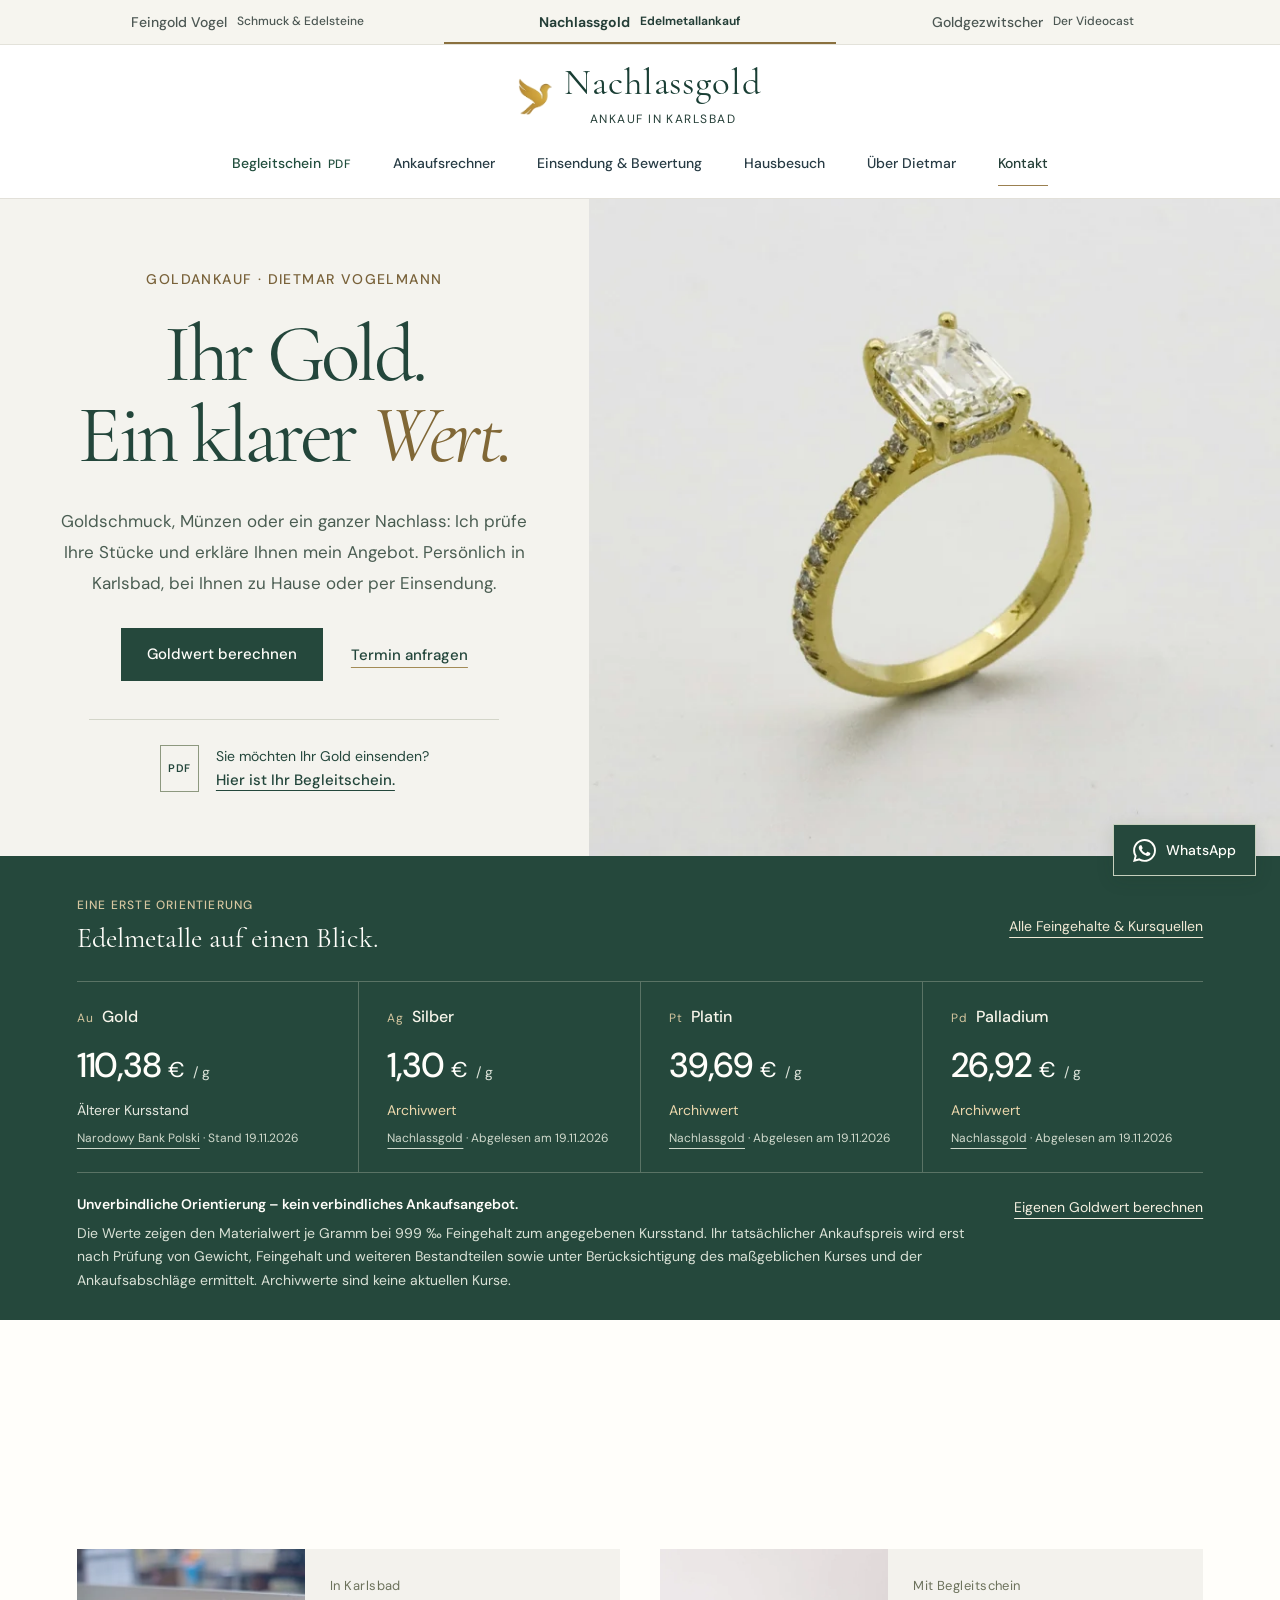
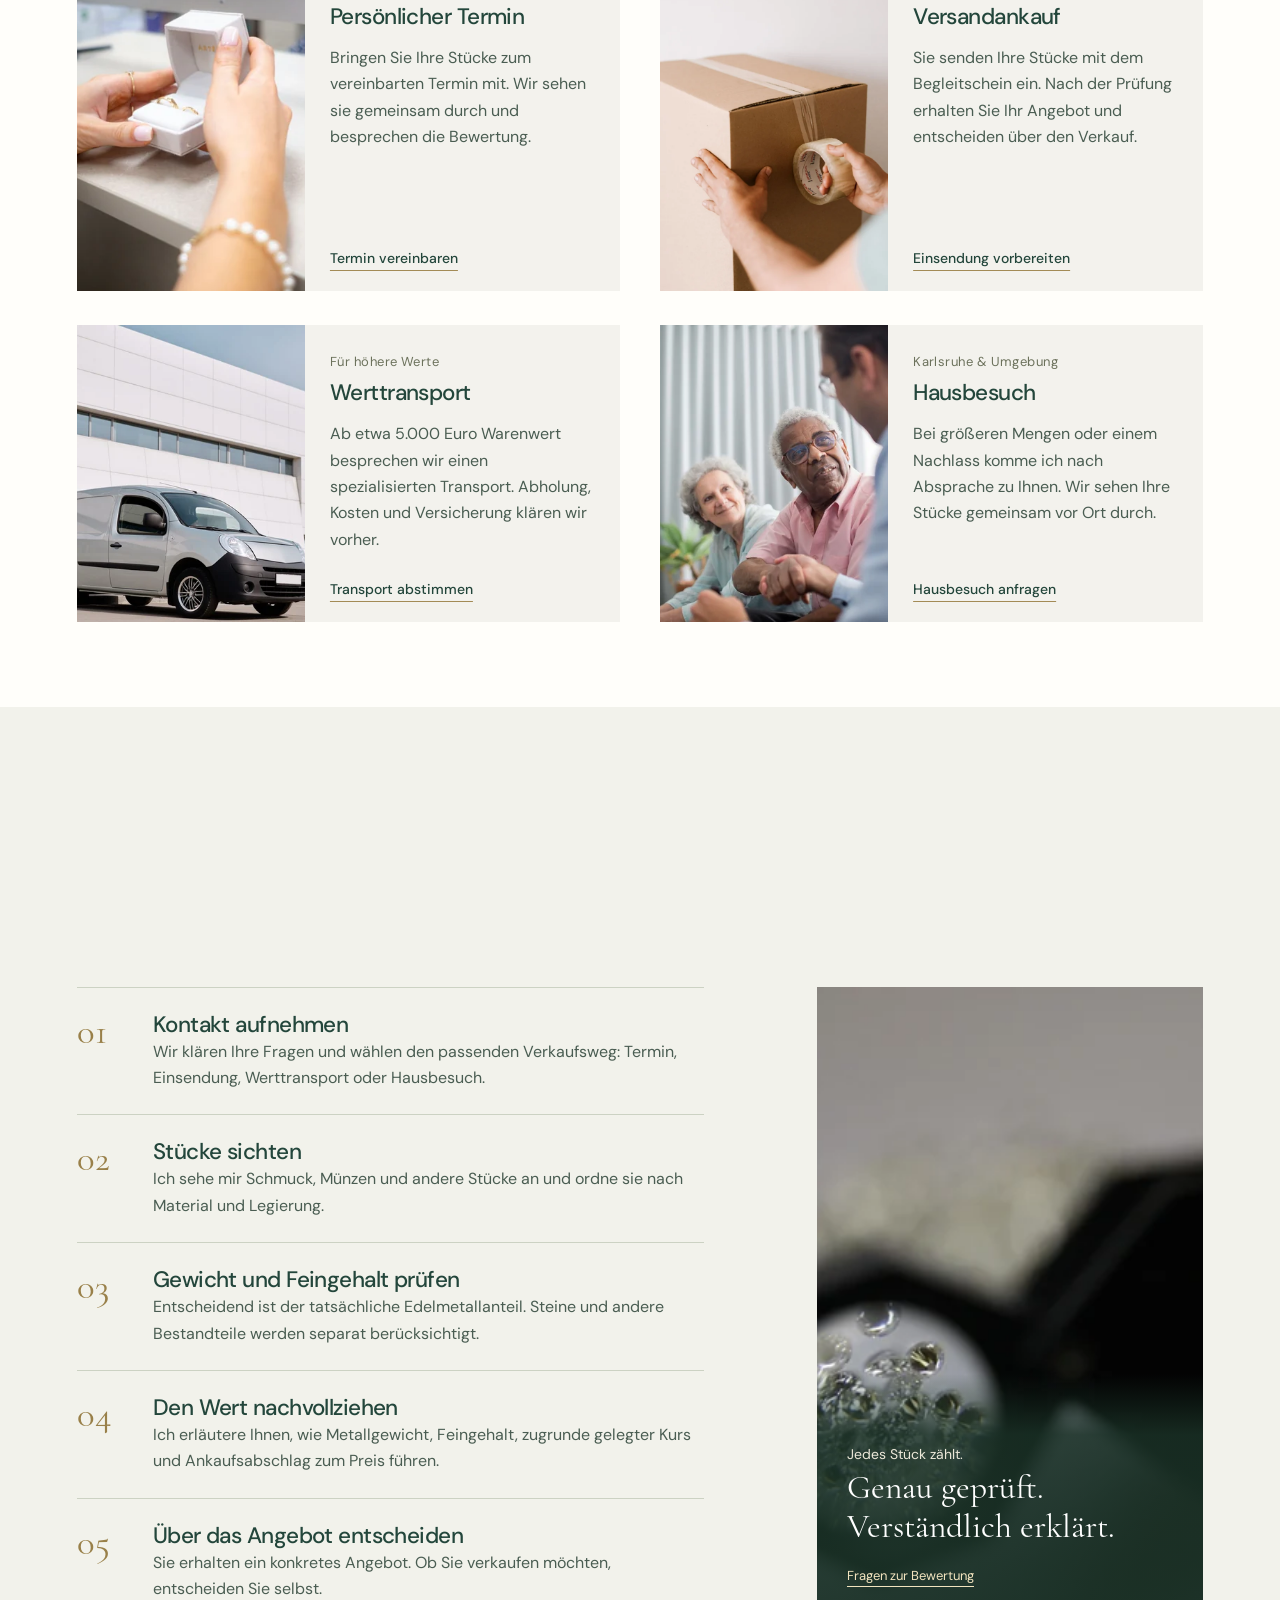
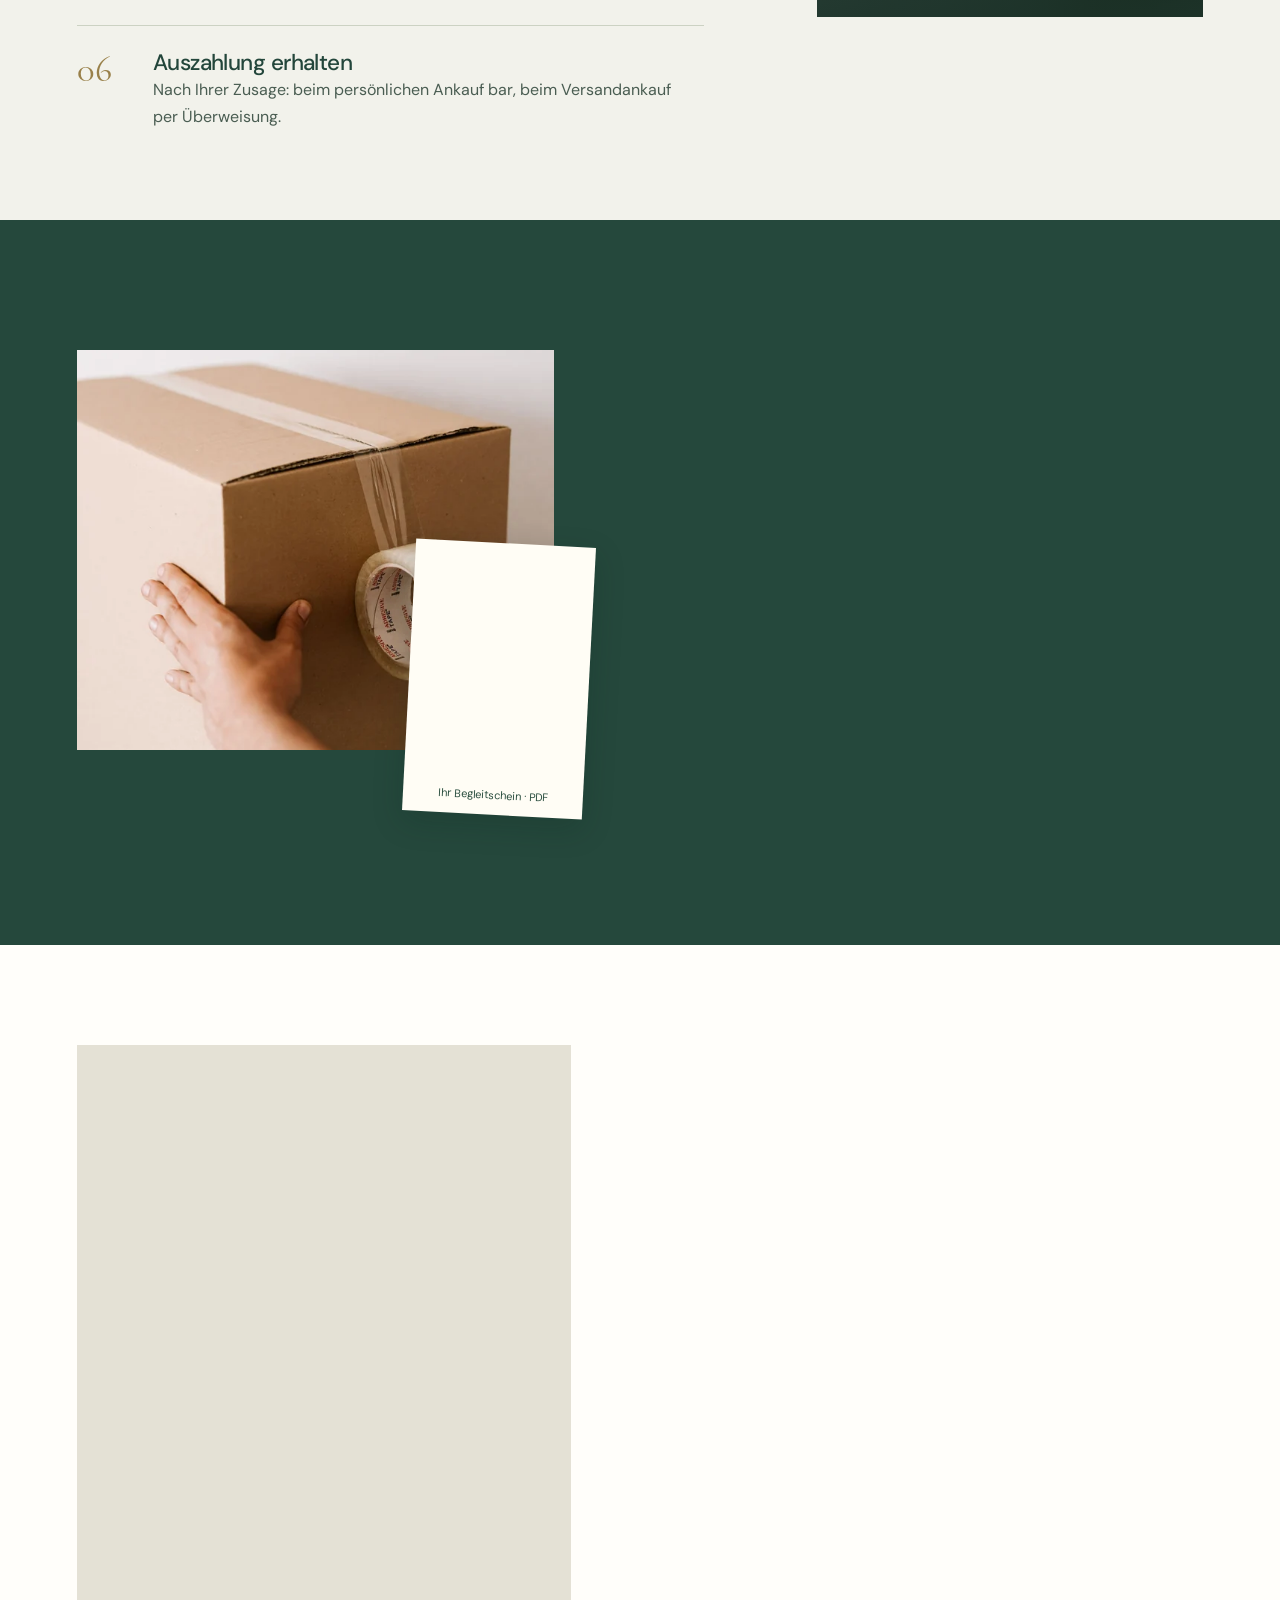
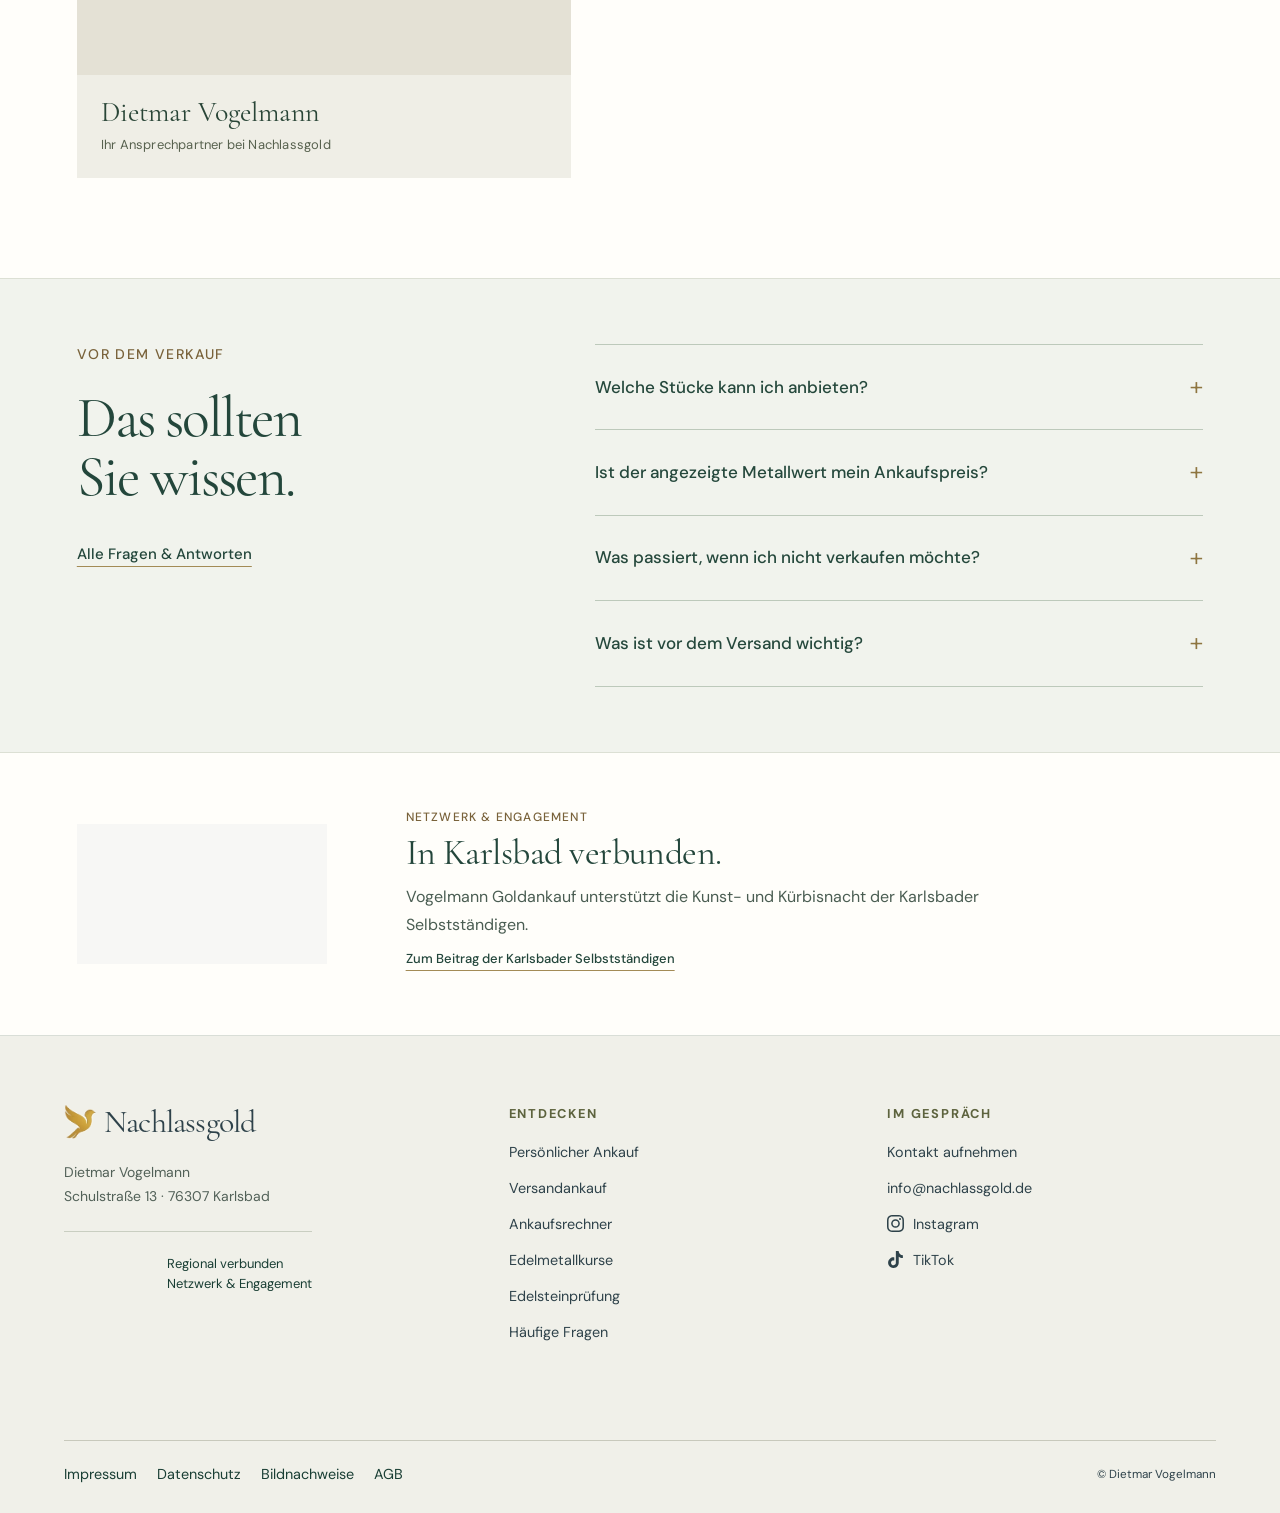
==== index.html @ 3c4bee4b "Refine hero photography, visualize selling routes and clarify indicative prices" ====
<!doctype html>
<html lang="de"><head>
<meta charset="utf-8"><meta name="viewport" content="width=device-width,initial-scale=1">
<meta name="robots" content="noindex,nofollow"><meta name="referrer" content="no-referrer">
<meta http-equiv="x-dns-prefetch-control" content="off"><meta name="theme-color" content="#f8f6f1">
<meta http-equiv="Content-Security-Policy" content="default-src 'none'; media-src 'self'; img-src 'self'; style-src 'self'; script-src 'self'; connect-src 'self'; font-src 'self'; object-src 'none'; base-uri 'none'; form-action 'none'">
<title>Nachlassgold · Goldankauf in Karlsbad</title><meta name="description" content="Goldankauf mit Dietmar Vogelmann: persönlicher Termin, Versandankauf, Werttransport oder Hausbesuch. Mit Ankaufsrechner, Begleitschein und klar erklärter Bewertung.">
<link rel="stylesheet" href="assets/design.css"><link rel="stylesheet" href="assets/rates.css"><script src="assets/rates-data.js" defer></script><script src="assets/rates.js?v=21" defer></script>

<link rel="stylesheet" href="assets/atelier.css">

<meta name="atelier-edition" content="atelier-v21">
<link rel="stylesheet" href="assets/haus-v3.css"><script src="assets/haus-v3.js?v=8" defer></script>
<link rel="icon" type="image/webp" href="assets/haus-vogel.webp">
<link rel="stylesheet" href="assets/journal-v4.css">
<link rel="stylesheet" href="assets/nachlass-v4.css">





<link rel="stylesheet" href="assets/hauslicht.css">
<link rel="stylesheet" href="assets/nachlass-v7.css?v=8">

<link rel="stylesheet" href="assets/family-v10.css?v=10"><link rel="stylesheet" href="assets/identity-v10.css?v=12"><script src="assets/experience-v10.js?v=10" defer></script>
<link rel="stylesheet" href="assets/refinement-v13.css?v=13">
<link rel="stylesheet" href="assets/refinement-v16.css?v=16">
<link rel="stylesheet" href="assets/home-v20.css?v=21"><script src="assets/home-v20.js?v=21" defer></script>
<link rel="stylesheet" href="assets/header-v19.css?v=19">
<link rel="stylesheet" href="assets/contact-v20.css?v=20">
<link rel="stylesheet" href="assets/details-v21.css?v=21">
</head><body class="nachlass page-index journal-v4 hauslicht identity-v10">
<a class="skip" href="#inhalt">Zum Inhalt</a>
<header class="dv-head" data-dv-header="nachlassgold"><div class="dv-brandbar"><nav class="dv-worlds" aria-label="Die drei Marken von Dietmar Vogelmann"><a href="https://feingold-vogel.rateriser.tech/"><span>Feingold Vogel</span><small>Schmuck &amp; Edelsteine</small></a><a href="index.html" class="dv-active" aria-current="true"><span>Nachlassgold</span><small>Edelmetallankauf</small></a><a href="https://goldgezwitscher.rateriser.tech/"><span>Goldgezwitscher</span><small>Der Videocast</small></a></nav></div><div class="dv-core dv-inner"><a class="dv-logo" href="index.html" aria-label="Nachlassgold, zur Startseite"><img src="assets/haus-vogel.webp" width="77" height="85" alt=""><span><strong>Nachlassgold</strong><small>Ankauf in Karlsbad</small></span></a>
    <button class="dv-menu" type="button" aria-controls="dv-navigation" aria-expanded="false"><i aria-hidden="true"></i>Menü</button><nav class="dv-links" id="dv-navigation" aria-label="Hauptnavigation"><a href="downloads/versandbegleitschein.pdf" download aria-label="Begleitschein herunterladen (PDF)" class="dv-document">Begleitschein<span class="dv-pdf-label">PDF</span></a><a href="ankaufsrechner.html">Ankaufsrechner</a><a href="versandankauf.html">Einsendung &amp; Bewertung</a><a href="persoenlicher-ankauf.html#hausbesuch">Hausbesuch</a><a href="ueber-mich.html">Über Dietmar</a><a href="kontakt.html" class="dv-contact">Kontakt</a></nav></div></header>
<main id="inhalt" class="ng20-home">
  <section class="ng20-hero" aria-labelledby="ng20-title">
    <div class="ng20-hero-copy">
      <p class="ng20-kicker">Goldankauf · Dietmar Vogelmann</p>
      <h1 id="ng20-title">Ihr Gold.<br>Ein klarer <em>Wert.</em></h1>
      <p class="ng20-intro">Goldschmuck, Münzen oder ein ganzer Nachlass: Ich prüfe Ihre Stücke und erkläre Ihnen mein Angebot. Persönlich in Karlsbad, bei Ihnen zu Hause oder per Einsendung.</p>
      <div class="ng20-actions"><a class="ng20-button" href="ankaufsrechner.html">Goldwert berechnen</a><a class="ng20-link" href="kontakt.html">Termin anfragen</a></div>
      <a class="ng20-hero-document" href="downloads/versandbegleitschein.pdf" download><span class="ng20-pdf">PDF</span><span>Sie möchten Ihr Gold einsenden?<strong>Hier ist Ihr Begleitschein.</strong></span></a>
    </div>
    <div class="ng20-gallery" data-ng-gallery aria-label="Schmuckstücke im Detail">
      <div class="ng20-slides">
        <figure class="ng20-slide is-current" data-ng-slide><img src="assets/goldring-v20-1440.webp" srcset="assets/goldring-v20-720.webp 720w, assets/goldring-v20-1440.webp 1440w" sizes="(max-width: 760px) 100vw, 54vw" width="1440" height="1441" alt="Goldring mit einem rechteckig geschliffenen Diamanten" fetchpriority="high" decoding="async"></figure>
        <figure class="ng20-slide" data-ng-slide aria-hidden="true"><img data-src="assets/ring-rund-v21-1800.webp" data-srcset="assets/ring-rund-v21-900.webp 900w, assets/ring-rund-v21-1800.webp 1800w" sizes="(max-width: 760px) 100vw, 54vw" width="1800" height="1200" alt="Feiner Ring mit rundem Diamantbesatz auf hellem Hintergrund" decoding="async"></figure>
      </div>
    </div>
  </section>

  <section class="ng20-prices" aria-labelledby="ng20-prices-title">
    <div class="ng20-width">
      <div class="ng20-price-heading"><div><p class="ng20-kicker">Eine erste Orientierung</p><h2 id="ng20-prices-title">Edelmetalle auf einen Blick.</h2></div><a href="edelmetallkurse.html">Alle Feingehalte &amp; Kursquellen</a></div>
      <div class="ng20-price-grid" data-rate-overview><p>Kursübersicht wird geladen. <a href="edelmetallkurse.html">Zu den Edelmetallkursen</a></p></div>
      <div class="ng20-price-foot" id="bewertung"><p><strong>Unverbindliche Orientierung – kein verbindliches Ankaufsangebot.</strong> Die Werte zeigen den Materialwert je Gramm bei 999 ‰ Feingehalt zum angegebenen Kursstand. Ihr tatsächlicher Ankaufspreis wird erst nach Prüfung von Gewicht, Feingehalt und weiteren Bestandteilen sowie unter Berücksichtigung des maßgeblichen Kurses und der Ankaufsabschläge ermittelt. Archivwerte sind keine aktuellen Kurse.</p><a href="ankaufsrechner.html">Eigenen Goldwert berechnen</a></div>
    </div>
  </section>

  <section class="ng20-routes ng20-width" id="verkaufswege" aria-labelledby="ng20-routes-title">
    <div class="ng20-route-intro"><div><p class="ng20-kicker">So können Sie verkaufen</p><h2 id="ng20-routes-title">Ihr Gold. Ihr Weg.</h2></div><p>Persönlich oder per Einsendung: Wählen Sie den Weg, der zu Ihnen und Ihren Stücken passt.</p></div>
    <div class="ng20-route-list"><article><figure><img class="" src="assets/termin-v21-1200.webp" srcset="assets/termin-v21-640.webp 640w, assets/termin-v21-1200.webp 1200w" sizes="(max-width: 650px) 90vw, (max-width: 1100px) 44vw, 22vw" width="1200" height="800" alt="Hände zeigen einen Ring in einer geöffneten Schmuckschatulle" loading="lazy" decoding="async"></figure><div class="ng21-route-copy"><span class="ng20-route-type">In Karlsbad</span><h3>Persönlicher Termin</h3><p>Bringen Sie Ihre Stücke zum vereinbarten Termin mit. Wir sehen sie gemeinsam durch und besprechen die Bewertung.</p><a class="ng20-link" href="persoenlicher-ankauf.html">Termin vereinbaren</a></div></article><article><figure><img class="" src="assets/versand-v21-1200.webp" srcset="assets/versand-v21-640.webp 640w, assets/versand-v21-1200.webp 1200w" sizes="(max-width: 650px) 90vw, (max-width: 1100px) 44vw, 22vw" width="1200" height="1800" alt="Ein stabiler Karton wird sorgfältig mit Klebeband verschlossen" loading="lazy" decoding="async"></figure><div class="ng21-route-copy"><span class="ng20-route-type">Mit Begleitschein</span><h3>Versandankauf</h3><p>Sie senden Ihre Stücke mit dem Begleitschein ein. Nach der Prüfung erhalten Sie Ihr Angebot und entscheiden über den Verkauf.</p><a class="ng20-link" href="versandankauf.html">Einsendung vorbereiten</a></div></article><article><figure><img class="" src="assets/transport-v21-1200.webp" srcset="assets/transport-v21-640.webp 640w, assets/transport-v21-1200.webp 1200w" sizes="(max-width: 650px) 90vw, (max-width: 1100px) 44vw, 22vw" width="1200" height="800" alt="Ein geschlossener Transporter vor einem Gebäude" loading="lazy" decoding="async"></figure><div class="ng21-route-copy"><span class="ng20-route-type">Für höhere Werte</span><h3>Werttransport</h3><p>Ab etwa 5.000 Euro Warenwert besprechen wir einen spezialisierten Transport. Abholung, Kosten und Versicherung klären wir vorher.</p><a class="ng20-link" href="versandankauf.html#werttransport">Transport abstimmen</a></div></article><article><figure><img class="" src="assets/hausbesuch-v21-1200.webp" srcset="assets/hausbesuch-v21-640.webp 640w, assets/hausbesuch-v21-1200.webp 1200w" sizes="(max-width: 650px) 90vw, (max-width: 1100px) 44vw, 22vw" width="1200" height="801" alt="Persönliches Gespräch mit einem älteren Paar an einem Tisch" loading="lazy" decoding="async"></figure><div class="ng21-route-copy"><span class="ng20-route-type">Karlsruhe &amp; Umgebung</span><h3>Hausbesuch</h3><p>Bei größeren Mengen oder einem Nachlass komme ich nach Absprache zu Ihnen. Wir sehen Ihre Stücke gemeinsam vor Ort durch.</p><a class="ng20-link" href="persoenlicher-ankauf.html#hausbesuch">Hausbesuch anfragen</a></div></article></div>
  </section>

  <section class="ng20-process" id="goldverkauf" aria-labelledby="ng20-process-title"><div class="ng20-width">
    <div class="ng20-process-heading"><p class="ng20-kicker">In sechs Schritten zum Goldverkauf</p><h2 id="ng20-process-title">Vom ersten Gespräch<br>bis zur Auszahlung.</h2></div>
    <div class="ng20-process-layout"><ol class="ng20-steps">
      <li><span aria-hidden="true">01</span><div><h3>Kontakt aufnehmen</h3><p>Wir klären Ihre Fragen und wählen den passenden Verkaufsweg: Termin, Einsendung, Werttransport oder Hausbesuch.</p></div></li>
      <li><span aria-hidden="true">02</span><div><h3>Stücke sichten</h3><p>Ich sehe mir Schmuck, Münzen und andere Stücke an und ordne sie nach Material und Legierung.</p></div></li>
      <li><span aria-hidden="true">03</span><div><h3>Gewicht und Feingehalt prüfen</h3><p>Entscheidend ist der tatsächliche Edelmetallanteil. Steine und andere Bestandteile werden separat berücksichtigt.</p></div></li>
      <li><span aria-hidden="true">04</span><div><h3>Den Wert nachvollziehen</h3><p>Ich erläutere Ihnen, wie Metallgewicht, Feingehalt, zugrunde gelegter Kurs und Ankaufsabschlag zum Preis führen.</p></div></li>
      <li><span aria-hidden="true">05</span><div><h3>Über das Angebot entscheiden</h3><p>Sie erhalten ein konkretes Angebot. Ob Sie verkaufen möchten, entscheiden Sie selbst.</p></div></li>
      <li><span aria-hidden="true">06</span><div><h3>Auszahlung erhalten</h3><p>Nach Ihrer Zusage: beim persönlichen Ankauf bar, beim Versandankauf per Überweisung.</p></div></li>
    </ol><figure class="ng20-cash"><img class="" src="assets/pruefung-v21-1200.webp" srcset="assets/pruefung-v21-640.webp 640w, assets/pruefung-v21-1200.webp 1200w" sizes="(max-width: 760px) 90vw, 38vw" width="1200" height="800" alt="Ein geschliffener Stein wird mit einer Juwelierlupe geprüft" loading="lazy" decoding="async"><figcaption><span>Jedes Stück zählt.</span><strong>Genau geprüft.<br>Verständlich erklärt.</strong><a href="fragen.html">Fragen zur Bewertung</a></figcaption></figure></div>
  </div></section>

  <section class="ng20-send" id="einsenden" aria-labelledby="ng20-send-title"><div class="ng20-width ng20-send-layout">
    <div class="ng20-send-visual"><img class="ng20-pack-photo" src="assets/versand-v21-1200.webp" srcset="assets/versand-v21-640.webp 640w, assets/versand-v21-1200.webp 1200w" sizes="(max-width: 760px) 90vw, 45vw" width="1200" height="1800" alt="Hände verschließen einen stabilen Versandkarton" loading="lazy" decoding="async"><a class="ng20-document" href="downloads/versandbegleitschein.pdf" target="_blank" rel="noopener" aria-label="Begleitschein als PDF ansehen"><img src="assets/begleitschein-vorschau.webp" width="850" height="1200" alt="Original-Begleitschein von Dietmar Vogelmann" loading="lazy" decoding="async"><span>Ihr Begleitschein · PDF</span></a></div>
    <div class="ng20-send-copy"><p class="ng20-kicker">Goldankauf per Post</p><h2 id="ng20-send-title">Gut vorbereitet<br>auf den Weg.</h2><p>Der Begleitschein ordnet Ihre Sendung eindeutig zu. Er enthält Ihre Angaben, die Stückliste und Ihre Unterschrift.</p><ul><li>Begleitschein ausfüllen und unterschreiben.</li><li>Versandweg und Versicherung vorher abstimmen.</li><li>Stücke einzeln schützen und sicher verpacken.</li></ul><a class="ng20-button ng20-button-light" href="downloads/versandbegleitschein.pdf" download>Begleitschein herunterladen <span>PDF</span></a><a class="ng20-link" href="versandankauf.html">Anschrift und alle Versandhinweise</a></div>
  </div></section>

  <section class="ng20-person ng20-width" id="dietmar" aria-labelledby="ng20-person-title">
    <figure class="ng20-portrait"><img src="assets/dietmar-portrait-v13-1120.webp" srcset="assets/dietmar-portrait-v13-640.webp 640w, assets/dietmar-portrait-v13-1120.webp 1120w" sizes="(max-width: 760px) 90vw, 42vw" width="1120" height="1400" alt="Dietmar Vogelmann im dunkelblauen Anzug" loading="lazy" decoding="async"><figcaption>Dietmar Vogelmann <span>Ihr Ansprechpartner bei Nachlassgold</span></figcaption></figure>
    <div class="ng20-person-copy"><p class="ng20-kicker">Persönlich für Sie da</p><h2 id="ng20-person-title">Sie sprechen<br>direkt mit mir.</h2><p class="ng20-person-lead">An geerbtem Schmuck hängen oft Erinnerungen. Deshalb beginnt der Verkauf für mich mit einem Gespräch.</p><p>Ich nehme mir Zeit für Ihre Stücke und Ihre Fragen. Beim Prüfen und Bewerten erkläre ich Ihnen die einzelnen Schritte – damit Sie wissen, worauf Ihr Angebot beruht.</p><div class="ng20-actions"><a class="ng20-button" href="https://wa.me/4915207034434" target="_blank" rel="noopener noreferrer"><svg class="v21-whatsapp-icon" viewBox="0 0 24 24" width="24" height="24" fill="currentColor" aria-hidden="true" focusable="false"><path d="M17.472 14.382c-.297-.149-1.758-.867-2.03-.967-.273-.099-.471-.148-.67.15-.197.297-.767.966-.94 1.164-.173.199-.347.223-.644.075-.297-.15-1.255-.463-2.39-1.475-.883-.788-1.48-1.761-1.653-2.059-.173-.297-.018-.458.13-.606.134-.133.298-.347.446-.52.149-.174.198-.298.298-.497.099-.198.05-.371-.025-.52-.075-.149-.669-1.612-.916-2.207-.242-.579-.487-.5-.669-.51-.173-.008-.371-.01-.57-.01-.198 0-.52.074-.792.372-.272.297-1.04 1.016-1.04 2.479 0 1.462 1.065 2.875 1.213 3.074.149.198 2.096 3.2 5.077 4.487.709.306 1.262.489 1.694.625.712.227 1.36.195 1.871.118.571-.085 1.758-.719 2.006-1.413.248-.694.248-1.289.173-1.413-.074-.124-.272-.198-.57-.347m-5.421 7.403h-.004a9.87 9.87 0 01-5.031-1.378l-.361-.214-3.741.982.998-3.648-.235-.374a9.86 9.86 0 01-1.51-5.26c.001-5.45 4.436-9.884 9.888-9.884 2.64 0 5.122 1.03 6.988 2.898a9.825 9.825 0 012.893 6.994c-.003 5.45-4.437 9.884-9.885 9.884m8.413-18.297A11.815 11.815 0 0012.05 0C5.495 0 .16 5.335.157 11.892c0 2.096.547 4.142 1.588 5.945L.057 24l6.305-1.654a11.882 11.882 0 005.683 1.448h.005c6.554 0 11.89-5.335 11.893-11.893a11.821 11.821 0 00-3.48-8.413Z"/></svg>Dietmar auf WhatsApp</a><a class="ng20-link" href="ueber-mich.html">Mehr über mich</a></div><div class="ng20-social"><strong>Vielleicht kennen wir uns schon.</strong><p>Auf TikTok und Instagram zeige ich Einblicke in den Goldhandel und in Bewertungen. Fragen zu einer möglichen Aufnahme Ihrer Stücke klären wir vorab.</p><div><a href="https://www.tiktok.com/@feingold.vogel" rel="external noreferrer noopener"><svg class="v16-social-icon" viewBox="0 0 24 24" width="20" height="20" fill="currentColor" aria-hidden="true" focusable="false"><path d="M12.525.02c1.31-.02 2.61-.01 3.91-.02.08 1.53.63 3.09 1.75 4.17 1.12 1.11 2.7 1.62 4.24 1.79v4.03c-1.44-.05-2.89-.35-4.2-.97-.57-.26-1.1-.59-1.62-.93-.01 2.92.01 5.84-.02 8.75-.08 1.4-.54 2.79-1.35 3.94-1.31 1.92-3.58 3.17-5.91 3.21-1.43.08-2.86-.31-4.08-1.03-2.02-1.19-3.44-3.37-3.65-5.71-.02-.5-.03-1-.01-1.49.18-1.9 1.12-3.72 2.58-4.96 1.66-1.44 3.98-2.13 6.15-1.72.02 1.48-.04 2.96-.04 4.44-.99-.32-2.15-.23-3.02.37-.63.41-1.11 1.04-1.36 1.75-.21.51-.15 1.07-.14 1.61.24 1.64 1.82 3.02 3.5 2.87 1.12-.01 2.19-.66 2.77-1.61.19-.33.4-.67.41-1.06.1-1.79.06-3.57.07-5.36.01-4.03-.01-8.05.02-12.07z"/></svg>TikTok</a><a href="https://www.instagram.com/feingold_vogel/" rel="external noreferrer noopener"><svg class="v16-social-icon" viewBox="0 0 24 24" width="20" height="20" fill="currentColor" aria-hidden="true" focusable="false"><path d="M7.0301.084c-1.2768.0602-2.1487.264-2.911.5634-.7888.3075-1.4575.72-2.1228 1.3877-.6652.6677-1.075 1.3368-1.3802 2.127-.2954.7638-.4956 1.6365-.552 2.914-.0564 1.2775-.0689 1.6882-.0626 4.947.0062 3.2586.0206 3.6671.0825 4.9473.061 1.2765.264 2.1482.5635 2.9107.308.7889.72 1.4573 1.388 2.1228.6679.6655 1.3365 1.0743 2.1285 1.38.7632.295 1.6361.4961 2.9134.552 1.2773.056 1.6884.069 4.9462.0627 3.2578-.0062 3.668-.0207 4.9478-.0814 1.28-.0607 2.147-.2652 2.9098-.5633.7889-.3086 1.4578-.72 2.1228-1.3881.665-.6682 1.0745-1.3378 1.3795-2.1284.2957-.7632.4966-1.636.552-2.9124.056-1.2809.0692-1.6898.063-4.948-.0063-3.2583-.021-3.6668-.0817-4.9465-.0607-1.2797-.264-2.1487-.5633-2.9117-.3084-.7889-.72-1.4568-1.3876-2.1228C21.2982 1.33 20.628.9208 19.8378.6165 19.074.321 18.2017.1197 16.9244.0645 15.6471.0093 15.236-.005 11.977.0014 8.718.0076 8.31.0215 7.0301.0839m.1402 21.6932c-1.17-.0509-1.8053-.2453-2.2287-.408-.5606-.216-.96-.4771-1.3819-.895-.422-.4178-.6811-.8186-.9-1.378-.1644-.4234-.3624-1.058-.4171-2.228-.0595-1.2645-.072-1.6442-.079-4.848-.007-3.2037.0053-3.583.0607-4.848.05-1.169.2456-1.805.408-2.2282.216-.5613.4762-.96.895-1.3816.4188-.4217.8184-.6814 1.3783-.9003.423-.1651 1.0575-.3614 2.227-.4171 1.2655-.06 1.6447-.072 4.848-.079 3.2033-.007 3.5835.005 4.8495.0608 1.169.0508 1.8053.2445 2.228.408.5608.216.96.4754 1.3816.895.4217.4194.6816.8176.9005 1.3787.1653.4217.3617 1.056.4169 2.2263.0602 1.2655.0739 1.645.0796 4.848.0058 3.203-.0055 3.5834-.061 4.848-.051 1.17-.245 1.8055-.408 2.2294-.216.5604-.4763.96-.8954 1.3814-.419.4215-.8181.6811-1.3783.9-.4224.1649-1.0577.3617-2.2262.4174-1.2656.0595-1.6448.072-4.8493.079-3.2045.007-3.5825-.006-4.848-.0608M16.953 5.5864A1.44 1.44 0 1 0 18.39 4.144a1.44 1.44 0 0 0-1.437 1.4424M5.8385 12.012c.0067 3.4032 2.7706 6.1557 6.173 6.1493 3.4026-.0065 6.157-2.7701 6.1506-6.1733-.0065-3.4032-2.771-6.1565-6.174-6.1498-3.403.0067-6.156 2.771-6.1496 6.1738M8 12.0077a4 4 0 1 1 4.008 3.9921A3.9996 3.9996 0 0 1 8 12.0077"/></svg>Instagram</a></div></div></div>
  </section>

  <section class="ng20-faq" aria-labelledby="ng20-faq-title"><div class="ng20-width ng20-faq-layout"><div><p class="ng20-kicker">Vor dem Verkauf</p><h2 id="ng20-faq-title">Das sollten<br>Sie wissen.</h2><a class="ng20-link" href="fragen.html">Alle Fragen &amp; Antworten</a></div><div class="ng20-faq-list">
    <details><summary>Welche Stücke kann ich anbieten?</summary><p>Goldschmuck, Zahngold, Münzen, Barren, Silber und Tafelsilber sowie Platin und Palladium. Auch defekte Stücke können einen Edelmetallwert haben. Bei Schmuck mit Steinen besprechen wir eine gesonderte Prüfung. <a href="edelsteine.html">Mehr zur Edelsteinbewertung</a>.</p></details>
    <details><summary>Ist der angezeigte Metallwert mein Ankaufspreis?</summary><p>Der Materialwert ist die Grundlage. Das Ankaufsangebot berücksichtigt Metallgewicht, Feingehalt und Abschläge. Im Rechner werden Materialwert und Abschlag getrennt ausgewiesen; das endgültige Angebot entsteht nach der Prüfung.</p></details>
    <details><summary>Was passiert, wenn ich nicht verkaufen möchte?</summary><p>Sie müssen das Angebot nicht annehmen. Bei einer Einsendung stimmen Sie die Rücksendung Ihrer Stücke mit Dietmar ab. Die <a href="agb.html">Ankaufsbedingungen</a> finden Sie hier auf der Website.</p></details>
    <details><summary>Was ist vor dem Versand wichtig?</summary><p>Klären Sie den Versandweg vorab. Der tatsächliche Wert Ihrer Edelmetalle oder Ihres Schmucks muss vom gewählten Transportanbieter ausdrücklich abgedeckt sein. Bewahren Sie den Einlieferungsbeleg auf und legen Sie den unterschriebenen Begleitschein bei.</p></details>
  </div></div></section>

  <section class="ng20-regional ng20-width" id="regional" aria-labelledby="ng20-regional-title"><a class="ng20-association-logo" href="https://karlsbader-selbststaendigen.de/" target="_blank" rel="noopener noreferrer"><img src="assets/karlsbader-v20-480.webp" width="480" height="270" alt="Die Karlsbader Selbstständigen – Wir für Sie!" loading="lazy" decoding="async"></a><div><p class="ng20-kicker">Netzwerk &amp; Engagement</p><h2 id="ng20-regional-title">In Karlsbad verbunden.</h2><p>Vogelmann Goldankauf unterstützt die Kunst- und Kürbisnacht der Karlsbader Selbstständigen.</p><a class="ng20-link" href="https://www.karlsbad.de/news?action=view_one_article&amp;article_id=135197" target="_blank" rel="noopener noreferrer">Zum Beitrag der Karlsbader Selbstständigen</a></div></section>
</main>

<footer class="site-footer"><div class="foot-inner">
<div class="foot-cols"><div><a class="foot-brand" href="index.html"><img src="assets/haus-vogel.webp" width="77" height="85" alt="">Nachlassgold</a><p class="foot-title">Dietmar Vogelmann<br>Schulstraße 13 · 76307 Karlsbad</p><a class="ng20-footer-network" href="index.html#regional"><img src="assets/karlsbader-v20-480.webp" width="480" height="270" alt="Die Karlsbader Selbstständigen" loading="lazy" decoding="async"><span>Regional verbunden<br>Netzwerk &amp; Engagement</span></a></div><div><p class="foot-heading">Entdecken</p><nav class="foot-links" aria-label="Themen"><a href="persoenlicher-ankauf.html">Persönlicher Ankauf</a><a href="versandankauf.html">Versandankauf</a><a href="ankaufsrechner.html">Ankaufsrechner</a><a href="edelmetallkurse.html">Edelmetallkurse</a><a href="edelsteine.html">Edelsteinprüfung</a><a href="fragen.html">Häufige Fragen</a></nav></div>
<div><p class="foot-heading">Im Gespräch</p><nav class="foot-links" aria-label="Kontakt und soziale Medien"><a href="kontakt.html">Kontakt aufnehmen</a><a href="mailto:info@nachlassgold.de">info@nachlassgold.de</a><a href="https://www.instagram.com/feingold_vogel/" rel="external noreferrer noopener"><svg class="v16-social-icon" viewBox="0 0 24 24" width="20" height="20" fill="currentColor" aria-hidden="true" focusable="false"><path d="M7.0301.084c-1.2768.0602-2.1487.264-2.911.5634-.7888.3075-1.4575.72-2.1228 1.3877-.6652.6677-1.075 1.3368-1.3802 2.127-.2954.7638-.4956 1.6365-.552 2.914-.0564 1.2775-.0689 1.6882-.0626 4.947.0062 3.2586.0206 3.6671.0825 4.9473.061 1.2765.264 2.1482.5635 2.9107.308.7889.72 1.4573 1.388 2.1228.6679.6655 1.3365 1.0743 2.1285 1.38.7632.295 1.6361.4961 2.9134.552 1.2773.056 1.6884.069 4.9462.0627 3.2578-.0062 3.668-.0207 4.9478-.0814 1.28-.0607 2.147-.2652 2.9098-.5633.7889-.3086 1.4578-.72 2.1228-1.3881.665-.6682 1.0745-1.3378 1.3795-2.1284.2957-.7632.4966-1.636.552-2.9124.056-1.2809.0692-1.6898.063-4.948-.0063-3.2583-.021-3.6668-.0817-4.9465-.0607-1.2797-.264-2.1487-.5633-2.9117-.3084-.7889-.72-1.4568-1.3876-2.1228C21.2982 1.33 20.628.9208 19.8378.6165 19.074.321 18.2017.1197 16.9244.0645 15.6471.0093 15.236-.005 11.977.0014 8.718.0076 8.31.0215 7.0301.0839m.1402 21.6932c-1.17-.0509-1.8053-.2453-2.2287-.408-.5606-.216-.96-.4771-1.3819-.895-.422-.4178-.6811-.8186-.9-1.378-.1644-.4234-.3624-1.058-.4171-2.228-.0595-1.2645-.072-1.6442-.079-4.848-.007-3.2037.0053-3.583.0607-4.848.05-1.169.2456-1.805.408-2.2282.216-.5613.4762-.96.895-1.3816.4188-.4217.8184-.6814 1.3783-.9003.423-.1651 1.0575-.3614 2.227-.4171 1.2655-.06 1.6447-.072 4.848-.079 3.2033-.007 3.5835.005 4.8495.0608 1.169.0508 1.8053.2445 2.228.408.5608.216.96.4754 1.3816.895.4217.4194.6816.8176.9005 1.3787.1653.4217.3617 1.056.4169 2.2263.0602 1.2655.0739 1.645.0796 4.848.0058 3.203-.0055 3.5834-.061 4.848-.051 1.17-.245 1.8055-.408 2.2294-.216.5604-.4763.96-.8954 1.3814-.419.4215-.8181.6811-1.3783.9-.4224.1649-1.0577.3617-2.2262.4174-1.2656.0595-1.6448.072-4.8493.079-3.2045.007-3.5825-.006-4.848-.0608M16.953 5.5864A1.44 1.44 0 1 0 18.39 4.144a1.44 1.44 0 0 0-1.437 1.4424M5.8385 12.012c.0067 3.4032 2.7706 6.1557 6.173 6.1493 3.4026-.0065 6.157-2.7701 6.1506-6.1733-.0065-3.4032-2.771-6.1565-6.174-6.1498-3.403.0067-6.156 2.771-6.1496 6.1738M8 12.0077a4 4 0 1 1 4.008 3.9921A3.9996 3.9996 0 0 1 8 12.0077"/></svg>Instagram</a><a href="https://www.tiktok.com/@feingold.vogel" rel="external noreferrer noopener"><svg class="v16-social-icon" viewBox="0 0 24 24" width="20" height="20" fill="currentColor" aria-hidden="true" focusable="false"><path d="M12.525.02c1.31-.02 2.61-.01 3.91-.02.08 1.53.63 3.09 1.75 4.17 1.12 1.11 2.7 1.62 4.24 1.79v4.03c-1.44-.05-2.89-.35-4.2-.97-.57-.26-1.1-.59-1.62-.93-.01 2.92.01 5.84-.02 8.75-.08 1.4-.54 2.79-1.35 3.94-1.31 1.92-3.58 3.17-5.91 3.21-1.43.08-2.86-.31-4.08-1.03-2.02-1.19-3.44-3.37-3.65-5.71-.02-.5-.03-1-.01-1.49.18-1.9 1.12-3.72 2.58-4.96 1.66-1.44 3.98-2.13 6.15-1.72.02 1.48-.04 2.96-.04 4.44-.99-.32-2.15-.23-3.02.37-.63.41-1.11 1.04-1.36 1.75-.21.51-.15 1.07-.14 1.61.24 1.64 1.82 3.02 3.5 2.87 1.12-.01 2.19-.66 2.77-1.61.19-.33.4-.67.41-1.06.1-1.79.06-3.57.07-5.36.01-4.03-.01-8.05.02-12.07z"/></svg>TikTok</a></nav></div></div>
<div class="foot-base"><nav aria-label="Rechtliches"><a href="impressum.html">Impressum</a><a href="datenschutz.html">Datenschutz</a><a href="bildnachweise.html">Bildnachweise</a><a href="agb.html">AGB</a></nav><small>© Dietmar Vogelmann</small></div></div></footer>
<nav class="ng-mobile-actions" aria-label="Schnell zum Goldankauf"><a href="ankaufsrechner.html#rechner">Rechner</a><a href="downloads/versandbegleitschein.pdf" download aria-label="Begleitschein herunterladen (PDF)">Begleitschein</a><a class="ng20-mobile-wa" href="https://wa.me/4915207034434" target="_blank" rel="noopener noreferrer" aria-label="Dietmar auf WhatsApp kontaktieren"><svg class="ng20-wa-icon" viewBox="0 0 24 24" width="24" height="24" fill="currentColor" aria-hidden="true" focusable="false"><path d="M17.472 14.382c-.297-.149-1.758-.867-2.03-.967-.273-.099-.471-.148-.67.15-.197.297-.767.966-.94 1.164-.173.199-.347.223-.644.075-.297-.15-1.255-.463-2.39-1.475-.883-.788-1.48-1.761-1.653-2.059-.173-.297-.018-.458.13-.606.134-.133.298-.347.446-.52.149-.174.198-.298.298-.497.099-.198.05-.371-.025-.52-.075-.149-.669-1.612-.916-2.207-.242-.579-.487-.5-.669-.51-.173-.008-.371-.01-.57-.01-.198 0-.52.074-.792.372-.272.297-1.04 1.016-1.04 2.479 0 1.462 1.065 2.875 1.213 3.074.149.198 2.096 3.2 5.077 4.487.709.306 1.262.489 1.694.625.712.227 1.36.195 1.871.118.571-.085 1.758-.719 2.006-1.413.248-.694.248-1.289.173-1.413-.074-.124-.272-.198-.57-.347m-5.421 7.403h-.004a9.87 9.87 0 01-5.031-1.378l-.361-.214-3.741.982.998-3.648-.235-.374a9.86 9.86 0 01-1.51-5.26c.001-5.45 4.436-9.884 9.888-9.884 2.64 0 5.122 1.03 6.988 2.898a9.825 9.825 0 012.893 6.994c-.003 5.45-4.437 9.884-9.885 9.884m8.413-18.297A11.815 11.815 0 0012.05 0C5.495 0 .16 5.335.157 11.892c0 2.096.547 4.142 1.588 5.945L.057 24l6.305-1.654a11.882 11.882 0 005.683 1.448h.005c6.554 0 11.89-5.335 11.893-11.893a11.821 11.821 0 00-3.48-8.413Z"/></svg>WhatsApp</a></nav>
<a class="ng20-whatsapp" href="https://wa.me/4915207034434" target="_blank" rel="noopener noreferrer" aria-label="Dietmar Vogelmann auf WhatsApp kontaktieren"><svg class="ng20-wa-icon" viewBox="0 0 24 24" width="24" height="24" fill="currentColor" aria-hidden="true" focusable="false"><path d="M17.472 14.382c-.297-.149-1.758-.867-2.03-.967-.273-.099-.471-.148-.67.15-.197.297-.767.966-.94 1.164-.173.199-.347.223-.644.075-.297-.15-1.255-.463-2.39-1.475-.883-.788-1.48-1.761-1.653-2.059-.173-.297-.018-.458.13-.606.134-.133.298-.347.446-.52.149-.174.198-.298.298-.497.099-.198.05-.371-.025-.52-.075-.149-.669-1.612-.916-2.207-.242-.579-.487-.5-.669-.51-.173-.008-.371-.01-.57-.01-.198 0-.52.074-.792.372-.272.297-1.04 1.016-1.04 2.479 0 1.462 1.065 2.875 1.213 3.074.149.198 2.096 3.2 5.077 4.487.709.306 1.262.489 1.694.625.712.227 1.36.195 1.871.118.571-.085 1.758-.719 2.006-1.413.248-.694.248-1.289.173-1.413-.074-.124-.272-.198-.57-.347m-5.421 7.403h-.004a9.87 9.87 0 01-5.031-1.378l-.361-.214-3.741.982.998-3.648-.235-.374a9.86 9.86 0 01-1.51-5.26c.001-5.45 4.436-9.884 9.888-9.884 2.64 0 5.122 1.03 6.988 2.898a9.825 9.825 0 012.893 6.994c-.003 5.45-4.437 9.884-9.885 9.884m8.413-18.297A11.815 11.815 0 0012.05 0C5.495 0 .16 5.335.157 11.892c0 2.096.547 4.142 1.588 5.945L.057 24l6.305-1.654a11.882 11.882 0 005.683 1.448h.005c6.554 0 11.89-5.335 11.893-11.893a11.821 11.821 0 00-3.48-8.413Z"/></svg><span>WhatsApp</span></a>
</body></html>
---- assets/design.css ----
:root{
  --paper:#f9f7f1;--panel:#efede4;--ink:#202923;--muted:#4e584f;--hair:#c9c8b9;
  --forest:#1c2a21;--gold:#d6b979;--link:#685020;--serif:Georgia,"Iowan Old Style","Times New Roman",serif;
  --sans:"Helvetica Neue",Arial,sans-serif;--width:min(87.5%,84rem);
  font-family:var(--sans);color:var(--ink);background:var(--paper);line-height:1.62;text-size-adjust:100%
}
*{box-sizing:border-box}
body,h1,h2,h3,p,figure,ul,ol,dl{margin:0}
body{font-size:1rem}
body.feingold{--paper:#faf7ef;--panel:#ede8db;--ink:#322f24;--muted:#58564a;--link:#704d25;--hair:#cec5b3}
img{display:block;max-width:100%}
a{color:inherit;text-underline-offset:.24em;text-decoration-thickness:1px}
button,select,input,textarea{font:inherit}
a,button,summary{touch-action:manipulation}
a:focus-visible,button:focus-visible,summary:focus-visible,input:focus-visible,select:focus-visible,textarea:focus-visible{outline:3px solid #a56f13;outline-offset:4px}
[hidden]{display:none!important}
::selection{background:#ddc896;color:#151913}
.skip{position:absolute;z-index:22;left:1rem;top:-8rem;padding:.75rem 1.25rem;background:white;color:#222}
.skip:focus{top:1rem}
.wrap,.mast,.family-inner,.crumbs,.foot-inner{width:var(--width);margin-inline:auto}
.family{background:#222d25;color:#f4f0e4;font-size:.72rem;letter-spacing:.025em}
.family-inner{min-height:32px;display:flex;justify-content:space-between;align-items:center;gap:1rem}
.family-links{display:flex;align-items:center;flex-wrap:wrap;gap:1.2rem}
.family a{text-decoration:none}.family a:hover{text-decoration:underline}.family .here{color:#e9cd8c}
.masthead{background:#fcfaf4;border-bottom:1px solid var(--hair);position:relative;z-index:3}
.mast{min-height:90px;display:flex;align-items:center;justify-content:space-between;gap:1.75rem}
.wordmark{display:inline-flex;align-items:center;flex-shrink:0;line-height:1;text-decoration:none}
.wordmark .name{font:normal clamp(1.55rem,2.75vw,2.65rem)/1 var(--serif);letter-spacing:-.072em}
.wordmark .name i{font-weight:400;color:#7e6939}
.wordmark .word-img{width:134px;height:54px;object-fit:contain;mix-blend-mode:multiply}
.mast nav{display:flex;align-items:center;gap:clamp(.8rem,1.8vw,2.15rem)}
.mast nav a{display:inline-flex;align-items:center;min-height:44px;text-decoration:none;white-space:nowrap;font-size:.88rem;font-weight:550}
.mast nav a:hover,.mast nav a[aria-current=page]{text-decoration:underline;text-underline-offset:.4rem}
.mast nav .nav-contact{margin-left:.1rem;padding:.35rem 1rem;min-height:39px;border:1px solid #9e9b86}
.mast nav .nav-contact:hover{background:var(--panel)}
.menu-button{color:var(--ink);background:transparent;border:1px solid var(--hair);padding:.5rem .85rem;display:none}
.menu-lines{width:17px;height:9px;display:inline-block;margin-right:.5rem;border-block:1.5px solid}
.crumbbar{background:var(--paper)}
.crumbs{display:flex;flex-wrap:wrap;gap:.58rem;align-items:center;padding-top:1.25rem;font-size:.75rem;color:var(--muted)}
.crumbs a{text-decoration:none}.crumbs a:hover{text-decoration:underline}
.eyebrow,.foot-heading{font-size:.72rem;letter-spacing:.15em;text-transform:uppercase;font-weight:700;line-height:1.55;color:var(--link)}
.eyebrow{display:flex;align-items:center;gap:.65rem}
.eyebrow:before{content:"";width:1.8rem;height:1px;flex-shrink:0;background:currentColor;opacity:.85}
h1,h2,h3{font-family:var(--serif);font-weight:400;text-wrap:balance}
h1{font-size:clamp(3.8rem,6.9vw,7.3rem);line-height:.96;letter-spacing:-.067em}
h2{font-size:clamp(2.15rem,3.9vw,4.05rem);line-height:1.06;letter-spacing:-.052em}
h3{font-size:clamp(1.5rem,2.2vw,2.2rem);line-height:1.13;letter-spacing:-.04em}
p,.lead,address{overflow-wrap:break-word}
p{max-width:66ch}
p+p,address+p{margin-top:1em}
address{font-style:normal}
.hero{display:grid;grid-template-columns:minmax(0,1fr) minmax(0,1fr);background:var(--forest);color:#f8f5e9;isolation:isolate}
.hero-copy{padding:clamp(3rem,5.4vw,6rem) clamp(1.7rem,4.2vw,5.2rem) clamp(3.5rem,6vw,6.8rem) max(6.25vw,calc((100vw - 84rem) / 2));align-self:center}
.hero h1{margin:.24em 0 .25em}
.hero h1 em{display:block;color:var(--gold);font-weight:400}
.hero .lead{font-size:clamp(1rem,1.3vw,1.22rem);max-width:36rem;color:#e0e4d8;line-height:1.58}
.hero .eyebrow{color:#e1c888}
.hero-image{min-width:0;min-height:clamp(29.5rem,39.6vw,42rem);position:relative;overflow:hidden}
.hero-image img{width:100%;height:100%;position:absolute;inset:0;object-fit:cover;object-position:center}
.feingold .hero{background:#ebe5d6;color:#302e23}
.feingold .hero h1 em{color:#6b5a36}
.feingold .hero .lead{color:#514f42}
.feingold .hero .eyebrow{color:#705429}
.feingold .hero-image{margin:1.35rem 1.35rem 1.35rem 0;min-height:clamp(27rem,36.6vw,39rem)}
.feingold .hero-image:after{content:"";pointer-events:none;position:absolute;inset:.5rem;border:1px solid #fff8df65}
.actions{display:flex;align-items:center;gap:1.35rem;flex-wrap:wrap}
.hero .actions,.page-intro .actions{margin-top:1.65rem}
.button,.textlink,.card span.textlink{font:600 .91rem/1.3 var(--sans)}
.button{display:inline-flex;align-items:center;justify-content:center;gap:.9em;background:#263a2b;color:#fffaf0;border:1px solid #263a2b;padding:.83rem 1.14rem;text-decoration:none;cursor:pointer;min-height:46px}
.button:after{content:"→";font-size:1.12em;font-weight:400;line-height:1}
.button:hover{background:#414e39;border-color:#414e39}
.nachlass .hero .button{background:#e1c487;color:#20291f;border-color:#e1c487}
.nachlass .hero .button:hover{background:#f3dba7}
.textlink{color:var(--link);text-decoration:underline;text-underline-offset:.28rem}
.hero .textlink{color:inherit}.textlink:hover,.editorial a:hover{text-decoration-thickness:2px}
.textlink:after{content:" ↗";font-size:.95em}
.crumbbar+.page-intro,.page-intro{background:var(--paper);border-bottom:1px solid var(--hair)}
.page-intro .wrap{padding-block:clamp(2rem,4.2vw,4.8rem) clamp(2.8rem,5.4vw,5.4rem)}
.page-intro h1{margin:.19em 0 .25em;max-width:23ch;font-size:clamp(3rem,6.1vw,6.4rem);overflow-wrap:break-word}
.page-intro .lead{font-size:clamp(1.03rem,1.6vw,1.38rem);line-height:1.52;max-width:60ch;color:var(--muted)}
.section{padding-block:clamp(3.3rem,6.7vw,7rem)}
.section>.eyebrow+h2,.split .eyebrow+h2,.editorial .eyebrow+h2{margin:.28em 0 .45em}
.section>h2{max-width:25ch}
.section h2+p,.section h3+p,.section p+.actions,.section p+.textlink,.section p+.button,.section address+.textlink{margin-top:1.1rem}
.section p+.textlink{display:inline-block}
.section p+.button{display:inline-flex}
.section p{color:var(--muted)}
.section p.eyebrow{color:var(--link)}
.band{background:var(--panel);border-block:1px solid var(--hair)}
.split{display:grid;grid-template-columns:minmax(0,1fr) minmax(0,1fr);gap:clamp(2.5rem,7.8vw,8.2rem);align-items:center}
.split>div,.cards>*{min-width:0}
.photo{position:relative;min-width:0}
.photo img{width:100%;height:clamp(19rem,33vw,36rem);object-fit:cover}
.photo figcaption{margin:.65rem 0 0;font-size:.8rem;color:var(--muted)}
.photo.portrait,.photo:has(img[src*="dietmar-im-anzug"]){background:radial-gradient(ellipse at 45% 42%,#cdbd99,#908266)}
.photo img[src*="dietmar-im-anzug"]{object-fit:contain;object-position:50% 100%}
.photo img[src*="dietmar-am-mikrofon"]{object-position:50% 29%}
.page-saphirkette .photo img,.page-schmuck .photo img[src*="saphirkette"]{height:clamp(24rem,42vw,44rem);object-fit:contain;background:#62676a}
.cards{display:grid;grid-template-columns:repeat(auto-fit,minmax(min(100%,15rem),1fr));gap:clamp(1.1rem,2vw,2.2rem);margin-top:2.15rem}
.card{position:relative;border:1px solid var(--hair);padding:clamp(1.2rem,2.5vw,2.4rem);background:var(--paper);color:inherit;display:flex;flex-direction:column;align-items:flex-start;gap:.85rem;text-decoration:none}
.card:has(>img){padding:0;overflow:hidden}
.card>img{width:100%;aspect-ratio:1.55;object-fit:cover;transition:transform .35s ease}
.card>div{padding:0 clamp(1.1rem,2vw,2rem) clamp(1.3rem,2.3vw,2.3rem);flex:1;display:flex;flex-direction:column;align-items:start;gap:.85rem}
.card>div h3{margin-top:.45rem}
.section .card h3+p,.card p{margin:0}
.card .textlink{margin-top:auto;padding-top:.5rem;display:inline-block}
a.card:hover{border-color:#847348}
a.card:hover h3{text-decoration:underline;text-underline-offset:.18em;text-decoration-thickness:1px}
a.card:hover img{transform:scale(1.015)}
.editorial{max-width:56rem}
.editorial>section+section,.editorial>h2:not(:first-child){margin-top:2.75rem}
.editorial>p+h2{margin-top:2.8rem}
.editorial section h2,.editorial section h3{margin-bottom:.7rem}
.editorial>section>h2,.editorial>h2:first-child{font-size:clamp(1.8rem,3.2vw,3.1rem)}
.editorial ul,.editorial ol{padding-left:1.3rem}
.editorial li+li{margin-top:.5rem}
.steps{list-style:decimal-leading-zero;display:grid;grid-template-columns:repeat(2,minmax(0,1fr));gap:2rem 5%;padding:0;counter-reset:step;margin-top:2rem}
.steps li{list-style:none;position:relative;padding:1.6rem 0 0 3.25rem;border-top:1px solid var(--hair);counter-increment:step}
.steps li:before{content:counter(step,decimal-leading-zero);position:absolute;left:0;top:1.5rem;color:var(--link);font:italic 1.6rem var(--serif)}
.table-wrap{overflow-x:auto;margin-block:1.5rem;border-top:1px solid var(--hair)}
table{border-collapse:collapse;width:100%;font-size:.92rem;text-align:left}
td,th{padding:.75rem .5rem;border-bottom:1px solid var(--hair);vertical-align:top}
td:last-child{text-align:right}caption{text-align:left;font-weight:600;padding:.85rem .5rem}
.note{font-size:.85rem;color:var(--muted)}
.faq{border-bottom:1px solid var(--hair);padding-block:.9rem}
.faq:first-child{border-top:1px solid var(--hair)}
.faq summary{padding:.4rem 2rem .4rem 0;font:bold 1.13rem/1.4 var(--sans);cursor:pointer;list-style:none;position:relative}
.faq summary::-webkit-details-marker{display:none}
.faq summary:after{content:"+";position:absolute;right:.25rem;color:var(--link);font:normal 1.5rem/1 var(--sans)}
.faq[open] summary:after{content:"−"}
.faq p{margin:.6rem 0}
.site-footer{background:#222c24;color:#edeadf}
.foot-inner{padding:clamp(2.5rem,5vw,5.5rem) 0 1.6rem}
.foot-cols{display:grid;grid-template-columns:1.25fr 1fr 1fr;gap:7%}
.foot-brand{font:normal clamp(2.15rem,3.8vw,3.8rem)/1.1 var(--serif);letter-spacing:-.058em;text-decoration:none}
.foot-title{font-size:.88rem;margin-top:.75rem;color:#d5d8c8}
.foot-heading{color:#d9c18a;margin-bottom:.65rem}
.foot-links{display:grid;gap:.18rem}
.foot-links a,.foot-base a{color:inherit;text-decoration:none;font-size:.87rem;width:fit-content}
.foot-links a:hover,.foot-base a:hover{text-decoration:underline}
.foot-base{display:flex;justify-content:space-between;align-items:center;gap:1rem;flex-wrap:wrap;border-top:1px solid #62705f;margin-top:2.6rem;padding-top:1.3rem}
.foot-base nav{display:flex;gap:1.25rem;flex-wrap:wrap}
.foot-base small{color:#c8cebf}
@media(max-width:900px){
 .mast{min-height:74px;flex-wrap:wrap;gap:0}
 .menu-button:not([hidden]){display:inline-flex;align-items:center;min-height:42px}
 .mast nav{width:100%;flex-wrap:wrap;gap:.5rem 1.5rem;padding:0 0 1rem}
 html.has-menu .mast nav:not(.is-open){display:none}
 .mast nav.is-open{display:grid;grid-template-columns:repeat(2,minmax(0,1fr));border-top:1px solid var(--hair);padding-top:.55rem}
 .mast nav.is-open a{padding:.4rem 0}
 .mast nav.is-open .nav-contact{border:0;margin:0}
 .hero-copy{padding-right:1.55rem}
 .actions{gap:1rem}
}
@media(max-width:700px){
 :root{--width:90%}
 .family-inner{min-height:30px}.family-links{gap:.8rem}.family-inner>span{display:none}
 .family-inner{justify-content:center}
 .mast{min-height:64px}.wordmark .word-img{width:106px;height:46px}.wordmark .name{font-size:1.95rem}
 .hero{grid-template-columns:1fr}
 .hero-copy{padding:2.65rem 5% 2.6rem}
 .hero .lead{max-width:41ch}.hero h1{font-size:clamp(3.3rem,11.2vw,5.2rem)}
 .hero-image,.feingold .hero-image{height:auto;min-height:0;aspect-ratio:1.92}
 .hero-image img{object-position:50% 55%}.feingold .hero-image{margin:0 5% 1.2rem}
 .split,.steps{grid-template-columns:1fr}
 .split{gap:2rem}
 .cards{grid-template-columns:1fr}
 .card:has(>img){display:grid;grid-template-columns:34% 1fr;gap:0}
 .card>img{height:100%;min-height:10rem;aspect-ratio:auto}
 .card>div{padding:1rem .9rem}
 .card>div h3{margin:0}
 .section{padding-block:3rem}
 .page-intro .wrap{padding-block:2.35rem}
 .photo img{height:clamp(15rem,78vw,27rem)}
 .foot-cols{grid-template-columns:repeat(2,minmax(0,1fr));gap:1.6rem 1rem}
 .foot-cols>div:first-child{grid-column:1/-1}
 .foot-base{display:block}.foot-base nav{margin:0 0 .75rem}
}
@media(max-width:365px){
 .card:has(>img){display:flex}.card>img{height:9rem;min-height:0}.foot-cols{grid-template-columns:1fr}
 .mast nav.is-open{grid-template-columns:1fr}
 .family-links{gap:.6rem}
}
@media(prefers-reduced-motion:reduce){*,*:before,*:after{scroll-behavior:auto!important;transition:none!important}}
.textlink:after{content:"";display:inline-block;width:.43em;height:.43em;border-top:1px solid currentColor;border-right:1px solid currentColor;transform:rotate(45deg);vertical-align:.12em;margin-left:.35em}
body.nachlass [data-rate-ticker]{padding:1rem max(6.25%,calc((100% - 84rem)/2));border-bottom:1px solid var(--hair);background:#ede9db}
body.nachlass .ng-ticker-link{margin-left:auto}
.hero-image figcaption{position:absolute;right:1rem;bottom:1rem;z-index:1;background:#221f18d9;color:#fff8ed;font-size:.68rem;letter-spacing:.045em;padding:.18rem .5rem}
@media(max-width:700px){body.nachlass [data-rate-ticker]{padding:.85rem 5%}}
---- assets/rates.css ----
[data-rate-ticker],.ng-market,.ng-calc{--ng-ink:#2e302b;--ng-muted:#625d50;--ng-line:#d6ccba;--ng-gold:#795724;--ng-panel:#f4efe5;--ng-paper:#fcfaf5;color:var(--ng-ink);font-variant-numeric:tabular-nums}
[data-rate-ticker]{display:flex;align-items:baseline;flex-wrap:wrap;gap:.45rem 1.15rem;padding:.8rem 0}
.ng-ticker-label,.ng-ticker-date,.ng-ticker-link{font-size:.87rem}
.ng-ticker-value{font-size:1.12rem}
.ng-ticker-link,.ng-attribution a{color:inherit;text-underline-offset:.2em}
.ng-market,.ng-calc{margin:clamp(1.3rem,4vw,3rem) 0}
.ng-market-tabs{display:flex;gap:.5rem;flex-wrap:wrap;margin-bottom:1rem}
.ng-tab,.ng-add,.ng-remove{font:inherit;cursor:pointer;border:1px solid var(--ng-line);background:transparent;color:var(--ng-ink);padding:.62em 1em;border-radius:.25rem}
.ng-tab[aria-pressed=true],.ng-tab:hover,.ng-add:hover{background:var(--ng-ink);color:white;border-color:var(--ng-ink)}
.ng-market .ng-metal-detail,.ng-calc-main,.ng-calc-result{border:1px solid var(--ng-line);padding:clamp(1rem,3.5vw,2.25rem);background:var(--ng-paper)}
.ng-market .ng-market-lead{display:flex;align-items:center;gap:1rem;margin-bottom:1.4rem}
.ng-element-symbol{border:1px solid var(--ng-line);min-width:2.7em;min-height:2.7em;display:grid;place-items:center;font:600 1rem/1.2 Georgia,serif;color:var(--ng-gold)}
.ng-market h2,.ng-calc h2{font:inherit;font-family:Georgia,serif;font-size:clamp(1.35rem,3vw,2rem);line-height:1.1;margin:0;color:inherit}
.ng-source-status{color:var(--ng-muted);margin-left:auto;font-size:.85em}
.ng-market-table{border-collapse:collapse;width:100%;text-align:left;font-size:1rem}
.ng-market-table caption{text-align:left;font-weight:600;padding:.1rem 0 .8rem}
.ng-market-table td,.ng-market-table th{padding:.6rem .25rem;border-bottom:1px solid var(--ng-line);font-weight:normal}
.ng-market-table thead th{font-size:.83em;color:var(--ng-muted)}
.ng-market-table td:last-child,.ng-market-table thead th:last-child{text-align:right}
.ng-attribution,.ng-rate-note,.ng-line-note,.ng-result-foot,.ng-result-status{font-size:.9rem;line-height:1.55}
.ng-rate-note,.ng-attribution,.ng-line-note{color:var(--ng-muted)}
.ng-rate-action{display:inline-flex;align-items:center;gap:.75rem;color:var(--ng-ink);font-weight:600;text-underline-offset:.25em}
.ng-calc{display:grid;grid-template-columns:minmax(0,1.65fr) minmax(0,1fr);align-items:start;gap:1.2rem}
.ng-calc-main>p,.ng-terms p{line-height:1.6}
.ng-calc-line{border:0;border-top:1px solid var(--ng-line);padding: .9rem 0 0;margin:1.4rem 0;min-width:0}
.ng-calc-line legend{font-weight:600;font-size:.9rem;padding-right:.65rem}
.ng-line-fields{display:grid;grid-template-columns:repeat(3,minmax(0,1fr));gap:.7rem}
.ng-field{display:grid;gap:.4rem;color:var(--ng-ink);font-weight:500;font-size:.87rem}
.ng-field input,.ng-field select{margin:0;width:100%;min-width:0;min-height:2.8rem;border:1px solid #a99e8b;padding:.55rem .35rem;background:#fff;color:var(--ng-ink);font:inherit;border-radius:.2rem;box-sizing:border-box}
.ng-field input[aria-invalid=true]{border:2px solid #923f2c}
.ng-calc .ng-remove{border:0;text-decoration:underline;font-size:.82rem;color:var(--ng-muted);padding:.15rem 0}
.ng-calc [hidden]{display:none!important}
.ng-terms{border-top:1px solid var(--ng-line);padding-top:1.2rem;margin-top:1.5rem;font-size:.93rem}
.ng-terms summary{cursor:pointer;font-weight:600}
.ng-terms dt{font-weight:600;margin-top:.75rem}
.ng-terms dd{margin:.15rem 0}
.ng-calc .ng-calc-result{background:#2e322d;color:#fcfaf5;border-color:#2e322d}
.ng-calc-result .ng-attribution,.ng-calc-result .ng-result-foot{color:#e2dece}
.ng-result-total{font-family:Georgia,serif;line-height:1.16;font-size:clamp(1.9rem,3.7vw,3rem);margin:1.5rem 0 .4rem;color:#e2c990;overflow-wrap:anywhere}
.ng-breakdown{margin:1.2rem 0}
.ng-breakdown>div{display:flex;flex-wrap:wrap;justify-content:space-between;gap:.45rem;border-top:1px solid #696d61;padding:.6rem 0}
.ng-breakdown dd{margin:0;font-weight:600}
.ng-calc-result .ng-rate-action{color:#fff}
.ng-calc input:focus-visible,.ng-calc select:focus-visible,.ng-calc button:focus-visible,.ng-market button:focus-visible{outline:3px solid #a4763c;outline-offset:2px}
@media(max-width:760px){.ng-calc{grid-template-columns:1fr}.ng-line-fields{grid-template-columns:repeat(2,minmax(0,1fr))}.ng-line-fields .ng-field:last-child{grid-column:1/-1}}
@media(max-width:350px){.ng-line-fields{grid-template-columns:minmax(0,1fr)}}
.ng-copy{display:block;background:transparent;color:#fff;border:1px solid #b5b49f;border-radius:.2rem;padding:.6rem .8rem;cursor:pointer;font:inherit;margin:.75rem 0}.ng-copy-message{font-size:.86rem;display:block}.ng-calc-result [data-copy-fallback]{display:block;width:100%;box-sizing:border-box;margin:1rem 0;padding:.5rem;background:#fff;color:#262823;font:inherit}.ng-calc-result .ng-rate-action{margin-top:.65rem}
---- assets/atelier.css ----
.ng-paths{background:#f6f2e8;color:#222c24}
.ng-paths-inner{width:var(--width);margin:0 auto;padding:clamp(3.7rem,7.25vw,8rem) 0;display:grid;grid-template-columns:minmax(0,1fr) minmax(0,1fr);gap:clamp(2rem,7vw,7.5rem);align-items:center}
.ng-paths-plate{overflow:hidden;position:relative;background:#2c3024;height:clamp(21rem,40vw,40rem)}
.ng-paths-plate img{height:100%;width:100%;object-fit:cover;object-position:63% 60%}
.ng-paths-index h2{font-size:clamp(2.5rem,4.15vw,4.55rem);line-height:1.04;margin:.28em 0 .5em;max-width:14ch}
.ng-paths-index h2 em{color:#6c643d;font-weight:400}
.ng-paths-index nav{display:grid;border-top:1px solid #b4b39e}
.ng-paths-index nav a{position:relative;display:grid;gap:.23rem;padding:1.05rem 2.1rem 1.05rem 0;border-bottom:1px solid #b4b39e;text-decoration:none}
.ng-paths-index nav span{font:normal clamp(1.3rem,2.2vw,2rem) / 1.15 var(--serif);letter-spacing:-.035em}
.ng-paths-index nav small{color:#52594d;font-size:.92rem;max-width:50ch}
.ng-paths-index a:after{content:"";position:absolute;right:.4rem;top:calc(50% - .24rem);width:.48rem;height:.48rem;border-top:1px solid #6c694d;border-right:1px solid #6c694d;transform:rotate(45deg)}
.ng-paths-index a:hover span,.ng-paths-index a:focus-visible span{text-decoration:underline;text-underline-offset:.18em;text-decoration-thickness:1px}
@media(max-width:720px){
 .ng-paths-inner{display:flex;flex-direction:column-reverse;align-items:stretch;gap:1.55rem}
 .ng-paths-plate{height:auto;aspect-ratio:1.9}
 .ng-paths-plate img{position:absolute;inset:0}
}
---- assets/haus-v3.css ----
:root {
  --haus-ink:#242420; --haus-paper:#fbf9f3; --haus-gold:#ad8b53; --haus-hair:#d8d1c2;
  --haus-serif:"Iowan Old Style","Palatino Linotype",Palatino,Georgia,serif;
  --haus-sans:"Helvetica Neue",Helvetica,Arial,sans-serif;
}
header.dv-head, .dv-head * {box-sizing:border-box}
header.dv-head {position:relative;z-index:5;background:var(--haus-paper);color:var(--haus-ink);font:400 16px/1.35 var(--haus-sans);border-bottom:1px solid var(--haus-hair)}
.dv-head a,.dv-head button {color:inherit;font-family:inherit}
.dv-head a{text-decoration:none}
.dv-inner {width:min(90%,86rem);margin-inline:auto}
.dv-top {background:#232421;color:#ece9dd}
.dv-top .dv-inner {min-height:31px;display:flex;justify-content:space-between;align-items:center;gap:12px}
.dv-location {font:500 .64rem/1.1 var(--haus-sans);text-transform:uppercase;letter-spacing:.18em;white-space:nowrap}
.dv-head .dv-worlds {display:flex;align-items:stretch;gap:clamp(.95rem,2vw,2.1rem);line-height:1}
.dv-head .dv-worlds a {position:relative;color:#e9e5da;font-size:.72rem;display:inline-flex;align-items:center;min-height:31px}
.dv-head .dv-worlds a.dv-active {color:#f1d79b}
.dv-worlds a.dv-active::after {content:"";position:absolute;left:0;right:0;bottom:0;height:2px;background:#cba35d}
.dv-head .dv-worlds a:hover,.dv-links a:hover {text-decoration:underline;text-underline-offset:.31em}
.dv-core {display:flex;justify-content:space-between;align-items:center;gap:1.6rem;min-height:78px;position:relative}
.dv-logo {display:flex;align-items:center;gap:.67rem;flex:none}
.dv-logo img {width:40px;height:45px;max-width:none;object-fit:contain}
.dv-logo>span {display:flex;flex-direction:column;gap:.29rem}
.dv-logo strong {font:500 clamp(1.36rem,2.2vw,2.22rem)/.99 var(--haus-serif);letter-spacing:-.046em;white-space:nowrap}
.dv-logo small {font:600 .56rem/1.2 var(--haus-sans);letter-spacing:.17em;text-transform:uppercase;color:#66573c}
.dv-head .dv-links {display:flex;gap:clamp(.78rem,1.7vw,1.65rem);align-items:center;font-size:.855rem}
.dv-links a {display:flex;align-items:center;min-height:44px;white-space:nowrap}
.dv-links a[aria-current="page"] {text-decoration:underline;text-underline-offset:.37em}
.dv-links a.dv-contact {border:1px solid #9e9172;min-height:38px;padding:.45rem .85rem}
.dv-menu {border:1px solid #9f937c;border-radius:0;background:transparent;padding:.62rem .82rem;min-height:42px;cursor:pointer;display:none;align-items:center;gap:.5rem;font:550 .8rem/1 var(--haus-sans)}
.dv-menu i {display:block;width:15px;height:7px;border-block:1px solid}
.dv-head a:focus-visible,.dv-head button:focus-visible,.dv-atlas-call a:focus-visible {outline:2px solid #b58d40;outline-offset:3px}
.dv-atlas-call {width:min(87.5%,78rem);margin:clamp(2.5rem,6vw,6rem) auto;display:flex;gap:2rem;align-items:center;justify-content:space-between;border-block:1px solid #c2b298;padding:clamp(1.45rem,4vw,3rem) 0;color:#382f27}
.dv-atlas-call h2 {font:400 clamp(1.85rem,3.4vw,3.5rem)/1.05 var(--haus-serif);letter-spacing:-.045em;margin:0 0 .53rem}
.dv-atlas-call p {margin:0;max-width:52ch;font:400 .97rem/1.55 var(--haus-sans)}
.dv-atlas-call a {font:600 .87rem/1.3 var(--haus-sans);white-space:nowrap;text-decoration:underline;text-underline-offset:.3em;color:inherit}
@media(max-width:980px){
  .dv-core {flex-wrap:wrap;min-height:64px;gap:0;padding-block:.55rem}
  .dv-js .dv-menu {display:inline-flex}
  .dv-js .dv-links:not(.dv-open) {display:none}
  .dv-head .dv-links {width:100%;flex-wrap:wrap;gap:0 1.2rem;border-top:1px solid var(--haus-hair);margin-top:.65rem;padding:.35rem 0}
  .dv-head.dv-js .dv-links.dv-open {display:grid;grid-template-columns:repeat(2,1fr)}
  .dv-head .dv-links .dv-contact {padding:0;border:0;min-height:44px}
  .dv-logo img {width:33px;height:39px}
}
@media(max-width:580px){
  .dv-inner {width:90%}
  .dv-location {display:none}
  .dv-head .dv-worlds {justify-content:space-between;width:100%;gap:.35rem}
  .dv-logo strong {font-size:1.52rem}
  .dv-core {min-height:62px}
  .dv-atlas-call {align-items:start;flex-direction:column;gap:1rem}
}
---- assets/journal-v4.css ----
:root{
  --v-paper:#f7f1e8;--v-ink:#1c1b1a;--v-stone:#4a4741;--v-rule:#e1dcd3;--v-brass:#836134;--v-white:#fffdf9;
  --v-ser:"Cormorant Garamond","Iowan Old Style",Georgia,serif;--v-sans:"DM Sans","Helvetica Neue",Arial,sans-serif;
  --haus-serif:var(--v-ser);--haus-sans:var(--v-sans);--haus-gold:var(--v-brass);--haus-paper:var(--v-paper);--haus-hair:var(--v-rule);--haus-ink:var(--v-ink);
}
body.journal-v4{
  --serif:var(--v-ser);--sans:var(--v-sans);--paper:var(--v-paper);--ink:var(--v-ink);--muted:var(--v-stone);
  --hair:var(--v-rule);--panel:#eee7da;--link:#704f28;--width:min(90%,87rem);
  font-family:var(--v-sans);color:var(--v-ink);background:var(--v-paper);font-optical-sizing:auto;
}
.journal-v4 :where(button,input,textarea,select){font-family:var(--v-sans)}
.journal-v4 :where(h1,h2,h3){font-family:var(--v-ser);font-weight:400}
.journal-v4 ::selection{background:#dec99d;color:#292318}
.journal-v4 .dv-head{background:var(--v-paper);border-bottom-color:#dcd3c3}
.journal-v4 .dv-inner{width:min(90%,87rem)}
.journal-v4 .dv-top{background:#eee7db;color:#332f2a;border-bottom:1px solid #dfd7c8}
.journal-v4 .dv-top .dv-inner{min-height:33px}
.journal-v4 .dv-head .dv-location{font:550 .77rem/1.25 var(--v-sans);letter-spacing:.035em;text-transform:none}
.journal-v4 .dv-head .dv-worlds a{min-height:33px;color:#514c45;font:500 .77rem/1.3 var(--v-sans)}
.journal-v4 .dv-head .dv-worlds a.dv-active{color:#252019}
.journal-v4 .dv-worlds a.dv-active::after{background:#94703c}
.journal-v4 .dv-core{min-height:76px}
.journal-v4 .dv-logo{gap:.78rem}
.journal-v4 .dv-logo img{width:37px;height:42px;mix-blend-mode:multiply}
.journal-v4 .dv-logo strong{font:400 clamp(1.9rem,2.3vw,2.55rem)/.92 var(--v-ser);letter-spacing:-.025em}
.journal-v4 .dv-logo small{font:550 .69rem/1.17 var(--v-sans);letter-spacing:.05em;text-transform:none;color:#5a5144}
.journal-v4 .dv-head .dv-links{font-size:.91rem;gap:clamp(1rem,1.9vw,2.1rem)}
.journal-v4 .dv-links .dv-contact,.journal-v4 .dv-menu{border:1px solid #9c9180;border-radius:99px;min-height:42px;padding:.55rem 1.15rem}
.journal-v4 .dv-links .dv-contact:hover,.journal-v4 .dv-menu:hover{background:#e9e1d4;color:var(--v-ink)}
.journal-v4 .dv-links a[aria-current=page]{text-decoration-color:#876532}
.journal-v4 :where(a,button,input,select,textarea,summary):focus-visible{outline:3px solid #9a6b20;outline-offset:4px}
.journal-v4 .crumbs{font:450 .8rem/1.55 var(--v-sans);color:#514a40;letter-spacing:.01em}
.journal-v4 :is(.page-intro,.crumbbar+.page-intro,.legal-intro){background:var(--v-paper);border-bottom-color:var(--v-rule)}
.journal-v4 :is(.page-intro .wrap,.legal-intro .inner){padding-block:clamp(2.5rem,6vw,6rem)}
.journal-v4 :is(.page-intro,.legal-intro) h1{font:400 clamp(3.6rem,7.7vw,7.2rem)/.98 var(--v-ser);letter-spacing:-.042em;max-width:22ch}
.journal-v4 :is(.page-intro,.legal-intro) .lead,.journal-v4 .legal-intro .inner>p:last-child{color:var(--v-stone);font:400 clamp(1rem,1.5vw,1.24rem)/1.54 var(--v-sans)}
.journal-v4 .page-intro.atelier-intro :is(.lead,h1){color:inherit}
.journal-v4 :is(.editorial,.legal-content){line-height:1.65;font-size:clamp(1rem,1.12vw,1.14rem)}
.journal-v4 :is(.editorial,.legal-content) h2{font-family:var(--v-ser);letter-spacing:-.025em;line-height:1.1}
.journal-v4 .section h2,.journal-v4 .band h2{letter-spacing:-.03em}
.journal-v4 .eyebrow,.journal-v4 .eyeline,.journal-v4 .foot-heading{font-family:var(--v-sans);font-size:.77rem;letter-spacing:.13em}
.journal-v4 .section .card{border:1px solid var(--v-rule);border-radius:24px;background:var(--v-white);color:var(--v-ink)}
.journal-v4 .card:hover{border-color:#a39178}
.journal-v4 .section .photo{border-radius:24px;overflow:hidden}
.journal-v4 :is(.section,.band,.page-intro) a.button{border-radius:9999px;padding:.8rem 1.4rem;min-height:46px;font:600 .95rem/1.35 var(--v-sans)}
.journal-v4 :is(.section,.band,.page-intro) a.button:not(.ghost){background:var(--v-ink);border-color:var(--v-ink);color:var(--v-white)}
.journal-v4 :is(.section,.band,.page-intro) a.button:not(.ghost):hover{background:var(--v-stone);border-color:var(--v-stone)}
.journal-v4 .dv-atlas-call{width:min(90%,87rem);border-color:#cec4b4;padding-block:clamp(1.5rem,4.5vw,4.2rem)}
.journal-v4 .dv-atlas-call h2{font-family:var(--v-ser);font-weight:400;letter-spacing:-.025em}
.journal-v4 .dv-atlas-call a{border:1px solid #978a77;text-decoration:none;border-radius:99px;padding:.85rem 1.2rem}
.journal-v4 :is(.site-footer,.journal-footer){background:#1c1b1a;color:#f7f1e8}
.journal-v4 .site-footer .foot-inner{padding:clamp(2.45rem,5.5vw,5.1rem) 0 1.65rem}
.journal-v4 .foot-brand,.journal-v4 footer a.foot-title{display:inline-flex;align-items:center;gap:.65rem;color:#f7f1e8;font:400 clamp(2.2rem,3.35vw,3.75rem)/1.05 var(--v-ser);letter-spacing:-.025em}
.journal-v4 .foot-brand img,.journal-v4 footer a.foot-title img{width:31px;height:36px;object-fit:contain}
.journal-v4 .site-footer .foot-title{color:#ded8ce}
.journal-v4 .foot-heading{color:#e7cf99}
.journal-v4 .foot-links a,.journal-v4 .foot-base a{color:inherit;font-family:var(--v-sans);font-size:.9rem}
.journal-v4 .foot-links a{padding-block:.18rem}
.journal-v4 .foot-base{border-color:#5a564f}
.journal-v4 .foot-base small{color:#dbd5cc}
@media(max-width:980px){
  .journal-v4 .dv-core{min-height:66px}
  .journal-v4 .dv-head .dv-links{gap:0 1rem}
  .journal-v4 .dv-head .dv-links .dv-contact{padding:0;border:0;min-height:44px}
}
@media(max-width:580px){
  .journal-v4 .dv-head .dv-worlds a{font-size:.77rem;min-height:32px}
  .journal-v4 .dv-core{min-height:65px}
  .journal-v4 .dv-logo img{width:29px;height:36px}
  .journal-v4 .dv-logo strong{font-size:1.88rem}
  .journal-v4 .dv-logo small{font-size:.64rem}
  .journal-v4 .dv-menu{font-size:.86rem}
}
@media print{.journal-v4 .dv-head{display:none}}
---- assets/nachlass-v4.css ----
/* Nachlassgold — warm paper, forest green and polished brass. */
body.nachlass {
  --ng4-paper: #f7f1e8;
  --ng4-ink: #1c1b1a;
  --ng4-stone: #4a4741;
  --ng4-forest: #224228;
  --ng4-line: #e1dcd3;
  --ng4-sage: #ced4b8;
  --ng4-white: #fffdf9;
  --ng4-radius: 24px;
  --serif: var(--v-ser, Georgia, serif);
  --sans: var(--v-sans, Arial, sans-serif);
  --paper: var(--ng4-paper);
  --panel: #ecebe1;
  --ink: var(--ng4-ink);
  --muted: var(--ng4-stone);
  --hair: var(--ng4-line);
  --link: var(--ng4-forest);
  background: var(--ng4-paper);
  color: var(--ng4-ink);
}

.nachlass .ngw-hero {
  background: var(--ng4-paper);
  color: var(--ng4-ink);
  overflow: visible;
}
.nachlass .ngw-hero::before { content: none; }
.nachlass .ngw-grid {
  display: grid;
  grid-template-columns: minmax(0, .83fr) minmax(0, 1.17fr);
  align-items: center;
  width: min(91.7%, 94rem);
  margin: 0 auto;
  padding-block: clamp(2.1rem, 3.75vw, 4.2rem) clamp(2.6rem, 4.35vw, 4.8rem);
  gap: clamp(1.6rem, 5.2vw, 6.8rem);
}
.nachlass .ngw-copy { padding-left: clamp(0rem, .85vw, 1rem); }
.nachlass .ngw-hero .ngw-eyebrow {
  gap: .7rem;
  margin-bottom: clamp(1rem, 2vw, 2.1rem);
  font: 650 .75rem/1.3 var(--sans);
  letter-spacing: .08em;
  color: var(--ng4-forest);
}
.nachlass .ngw-eyebrow span {
  width: .58rem;
  height: .58rem;
  border: 0;
  border-radius: 50%;
  background: var(--ng4-forest);
}
.nachlass .ngw-hero h1 {
  font: 300 clamp(4.5rem, 7.75vw, 7.8rem)/.96 var(--serif);
  letter-spacing: -.048em;
  color: var(--ng4-ink);
}
.nachlass .ngw-hero h1 em {
  color: var(--ng4-forest);
  font-style: italic;
  font-weight: inherit;
}
.nachlass .ngw-hero .ngw-intro {
  max-width: 36ch;
  margin-top: clamp(1.15rem, 2vw, 1.8rem);
  color: var(--ng4-stone);
  font: 400 clamp(1rem, 1.38vw, 1.25rem)/1.53 var(--sans);
}
.nachlass .ngw-actions {
  margin-top: clamp(1.3rem, 2.2vw, 2.25rem);
  gap: .6rem 1.25rem;
}
.nachlass .ngw-actions a { font: 600 .96rem/1.3 var(--sans); }
.nachlass .ngw-sell,
.nachlass main .button {
  justify-content: center;
  min-height: 46px;
  padding: .74rem 1.38rem;
  color: #fffdf9;
  background: var(--ng4-ink);
  border: 1px solid var(--ng4-ink);
  border-radius: 999px;
  text-decoration: none;
}
.nachlass .ngw-sell:hover,
.nachlass main .button:hover {
  color: #fffdf9;
  background: var(--ng4-forest);
  border-color: var(--ng4-forest);
}
.nachlass .ngw-sell span { display: none; }
.nachlass .ngw-calc {
  display: inline-flex;
  align-items: center;
  min-height: 44px;
  color: var(--ng4-ink);
  text-decoration-color: #777267;
  text-underline-offset: .31em;
}
.nachlass .ngw-calc:hover { color: var(--ng4-forest); }
.nachlass .ngw-copy :focus-visible { outline: 2px solid var(--ng4-forest); outline-offset: 4px; }

.nachlass .ngw-figure {
  --ng4-case: #224228;
  --ng4-bright: #f7f1e8;
  margin: 0;
  isolation: isolate;
  overflow: hidden;
  border: 1px solid #24402b;
  border-radius: clamp(24px, 3.1vw, 48px);
  background: var(--ng4-case);
  color: var(--ng4-bright);
}
.nachlass .ngw-figure::before {
  content: "";
  position: absolute;
  z-index: -1;
  inset: 0;
  border-radius: inherit;
  pointer-events: none;
  background: radial-gradient(ellipse at 49% 39%, #455742, transparent 64%), linear-gradient(180deg, #2b4932, #1c3523 95%);
}
.nachlass .ngw-scale {
  display: block;
  position: relative;
  width: 100%;
  max-width: none;
  height: auto;
  margin: -2.3% 0 -1.15%;
}
.nachlass .ngw-console {
  gap: .55rem 1rem;
  margin-inline: clamp(1rem, 2vw, 2rem);
  padding: clamp(.65rem, 1vw, .95rem) 0 clamp(.9rem, 1.4vw, 1.35rem);
  border-top: 1px solid #f7f1e849;
}
.nachlass .ngw-readout { gap: .23rem; }
.nachlass .ngw-readout > span {
  color: #d7ddc9;
  font: 600 .71rem/1.3 var(--sans);
  letter-spacing: .075em;
}
.nachlass .ngw-readout i { color: #e6d6b1; }
.nachlass .ngw-readout strong {
  color: #fff9e9;
  font: 400 clamp(1.1rem, 1.6vw, 1.55rem)/1.17 var(--serif);
  letter-spacing: -.015em;
}
.nachlass .ngw-inputs { gap: clamp(.36rem, .8vw, .85rem); }
.nachlass .ngw-masses {
  gap: 1px;
  padding: 2px;
  border: 1px solid #d9ddbe68;
  border-radius: 999px;
}
.nachlass .ngw-masses button,
.nachlass .ngw-motion {
  min-width: 42px;
  min-height: 42px;
  border: 1px solid transparent;
  border-radius: 999px;
  color: #f7f1e8;
  font-family: var(--sans);
}
.nachlass .ngw-masses button[aria-pressed="true"] { color: var(--ng4-forest); background: var(--ng4-paper); border-color: var(--ng4-paper); }
.nachlass .ngw-masses button:not([aria-pressed="true"]):hover,
.nachlass .ngw-motion:hover { color: white; background: #f7f1e825; }
.nachlass .ngw-motion { border-color: #d9ddbe68; }
.nachlass .ngw-figure :focus-visible { outline: 2px solid #f9e4a8; outline-offset: 3px; }

.nachlass main > [data-rate-ticker] {
  --ng-ink: var(--ng4-ink);
  --ng-muted: var(--ng4-stone);
  color: var(--ng4-ink);
  background: #eaece1;
  border-block: 1px solid #d9ddce;
  padding: .95rem max(4.15%, calc((100% - 94rem) / 2));
}
.nachlass .ng-ticker-label,
.nachlass .ng-ticker-date,
.nachlass .ng-ticker-link { font-family: var(--sans); }
.nachlass .ng-ticker-value { font: 500 1.4rem/1 var(--serif); color: var(--ng4-forest); }
.nachlass .ng-paths { background: var(--ng4-paper); color: var(--ng4-ink); }
.nachlass .ng-paths-inner { align-items: center; }
.nachlass .ng-paths-plate,
.nachlass main .photo img,
.nachlass main .photo.portrait { border-radius: var(--ng4-radius); }
.nachlass .ng-paths-index h2 {
  max-width: 15ch;
  font: 300 clamp(2.6rem, 4.55vw, 5rem)/1.03 var(--serif);
  letter-spacing: -.045em;
}
.nachlass .ng-paths-index h2 em { color: var(--ng4-forest); }
.nachlass .ng-paths-index nav,
.nachlass .ng-paths-index nav a { border-color: var(--ng4-line); }
.nachlass .ng-paths-index nav a { padding-block: 1rem; }
.nachlass .ng-paths-index nav span { color:var(--ng4-ink); font: 400 clamp(1.4rem, 2.1vw, 2.1rem)/1.15 var(--serif); }
.nachlass .ng-paths-index nav small { color: var(--ng4-stone); }
.nachlass .ng-paths-index a::after { border-color: var(--ng4-forest); }

.nachlass main .atelier-intro {
  --ng4-intro-radius: clamp(1.5rem, 2.55vw, 2.5rem);
  grid-template-columns: minmax(0,1.03fr) minmax(0,.97fr);
  gap: clamp(1.25rem, 4vw, 5rem);
  align-items: stretch;
  min-height: clamp(19rem, 26vw, 27rem);
  padding: clamp(1.4rem, 3.2vw, 3.6rem) 0;
  margin-block: 0;
  color: var(--ng4-ink);
  background: var(--ng4-paper);
}
.nachlass main .atelier-intro .wrap { min-width: 0; padding: .4rem 0; }
.nachlass main .atelier-intro :is(.eyebrow,.textlink) { color: var(--ng4-forest); }
.nachlass main .atelier-intro .lead { color: var(--ng4-stone); }
.nachlass main .atelier-intro h1 {
  font: 300 clamp(2.9rem, 4.4vw, 5.5rem)/1.04 var(--serif);
  letter-spacing: -.044em;
  overflow-wrap: anywhere;
}
.nachlass main .atelier-intro-img { overflow:hidden; border-radius:var(--ng4-intro-radius); }
.nachlass main .folio-intro,
.nachlass main .page-intro:not(.atelier-intro) { background: var(--ng4-paper); border-color: var(--ng4-line); }

.nachlass :is(.ng-calc,.ng-market) {
  --ng-paper: var(--ng4-white);
  --ng-ink: var(--ng4-ink);
  --ng-muted: var(--ng4-stone);
  --ng-panel: var(--ng4-paper);
  --ng-line: var(--ng4-line);
  --ng-gold: #5f502d;
  margin: 0;
}
.nachlass .ng-calc { gap: clamp(1rem, 2vw, 2rem); }
.nachlass :is(.ng-calc-main,.ng-calc-result,.ng-metal-detail) {
  min-width: 0;
  border-radius: var(--ng4-radius);
}
.nachlass .ng-calc-result {
  background: var(--ng4-forest);
  border-color: var(--ng4-forest);
  color: var(--ng4-paper);
}
.nachlass .ng-calc-result :is(p,.ng-attribution,.ng-result-foot) {color: #e7eadc;}
.nachlass .ng-calc h2,
.nachlass .ng-market h2 {font: 400 clamp(1.7rem, 2.55vw, 2.65rem)/1.08 var(--serif); letter-spacing: -.03em;}
.nachlass .ng-result-total { font: 400 clamp(2.35rem, 4.1vw, 4.4rem)/1.05 var(--serif); font-variant-numeric: tabular-nums; color: #f9efcc; }
.nachlass .ng-breakdown > div { border-color: #e8eddf55; }
.nachlass .ng-calc-result .ng-copy {
  min-height: 44px;
  padding-inline: 1.1rem;
  border-radius: 999px;
  border-color: #d2dcc3;
  color: var(--ng4-paper);
}
.nachlass .ng-calc-result .ng-copy:hover { background: #ffffff14; }
.nachlass .ng-calc-result .ng-rate-action {color: #f5f2e6;}
.nachlass :is(.ng-add,.ng-tab) { min-height: 44px; border-radius: 999px; }
.nachlass .ng-tab { border-color: #afa99e; color: var(--ng4-stone); }
.nachlass .ng-tab[aria-pressed="true"],
.nachlass .ng-tab:hover,
.nachlass .ng-add:hover { background: var(--ng4-forest); border-color: var(--ng4-forest); color: #fff; }
.nachlass .ng-market-table :is(th,td) { padding: .85rem .3rem; border-color: var(--ng4-line); }
.nachlass .ng-element-symbol {
  border: 1px solid #d0d6c4;
  border-radius: 12px;
  color: var(--ng4-forest);
  background: #edf0e5;
  font-family: var(--serif);
}
.nachlass .ng-purity { --purity-line: var(--ng4-line); }
.nachlass .ng-purity h3 { font-family: var(--serif); color: var(--ng4-ink); }
.nachlass .ng-field :is(input,select),
.nachlass .inquiry-form :is(input,select,textarea),
.nachlass .faq-search input {
  min-height: 46px;
  border: 1px solid #938d80;
  border-radius: 12px;
  background: #fffefb;
  color: var(--ng4-ink);
  font-family: var(--sans);
  padding: .72rem .8rem;
}
.nachlass .ng-field input[aria-invalid="true"] { border: 2px solid #963a2b; }
.nachlass :is(.ng-calc,.ng-market,.inquiry-form,.faq-search) :is(input,select,textarea,button):focus-visible {
  outline: 2px solid #515f36;
  outline-offset: 3px;
}
.nachlass .ng-calc .ng-calc-result :focus-visible { outline-color: #f6dfa1; }
.nachlass .contact-compose {
  padding: clamp(1.25rem, 3.6vw, 3.4rem);
  background: var(--ng4-white);
  border: 1px solid var(--ng4-line);
  border-radius: var(--ng4-radius);
}
.nachlass .inquiry-form { margin-top: 1.2rem; }
.nachlass .page-intro+.section:has(.contact-compose) { align-items: start; }
.nachlass .steps li { border-color: var(--ng4-line); }
.nachlass .steps li::before {color:var(--ng4-forest);}
.nachlass .band { border-color: var(--ng4-line); }

@media (max-width: 860px) {
  .nachlass .ngw-grid { gap: 1.4rem; grid-template-columns: minmax(0,.85fr) minmax(0,1.15fr); }
  .nachlass .ngw-console { justify-content: flex-start; gap:.7rem 1rem; }
  .nachlass .ngw-hero h1 { font-size: clamp(3.6rem, 7.8vw, 4.5rem); }
}
@media (max-width: 720px) {
  .nachlass .ngw-grid {
    display: grid;
    grid-template-columns: minmax(0, 1fr);
    gap: 1.25rem;
    width: 91.5%;
    padding-block: 1.65rem 1.45rem;
  }
  .nachlass .ngw-copy { padding-left: 0; }
  .nachlass .ngw-hero .ngw-eyebrow { margin-bottom:.7rem; font-size:.72rem; }
  .nachlass .ngw-hero h1 { font-size: clamp(2.95rem, 10.45vw, 4.1rem); line-height: 1.02; }
  .nachlass .ngw-hero h1 br {display:none;}
  .nachlass .ngw-hero .ngw-intro { margin-top: .78rem; font-size:1rem; max-width:45ch; line-height:1.42; }
  .nachlass .ngw-actions { margin-top:.8rem; gap: .25rem .77rem; }
  .nachlass .ngw-actions a { font-size: .88rem; }
  .nachlass .ngw-sell { padding:.6rem 1rem; min-height:44px; }
  .nachlass .ngw-figure { border-radius: 24px; }
  .nachlass .ngw-scale { margin: -4.2% 0 -1%; }
  .nachlass .ngw-console { margin-inline: .95rem; padding: .45rem 0 .68rem; gap: .5rem .75rem; justify-content:space-between; }
  .nachlass .ngw-masses button,.nachlass .ngw-motion { min-width:38px; min-height:44px; }
  .nachlass .ngw-readout >span {font-size:.65rem;}
  .nachlass .ngw-readout strong { font-size: 1.08rem; }
  .nachlass main .atelier-intro { grid-template-columns: minmax(0,1fr); width:var(--width); min-height:0; padding-block: 1.15rem 0; gap:1.1rem; }
  .nachlass main .atelier-intro-img {aspect-ratio: 2.2 / 1;}
  .nachlass .ng-paths-inner { gap: 1.6rem; }
}
@media (max-width: 385px) {
  .nachlass .ngw-grid { width:92%; gap:1rem; padding-top:1.25rem; }
  .nachlass .ngw-hero h1 {font-size:clamp(2.55rem,10.3vw,2.95rem);}
  .nachlass .ngw-hero .ngw-intro { font-size:.95rem; }
  .nachlass .ngw-actions a {font-size:.81rem;}
  .nachlass .ngw-actions { gap:.15rem .7rem; }
  .nachlass .ngw-sell {padding-inline:.83rem;}
  .nachlass .ngw-console {margin-inline:.65rem;gap:.32rem;}
  .nachlass .ngw-readout strong {font-size:.98rem;}
  .nachlass .ngw-masses button,.nachlass .ngw-motion {min-width:33px;}
  .nachlass .ngw-inputs {gap:.25rem;}
}

/* On short handheld screens the controls sit above the illustration. */
@media (max-width: 480px) and (max-height: 700px) {
  .nachlass .ngw-figure { display:flex; flex-direction:column; }
  .nachlass .ngw-console {
    order:-1;
    border-top:0;
    border-bottom:1px solid #f7f1e849;
    padding:.55rem 0 .48rem;
  }
  .nachlass .ngw-scale {margin:-2% 0 -1%;}
}
@media (forced-colors: active) {
  .nachlass .ngw-masses button[aria-pressed="true"],
  .nachlass .ng-market-tabs button[aria-pressed="true"] { border:2px solid Highlight; }
  .nachlass .ngw-figure { border:1px solid CanvasText; }
}
---- assets/hauslicht.css ----
@font-face{
  font-family:"Cormorant Garamond";src:url("fonts/cormorant.woff2") format("woff2");
  font-weight:400;font-style:normal;font-display:swap;
}
@font-face{
  font-family:"Cormorant Garamond";src:url("fonts/cormorant-italic.woff2") format("woff2");
  font-weight:400;font-style:italic;font-display:swap;
}
@font-face{
  font-family:"DM Sans";src:url("fonts/dmsans.woff2") format("woff2");
  font-weight:100 900;font-style:normal;font-display:swap;
}
:root,body.hauslicht{
  color-scheme:light;
  --v-paper:#f8f6f1;--v-white:#fffefa;--v-ink:#203949;--v-stone:#4f5a60;--v-brass:#765a2c;--v-rule:#cfcabd;
  --v-ser:"Cormorant Garamond",Georgia,serif;--v-sans:"DM Sans","Helvetica Neue",Arial,sans-serif;
  --haus-serif:var(--v-ser);--haus-sans:var(--v-sans);--haus-ink:var(--v-ink);--haus-paper:var(--v-paper);
  --haus-hair:var(--v-rule);--haus-gold:var(--v-brass);--paper:var(--v-paper);--panel:#efede6;
  --ink:var(--v-ink);--muted:var(--v-stone);--link:#64502a;--gold:#aa8c53;--hair:var(--v-rule);
  --serif:var(--v-ser);--sans:var(--v-sans);--forest:#294653;
}
:root { background:var(--v-paper); }
body.hauslicht { background:var(--v-paper);color:var(--ink);font-family:var(--v-sans); }
.hauslicht ::selection { background:#e4d7b8;color:#172d3a; }
.hauslicht :is(a,button,input,select,textarea,summary):focus-visible { outline:2px solid #315d77;outline-offset:4px; }
.hauslicht .dv-head { isolation:isolate;background:#f8f6f1;color:var(--ink);border-bottom:1px solid #c9c5b9; }
.hauslicht .dv-top { background:#eeede6;color:#3d5057;border-bottom:1px solid #dcd8cb; }
.hauslicht .dv-head .dv-inner {width:min(91%,86rem);}
.hauslicht .dv-top .dv-inner {min-height:32px;}
.hauslicht .dv-head .dv-location { font:520 .79rem/1.2 var(--v-sans);color:#425560;letter-spacing:.025em; }
.hauslicht .dv-location:hover { color:#173c52;text-decoration:underline;text-underline-offset:.22rem; }
.hauslicht .dv-head .dv-worlds a { min-height:33px;color:#44525a; }
.hauslicht .dv-head .dv-worlds a.dv-active { color:#1e3844;font-weight:660; }
.hauslicht .dv-head .dv-worlds .dv-active::after { height:2px;background:#927846; }
.hauslicht .dv-head .dv-core { min-height:77px; }
.hauslicht .dv-logo img { width:35px;height:42px;mix-blend-mode:normal; }
.hauslicht .dv-logo strong { font:400 clamp(1.8rem,2.3vw,2.45rem)/.96 var(--v-ser);color:var(--ink); }
.hauslicht .dv-logo small { color:#596367;font-weight:470; }
.hauslicht .dv-head :is(.dv-menu,.dv-contact) { color:#203949;background:transparent;border:1px solid #a9aa9e;border-radius:1px; }
.hauslicht .dv-head :is(.dv-menu,.dv-contact):hover { color:var(--ink);background:#eae8df; }
.hauslicht .dv-head .dv-links a { color:#283c45; }
.hauslicht .dv-head .dv-links [aria-current="page"] { text-decoration-color:#8d733e; }
.hauslicht main .crumbbar,.hauslicht main .folio-intro { background:var(--v-paper); }
.hauslicht .crumbs { color:#5b6464; }
.hauslicht main .atelier-intro { background:#ecece4;color:#203949; }
.hauslicht main .atelier-intro :is(.eyebrow,.textlink) { color:var(--link); }
.hauslicht .section .card {border-radius:1px;background:var(--v-white);}
.hauslicht .section .photo {border-radius:1px;}
.hauslicht :is(.section,.band,.page-intro) a.button:not(.ghost) { background:#243e4c;color:#fffefa;border-color:#243e4c;border-radius:1px; }
.hauslicht :is(.section,.band,.page-intro) a.button:not(.ghost):hover {background:#36596a;border-color:#36596a;}
.hauslicht .dv-atlas-call { color:var(--ink);border-color:var(--hair); }
.hauslicht .dv-atlas-call p { color:var(--muted); }
.hauslicht .dv-atlas-call a { color:var(--ink);border:1px solid #9d9f91;border-radius:1px; }
.hauslicht :is(.site-footer,.journal-footer) { background:#edece4;border-block-start:1px solid #ccc8bb;color:#273e47; }
.hauslicht footer :is(.foot-brand,a.foot-title,.foot-title,.foot-base small,.foot-links a) { color:#2e424a; }
.hauslicht footer .foot-heading { color:#70603e; }
.hauslicht footer .foot-base {border-color:#c1bcad;}
.hauslicht footer a:hover {text-decoration:underline;text-underline-offset:.25em;}
.hauslicht .dv-houseback { display:inline-flex;align-items:center;min-height:42px;color:#314b54;text-underline-offset:.25em; }
.hauslicht .foot-base nav { align-items:center; }
@media(max-width:980px) {
  .hauslicht .dv-head .dv-core {min-height:64px;}
  .hauslicht .dv-head .dv-links .dv-contact {border:0;}
}
@media(max-width:580px) {
  .hauslicht .dv-head .dv-inner {width:90%;}
  .hauslicht .dv-head .dv-worlds a {min-height:34px;font-size:.78rem;}
  .hauslicht .dv-head .dv-core {min-height:62px;}
  .hauslicht .dv-logo img {width:29px;height:34px;}
}
@media print {
  :root,body.hauslicht{background:#fff;color:#111;}
  .hauslicht .dv-head,.hauslicht .site-footer,.hauslicht .journal-footer {display:none;}
}
---- assets/nachlass-v7.css ----
body.nachlass main>[data-rate-ticker] { background:#e8ece3; color:#203949; border-color:#c4cebf; padding:.9rem max(6%,calc((100% - 82rem)/2)); }
.nachlass .ng-ticker-label,.nachlass .ng-ticker-date {color:#47584d;}
.nachlass .ng-ticker-value,.nachlass .ng-ticker-link {color:#203e4d;}
.nachlass :is(.ng-paths,.ng5-balance,main,.crumbbar) { color:var(--ink); background:var(--paper); }
.nachlass .ng-paths-inner,.nachlass .ng5-balance .ngw-grid { width:min(88%,82rem); }
.nachlass .ng-paths-plate,.nachlass main .section .photo,.nachlass main .section .photo img,.nachlass main .atelier-intro-img { border-radius: 0; }
.nachlass .ng5-balance { border-block:1px solid var(--ng4-line); background:#f0f0e9; }
.nachlass .ng5-balance .ngw-copy { padding:0; }
.nachlass .ng5-balance h2 { font:400 clamp(3rem,5.05vw,5.3rem)/1.02 var(--serif); letter-spacing:-.04em; margin:.24em 0; color:var(--ink); }
.nachlass .ng5-balance .ngw-copy h2+p { color:var(--muted); max-width:40ch; line-height:1.6; }
.nachlass .ng5-balance .ngw-copy .ng6-link { margin-top:.6rem; }
.nachlass .ng5-balance .ngw-figure { background:#faf9f3; color:var(--ink); border:1px solid #cbc7b5; border-radius: 0; }
.nachlass .ng5-balance .ngw-figure::before { background:none; }
.nachlass .ng5-balance .ngw-console,.nachlass .ng5-balance .ngw-masses,.nachlass .ng5-balance .ngw-motion {border-color:#ada792;}
.nachlass .ng5-balance .ngw-readout :is(span,strong,i),.nachlass .ng5-balance .ngw-masses button,.nachlass .ng5-balance .ngw-motion { color:var(--ink); }
.nachlass .ng5-balance .ngw-masses button[aria-pressed="true"] { background:var(--ink); border-color:var(--ink); color:white; }
.nachlass .ng5-balance .ngw-masses button:not([aria-pressed="true"]):hover,.nachlass .ng5-balance .ngw-motion:hover { background:#e6e7df; color:var(--ink); }
.nachlass .ng5-balance .ngw-figure :focus-visible { outline-color:#765c2a; }
.nachlass main .page-intro,.nachlass main .folio-intro,.nachlass main .page-intro.atelier-intro { color:var(--ink); border-color:var(--hair); background:var(--paper); }
.nachlass main .page-intro h1,.nachlass main .page-intro.atelier-intro h1 { color:var(--ink); }
.nachlass main .page-intro .lead,.nachlass main .page-intro.atelier-intro .lead,.nachlass main .section p { color:var(--muted); }
.nachlass main :is(.eyebrow,.crumbs,.textlink),.nachlass main .section p.eyebrow { color:#625234; }
.nachlass main .section .card { border:1px solid var(--hair); border-radius: 0; background:#fffef9; color:var(--ink); }
.nachlass main .section .photo.portrait { background:#e5e8df; }
.nachlass main .band,.nachlass main .contact-compose { background:#f0f0e9; color:var(--ink); border-color:var(--hair); }
.nachlass .ng-calc .ng-calc-main,.nachlass .ng-market .ng-metal-detail {color:var(--ink);background:#fffefb;border:1px solid var(--hair);border-radius: 0;}
.nachlass .ng-calc .ng-calc-result { color:var(--ink); background:#e9eee6; border:1px solid #bcc8b8; border-radius: 0; }
.nachlass .ng-calc-result :is(h2,dt,dd,.ng-result-total),.nachlass .section .ng-calc-result p.ng-result-total { color:var(--ink); }
.nachlass .ng-calc-result :is(p,.ng-copy-message,.ng-attribution,.ng-result-status,.ng-result-foot),.nachlass .section .ng-calc-result p { color:#455047; }
.nachlass .ng-calc-result .ng-breakdown>div { border-color:#b6c3b1; }
.nachlass .ng-calc-result .ng-copy,.nachlass .ng-calc-result .ng-rate-action { color:#203f48; border-color:#768a7c; }
.nachlass .ng-calc-result .ng-copy:hover { background:#dae4d6; }
.nachlass .ng-market .ng-element-symbol { background:#eeeee6; color:#69532d; border-color:#c7c4b5; border-radius: 0; }
.nachlass .ng-field :is(input,select),.nachlass .faq-search input,.nachlass .inquiry-form :is(input,select,textarea),.nachlass .ng-calc-result [data-copy-fallback] { border-radius: 0; border:1px solid #a4a695; background:#fffefa; color:var(--ink); }
.nachlass .ng-tab,.nachlass .ng-add,.nachlass .ng-copy {border-radius: 0;}
.nachlass main :is(.ng-calc,.ng-market,.inquiry-form,.faq-search) :is(input,select,textarea,button,a):focus-visible,.nachlass main :focus-visible { outline:2px solid #775718; outline-offset:3px; }

/* Materials and appointments share the same petrol and pearl surfaces. */
body.nachlass {
  --ng4-paper: #f8f8f4;
  --ng4-white: #fffffd;
  --ng4-ink: #163b38;
  --ng4-stone: #405852;
  --ng4-forest: #20534e;
  --ng4-sage: #e1eee9;
  --ng4-line: #d0dcd6;
  --ng4-radius: 0;
  --paper: var(--ng4-paper);
  --ink: var(--ng4-ink);
  --muted: var(--ng4-stone);
  --link: #294e47;
  --hair: var(--ng4-line);
  --panel: #edf2ec;
  --serif: var(--v-ser, Georgia, serif);
  --sans: var(--v-sans, Arial, sans-serif);
  background: var(--paper);
  color: var(--ink);
}
.valuation-hero {
  width: min(94%, 92rem);
  margin: clamp(.85rem, 1.8vw, 1.9rem) auto;
  display: grid;
  grid-template-columns: minmax(0, .92fr) minmax(0, 1.08fr);
  border-radius: 0;
  overflow: hidden;
  background: #dfebe5;
}
.valuation-intro {
  padding: clamp(2.5rem, 5.1vw, 5.25rem) clamp(1.75rem, 4.5vw, 5rem);
  align-self: center;
}
.valuation-intro .collection-label, .nachlass .collection-label {
  margin: 0;
  color: #31594f;
  font: 640 .84rem/1.45 var(--sans);
  letter-spacing: .045em;
}
.valuation-intro h1 {
  margin: .22em 0 .27em;
  font: 400 clamp(4.2rem, 6.9vw, 7.1rem)/.91 var(--serif);
  color: #153b35;
  letter-spacing: -.052em;
}
.valuation-intro h1 em { display: block; font-weight: inherit; }
.valuation-intro > p:not(.collection-label) {
  margin: 0;
  max-width: 40ch;
  font: 430 clamp(1.03rem, 1.2vw, 1.18rem)/1.6 var(--sans);
  color: #364d46;
}
.valuation-bullion { position: relative; min-width: 0; min-height: clamp(29rem, 37vw, 38rem); background: #b3a17c; }
.valuation-bullion img { position: absolute; inset: 0; width: 100%; height: 100%; object-fit: cover; object-position: center; }
.valuation-actions { display: flex; gap: .3rem 1.3rem; align-items: center; flex-wrap: wrap; margin-top: clamp(1.1rem, 2vw, 2rem); }
.nachlass :is(.valuation-primary, .valuation-secondary) {
  display: inline-flex;
  min-height: 46px;
  align-items: center;
  font: 620 .95rem/1.35 var(--sans);
}
.nachlass .valuation-primary {
  border: 1px solid #17483f;
  border-radius: 0;
  background: #17483f;
  color: #fffefa;
  padding: .72rem 1.35rem;
  text-decoration: none;
}
.nachlass .valuation-primary:hover { background: #226452; }
.nachlass .valuation-secondary { color: #214c41; text-decoration-color: #81988a; text-underline-offset: .3rem; }
.nachlass .valuation-secondary:hover { text-decoration-color: currentColor; }
body.nachlass main > [data-rate-ticker] {
  width: min(94%, 92rem);
  margin: 0 auto;
  padding: .82rem clamp(1rem, 2.7vw, 2.7rem);
  border: 1px solid #d3ddd5;
  border-radius: 0;
  background: #eff3ed;
}
.nachlass .ng-ticker-value { font: 600 1.2rem/1.25 var(--sans); }
.nachlass .ng-paths-plate, .nachlass main .section .photo, .nachlass main .section .photo img,
.nachlass main .atelier-intro-img, .nachlass .ng5-balance .ngw-figure { border-radius: 0; }
.nachlass .ng-paths-index nav { border: 0; gap: .6rem; }
.nachlass .ng-paths-index nav a {
  border: 1px solid var(--ng4-line);
  border-radius: 0;
  background: #fffffd;
  display: grid;
  padding: .95rem 2.8rem .95rem 1.15rem;
}
.nachlass .ng-paths-index nav a::after { right: 1.1rem; }
.nachlass .ng-paths-index nav span { font: 600 1.07rem/1.35 var(--sans); letter-spacing: -.018em; }
.nachlass .ng-paths-index nav a:hover { background: #edf4ef; border-color: #87a898; }
.nachlass .ng5-balance { border: 0; background: #e5eeea; }
.nachlass .ng5-balance .ngw-figure { background: #f6f4e9; }
.nachlass main .band { background: #f0eee6; border: 0; }
.nachlass .host-portrait, .nachlass main .section .photo.portrait {
  justify-self: center;
  width: min(100%, 28rem);
  background: radial-gradient(ellipse at 50% 80%, #d7e3d7, #e9eee6);
}
.nachlass .host-portrait img, .nachlass main .section .photo.portrait img {
  height: auto;
  aspect-ratio: 1.16;
  object-fit: contain;
  object-position: bottom center;
}
.nachlass main .page-intro,
.nachlass main .page-intro.atelier-intro {
  border: 0;
  border-radius: 0;
  background: #e5efea;
  margin: .9rem auto 0;
  width: min(94%, 92rem);
}
.nachlass main .page-intro .wrap {
  width: 100%;
  padding: clamp(1.8rem, 4.5vw, 4.5rem) clamp(1.15rem, 4.3vw, 4.5rem);
}
.nachlass main .page-intro.atelier-intro {
  padding: 0;
  gap: 0;
  min-height: clamp(18rem, 25vw, 25rem);
  overflow: hidden;
}
.nachlass main .page-intro.atelier-intro .wrap { align-self: center; }
.nachlass main .page-intro.atelier-intro .atelier-intro-img { border-radius: 0; }
.nachlass main .page-intro h1, .nachlass main .page-intro.atelier-intro h1 {
  color: var(--ng4-ink);
  font: 480 clamp(2.25rem, 4.4vw, 4.75rem)/1.04 var(--sans);
  letter-spacing: -.059em;
  max-width: 23ch;
  hyphens: auto;
}
.nachlass main .page-intro .lead { max-width: 57ch; font-size: clamp(1rem, 1.3vw, 1.19rem); }
.nachlass main .page-intro .eyebrow::before, .nachlass main .section .eyebrow::before { content: none; }
.nachlass main :is(.eyebrow, .crumbs, .textlink), .nachlass .section p.eyebrow { color: #385a50; }
.nachlass main .page-intro a.button:not(.ghost), .nachlass main .section a.button:not(.ghost), .nachlass .inquiry-form .button {
  background: #194a42;
  border-color: #194a42;
  border-radius: 0;
  color: #fff;
}
.nachlass main a.button::after, .nachlass main .textlink::after { content: none; }
.nachlass main .section .card,.nachlass .ng-calc .ng-calc-main,.nachlass .ng-market .ng-metal-detail,.nachlass .ng-calc .ng-calc-result,
.nachlass main .contact-compose { border-radius: 0; }
.nachlass .ng-calc .ng-calc-result { border-color: #c2d4c8; background: #e4efe8; }
.nachlass main :is(.ng-tab, .ng-add, .ng-copy) { border-radius: 0; }
.nachlass main :is(.ng-field, .faq-search, .inquiry-form) :is(input,select,textarea) { border-radius: 0; }
.nachlass main .section .card h3, .nachlass main .editorial h2 {
  font: 540 clamp(1.3rem, 2.2vw, 2.05rem)/1.18 var(--sans);
  letter-spacing: -.038em;
}
.nachlass .dv-atlas-call { 
  border: 0;
  border-radius: 0;
  background: #e7efe9;
  margin-block: 1.2rem 3.5rem;
  padding: clamp(1.5rem,3.5vw,3.5rem);
}
.nachlass .dv-atlas-call a { border-radius: 0; border-color: #90a695; }
.nachlass main.ta-atlas { --ta-paper: #f8f9f5; --ta-ink: #173b37; --ta-text: #344f48; --ta-hair: #d4ded7; }
.nachlass .ta-intro h1 { font: 470 clamp(2.8rem,6vw,5.5rem)/1.02 var(--sans); letter-spacing: -.06em; }
@media (max-width: 779px) {
  .valuation-hero { width: 92%; grid-template-columns: 1fr; border-radius: 0; }
  .valuation-intro { padding: clamp(1.4rem,5vw,2.5rem); }
  .valuation-intro h1 { font-size: clamp(3.2rem, 9.9vw, 5rem); margin: .12em 0 .28em; }
  .valuation-intro h1 em { display: inline; }
  .valuation-intro > p:not(.collection-label) { max-width: 55ch; font-size: 1rem; }
  .valuation-actions { margin-top: .7rem; }
  .valuation-bullion { min-height: 0; aspect-ratio: 2.1; }
  .nachlass main .ng-market-lead { flex-wrap: wrap; gap: .6rem .85rem; }
  .nachlass main .ng-source-status { flex-basis: 100%; margin-left: 0; }
  body.nachlass main > [data-rate-ticker] { width: 92%; }
  .nachlass .ng-paths-inner, .nachlass .ng5-balance .ngw-grid { width: 90%; }
  .nachlass main .page-intro.atelier-intro { min-height: 0; }
  .nachlass main .page-intro .atelier-intro-img { aspect-ratio: 2.2; }
}
@media(max-width: 420px) {
  .valuation-actions { gap: 0 .85rem; }
  .nachlass :is(.valuation-primary, .valuation-secondary) { font-size: .9rem; }
  .nachlass .valuation-primary { padding-inline: 1rem; }
}

.nachlass .ng5-balance :is(.ngw-masses, .ngw-masses button, .ngw-motion) { border-radius: 0; }
---- assets/family-v10.css ----
@font-face{font-family:'DM Sans';src:url('fonts/dmsans.woff2') format('woff2');font-weight:100 900;font-display:swap}
@font-face{font-family:'Cormorant Garamond';src:url('fonts/cormorant.woff2') format('woff2');font-weight:300 700;font-display:swap}
body.identity-v10{--sans:'DM Sans',Arial,sans-serif;--serif:'Cormorant Garamond',Georgia,serif;font-family:var(--sans);font-size:16px;line-height:1.65;text-rendering:optimizeLegibility}
.identity-v10 *, .identity-v10 *::before,.identity-v10 *::after{box-sizing:border-box}
.identity-v10 img{display:block;max-width:100%;height:auto}
.identity-v10 :is(h1,h2,h3){text-wrap:balance}
.identity-v10 :is(a,button,summary,input,select):focus-visible{outline:2px solid #9a7337;outline-offset:5px}
body.identity-v10 header.dv-head{background:#fff;border-bottom:1px solid #e2e0d9;position:relative;z-index:20;color:#243e37}
body.identity-v10 .dv-head .dv-brandbar{background:#f7f7f3;border-bottom:1px solid #e3e2da}
body.identity-v10 .dv-head .dv-worlds{width:min(92%,88rem);margin:auto;display:grid;grid-template-columns:repeat(3,minmax(0,1fr));gap:0;padding:0}
body.identity-v10 .dv-head .dv-worlds a{display:flex;align-items:center;justify-content:center;min-height:44px;gap:10px;position:relative;padding:8px 5px;border:0;border-radius:0;color:#4c5753;text-decoration:none;font:500 .875rem/1.3 var(--sans);white-space:normal}
body.identity-v10 .dv-head .dv-worlds a small{font-size:.75rem;color:inherit}
body.identity-v10 .dv-head .dv-worlds a::after{display:none}
body.identity-v10 .dv-head .dv-worlds a.dv-active{color:#243e37;box-shadow:inset 0 -2px #a18348}
body.identity-v10 .dv-head .dv-worlds a:hover{background:#efeee7}
body.identity-v10 .dv-head .dv-inner{width:min(92%,88rem);margin:auto}
body.identity-v10 .dv-head .dv-core{min-height:92px;gap:30px;display:flex;justify-content:space-between;align-items:center;padding-block:18px;position:relative}
body.identity-v10 .dv-head .dv-logo{display:flex;gap:12px;align-items:center;text-decoration:none;flex-shrink:0}
body.identity-v10 .dv-head .dv-logo img{width:32px;height:36px;object-fit:contain;mix-blend-mode:multiply}
body.identity-v10 .dv-head .dv-logo strong{font:500 1.8rem/1 var(--serif);letter-spacing:-.025em;display:block}
body.identity-v10 .dv-head .dv-logo small{display:block;font:400 .75rem/1.4 var(--sans);margin-top:5px;letter-spacing:.035em;color:inherit}
body.identity-v10 .dv-head .dv-links{display:flex;gap:28px;align-items:center}
body.identity-v10 .dv-head .dv-links a{font:500 .875rem/1.4 var(--sans);padding:8px 0;min-height:44px;display:flex;align-items:center;text-decoration:none;white-space:nowrap;border:0;background:transparent;border-radius:0}
body.identity-v10 .dv-head .dv-links a:hover,body.identity-v10 .dv-head .dv-links a[aria-current=page]{text-decoration:underline;text-underline-offset:7px}
body.identity-v10 .dv-head .dv-links .dv-contact{border-bottom:1px solid #9b8050;color:inherit;background:none}
body.identity-v10 .dv-head .dv-menu{display:none;border:0;background:transparent;color:inherit;min-height:44px;font:500 .875rem var(--sans);border-radius:0}
.identity-v10 .v10-width{width:min(90%,82rem);margin-inline:auto}
.identity-v10 .v10-eyebrow{font:500 .875rem/1.5 var(--sans);letter-spacing:.12em;text-transform:uppercase;margin:0 0 1.3rem;color:inherit}
.identity-v10 .v10-actions{display:flex;gap:18px 30px;align-items:center;flex-wrap:wrap;margin-top:2rem}
.identity-v10 .v10-action{display:inline-flex;justify-content:center;align-items:center;min-height:49px;padding:13px 26px;border:1px solid var(--v10-accent,#234a3c);background:var(--v10-accent,#234a3c);color:white;font:500 .875rem/1.4 var(--sans);text-decoration:none;border-radius:0;transition:background .2s,color .2s}
.identity-v10 .v10-action:hover{background:transparent;color:var(--v10-accent,#234a3c)}
.identity-v10 .v10-action.text{padding:8px 0;background:transparent;color:inherit;border:0;border-bottom:1px solid currentColor;min-height:44px}
.identity-v10 .v10-action.light{background:white;border-color:white;color:#213c3f}
.identity-v10 .v10-action.light:hover{background:#ede8de}
.identity-v10 .v10-note{font:.875rem/1.6 var(--sans);color:var(--muted,#59615c);margin-top:20px}
.identity-v10 .v10-breadcrumb{display:flex;gap:12px;font-size:.875rem;padding-block:24px}
.identity-v10 .v10-social{display:flex;gap:22px;flex-wrap:wrap;margin-top:30px;font-size:.875rem}
.identity-v10 .site-footer{background:#f0f0e9;color:var(--ink,#213b33);padding:0;border-top:1px solid #d9ded7}
.identity-v10 .foot-inner{width:min(90%,82rem);padding:60px 0 24px}
.identity-v10 .foot-cols{display:grid;grid-template-columns:1.2fr 1fr 1fr;gap:50px;padding-bottom:50px}
.identity-v10 .foot-brand{display:flex;align-items:center;gap:8px;font:400 2rem/1.1 var(--serif);text-decoration:none}
.identity-v10 .foot-brand img{height:35px;width:32px}
.identity-v10 .site-footer .foot-title{color:var(--muted,#586159);font:400 .875rem/1.7 var(--sans);margin-top:22px}
.identity-v10 .foot-heading{font-size:.875rem;letter-spacing:.08em;color:inherit;margin-bottom:14px}
.identity-v10 .foot-links{display:flex;flex-direction:column;gap:6px;font-size:.875rem}
.identity-v10 .foot-links a{min-height:30px;color:inherit}
.identity-v10 .foot-base{border-top:1px solid #d9ded7;padding-top:22px;font-size:.875rem;display:flex;justify-content:space-between;gap:22px;flex-wrap:wrap}
.identity-v10 .foot-base nav{display:flex;gap:20px;flex-wrap:wrap}
.identity-v10 :is(.button,.ng-add,.ng-tab,.ng-copy,.inquiry-form input,.inquiry-form textarea,.inquiry-form select){border-radius:0}
.identity-v10 .eyebrow{font-size:.875rem;letter-spacing:.09em}
.identity-v10 .eyebrow::before{display:none}
.identity-v10 .crumbs{font-size:.875rem}
.identity-v10 .page-intro{padding-block:60px 42px}
.identity-v10 .page-intro .lead{font-size:1.125rem;line-height:1.6;max-width:64ch}
.identity-v10 .section{padding-block:65px}
.identity-v10 .section p{font-size:1rem;line-height:1.7}
.identity-v10 .site-footer a:focus-visible{outline-color:#815b1d}
.identity-v10 [data-reveal]{opacity:1;transform:none}
@media(prefers-reduced-motion:no-preference){.identity-v10 .reveal-pending{opacity:0;transform:translateY(20px)}.identity-v10 .reveal-in{opacity:1;transform:none;transition:opacity .7s,transform .7s}.identity-v10 a img{transition:transform .7s cubic-bezier(.2,.6,.3,1)}.identity-v10 a:hover img{transform:scale(1.035)}}
@media(max-width:66rem){body.identity-v10 .dv-head .dv-worlds a small{display:none}body.identity-v10 .dv-head .dv-core{min-height:80px;flex-wrap:wrap;gap:0;padding:14px 0}body.identity-v10 .dv-head .dv-menu{display:flex;margin-left:auto;gap:10px;align-items:center}body.identity-v10 .dv-head .dv-links{display:flex;flex-basis:100%;width:100%;align-items:stretch;flex-direction:column;gap:0;padding-top:16px}body.identity-v10 .dv-head.dv-js .dv-links{display:none}body.identity-v10 .dv-head.dv-js .dv-links.dv-open{display:flex}body.identity-v10 .dv-head .dv-links a{border-top:1px solid #dedfd8;padding:14px 0;min-height:50px}body.identity-v10 .dv-head .dv-links .dv-contact{border-bottom:0}body.identity-v10 .dv-head .dv-logo strong{font-size:1.65rem}}
@media(max-width:700px){body.identity-v10 .dv-head .dv-worlds{width:100%}body.identity-v10 .dv-head .dv-worlds a{font-size:.78rem;min-height:44px;letter-spacing:-.025em}.identity-v10 .v10-width{width:90%}.identity-v10 .foot-cols{grid-template-columns:1fr;gap:30px}.identity-v10 .foot-inner{padding-top:44px}.identity-v10 .foot-base nav{gap:12px 20px}.identity-v10 .section{padding-block:42px}.identity-v10 .page-intro{padding-block:38px 28px}.identity-v10 .v10-eyebrow{font-size:.8rem;margin-bottom:1rem;letter-spacing:.08em}.identity-v10 .v10-actions{gap:14px 24px}}
@media(prefers-reduced-motion:reduce){.identity-v10 *, .identity-v10 *::before,.identity-v10 *::after{scroll-behavior:auto!important;animation:none!important;transition:none!important}.identity-v10 .reveal-pending{opacity:1;transform:none}}
body.identity-v10 :is(h1,h2,h3){hyphens:none;overflow-wrap:normal;word-break:normal}body.identity-v10 .dv-head .dv-links a{font-size:.875rem}body.identity-v10 .dv-head .dv-logo small{white-space:normal}
@media(max-width:360px){body.identity-v10 .dv-head .dv-logo img{width:25px;height:30px}body.identity-v10 .dv-head .dv-logo{gap:8px}body.feingold.identity-v10 .dv-head .dv-logo strong{font-size:1.5rem}body.goldgezwitscher.identity-v10 .dv-head .dv-logo strong{font-size:1.25rem}body.identity-v10 .dv-head .dv-logo small{font-size:.63rem;letter-spacing:.04em}body.identity-v10 .dv-head .dv-menu{font-size:.8rem;padding:8px 0 8px 10px}}
---- assets/identity-v10.css ----
body.nachlass.identity-v10{--paper:#fcfdfb;--panel:#e7efeb;--ink:#193f35;--muted:#52685e;--hair:#cbd8d0;--link:#355b48;--v10-accent:#21533f;--v-paper:var(--paper);--v-ink:var(--ink);--v-stone:var(--muted);--ng4-ink:var(--ink);--ng4-paper:var(--paper);--ng4-white:#fff;--ng4-line:var(--hair);background:var(--paper);color:var(--ink)}
body.nachlass.identity-v10 :is(h1,h2,h3){font-family:var(--sans);font-weight:500;font-style:normal;letter-spacing:-.045em;line-height:1.1;color:inherit}
body.nachlass.identity-v10 h1{font-size:clamp(2.8rem,5.2vw,5.4rem)}body.nachlass.identity-v10 h2{font-size:clamp(2rem,3vw,3.3rem)}body.nachlass.identity-v10 h3{font-size:1.4rem;letter-spacing:-.025em}
.ng-welcome{display:grid;grid-template-columns:1.5fr .7fr;align-items:center;gap:10%;padding:65px 0 70px}.ng-welcome-title>p:not(.v10-eyebrow){max-width:50ch;font-size:1.125rem;line-height:1.7;margin-top:28px}.identity-v10 .ng-person img{width:100%;height:375px;object-fit:cover;object-position:50% 40%}.ng-person figcaption{padding:17px 0;border-bottom:1px solid var(--hair);display:grid;gap:5px;font-size:.875rem}.ng-person figcaption strong{font-weight:600}.ng-person figcaption span{color:var(--muted)}
.ng-live-band{background:#21533f;color:#fff}.identity-v10 .ng-live-band [data-rate-ticker]{display:flex;align-items:center;justify-content:space-between;gap:12px 26px;padding:20px 0;color:white;font-size:1rem;border:0;background:none}.identity-v10 .ng-live-band .ng-ticker-value{font-size:1.65rem;font-weight:500}.identity-v10 .ng-live-band :is(.ng-ticker-label,.ng-ticker-date,.ng-ticker-link){font-size:.875rem;color:white}
.ng-options{padding:80px 0}.ng-section-heading{max-width:750px;margin-bottom:38px}.ng-section-heading h2{margin-bottom:22px}.ng-section-heading>p:last-child{font-size:1rem;color:var(--muted);max-width:62ch}.ng-service-options{display:grid;grid-template-columns:repeat(3,1fr);border-top:1px solid var(--hair);border-bottom:1px solid var(--hair)}.ng-service-options>a{padding:35px 30px 35px 0;text-decoration:none;display:flex;flex-direction:column;align-items:start;min-height:270px}.ng-service-options>a+a{border-left:1px solid var(--hair);padding-left:30px}.ng-option-type{font:500 .875rem var(--sans);text-transform:uppercase;letter-spacing:.09em;color:#6e6646}.ng-service-options h3{margin:23px 0 16px}.ng-service-options p{font-size:.95rem;line-height:1.6;color:var(--muted);margin:0 0 28px}.ng-service-options strong{margin-top:auto;font-size:.875rem;border-bottom:1px solid currentColor;padding-bottom:3px;font-weight:500}.ng-service-options>a:hover{background:#f0f5ef}
.ng-materials{background:#e9f0e9}.ng-material-layout{display:grid;grid-template-columns:1fr 1.2fr;gap:9%;align-items:center;padding:65px 0}.identity-v10 .ng-material-layout img{width:100%;height:440px;object-fit:cover}.ng-material-list{list-style:none;margin:28px 0;padding:0;display:grid;grid-template-columns:1fr 1fr;gap:15px}.ng-material-list li{border-bottom:1px solid #b8cabd;padding-bottom:12px;font-size:.95rem}.ng-material-layout .v10-action{margin-top:18px}.ng-material-layout p:not(.v10-eyebrow){font-size:1rem;line-height:1.7}
.ng-process{padding:80px 0}.ng-process ol{list-style:none;counter-reset:step;display:grid;grid-template-columns:repeat(3,1fr);gap:36px;padding:0;margin-top:40px}.ng-process li{counter-increment:step;border-top:3px solid #adbfa9;padding:24px 0}.ng-process li::before{content:'Schritt ' counter(step);display:block;font-size:.875rem;color:var(--muted);margin-bottom:20px}.ng-process p{font-size:.95rem;line-height:1.65;margin-top:18px;color:var(--muted)}
.ng-personal{padding:65px 0;background:#e5eee5}.ng-personal h2{max-width:23ch;margin-bottom:24px}.ng-personal p:not(.v10-eyebrow){max-width:58ch;margin-bottom:20px}.ng-gem-intro{padding:55px 0}.ng-gem-intro>p:not(.v10-eyebrow){font-size:1.125rem;max-width:55ch;margin:25px 0}.ng-gem-bridge{display:grid;grid-template-columns:1fr 1fr;gap:8%;align-items:center;padding:20px 0 70px}.identity-v10 .ng-gem-bridge img{width:100%;height:420px;object-fit:cover}.ng-gem-bridge p{margin:20px 0}.ng-gem-bridge ul{padding-left:20px;margin-top:25px}.ng-gem-bridge li{padding:4px 0}
body.nachlass.identity-v10 .page-intro{background:#e9f1eb;border:0;padding-block:48px 42px}body.nachlass.identity-v10 .page-intro h1{font-size:clamp(2.6rem,4.2vw,4rem);margin-bottom:25px}body.nachlass.identity-v10 .page-intro .lead{font-size:1.125rem}.identity-v10 .ng-side-layout{display:grid;grid-template-columns:220px minmax(0,1fr);gap:5%;width:min(90%,82rem);margin:60px auto}.ng-subnav{position:sticky;top:25px;align-self:start;border-top:2px solid #718a74;padding-top:20px}.ng-subnav>strong{font-size:.9rem;font-weight:600;display:block;margin-bottom:18px}.ng-subnav nav{display:flex;flex-direction:column;gap:4px}.ng-subnav a{display:block;font-size:.875rem;text-decoration:none;padding:12px 0;border-bottom:1px solid var(--hair)}.ng-subnav a[aria-current=page]{font-weight:650;color:#153d2a}.ng-side-content{min-width:0}.identity-v10 .ng-side-content .wrap{width:100%}.identity-v10 .ng-side-content .section{padding:0 0 45px}.identity-v10 .ng-side-content .band{padding:30px;margin:0 0 45px;background:#edf2eb}.identity-v10 .ng-side-content .band .section{padding:0}.identity-v10 .ng-side-content .split{gap:35px;grid-template-columns:1fr 1fr}.identity-v10 .ng-side-content .split .photo img{max-height:350px;width:100%;object-fit:cover}.identity-v10 .ng-side-content .steps{display:block;border:0;counter-reset:service}.identity-v10 .ng-side-content .steps>li{counter-increment:service;display:block;border:0;border-top:1px solid var(--hair);padding:24px 0;background:none}.identity-v10 .ng-side-content .steps>li::before{content:'Schritt ' counter(service);font-size:.875rem;color:var(--muted);background:none;border:0;margin-bottom:10px}.identity-v10 .ng-side-content .steps h3{font-size:1.25rem}.identity-v10 .ng-side-content .steps p{font-size:.95rem}.identity-v10 .ng-calc h2{font:500 1.75rem/1.2 var(--sans);letter-spacing:-.04em}.identity-v10 .ng-calc-result{background:#21533f;color:white;border-color:#21533f}.identity-v10 .ng-calc-result h2{color:white}.identity-v10 .ng-result-total{font:500 clamp(2.5rem,4vw,4rem)/1.1 var(--sans);color:white}.identity-v10 .ng-calc-result .ng-result-foot,.identity-v10 .ng-calc-result .ng-result-status{color:#e3eee5}.identity-v10 .ng-purity h3{font:500 1.15rem/1.3 var(--sans);letter-spacing:-.025em}.identity-v10 .ng-field :is(input,select){border-radius:0}.identity-v10 .ng-market h2{font-family:var(--sans);font-weight:500}.identity-v10 .ng-market .ng-metal-detail{border-radius:0}.identity-v10 .ng-element-symbol{border-radius:0}
@media(max-width:1000px){.ng-welcome{gap:6%;grid-template-columns:1.3fr .8fr}.ng-service-options>a{padding-right:20px}.ng-service-options>a+a{padding-left:20px}.identity-v10 .ng-side-layout{grid-template-columns:180px minmax(0,1fr);gap:35px}.identity-v10 .ng-side-content .split{grid-template-columns:1fr}.ng-material-layout{gap:6%}}
@media(max-width:700px){.ng-welcome{grid-template-columns:1fr;padding-block:38px 40px;gap:32px}.ng-welcome-title>p:not(.v10-eyebrow){font-size:1rem;margin-top:22px}.ng-person{display:grid;grid-template-columns:110px 1fr;gap:20px;align-items:center}.identity-v10 .ng-person img{height:125px}.ng-person figcaption{border:0;padding:0}.ng-person figcaption span{font-size:.8rem}.identity-v10 .ng-live-band [data-rate-ticker]{justify-content:start;gap:8px 20px}.identity-v10 .ng-live-band .ng-ticker-value{font-size:1.45rem}.ng-options{padding:48px 0}.ng-service-options{grid-template-columns:1fr}.ng-service-options>a,.ng-service-options>a+a{border-left:0;border-bottom:1px solid var(--hair);padding:28px 0;min-height:0}.ng-service-options h3{margin:15px 0 12px}.ng-service-options p{margin-bottom:18px}.ng-material-layout{grid-template-columns:1fr;gap:32px;padding:45px 0}.identity-v10 .ng-material-layout img{height:290px}.ng-material-list{grid-template-columns:1fr}.ng-process{padding:50px 0}.ng-process ol{grid-template-columns:1fr;gap:15px}.ng-process li{padding:20px 0}.ng-process li::before{margin-bottom:12px}.ng-process p{margin-top:12px}.ng-personal{padding:45px 0}.ng-gem-bridge{grid-template-columns:1fr;gap:30px;padding-bottom:45px}.identity-v10 .ng-gem-bridge img{height:300px}.identity-v10 .ng-side-layout{grid-template-columns:1fr;margin:35px auto;gap:35px}.ng-subnav{position:static}.ng-subnav nav{display:grid;grid-template-columns:1fr 1fr;gap:0 20px}.identity-v10 .ng-side-content .band{padding:24px}.identity-v10 .ng-side-content .split{gap:28px}}
body.nachlass.identity-v10 :is(h1,h2,h3){letter-spacing:-.025em;line-height:1.12}body.nachlass.identity-v10 .ng-live-band .ng-ticker-value{color:white}body.nachlass.identity-v10 .ng-live-band a{color:white}body.nachlass.identity-v10 .ng-welcome h1{font-weight:500;max-width:14ch}
@media(max-width:700px){body.nachlass.identity-v10 .page-intro h1{font-size:2.4rem;hyphens:none;max-width:none}.identity-v10 .ng-side-layout{gap:28px}.ng-subnav{padding-top:15px}}
/* Revision 11: visible paperwork and a clear path from a video to an appraisal. */
body.nachlass.identity-v10 .dv-head .dv-links{gap:22px}body.nachlass.identity-v10 .dv-head .dv-links .dv-document{gap:7px;color:#214e3d}.dv-pdf-label{font:500 .75rem/1 var(--sans);letter-spacing:.04em}.ng-filetype{display:inline-block;font:500 .75rem/1.2 var(--sans);padding-left:12px;margin-left:12px;border-left:1px solid currentColor;white-space:nowrap}.identity-v10 .ng-hero-guide{display:inline-block;font-size:.875rem;line-height:1.5;margin-top:18px;text-decoration:underline;text-underline-offset:5px;min-height:30px}.identity-v10 .ng-welcome .v10-actions{gap:15px 25px}.ng-route-options{display:grid;grid-template-columns:1fr 1fr;border-block:1px solid var(--hair)}.ng-route-options article{padding:35px 40px 35px 0}.ng-route-options article+article{border-left:1px solid var(--hair);padding-left:40px}.ng-route-options h3{font-size:1.7rem;margin:18px 0}.ng-route-options p:not(.v10-eyebrow){max-width:54ch;font-size:1rem;line-height:1.65}.ng-route-options .v10-action{margin-top:24px}.ng-send-overview{background:#eaf0e9;padding:65px 0}.ng-send-heading{display:flex;align-items:start;justify-content:space-between;gap:40px}.ng-send-heading>div{max-width:660px}.ng-send-heading h2{margin-bottom:24px}.ng-send-heading p:not(.v10-eyebrow){font-size:1rem;max-width:56ch}.ng-send-heading>.v10-action{flex-shrink:0;margin-top:42px}.ng-send-steps{list-style:none;counter-reset:send;display:grid;grid-template-columns:repeat(4,minmax(0,1fr));gap:28px;padding:0;margin:38px 0}.ng-send-steps li{counter-increment:send;border-top:2px solid #9ab1a1;padding:20px 0 0}.ng-send-steps li::before{content:'Schritt ' counter(send);font:500 .875rem/1.4 var(--sans);color:#52685e;display:block;margin-bottom:20px}.ng-send-steps h3{font-size:1.3rem;margin:0 0 16px}.ng-send-steps p{font-size:1rem;line-height:1.65}.ng-send-links{display:flex;gap:18px 35px;flex-wrap:wrap;border-top:1px solid #c4d3c6;padding-top:24px}.ng-send-links a{font-size:.875rem;min-height:30px;text-underline-offset:5px}.ng-valuation{padding-block:75px}.ng-valuation-grid{display:grid;grid-template-columns:repeat(3,minmax(0,1fr));gap:35px}.ng-valuation-grid>article{border-top:1px solid var(--hair);padding-top:26px}.ng-valuation-grid h3{font-size:1.5rem;margin-bottom:20px}.ng-valuation-grid p{font-size:1rem;line-height:1.65}.ng-purity-example{display:grid;gap:8px;background:#f0f3ed;padding:19px;margin-top:25px}.ng-purity-example span{font-size:.875rem;color:#52685e}.ng-purity-example strong{font-size:1rem;font-weight:500}.ng-valuation-grid .v10-action{margin-top:20px}.ng-open-answers{background:#f0f4ee;padding:65px 0}.ng-answer-grid{display:grid;grid-template-columns:1fr 1fr;gap:30px 60px}.ng-answer-grid article{border-top:1px solid #c7d5c9;padding-top:24px}.ng-answer-grid h3{font-size:1.4rem;margin:0 0 18px}.ng-answer-grid :is(p,address){font-size:1rem;line-height:1.7;font-style:normal;margin-bottom:16px}.ng-answer-grid a{font-size:.875rem;text-underline-offset:5px}.ng-open-answers>.v10-width>.v10-action{margin-top:35px}.ng-shipping-intro{display:grid;grid-template-columns:1.25fr .75fr;gap:8%;align-items:center;padding:55px 0 65px}.ng-shipping-intro h1{font-size:clamp(2.8rem,4.2vw,4.4rem);margin:20px 0 28px}.ng-shipping-intro>div>p:not(.v10-eyebrow,.v10-note){font-size:1.125rem;line-height:1.7;max-width:55ch}.ng-document-preview{background:#ecf1eb;padding:25px 30px 18px}.identity-v10 .ng-document-preview img{display:block;width:100%;height:auto;max-height:440px;object-fit:contain;box-shadow:0 3px 12px #183c2c14}.ng-document-preview figcaption{font-size:.875rem;text-align:center;padding-top:18px}.ng-document-preview a{text-underline-offset:5px}.ng-shipping-steps .steps{grid-template-columns:repeat(4,minmax(0,1fr));gap:25px}.identity-v10 .ng-shipping-steps .steps p{font-size:1rem}.ng-video-note{background:#eaf0e9;padding:55px 0}.ng-video-note>.v10-width{display:grid;grid-template-columns:1.2fr .8fr;gap:8%;align-items:center}.ng-video-note h2{margin-bottom:24px}.ng-video-note p:not(.v10-eyebrow){max-width:58ch;font-size:1rem}.ng-video-note .v10-actions{margin:0;align-items:start;flex-direction:column;gap:14px}.ng-after-calculation{padding:30px 0 65px;border-top:1px solid var(--hair);display:grid;grid-template-columns:1.1fr .9fr;gap:8%;align-items:center}.ng-after-calculation h2{font-size:2.3rem;margin-bottom:24px}.ng-after-calculation p:not(.v10-eyebrow){font-size:1rem;max-width:52ch}.ng-after-calculation .v10-actions{margin:0;align-items:start;flex-direction:column;gap:12px}body.nachlass.identity-v10 .faq[open] summary{padding-bottom:14px}body.nachlass.identity-v10 .faq p{max-width:75ch}#hausbesuch,#begleitschein,#einsenden,#bewertung,#ablauf{scroll-margin-top:25px}
@media(max-width:1100px){.ng-send-heading{display:block}.ng-send-heading>.v10-action{margin-top:25px}.ng-send-steps{grid-template-columns:1fr 1fr}.ng-shipping-intro{gap:5%}.ng-shipping-steps .steps{grid-template-columns:1fr 1fr}.ng-valuation-grid{gap:22px}.ng-route-options article{padding-right:28px}.ng-route-options article+article{padding-left:28px}}
@media(max-width:66rem){body.nachlass.identity-v10 .dv-head .dv-links{gap:0}.ng-shipping-intro h1{font-size:3rem}}
@media(max-width:700px){.ng-route-options{grid-template-columns:1fr}.ng-route-options article,.ng-route-options article+article{padding:28px 0;border-left:0}.ng-route-options article+article{border-top:1px solid var(--hair)}.ng-route-options h3{font-size:1.5rem}.ng-send-overview,.ng-open-answers{padding:45px 0}.ng-send-steps{grid-template-columns:1fr;gap:24px;margin-top:30px}.ng-send-steps li{padding-top:17px}.ng-send-steps li::before{margin-bottom:13px}.ng-send-steps h3{margin-bottom:12px}.ng-send-steps p{margin:0}.ng-send-links{display:grid;gap:18px}.ng-valuation{padding-block:48px}.ng-valuation-grid,.ng-answer-grid{grid-template-columns:1fr;gap:30px}.ng-valuation-grid h3{font-size:1.4rem}.ng-shipping-intro{grid-template-columns:1fr;gap:32px;padding:35px 0 45px}.ng-shipping-intro h1{font-size:2.6rem}.ng-shipping-intro>div>p:not(.v10-eyebrow,.v10-note){font-size:1rem}.ng-document-preview{padding:22px 22px 18px;max-width:360px;width:100%;margin:auto}.identity-v10 .ng-document-preview img{max-height:380px}.ng-shipping-steps .steps{grid-template-columns:1fr}.ng-video-note{padding:40px 0}.ng-video-note>.v10-width,.ng-after-calculation{grid-template-columns:1fr;gap:28px}.ng-after-calculation{padding:35px 0 50px}.ng-after-calculation h2{font-size:2rem}.ng-filetype{font-size:.75rem}.identity-v10 .ng-welcome .v10-actions{align-items:start;flex-direction:column;gap:10px}.identity-v10 .ng-welcome .v10-action.primary{padding-inline:18px}.ng-send-heading>.v10-action{margin-top:18px}}

/* Logo subtitle: typography and colour match Feingold Vogel; wording stays specific to each brand. */
body.nachlass.identity-v10 .dv-head .dv-logo small{font:400 .75rem/1.4 var(--sans);letter-spacing:.12em;text-transform:uppercase;color:#243e37}
---- assets/refinement-v13.css ----
/* Revision 13: precise spacing, quiet motion, and shared finishing details. */
@font-face{font-family:'Cormorant Garamond';src:url('fonts/cormorant-italic.woff2') format('woff2');font-weight:300 700;font-style:italic;font-display:swap}
body.identity-v10{--finish-gold:#8a703e}
body.identity-v10 .dv-head{border-bottom-color:#d5d1c5}
body.identity-v10 .dv-head .dv-brandbar{background:#f6f5ef}
body.identity-v10 .dv-head .dv-worlds a.dv-active{box-shadow:inset 0 -2px var(--finish-gold)}
body.identity-v10 .dv-head .dv-links a{position:relative}
body.identity-v10 .v10-eyebrow{letter-spacing:.14em}
body.identity-v10 .v10-action{min-height:50px;padding:15px 27px;position:relative;isolation:isolate}
body.identity-v10 .v10-action.text{min-height:44px;padding:10px 0}
body.identity-v10 .v10-action.text::after{content:'';position:absolute;bottom:-1px;left:0;right:0;height:1px;background:var(--finish-gold);transform:scaleX(0);transform-origin:left;transition:transform .35s ease}
body.identity-v10 .v10-action.text:hover::after{transform:scaleX(1)}
body.identity-v10 .site-footer{background:#f0f0e9}
body.identity-v10 .site-footer .foot-inner{padding-top:68px}
body.identity-v10 .site-footer .foot-base{border-color:#c8c9bc}
body.identity-v10 .site-footer .foot-heading{color:#5d633e;font-size:.8rem;letter-spacing:.14em;text-transform:uppercase}
body.identity-v10 :is(.fv-signature,.ng-material-layout,.gg-format-spread) figure{margin:0}
@media(prefers-reduced-motion:no-preference){
 @keyframes photo-arrive{from{transform:scale(1.025)}to{transform:scale(1)}}
 @keyframes copy-arrive{from{opacity:.2;transform:translateY(12px)}to{opacity:1;transform:translateY(0)}}
 .identity-v10 :is(.fv-campaign>picture>img,.ng-person>img,.gg-show-stage>figure>img){animation:photo-arrive 1.3s cubic-bezier(.2,.65,.3,1) both}
 .identity-v10 :is(.fv-campaign-copy,.ng-welcome-title,.gg-show-copy){animation:copy-arrive .8s ease-out both}
}
@media(max-width:700px){body.identity-v10 .v10-eyebrow{font-size:.875rem;letter-spacing:.08em}body.identity-v10 .dv-head .dv-worlds a{font-size:.875rem}body.identity-v10 .v10-action{padding:14px 23px}}
@media(max-width:360px){body.identity-v10 .dv-head .dv-worlds a{font-size:.8rem}}

/* Nachlassgold — a personal, precise service, in deep green and warm white. */
body.nachlass.identity-v10{--paper:#fcfcf8;--panel:#eaf0e9;--ink:#193e34;--muted:#526158;--hair:#cbd2c5;--v10-accent:#234c3e}
body.nachlass.identity-v10 .ng-welcome{grid-template-columns:1.15fr .85fr;gap:0 8%;padding:55px 0 0;align-items:center}
body.nachlass.identity-v10 .ng-welcome-title{padding-bottom:35px}
body.nachlass.identity-v10 .ng-welcome-title>.v10-eyebrow{font-size:.8rem;letter-spacing:.08em;color:#5b654d;max-width:38ch}
body.nachlass.identity-v10 .ng-welcome h1{font-size:clamp(3.1rem,4.7vw,5.2rem);font-weight:500;letter-spacing:-.025em;line-height:1.09;max-width:none}
body.nachlass.identity-v10 .ng-welcome h1 em{font:italic 400 1.13em/1 var(--serif);letter-spacing:-.025em;color:#6d603f}
body.nachlass.identity-v10 .ng-welcome-title>p:not(.v10-eyebrow){font-size:1.0625rem;line-height:1.8;max-width:47ch;margin-top:28px}
body.nachlass.identity-v10 .ng-person{position:relative;display:block;align-self:stretch;overflow:hidden;background:#d3c8b8;margin:0}
body.nachlass.identity-v10 .ng-person img{width:100%;height:570px;object-fit:cover;object-position:50% 20%;background:#d3c8b8}
body.nachlass.identity-v10 .ng-person figcaption{position:absolute;left:0;right:0;bottom:0;padding:70px 28px 24px;background:linear-gradient(transparent,#172e34e6);border:0;color:white;gap:5px}
body.nachlass.identity-v10 .ng-person figcaption strong{font:400 1.8rem/1.1 var(--serif)}
body.nachlass.identity-v10 .ng-person figcaption span{font-size:.875rem;color:#f0efe7;max-width:32ch;line-height:1.55}
.ng-hero-assurance{grid-column:1/-1;display:grid;grid-template-columns:repeat(3,1fr);gap:0;padding:26px 0;border-bottom:1px solid var(--hair);margin-top:20px}
.ng-hero-assurance span{font:.875rem/1.5 var(--sans);padding:0 20px 0 0}
.ng-hero-assurance span+span{border-left:1px solid #cccbbd;padding-left:20px}
body.nachlass.identity-v10 .ng-live-band{background:#25483c;margin-top:30px}
body.nachlass.identity-v10 .ng-live-band [data-rate-ticker]{padding-block:23px}
body.nachlass.identity-v10 .ng-live-band .ng-ticker-value{font:400 2.4rem/1.1 var(--serif);letter-spacing:-.015em}
body.nachlass.identity-v10 .ng-options{padding-block:85px}
body.nachlass.identity-v10 .ng-section-heading{max-width:780px;margin-bottom:35px}
body.nachlass.identity-v10 .ng-section-heading h2{font-size:clamp(2.2rem,3.2vw,3.5rem);font-weight:500;letter-spacing:-.035em}
body.nachlass.identity-v10 .ng-route-options{border-top:1px solid #aeb7a7}
body.nachlass.identity-v10 .ng-route-options article{padding-block:35px 30px}
body.nachlass.identity-v10 .ng-route-options h3{font-size:1.8rem;line-height:1.2;max-width:20ch}
body.nachlass.identity-v10 .ng-send-overview{background:#edf0e8;padding-block:70px;border-top:1px solid #d3d7ca;border-bottom:1px solid #d3d7ca}
body.nachlass.identity-v10 .ng-send-steps li{border-color:#9c8a5f}
body.nachlass.identity-v10 .ng-send-steps li::before{color:#79663d}
body.nachlass.identity-v10 .ng-materials{background:#fcfcf8}
body.nachlass.identity-v10 .ng-material-layout{grid-template-columns:1.1fr .9fr;gap:7%;padding-block:85px}
body.nachlass.identity-v10 .ng-material-layout figure{overflow:hidden;background:#263137}
body.nachlass.identity-v10 .ng-material-layout img{height:540px;width:100%;object-fit:cover;object-position:50% 50%}
body.nachlass.identity-v10 .ng-material-layout h2{font-size:clamp(2.1rem,3.1vw,3.3rem)}
body.nachlass.identity-v10 .ng-material-list{grid-template-columns:1fr;gap:0;margin-block:25px}
body.nachlass.identity-v10 .ng-material-list li{font-size:1.0625rem;padding-block:12px;border-color:#d0d5c8}
body.nachlass.identity-v10 .ng-valuation{padding-top:0;padding-bottom:85px}
body.nachlass.identity-v10 .ng-valuation-grid{gap:35px}
body.nachlass.identity-v10 .ng-purity-example{background:#f0f0e6}
body.nachlass.identity-v10 .ng-open-answers{background:#eff1e9;padding-block:75px}
body.nachlass.identity-v10 .ng-answer-grid{gap:35px 70px}
body.nachlass.identity-v10 .ng-personal{background:#25483c;color:#faf8ec;padding-block:75px}
body.nachlass.identity-v10 .ng-personal :is(h2,p,a){color:inherit}
body.nachlass.identity-v10 .ng-personal .v10-action.primary{background:#f8f7ee;border-color:#f8f7ee;color:#25483c}
body.nachlass.identity-v10 .ng-personal .v10-action.primary:hover{background:#d9d4c2}
body.nachlass.identity-v10 .page-intro{background:#edf0e8;border-bottom:1px solid #d4d8ca;padding-block:46px 38px}
body.nachlass.identity-v10 .page-intro .eyebrow{color:#6d6246}
body.nachlass.identity-v10 .ng-side-content .photo.portrait img{height:470px;max-height:none;object-position:50% 25%}
body.nachlass.identity-v10 .ng-shipping-intro{padding-block:45px 55px}
body.nachlass.identity-v10 .ng-document-preview{padding:30px;background:#e6e7dc;border:1px solid #cfccba}
.ng-packing{display:grid;grid-template-columns:1fr 1fr;gap:10%;padding-block:20px 65px}
.ng-packing h2{margin:0 0 25px}
.ng-packing p:not(.v10-eyebrow){font-size:1rem;line-height:1.75;max-width:44ch}
.ng-packing .v10-action{margin-top:20px}
.ng-packing ul{list-style:none;padding:0;margin:0;border-top:1px solid #bcbfae}
.ng-packing li{display:grid;gap:8px;padding:23px 0 23px 31px;border-bottom:1px solid #d0d4c5;position:relative;font-size:1rem;line-height:1.6}
.ng-packing li::before{content:'✓';color:#887343;position:absolute;left:0;top:23px;font-size:1.1rem}
.ng-packing li strong{font-weight:500}
.ng-packing li span{color:var(--muted)}
.ng-calc-prep{padding:0 0 28px;margin-bottom:28px;border-bottom:1px solid var(--hair)}
.ng-calc-prep ol{list-style:none;padding:0;display:grid;grid-template-columns:repeat(3,1fr);gap:30px;margin:0}
.ng-calc-prep li{display:flex;flex-direction:column;gap:6px;font-size:1rem}
.ng-calc-prep li strong{font-weight:500}
.ng-calc-prep li span{font-size:.875rem;color:var(--muted)}
.ng-calc-prep>p{font-size:.875rem;margin:20px 0 0}
.ng-calc-prep a{text-underline-offset:4px}
body.nachlass.identity-v10 .ng-calc-main{border-color:#bfc7b9}
body.nachlass.identity-v10 .ng-calc-result{background:#25483c;border-color:#25483c}
body.nachlass.identity-v10 .ng-result-total{font-family:var(--serif);font-size:clamp(3rem,5vw,4.4rem);letter-spacing:-.02em}
.ng-mobile-actions{display:none}
@media(max-width:1100px){body.nachlass.identity-v10 .ng-welcome{gap:0 5%}body.nachlass.identity-v10 .ng-welcome h1{font-size:3.5rem}body.nachlass.identity-v10 .ng-person img{height:570px}}
@media(max-width:700px){
 body.nachlass.identity-v10:has(.ng-mobile-actions){padding-bottom:calc(64px + env(safe-area-inset-bottom,0px))}
 body.nachlass.identity-v10 .ng-welcome{grid-template-columns:1fr;padding-top:33px;gap:27px}
 body.nachlass.identity-v10 .ng-welcome-title{padding-bottom:0}
 body.nachlass.identity-v10 .ng-welcome-title>.v10-eyebrow{max-width:none;font-size:.8rem;letter-spacing:.05em}
 body.nachlass.identity-v10 .ng-welcome h1{font-size:clamp(2.45rem,10vw,3.65rem);line-height:1.1;letter-spacing:-.025em}
 body.nachlass.identity-v10 .ng-welcome h1 em{font-size:1.08em}
 body.nachlass.identity-v10 .ng-welcome-title>p:not(.v10-eyebrow){font-size:1rem;line-height:1.75;margin-top:22px}
 body.nachlass.identity-v10 .ng-welcome .v10-actions{margin-top:23px;gap:8px}
 body.nachlass.identity-v10 .ng-person{display:block;width:100%}
 body.nachlass.identity-v10 .ng-person img{height:410px;object-position:50% 18%}
 body.nachlass.identity-v10 .ng-person figcaption{padding:65px 22px 23px}
 body.nachlass.identity-v10 .ng-person figcaption span{font-size:.875rem}
 .ng-hero-assurance{grid-template-columns:1fr;margin-top:0;padding:0 0 22px;gap:9px}
 .ng-hero-assurance span,.ng-hero-assurance span+span{padding:0 0 0 15px;border:0;position:relative}
 .ng-hero-assurance span::before{content:'';width:5px;height:1px;background:#927b49;position:absolute;left:0;top:11px}
 body.nachlass.identity-v10 .ng-live-band{margin-top:0}
 body.nachlass.identity-v10 .ng-live-band [data-rate-ticker]{padding-block:20px}
 body.nachlass.identity-v10 .ng-live-band .ng-ticker-value{font-size:2.1rem}
 body.nachlass.identity-v10 .ng-options{padding-block:50px}
 body.nachlass.identity-v10 .ng-section-heading h2{font-size:2.25rem}
 body.nachlass.identity-v10 .ng-route-options article{padding-block:28px}
 body.nachlass.identity-v10 .ng-route-options h3{font-size:1.6rem}
 body.nachlass.identity-v10 .ng-send-overview{padding-block:46px}
 body.nachlass.identity-v10 .ng-material-layout{grid-template-columns:1fr;gap:30px;padding-block:50px}
 body.nachlass.identity-v10 .ng-material-layout img{height:330px}
 body.nachlass.identity-v10 .ng-valuation{padding-bottom:50px}
 body.nachlass.identity-v10 .ng-open-answers,body.nachlass.identity-v10 .ng-personal{padding-block:48px}
 body.nachlass.identity-v10 .ng-answer-grid{gap:30px}
 body.nachlass.identity-v10 .ng-document-preview{max-width:330px;padding:23px}
 .ng-packing{grid-template-columns:1fr;gap:28px;padding-block:0 45px}
 .ng-calc-prep ol{grid-template-columns:1fr;gap:16px}
 .ng-calc-prep li{gap:3px;padding-left:17px;border-left:1px solid #a99c7b}
 .ng-calc-prep{margin-bottom:25px;padding-bottom:25px}
 .ng-mobile-actions{position:fixed;z-index:30;left:0;right:0;bottom:0;display:grid;grid-template-columns:1fr 1fr;background:#fcfcf6;border-top:1px solid #b6bfaf;padding:9px 5% calc(9px + env(safe-area-inset-bottom,0px));gap:9px}
 .ng-mobile-actions a{display:flex;align-items:center;justify-content:center;padding:11px 8px;min-height:44px;border:1px solid #25483c;text-decoration:none;font:500 .875rem/1.3 var(--sans);color:#25483c}
 .ng-mobile-actions a+a{background:#25483c;color:white}
 .ng-mobile-actions span{font-size:.7rem;line-height:1;margin-left:8px}
}
@media print{.ng-mobile-actions{display:none!important}body.nachlass.identity-v10{padding-bottom:0!important}}

@media(max-width:360px){body.identity-v10 .dv-head .dv-menu{font-size:0;gap:0;min-width:44px;min-height:44px;padding:10px}body.feingold.identity-v10 .dv-head .dv-logo img{width:24px;height:30px}body.feingold.identity-v10 .dv-head .dv-logo{gap:7px}}

body.nachlass.identity-v10 .page-intro{width:100%;margin:0;border-radius:0}
body.nachlass.identity-v10 .page-intro>.wrap{width:min(90%,82rem);margin:0 auto;padding:0}
.ng-calc-prep ol{display:flex;flex-wrap:wrap;gap:8px 25px}
.ng-calc-prep li{display:list-item;list-style:decimal inside;font-size:.875rem;padding:0;margin:0;border:0;line-height:1.5}
.ng-calc-prep>.v10-eyebrow{margin-bottom:12px}
#rechner{scroll-margin-top:20px}
@media(max-width:700px){body.nachlass.identity-v10 .page-intro{padding-block:32px 30px}.ng-calc-prep ol{gap:5px 15px}.ng-calc-prep li{display:list-item;padding:0;border:0;font-size:.875rem}.ng-calc-prep .v10-eyebrow{margin-bottom:14px}.ng-calc-prep>p{font-size:.875rem;line-height:1.6}}
---- assets/refinement-v16.css ----
/* Revision 16 — photographic processes, balanced imagery, readable legal pages. */
.identity-v10 .v16-social-icon{display:inline-block;width:20px;height:20px;flex:0 0 20px;margin-right:9px;vertical-align:-4px;fill:currentColor}
.identity-v10 .foot-links .v16-social-icon{width:17px;height:17px;vertical-align:-3px}
.identity-v10 .v16-icon-credits{width:min(90%,850px);margin:0 auto;padding:15px 0 65px}
.identity-v10 .v16-icon-credits h2{font-size:2rem}
.identity-v10 .v16-icon-credits p{font-size:1rem;line-height:1.75}

/* Feingold Vogel: three equal windows into the brand. */
.feingold.maison-v15 .f15-hero-photo img{object-position:53% 55%}
.feingold.maison-v15 .f15-themes{grid-template-columns:repeat(3,minmax(0,1fr));align-items:stretch}
.feingold.maison-v15 .f15-theme{display:flex;flex-direction:column;align-items:flex-start}
.feingold.maison-v15 .f15-theme-photo{width:100%;height:auto;aspect-ratio:4/5;flex-shrink:0}
.feingold.maison-v15 .f15-theme h3{font-size:2.3rem}
.feingold.maison-v15 .f15-theme p{font-size:1rem;line-height:1.7;margin-bottom:20px}
.feingold.maison-v15 .f15-theme .f15-link{margin-top:auto;align-self:flex-start;font-size:.9375rem}
.identity-v10 .v16-brand-insights{display:grid;grid-template-columns:repeat(3,minmax(0,1fr));gap:0}
.identity-v10 .v16-brand-insights .card{display:flex;flex-direction:column;align-items:flex-start;padding:30px 32px;background:transparent;border:0;border-left:1px solid #c8cbbd;border-radius:0;box-shadow:none;min-width:0}
.identity-v10 .v16-brand-insights .card:first-child{border-left:0;padding-left:0}
.identity-v10 .v16-brand-insights .card h3{font-size:clamp(1.7rem,2.7vw,2.5rem);margin:0 0 16px;white-space:nowrap}
.identity-v10 .v16-brand-insights .card p{line-height:1.75;margin:0 0 25px;font-size:1rem}
.identity-v10 .v16-brand-insights .card .textlink{margin-top:auto;min-height:44px;display:inline-flex;align-items:center;font-size:.9375rem}

/* Numbered rows make the next step visible without a grid of cards. */
.identity-v10 .v16-process-band{background:#edf0e9;border-block:1px solid #d8dccc}
.identity-v10 .v16-process-layout{display:grid;grid-template-columns:.9fr 1.1fr;gap:10%;padding-block:80px}
.identity-v10 .v16-process-intro h2,.identity-v10 .v16-preparation h2{font-size:clamp(2.5rem,4vw,4.1rem);line-height:1.07;margin:18px 0 25px}
.identity-v10 .v16-process-intro>p:not(.eyebrow){line-height:1.8;max-width:40ch}
.identity-v10 .v16-process-intro .actions{display:flex;flex-direction:column;align-items:flex-start;gap:18px;margin-top:30px}
.identity-v10 .v16-process-list{list-style:none;padding:0;margin:0;display:block;counter-reset:none}
.identity-v10 .v16-process-list>li{display:grid;grid-template-columns:44px minmax(0,1fr);gap:20px;padding:28px 0;border:0;border-top:1px solid #c8cbbd;background:transparent;box-shadow:none;min-height:0}
.identity-v10 .v16-process-list>li:first-child{padding-top:0;border-top:0}
.identity-v10 .v16-process-list>li::before{content:none}
.identity-v10 .v16-step-no{font:400 1.85rem/1.2 var(--serif);color:#806d45;padding-top:2px}
.identity-v10 .v16-process-list h3{font:400 clamp(1.75rem,2.4vw,2.25rem)/1.13 var(--serif);letter-spacing:-.015em;margin:0 0 13px;color:inherit}
.identity-v10 .v16-process-list p{font-size:1rem;line-height:1.8;margin:0;max-width:49ch}
.identity-v10 .v16-process-list a{display:inline-block;margin-top:14px;text-underline-offset:5px}
.identity-v10 .v16-preparation{display:grid;grid-template-columns:.9fr 1.1fr;gap:10%;align-items:center;padding-block:75px}
.identity-v10 .v16-preparation-photo{margin:0;overflow:hidden;height:570px}
.identity-v10 .v16-preparation-photo img{display:block;width:100%;height:100%;object-fit:cover;object-position:60% 50%}
.identity-v10 .v16-checklist{margin:0;padding:0}
.identity-v10 .v16-checklist>div{padding:22px 0;border-bottom:1px solid #ccd0c1}
.identity-v10 .v16-checklist>div:first-child{padding-top:0}
.identity-v10 .v16-checklist dt{font:500 1.0625rem/1.5 var(--sans);margin-bottom:8px;color:inherit}
.identity-v10 .v16-checklist dd{margin:0;font-size:1rem;line-height:1.75;color:inherit}
.identity-v10 .v16-preparation .actions{margin-top:28px;gap:18px}

/* Nachlassgold: two chapters, each with a real photograph and two clear steps. */
.identity-v10 .v16-send-story{margin-top:44px;display:grid;gap:42px}
.identity-v10 .v16-send-chapter{display:grid;grid-template-columns:1fr 1fr;gap:7%;align-items:center}
.identity-v10 .v16-send-photo{margin:0;height:385px;overflow:hidden}
.identity-v10 .v16-send-photo img{width:100%;height:100%;object-fit:cover;display:block}
.identity-v10 .v16-send-chapter:nth-child(2) .v16-send-photo{grid-column:2;grid-row:1}
.identity-v10 .v16-send-chapter:nth-child(2) .v16-process-list{grid-column:1;grid-row:1}
.identity-v10 .v16-send-story .v16-process-list>li{padding-block:26px}
.identity-v10 .v16-send-story .v16-process-list>li:first-child{padding-top:0}
.identity-v10 .v16-valuation{display:grid;grid-template-columns:.9fr 1.1fr;gap:10%;align-items:start}
.identity-v10 .v16-valuation .ng-section-heading{margin:0}
.identity-v10 .v16-valuation .ng-section-heading h2{font-size:clamp(2.6rem,4vw,4.1rem)}
.identity-v10 .v16-valuation .ng-section-heading>p{max-width:40ch;line-height:1.8}
.identity-v10 .v16-valuation .ng-section-heading .v10-action{margin-top:15px}
.identity-v10 .v16-purity-note{margin:25px 0 0;padding:22px 0;border-bottom:1px solid #ccd0c1;display:flex;flex-direction:column;gap:10px}
.identity-v10 .v16-purity-note span{font-size:.875rem;line-height:1.5}
.identity-v10 .v16-purity-note strong{font:400 clamp(1.35rem,2vw,1.9rem)/1.3 var(--serif)}
.identity-v10 .v16-shipping-detail{display:grid;grid-template-columns:.9fr 1.1fr;gap:9%;align-items:start;border-top:1px solid #d5d9ca}
.identity-v10 .v16-shipping-detail-heading h2{font-size:clamp(2.8rem,3.8vw,4rem);margin:20px 0 30px}
.identity-v10 .v16-shipping-document{margin:0 0 22px;aspect-ratio:4/3;overflow:hidden}
.identity-v10 .v16-shipping-document img{width:100%;height:100%;object-fit:cover;display:block}
.identity-v10 .v16-packing-photo{margin:28px 0 0;max-width:470px;aspect-ratio:3/2}
.identity-v10 .v16-packing-photo img{width:100%;height:100%;object-fit:cover;display:block}

/* Goldgezwitscher retains its warmer, larger magazine-free campaign typography. */
.goldgezwitscher.identity-v10 .v16-funding-home{display:grid;grid-template-columns:1fr 1fr;gap:8%;align-items:center}
.goldgezwitscher.identity-v10 .v16-funding-home h2{margin-bottom:0}
.goldgezwitscher.identity-v10 .v16-funding-home>div>p:not(.v10-eyebrow){font-size:1.0625rem;line-height:1.8;max-width:48ch;margin:0 0 25px}
.goldgezwitscher.identity-v10 .v16-funding-home .v10-actions{margin:0;align-items:flex-start}
.goldgezwitscher.identity-v10 .v16-funding-mark{min-height:340px;background:#d8bd78;color:#283f3e;padding:40px;display:flex;flex-direction:column;justify-content:center;align-items:center;gap:18px;text-align:center}
.goldgezwitscher.identity-v10 .v16-funding-mark strong{font:400 7.5rem/.9 var(--serif);letter-spacing:-.05em}
.goldgezwitscher.identity-v10 .v16-funding-mark>span:last-child{font-size:1rem}
.goldgezwitscher.identity-v10 .v16-campaign-note{font-size:.875rem;line-height:1.65;margin:22px 0 0;max-width:49ch;color:#58625a}
.goldgezwitscher.identity-v10 .v16-sponsor-startnext{margin:0 0 30px}
.goldgezwitscher.identity-v10 .gg-profile-links a>strong{display:block}

/* Scoped legal typesetting: no promise of shop terms before a shop exists. */
.identity-v10 .v16-legal{padding-bottom:70px}
.identity-v10 .v16-legal-intro{width:min(90%,1140px);padding:55px 0 40px;margin:auto;border-bottom:1px solid #d4d5ca}
.identity-v10 .v16-legal-intro h1{font:400 clamp(2.5rem,5vw,4.6rem)/1.04 var(--serif);letter-spacing:-.03em;margin:20px 0 25px}
.identity-v10 .v16-legal-intro>p:last-child{max-width:58ch;font-size:1.0625rem;line-height:1.75}
.identity-v10 .v16-legal-body{width:min(90%,820px);margin:45px auto 0}
.identity-v10 .v16-legal-body section{padding:0;margin:0 0 36px}
.identity-v10 .v16-legal-body h2{font:400 clamp(1.9rem,3vw,2.5rem)/1.15 var(--serif);margin:0 0 17px}
.identity-v10 .v16-legal-body p{font-size:1rem;line-height:1.85;margin:0 0 16px}
.identity-v10 .v16-legal-body a{overflow-wrap:anywhere;text-underline-offset:4px}
.identity-v10 .v16-legal-date{padding-top:18px;border-top:1px solid #d4d5ca}

@media(max-width:1000px){
 .identity-v10 .v16-brand-insights .card{padding-inline:22px}
 .identity-v10 .v16-brand-insights .card h3{font-size:1.75rem;white-space:normal}
 .identity-v10 .v16-process-layout,.identity-v10 .v16-preparation,.identity-v10 .v16-valuation,.identity-v10 .v16-shipping-detail{gap:6%}
 .identity-v10 .v16-send-photo{height:365px}
 .identity-v10 .v16-send-chapter{gap:5%}
 .identity-v10 .v16-process-list>li{grid-template-columns:32px minmax(0,1fr);gap:13px}
}
@media(max-width:700px){
 .feingold.maison-v15 .f15-hero-photo img{object-position:53% 55%}
 .feingold.maison-v15 .f15-themes{grid-template-columns:1fr;gap:40px}
 .feingold.maison-v15 .f15-theme:first-child{grid-column:auto}
 .feingold.maison-v15 .f15-theme-photo,.feingold.maison-v15 .f15-theme:first-child .f15-theme-photo{height:auto;aspect-ratio:4/3}
 .feingold.maison-v15 .f15-theme h3,.feingold.maison-v15 .f15-theme:first-child h3{font-size:2.5rem}
 .identity-v10 .v16-brand-insights{grid-template-columns:1fr}
 .identity-v10 .v16-brand-insights .card,.identity-v10 .v16-brand-insights .card:first-child{border-left:0;border-top:1px solid #c8cbbd;padding:28px 0}
 .identity-v10 .v16-brand-insights .card h3{font-size:2.2rem}
 .identity-v10 .v16-brand-insights .card p{margin-bottom:14px}
 .identity-v10 .v16-process-layout,.identity-v10 .v16-preparation,.identity-v10 .v16-valuation,.identity-v10 .v16-shipping-detail{grid-template-columns:1fr;gap:35px}
 .identity-v10 .v16-process-layout,.identity-v10 .v16-preparation{padding-block:48px}
 .identity-v10 .v16-process-intro h2,.identity-v10 .v16-preparation h2{font-size:2.8rem}
 .identity-v10 .v16-process-list h3{font-size:1.85rem}
 .identity-v10 .v16-process-list p{font-size:1rem;line-height:1.75}
 .identity-v10 .v16-preparation-photo{height:auto;aspect-ratio:4/3}
 .identity-v10 .v16-preparation .actions{align-items:flex-start;flex-direction:column}
 .identity-v10 .v16-send-story{margin-top:30px;gap:35px}
 .identity-v10 .v16-send-chapter{grid-template-columns:1fr;gap:26px}
 .identity-v10 .v16-send-photo{height:auto;aspect-ratio:3/2}
 .identity-v10 .v16-send-chapter:nth-child(2) .v16-send-photo,.identity-v10 .v16-send-chapter:nth-child(2) .v16-process-list{grid-column:auto;grid-row:auto}
 .identity-v10 .v16-send-story .v16-process-list>li{padding-block:20px}
 .identity-v10 .v16-valuation .ng-section-heading h2{font-size:2.8rem}
 .identity-v10 .v16-purity-note strong{font-size:1.5rem}
 .identity-v10 .v16-shipping-detail-heading h2{font-size:2.8rem}
 .identity-v10 .v16-shipping-document{aspect-ratio:3/2}
 .goldgezwitscher.identity-v10 .v16-funding-home{grid-template-columns:1fr;gap:28px}
 .goldgezwitscher.identity-v10 .v16-funding-home>div>p:not(.v10-eyebrow){font-size:1rem}
 .goldgezwitscher.identity-v10 .v16-funding-mark{min-height:250px;padding:28px}
 .goldgezwitscher.identity-v10 .v16-funding-mark strong{font-size:6rem}
 .identity-v10 .v16-legal-intro{padding-block:35px 25px}
 .identity-v10 .v16-legal-intro h1{font-size:clamp(2.15rem,8.8vw,3rem);overflow-wrap:anywhere}
}
@media(prefers-reduced-motion:reduce){.identity-v10 .f15-hero-photo img{animation:none;transform:none}}

body.goldgezwitscher.identity-v10 .v16-legal .v16-legal-body h2{font:500 clamp(1.5rem,2.3vw,2rem)/1.25 var(--sans);letter-spacing:-.025em}
body.goldgezwitscher.identity-v10 .v16-legal .v16-legal-intro h1{font:500 clamp(2.4rem,5vw,4.5rem)/1.08 var(--sans);letter-spacing:-.04em}
---- assets/home-v20.css ----
/* Nachlassgold: photography, clear selling routes and a visible personal contact. */
.nachlass .ng20-home{--ng20-ink:#23463b;--ng20-gold:#8a713e;--ng20-line:#d9ddd5;--ng20-soft:#f4f3ee;--ng20-green:#25483c;background:#fffefa;color:var(--ng20-ink)}
.ng20-width{width:min(88%,1250px);margin-inline:auto}
.nachlass.identity-v10 .ng20-home :is(h1,h2){font-family:var(--serif);font-weight:400;letter-spacing:-.035em;line-height:1.02;text-wrap:balance;margin:0}
.nachlass.identity-v10 .ng20-home h2{font-size:clamp(2.7rem,4.5vw,4.65rem)}
.nachlass.identity-v10 .ng20-home h3{font:500 1.4rem/1.25 var(--sans);letter-spacing:-.025em;margin:0}
.ng20-home p{font:400 1rem/1.75 var(--sans);max-width:61ch;margin:0;color:#4a5d52}
.ng20-home p+p{margin-top:1rem}
.ng20-home .ng20-kicker{font:500 .875rem/1.5 var(--sans);letter-spacing:.1em;text-transform:uppercase;color:#79623a;margin:0 0 24px}
.ng20-home a{transition:background-color .2s,color .2s,border-color .2s;text-underline-offset:6px}
.ng20-home .ng20-actions{display:flex;align-items:center;flex-wrap:wrap;gap:20px 28px;margin-top:30px}
.ng20-home .ng20-button{display:inline-flex;align-items:center;justify-content:center;gap:20px;min-height:52px;padding:15px 25px;border:1px solid #25483c;background:#25483c;color:#fffefa;text-decoration:none;font:500 .9375rem/1.4 var(--sans);border-radius:0}
.ng20-home .ng20-button:hover{background:#163c2d;border-color:#163c2d}
.ng20-home .ng20-button span{border-left:1px solid currentColor;padding-left:15px;font-size:.8125rem}
.ng20-home .ng20-link{display:inline-block;color:inherit;font:500 .9375rem/1.6 var(--sans);padding-block:10px;text-decoration:underline;text-decoration-color:#a38b56;text-underline-offset:7px}
.ng20-home .ng20-link:hover{text-decoration-thickness:2px}
.ng20-home :is(a,button,summary):focus-visible{outline:3px solid #a88038;outline-offset:5px}
.ng20-hero{position:relative;display:grid;grid-template-columns:46% 54%;min-height:650px;background:#f4f3ee}
.ng20-hero-copy{position:relative;z-index:2;align-self:center;padding:70px 40px 64px max(6vw,calc((100vw - 1250px)/2))}
.nachlass.identity-v10 .ng20-home .ng20-hero h1{font-size:clamp(4rem,6.4vw,7.1rem);line-height:.99;letter-spacing:-.045em;margin-bottom:30px}
.ng20-home .ng20-hero h1 em{font-weight:400;color:#806736}
.ng20-home .ng20-intro{font-size:1.0625rem;line-height:1.8;max-width:43ch}
.ng20-hero-document{display:flex;align-items:center;gap:17px;text-decoration:none;border-top:1px solid #d3d5c9;padding-top:25px;margin-top:38px;max-width:410px;font-size:.875rem;line-height:1.6}
.ng20-hero-document strong{display:block;font-size:.9375rem;font-weight:500;text-decoration:underline;text-underline-offset:5px}
.ng20-pdf{display:grid;place-items:center;width:39px;height:47px;border:1px solid #8d987f;flex-shrink:0;font-size:.6875rem;font-weight:600;letter-spacing:.05em}
.ng20-gallery{position:relative;isolation:isolate;min-width:0;min-height:650px;overflow:hidden;background:#e9e8e4}
.ng20-slides,.ng20-slide{position:absolute;inset:0;margin:0}
.ng20-slide{opacity:0;visibility:hidden;transition:opacity 2.4s ease-in-out,visibility 2.4s;z-index:0;overflow:hidden}
.ng20-slide.is-current{opacity:1;visibility:visible;z-index:1}
.ng20-home .ng20-slide img{width:100%;height:100%;object-fit:cover;object-position:center;max-width:none;display:block}
.ng20-home .ng20-slide-bars img{object-position:52% 50%}
.ng20-home .ng20-slide-jewels img{object-position:44% 50%}
.ng20-prices{background:var(--ng20-green);color:#fffefa;padding:40px 0 27px}
.ng20-price-heading{display:flex;align-items:center;justify-content:space-between;gap:30px;padding-bottom:25px}
.ng20-home .ng20-price-heading .ng20-kicker{color:#d6c6a0;font-size:.75rem;margin-bottom:7px}
.nachlass.identity-v10 .ng20-home .ng20-price-heading h2{font:400 1.75rem/1.25 var(--serif);letter-spacing:0;color:#fffefa}
.ng20-price-heading>a{font-size:.875rem;color:#f0e9d5}
.ng20-price-grid{display:grid;grid-template-columns:repeat(4,minmax(0,1fr));border-block:1px solid #5a7365}
.ng20-rate{padding:24px 28px;min-width:0;border-left:1px solid #5a7365}
.ng20-rate:first-child{border-left:0;padding-left:0}.ng20-rate:last-child{padding-right:0}
.ng20-rate-name{display:block;font:500 1rem/1.4 var(--sans);color:#f7f5ea}
.ng20-rate-name small{font-size:.75rem;font-weight:400;letter-spacing:.08em;color:#d5c69f;margin-right:8px}
.ng20-rate-value{display:block;font:400 clamp(2rem,3.2vw,3rem)/1.3 var(--serif);letter-spacing:-.025em;white-space:nowrap;color:#fffefa;margin:8px 0 9px}
.ng20-rate-value small{font:400 .875rem/1.5 var(--sans);margin-left:6px;color:#dbe2d8}
.ng20-rate-status{display:block;font:.875rem/1.6 var(--sans);color:#e3e7de}
.ng20-home .ng20-rate .ng-attribution{font:.75rem/1.6 var(--sans);color:#d0d9cc;margin-top:7px}
.ng20-rate .ng-attribution a{color:inherit}
.ng20-rate[data-archive=true] .ng20-rate-status{color:#ebd7ac}
.ng20-price-foot{display:flex;justify-content:space-between;align-items:center;gap:35px;margin-top:20px;scroll-margin-top:30px}
.ng20-home .ng20-price-foot p{font-size:.8125rem;line-height:1.7;max-width:83ch;color:#d9e1d6}
.ng20-price-foot a{font-size:.8125rem;color:#f6f1e2;flex-shrink:0}
.ng20-routes{display:grid;grid-template-columns:1fr 1.05fr;gap:9%;padding-block:95px}
.ng20-home .ng20-route-intro>p:not(.ng20-kicker){margin-top:25px;max-width:42ch}
.ng20-route-intro figure{margin-top:35px}
.ng20-home .ng20-route-intro img{width:100%;height:350px;object-fit:cover;object-position:56% 50%}
.ng20-route-list{border-top:1px solid #a0ad98}
.ng20-route-list article{padding:25px 0 24px;border-bottom:1px solid var(--ng20-line);position:relative}
.ng20-route-type{display:block;font:.8125rem/1.4 var(--sans);color:#6c725c;letter-spacing:.035em;margin-bottom:8px}
.ng20-home .ng20-route-list h3{font-size:1.6rem}
.ng20-home .ng20-route-list p{margin-top:12px;line-height:1.65;font-size:.9375rem}
.ng20-route-list .ng20-link{margin-top:7px;padding-bottom:0;font-size:.875rem}
.ng20-process{background:#f2f2eb;padding-block:75px 90px}
.ng20-process-heading{margin-bottom:42px}
.ng20-process-layout{display:grid;grid-template-columns:1.3fr .8fr;gap:10%;align-items:start}
.ng20-steps{list-style:none;padding:0;margin:0;position:relative}
.ng20-steps li{display:grid;grid-template-columns:56px minmax(0,1fr);gap:20px;padding:23px 0;border-top:1px solid #ccd2c3;position:relative;counter-increment:none}
.ng20-steps li:last-child{padding-bottom:0}.ng20-steps li:before{content:none}
.ng20-steps li>span{font:400 2.3rem/1.1 var(--serif);color:#998049;padding-top:1px}
.ng20-home .ng20-steps h3{font-size:1.2rem;font-weight:550;margin-bottom:10px}
.ng20-home .ng20-steps p{font-size:.9375rem;line-height:1.65;max-width:49ch}
.ng20-cash{position:relative;overflow:hidden;background:#e7d3ac}
.ng20-home .ng20-cash img{width:100%;height:665px;object-fit:cover;object-position:center 55%}
.ng20-cash figcaption{position:absolute;bottom:0;left:0;right:0;background:linear-gradient(0deg,#1a3126ed,#1a3126d9 75%,#1a312600);color:#fff;padding:70px 30px 30px;display:grid;gap:4px}
.ng20-cash figcaption>span{font:.875rem/1.5 var(--sans);color:#ece8d9}
.ng20-cash figcaption>strong{font:400 2.1rem/1.15 var(--serif)}
.ng20-cash figcaption a{font-size:.8125rem;margin-top:15px;color:#f2e4bf}
.ng20-send{background:#25483c;padding:80px 0;color:#fffefa;scroll-margin-top:25px}
.ng20-send-layout{display:grid;grid-template-columns:1fr 1fr;gap:9%;align-items:center}
.ng20-send-visual{position:relative;padding:0 35px 65px 0;min-width:0}
.ng20-home .ng20-pack-photo{width:100%;height:400px;object-fit:cover;object-position:40% 50%}
.ng20-document{position:absolute;right:0;bottom:0;width:180px;padding:10px;background:#fffdf5;box-shadow:0 10px 30px #0a251e35;text-decoration:none;transform:rotate(3deg);transition:transform .3s!important}
.ng20-document:hover{transform:rotate(0)}
.ng20-home .ng20-document img{width:100%;height:auto}
.ng20-document span{display:block;text-align:center;padding:8px 0 2px;color:#294d3e;font:.6875rem/1.5 var(--sans)}
.ng20-home .ng20-send-copy :is(h2,p,li,a){color:#fffefa}
.ng20-home .ng20-send-copy .ng20-kicker{color:#ddcfaa}
.ng20-home .ng20-send-copy>p:not(.ng20-kicker){margin-top:26px;color:#e0e5db}
.ng20-send-copy ul{padding:0;list-style:none;margin:24px 0 30px}
.ng20-send-copy li{padding:12px 0 12px 27px;position:relative;border-top:1px solid #5a7364;font-size:.9375rem;line-height:1.6}
.ng20-send-copy li:before{content:'✓';position:absolute;left:0;color:#d6c398}
.ng20-home .ng20-button-light{background:#f4f0e2;border-color:#f4f0e2;color:#25483c}
.ng20-home .ng20-send-copy .ng20-button-light{color:#25483c}
.ng20-home .ng20-button-light:hover{background:#e1d7bc;border-color:#e1d7bc}
.ng20-send-copy>.ng20-link{display:table;margin-top:17px}
.ng20-person{display:grid;grid-template-columns:1fr 1.05fr;gap:10%;align-items:center;padding-block:100px}
.ng20-portrait{background:#e4e1d5;position:relative}
.ng20-home .ng20-portrait img{width:100%;height:630px;object-fit:cover;object-position:50% 28%}
.ng20-portrait figcaption{padding:22px 24px;background:#efeee6;font:400 1.75rem/1.1 var(--serif);color:#294537}
.ng20-portrait figcaption span{display:block;font:.8125rem/1.6 var(--sans);letter-spacing:.015em;color:#58624f;margin-top:8px}
.ng20-home .ng20-person-lead{font:400 1.65rem/1.4 var(--serif);color:#375043;margin-top:30px}
.ng20-person-copy>p:not(.ng20-person-lead,.ng20-kicker){margin-top:20px}
.ng20-person .ng20-actions{gap:14px 25px}
.ng20-social{border-top:1px solid #cdd4c7;margin-top:34px;padding-top:25px}
.ng20-social>strong{font:500 1rem/1.6 var(--sans)}
.ng20-home .ng20-social p{font-size:.9375rem;line-height:1.7;margin-top:10px}
.ng20-social>div{display:flex;align-items:center;gap:26px;flex-wrap:wrap;margin-top:17px}
.ng20-social a{display:inline-flex;gap:8px;align-items:center;font-size:.875rem;min-height:44px}
.ng20-faq{padding:65px 0;background:#f1f3ed;border-block:1px solid #dce0d4}
.ng20-faq-layout{display:grid;grid-template-columns:.8fr 1.2fr;gap:10%}
.ng20-faq-layout>div>.ng20-link{margin-top:25px}
.ng20-faq-list details{border-bottom:1px solid #bdc9bb}
.ng20-faq-list details:first-child{border-top:1px solid #bdc9bb}
.ng20-faq-list summary{font:500 1.0625rem/1.5 var(--sans);cursor:pointer;list-style:none;display:flex;align-items:center;justify-content:space-between;gap:20px;padding:23px 0;color:#25483c}
.ng20-faq-list summary::-webkit-details-marker{display:none}
.ng20-faq-list summary:after{content:'+';font-size:1.6rem;font-weight:300;color:#8e7540;flex-shrink:0}
.ng20-faq-list details[open] summary:after{content:'−'}
.ng20-home .ng20-faq-list details p{padding:0 25px 23px 0;font-size:.9375rem;line-height:1.75}
.ng20-regional{display:grid;grid-template-columns:250px 1fr;align-items:center;gap:7%;padding-block:55px}
.ng20-association-logo{display:block;background:#f7f7f5}
.ng20-home .ng20-association-logo img{width:100%;height:auto}
.ng20-home .ng20-regional .ng20-kicker{margin-bottom:9px;font-size:.75rem}
.nachlass.identity-v10 .ng20-home .ng20-regional h2{font-size:2.25rem;letter-spacing:-.015em}
.ng20-home .ng20-regional p:not(.ng20-kicker){font-size:.9375rem;margin-top:12px}
.ng20-regional .ng20-link{font-size:.8125rem}
.ng20-home section[id]{scroll-margin-top:25px}
.ng20-home :is(.ng20-route-list,.ng20-steps,.ng20-social,.ng20-faq-list,.ng20-regional) p:not(.ng20-kicker),.ng20-home .ng20-send-copy li{font-size:1rem}
.ng20-home [data-rate-overview]>p,.ng20-home [data-rate-overview]>p a{color:#fffefa}
.ng20-reveal{opacity:1;transform:none}
@media(prefers-reduced-motion:no-preference){.ng20-reveal.is-waiting{opacity:0;transform:translateY(18px)}.ng20-reveal{transition:opacity .7s ease,transform .7s ease}}
@media(min-width:1700px){.ng20-hero{min-height:740px}.ng20-gallery{min-height:740px}.ng20-hero-copy{padding-right:75px}}
@media(max-width:1150px){.ng20-width{width:90%}.ng20-hero{grid-template-columns:48% 52%;min-height:590px}.ng20-hero-copy{padding:55px 30px 50px 5vw}.ng20-gallery{min-height:590px}.nachlass.identity-v10 .ng20-home .ng20-hero h1{font-size:clamp(3.7rem,6.5vw,5rem)}.ng20-home .ng20-hero .ng20-actions{gap:15px}.ng20-routes{gap:6%;padding-block:70px}.ng20-process-layout{gap:6%;grid-template-columns:1.2fr .8fr}.ng20-person{gap:6%}.ng20-home .ng20-portrait img{height:600px}.ng20-price-foot{display:block}.ng20-price-foot a{display:inline-block;margin-top:12px}.ng20-rate{padding-inline:20px}.ng20-send-layout{gap:6%}.ng20-home .ng20-button{padding-inline:19px}.ng20-person .ng20-actions{align-items:flex-start;flex-direction:column}}
@media(max-width:760px){
 .ng20-width{width:90%}.ng20-hero{display:flex;flex-direction:column;min-height:0}.ng20-gallery{order:-1;min-height:0;height:365px}.ng20-home .ng20-slide img{object-position:50% 45%;object-fit:cover}.ng20-home .ng20-slide:first-child img{object-position:50% 40%}.ng20-gallery-controls{bottom:18px;left:5%;right:5%;padding:2px 12px}.ng20-home .ng20-gallery-note{display:none}.ng20-image-buttons{gap:23px}.ng20-gallery button{font-size:.8125rem}.ng20-hero-copy{padding:34px 5% 36px}.ng20-home .ng20-hero-copy>.ng20-kicker{margin-bottom:18px;font-size:.75rem}.nachlass.identity-v10 .ng20-home .ng20-hero h1{font-size:clamp(3.8rem,13.7vw,5.6rem);line-height:.97;margin-bottom:23px}.ng20-home .ng20-intro{font-size:1rem;line-height:1.75;max-width:50ch}.ng20-home .ng20-actions{margin-top:25px;gap:15px 23px}.ng20-home .ng20-button{min-height:50px;padding:14px 18px;font-size:.875rem}.ng20-home .ng20-link{font-size:.875rem}.ng20-hero-document{margin-top:27px;padding-top:23px;max-width:none;font-size:.8125rem}.ng20-hero-document strong{font-size:.875rem}
 .ng20-prices{padding:30px 0 25px}.ng20-price-heading{align-items:start;gap:15px;flex-direction:column;padding-bottom:23px}.nachlass.identity-v10 .ng20-home .ng20-price-heading h2{font-size:1.7rem}.ng20-price-heading>a{font-size:.8125rem}.ng20-price-grid{grid-template-columns:1fr 1fr}.ng20-rate,.ng20-rate:first-child,.ng20-rate:last-child{padding:20px 15px}.ng20-rate:nth-child(odd){padding-left:0;border-left:0}.ng20-rate:nth-child(even){padding-right:0}.ng20-rate:nth-child(n+3){border-top:1px solid #5a7365}.ng20-rate-value{font-size:2.25rem}.ng20-rate-name{font-size:.9375rem}.ng20-rate-status{font-size:.8125rem}.ng20-home .ng20-rate .ng-attribution{font-size:.75rem;line-height:1.6}.ng20-price-foot{margin-top:20px}.ng20-home .ng20-price-foot p{font-size:.8125rem;line-height:1.7}
 .nachlass.identity-v10 .ng20-home h2{font-size:clamp(2.75rem,10.5vw,4rem)}.ng20-home .ng20-kicker{font-size:.75rem;letter-spacing:.08em;margin-bottom:18px}.ng20-routes{grid-template-columns:1fr;gap:32px;padding-block:50px}.ng20-home .ng20-route-intro>p:not(.ng20-kicker){margin-top:21px}.ng20-route-intro figure{margin-top:25px}.ng20-home .ng20-route-intro img{height:245px}.ng20-route-list article{padding-block:23px}.ng20-home .ng20-route-list h3{font-size:1.5rem}.ng20-home .ng20-route-list p{font-size:1rem}.ng20-route-type{font-size:.8125rem}
 .ng20-process{padding-block:45px 50px}.ng20-process-heading{margin-bottom:28px}.ng20-process-layout{grid-template-columns:1fr;gap:30px}.ng20-steps li{grid-template-columns:38px minmax(0,1fr);gap:15px;padding-block:21px}.ng20-steps li>span{font-size:2rem}.ng20-home .ng20-steps h3{font-size:1.125rem}.ng20-home .ng20-steps p{font-size:.9375rem;line-height:1.7}.ng20-home .ng20-cash img{height:330px;object-position:50% 58%}.ng20-cash figcaption{padding:70px 24px 25px}.ng20-cash figcaption>strong{font-size:2rem}
 .ng20-send{padding-block:45px}.ng20-send-layout{grid-template-columns:1fr;gap:35px}.ng20-send-visual{padding:0 28px 35px 0}.ng20-home .ng20-pack-photo{height:290px}.ng20-document{width:135px;padding:7px}.ng20-document span{font-size:.625rem}.ng20-send-copy ul{margin:24px 0}.ng20-send-copy li{font-size:.9375rem}.ng20-send-copy .ng20-button{font-size:.8125rem;gap:14px;max-width:100%}.ng20-home .ng20-send-copy>p:not(.ng20-kicker){margin-top:23px}
 .ng20-person{grid-template-columns:1fr;gap:35px;padding-block:50px}.ng20-home .ng20-portrait img{height:auto;max-height:620px;aspect-ratio:4/5;object-position:50% 25%}.ng20-portrait figcaption{padding:19px 21px;font-size:1.8rem}.ng20-person .ng20-actions{flex-direction:row;align-items:center;gap:12px 22px}.ng20-home .ng20-person-lead{font-size:1.5rem;margin-top:24px}.ng20-social{margin-top:27px;padding-top:23px}
 .ng20-faq{padding:45px 0}.ng20-faq-layout{grid-template-columns:1fr;gap:25px}.ng20-faq-layout>div>.ng20-link{margin-top:15px}.ng20-faq-list summary{font-size:1rem;padding:21px 0}.ng20-home .ng20-faq-list details p{padding-right:0}.ng20-regional{grid-template-columns:1fr;gap:22px;padding-block:35px 40px}.ng20-association-logo{max-width:230px}.nachlass.identity-v10 .ng20-home .ng20-regional h2{font-size:2rem}.ng20-home .ng20-regional p:not(.ng20-kicker){font-size:.9375rem}.ng20-regional .ng20-link{font-size:.8125rem}
}
@media(max-width:360px){.ng20-gallery{height:310px}.ng20-image-buttons{gap:16px}.ng20-home .ng20-hero .ng20-actions{gap:10px 20px}.ng20-rate-value{font-size:1.95rem}.ng20-rate-value small{font-size:.75rem}.ng20-rate{padding-inline:11px}.ng20-rate-name small{margin-right:4px}.ng20-send-copy .ng20-button{padding-inline:12px;gap:11px}.ng20-home .ng20-send-copy .ng20-button span{padding-left:11px}.ng20-home .ng20-person .ng20-button{font-size:.8125rem}}
@media(max-width:760px){.ng20-gallery{height:300px}.ng20-home .ng20-slide:first-child img{object-position:50% 48%}}
@media(max-width:760px){.ng20-home :is(.ng20-route-list,.ng20-steps,.ng20-social,.ng20-faq-list,.ng20-regional) p:not(.ng20-kicker),.ng20-home .ng20-send-copy li{font-size:1rem}}
@media(prefers-reduced-motion:reduce){.ng20-home *{animation:none!important;transition:none!important;scroll-behavior:auto!important}.ng20-document{transform:none}.ng20-reveal.is-waiting{opacity:1;transform:none}}
@media print{.ng20-home .ng20-hero{display:block}.ng20-gallery,.ng20-gallery-controls{display:none!important}.ng20-prices,.ng20-send{background:white!important;color:#222!important}.ng20-prices *,.ng20-send-copy *{color:#222!important}.ng20-reveal.is-waiting{opacity:1;transform:none}}

/* Revision 21: quiet image sequence, centered hero, photographic selling routes. */
.ng20-home .ng20-hero-copy{text-align:center;padding-inline:clamp(25px,4.6vw,76px)}
.ng20-home .ng20-hero-copy .ng20-intro{margin-inline:auto;max-width:43ch}
.ng20-home .ng20-hero-copy .ng20-actions{justify-content:center}
.ng20-home .ng20-hero-document{justify-content:center;margin-inline:auto;text-align:left}
.ng20-home .ng20-gallery{background:#eeedea}
.ng20-home .ng20-slide img{object-position:50% 48%}
.ng20-home .ng20-rate-value{display:flex;align-items:baseline;gap:5px;font:500 clamp(1.9rem,2.7vw,2.6rem)/1.35 var(--sans);font-variant-numeric:lining-nums tabular-nums;letter-spacing:-.035em;margin-block:14px 10px}
.ng20-home .ng20-rate-value small{font:400 .875rem/1.4 var(--sans);margin:0 0 0 3px;letter-spacing:0}
.ng20-home .ng20-rate-value .ng21-currency{font-size:.62em;font-weight:400;letter-spacing:0;margin-left:2px}
.ng20-home .ng20-price-foot{align-items:flex-start;gap:32px}
.ng20-home .ng20-price-foot p{font-size:.875rem;line-height:1.7;max-width:95ch}
.ng20-home .ng20-price-foot strong{display:block;color:#fffefa;font-weight:600;margin-bottom:5px}
.ng20-home .ng20-price-foot>a{font-size:.875rem;white-space:nowrap;margin-top:3px}
.ng20-routes{display:block;padding-block:85px}
.ng20-route-intro{display:flex;justify-content:space-between;align-items:flex-end;gap:50px;margin-bottom:40px}
.ng20-home .ng20-route-intro>p:not(.ng20-kicker){max-width:38ch;margin:0}
.ng20-route-list{display:grid;grid-template-columns:repeat(2,minmax(0,1fr));gap:34px 40px;border:0}
.ng20-route-list article{display:grid;grid-template-columns:42% minmax(0,1fr);padding:0;border:0;background:#f3f2ed;min-width:0;overflow:hidden}
.ng20-route-list article figure{margin:0;min-width:0;overflow:hidden}
.ng20-home .ng20-route-list article img{display:block;width:100%;height:100%;min-height:290px;object-fit:cover}
.ng20-route-list article:nth-child(1) img{object-position:44% 50%}
.ng20-route-list article:nth-child(2) img{object-position:50% 65%}
.ng20-route-list article:nth-child(3) img{object-position:58% 65%}
.ng20-route-list article:nth-child(4) img{object-position:40% 50%}
.ng21-route-copy{display:flex;flex-direction:column;align-items:flex-start;padding:28px 25px 22px;min-width:0}
.ng20-home .ng20-route-list h3{font-size:clamp(1.2rem,1.7vw,1.5rem);line-height:1.25;letter-spacing:-.03em}
.ng20-home .ng20-route-list p{font-size:1rem;line-height:1.65;margin:14px 0 16px}
.ng20-route-list .ng20-link{margin-top:auto;font-size:.875rem;line-height:1.5}
.ng20-home .ng20-cash img{height:630px;object-position:56% 50%}
.ng20-home .ng20-pack-photo{object-position:50% 65%}
@media(max-width:1100px){
 .ng20-route-list{gap:30px}.ng20-route-list article{grid-template-columns:1fr;background:none;border-bottom:1px solid #ccd2c3}
 .ng20-home .ng20-route-list article img{height:235px;min-height:0;object-position:center}
 .ng21-route-copy{padding:24px 0 28px}.ng20-home .ng20-route-list h3{font-size:1.6rem}
 .ng20-home .ng20-route-list article:nth-child(2) img{object-position:50% 67%}
 .ng20-home .ng20-rate-value{font-size:1.9rem}
}
@media(max-width:760px){
 .ng20-home .ng20-hero-copy{padding-inline:5%}.ng20-home .ng20-hero-copy .ng20-actions{gap:16px 22px}
 .ng20-home .ng20-hero-document{width:100%;max-width:420px}.ng20-home .ng20-slide img{object-position:center}
 .ng20-home .ng20-price-foot>a{display:inline-block;margin-top:15px;white-space:normal}
 .ng20-home .ng20-rate-value{font-size:clamp(1.55rem,6.7vw,2.15rem);gap:3px}
 .ng20-home .ng20-rate-value small{font-size:.8125rem;margin-left:1px}
 .ng20-routes{padding-block:48px}.ng20-route-intro{display:block;margin-bottom:30px}
 .ng20-home .ng20-route-intro>p:not(.ng20-kicker){margin-top:20px;max-width:50ch}
 .ng20-home .ng20-price-foot p{font-size:.875rem}.ng20-home .ng20-cash img{height:380px}
}
@media(max-width:650px){.ng20-route-list{grid-template-columns:1fr;gap:30px}.ng20-home .ng20-route-list article img{height:auto;aspect-ratio:16/10}.ng21-route-copy{padding-top:22px}.ng20-home .ng20-route-list p{max-width:50ch}.ng20-home .ng20-route-list h3{font-size:1.7rem}}
@media(prefers-reduced-motion:reduce){.ng20-home .ng20-slide{transition:none}}
---- assets/header-v19.css ----
/* Shared desktop masthead, matching Feingold Vogel. Mobile keeps its existing menu. */
@media(min-width:66.001rem){
 body:is(.nachlass,.goldgezwitscher).identity-v10 .dv-head .dv-core{min-height:128px;flex-direction:column;align-items:center;justify-content:space-between;gap:14px;padding:20px 0 12px}
 body:is(.nachlass,.goldgezwitscher).identity-v10 .dv-head .dv-logo strong{font:500 2.3rem/1 var(--serif);letter-spacing:.025em}
 body:is(.nachlass,.goldgezwitscher).identity-v10 .dv-head .dv-logo img{width:34px;height:39px}
 body:is(.nachlass,.goldgezwitscher).identity-v10 .dv-head .dv-logo small{text-align:center}
 body:is(.nachlass,.goldgezwitscher).identity-v10 .dv-head .dv-links{gap:42px;justify-content:center}
}
---- assets/contact-v20.css ----
.nachlass .ng20-whatsapp{position:fixed;z-index:25;right:24px;bottom:24px;display:inline-flex;align-items:center;gap:10px;min-height:52px;padding:13px 19px;background:#25483c;color:#fffefa;border:1px solid #c5cfbd;box-shadow:0 4px 18px #172f251f;border-radius:0;text-decoration:none;font:500 .875rem/1.3 var(--sans)}
.nachlass .ng20-whatsapp:hover{background:#173c2e}
.ng20-wa-icon{display:inline-block;width:23px;height:23px;flex-shrink:0;vertical-align:middle}
.nachlass .ng20-footer-network{display:inline-flex;align-items:center;gap:15px;text-decoration:none;border-top:1px solid #c9cec1;margin-top:22px;padding-top:17px;font:400 .8125rem/1.5 var(--sans);color:inherit}
.ng20-footer-network img{width:88px;height:auto;mix-blend-mode:multiply}
@media(max-width:700px){
 .nachlass .ng20-whatsapp{right:15px;bottom:calc(15px + env(safe-area-inset-bottom,0px));padding:12px 15px;min-height:48px}
 .nachlass:has(.ng-mobile-actions)>.ng20-whatsapp{display:none}
 .nachlass:has(.ng20-whatsapp):not(:has(.ng-mobile-actions)){padding-bottom:calc(75px + env(safe-area-inset-bottom,0px))}
 .nachlass .ng-mobile-actions{grid-template-columns:1fr 1.1fr 1fr;gap:6px;padding-inline:3%;z-index:30}
 .nachlass .ng-mobile-actions a{padding:10px 5px;font-size:.8125rem;min-height:44px;gap:6px}
 .nachlass .ng-mobile-actions .ng20-mobile-wa{background:#fffefa;color:#25483c}
 .nachlass .ng-mobile-actions .ng20-wa-icon{width:19px;height:19px}
 .nachlass .ng-mobile-actions a:nth-child(2){background:#25483c;color:#fffefa}
}
@media(max-width:360px){.nachlass .ng-mobile-actions a{font-size:.8125rem;gap:4px}.nachlass .ng-mobile-actions .ng20-wa-icon{width:17px;height:17px}}
@media print{.ng20-whatsapp{display:none!important}}
---- assets/details-v21.css ----
/* Shared contact details, local platform marks and regional association. */
.identity-v10 .v21-whatsapp-icon{display:inline-block;width:22px;height:22px;flex:0 0 22px;vertical-align:-5px;margin-right:9px;fill:currentColor}
.identity-v10 .ng20-button .v21-whatsapp-icon{margin:0}
.goldgezwitscher.identity-v10 .gg-profile-links a strong{display:inline-flex;align-items:center;gap:14px}
.goldgezwitscher.identity-v10 .gg-profile-links strong svg{width:28px;height:28px;flex:0 0 28px;margin:0}
.goldgezwitscher .journal-footer .foot{display:flex;align-items:flex-start;justify-content:space-between;gap:50px;padding-block:48px}
.goldgezwitscher .gg21-footer-brand{display:flex;flex-direction:column;align-items:flex-start;gap:28px;max-width:100%}
.goldgezwitscher .gg21-regional{display:flex;align-items:center;gap:18px;color:#344b42;text-decoration:none;font:400 .875rem/1.5 var(--sans)}
.goldgezwitscher .gg21-regional img{display:block;width:130px;height:auto;max-width:40vw;mix-blend-mode:multiply}
.goldgezwitscher .gg21-regional span{max-width:165px}
.goldgezwitscher .gg21-regional:hover span{text-decoration:underline;text-underline-offset:4px}
.goldgezwitscher .gg21-regional:focus-visible{outline:2px solid #8a713e;outline-offset:6px}
@media(max-width:700px){.goldgezwitscher .journal-footer .foot{flex-direction:column;gap:35px;padding-block:38px}.goldgezwitscher .gg21-regional img{width:112px}.goldgezwitscher .gg21-footer-brand{gap:24px}.goldgezwitscher .journal-footer .foot-links{gap:8px}}
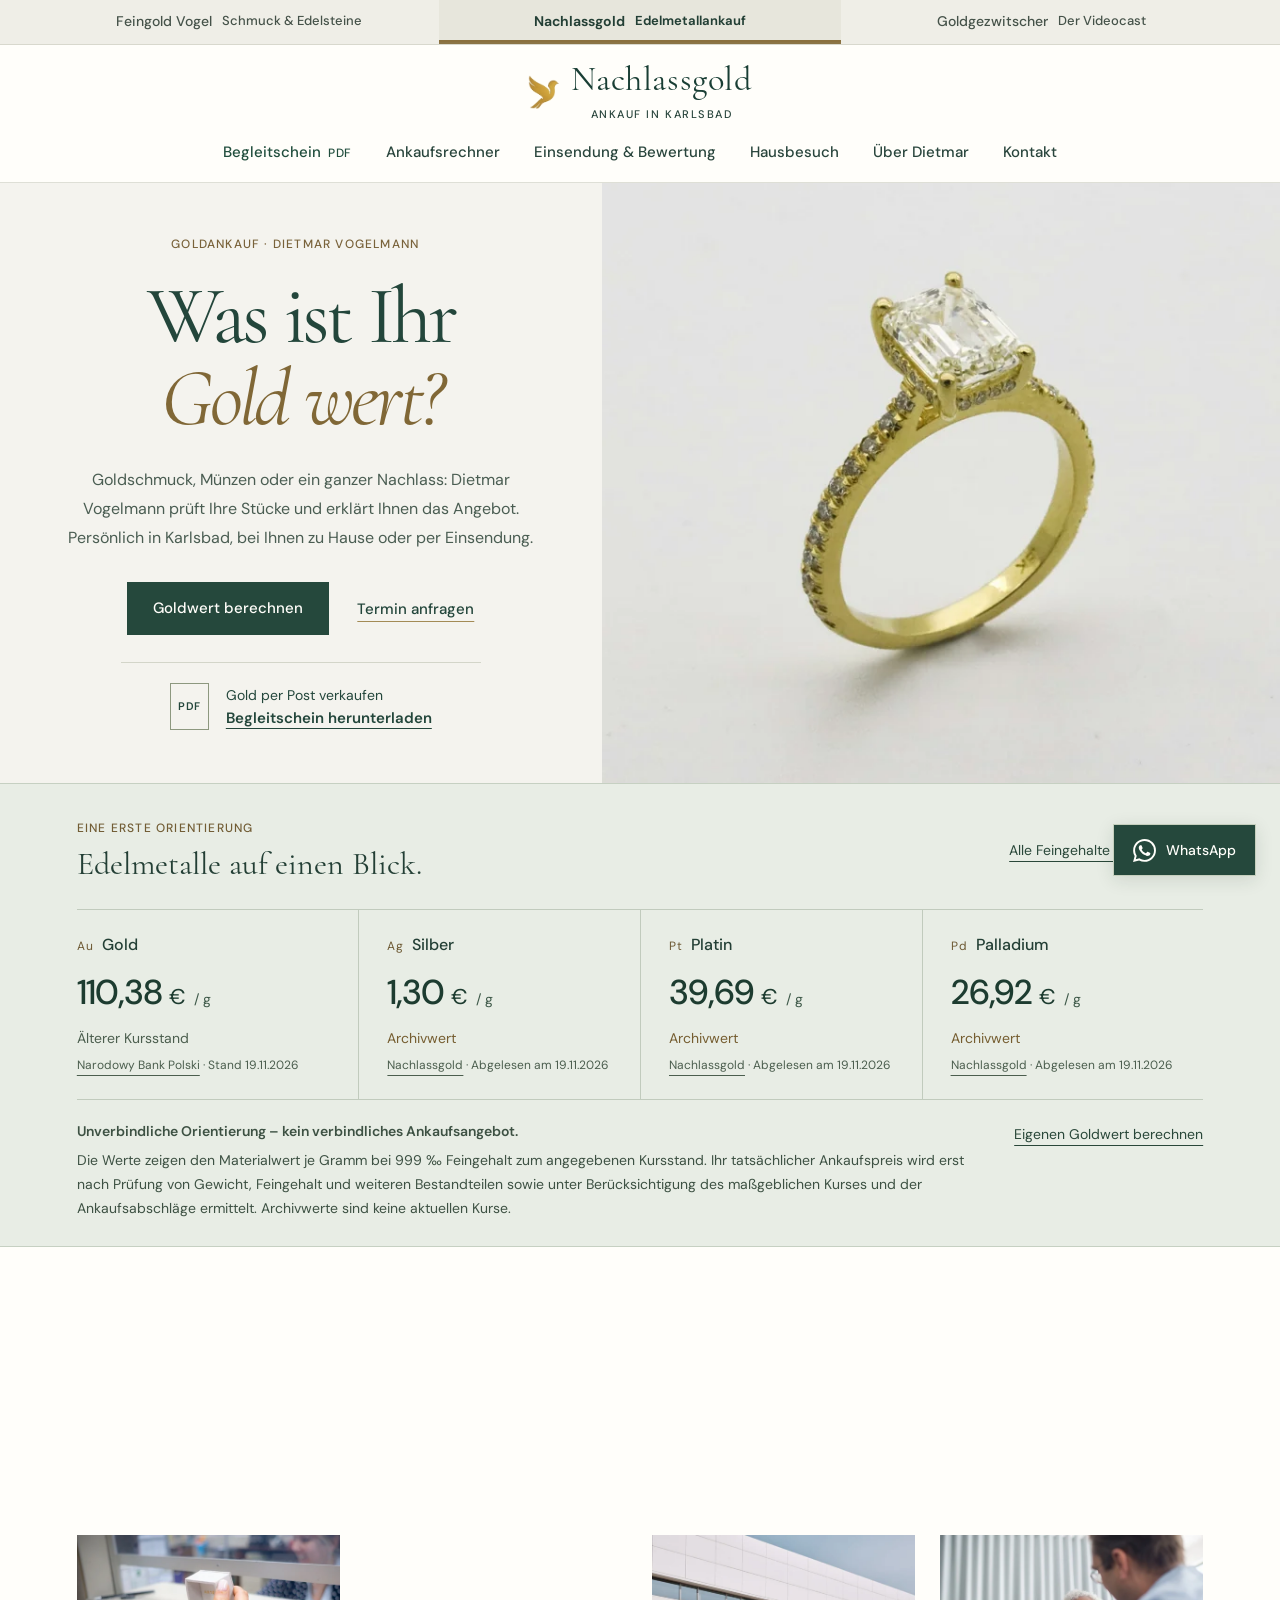
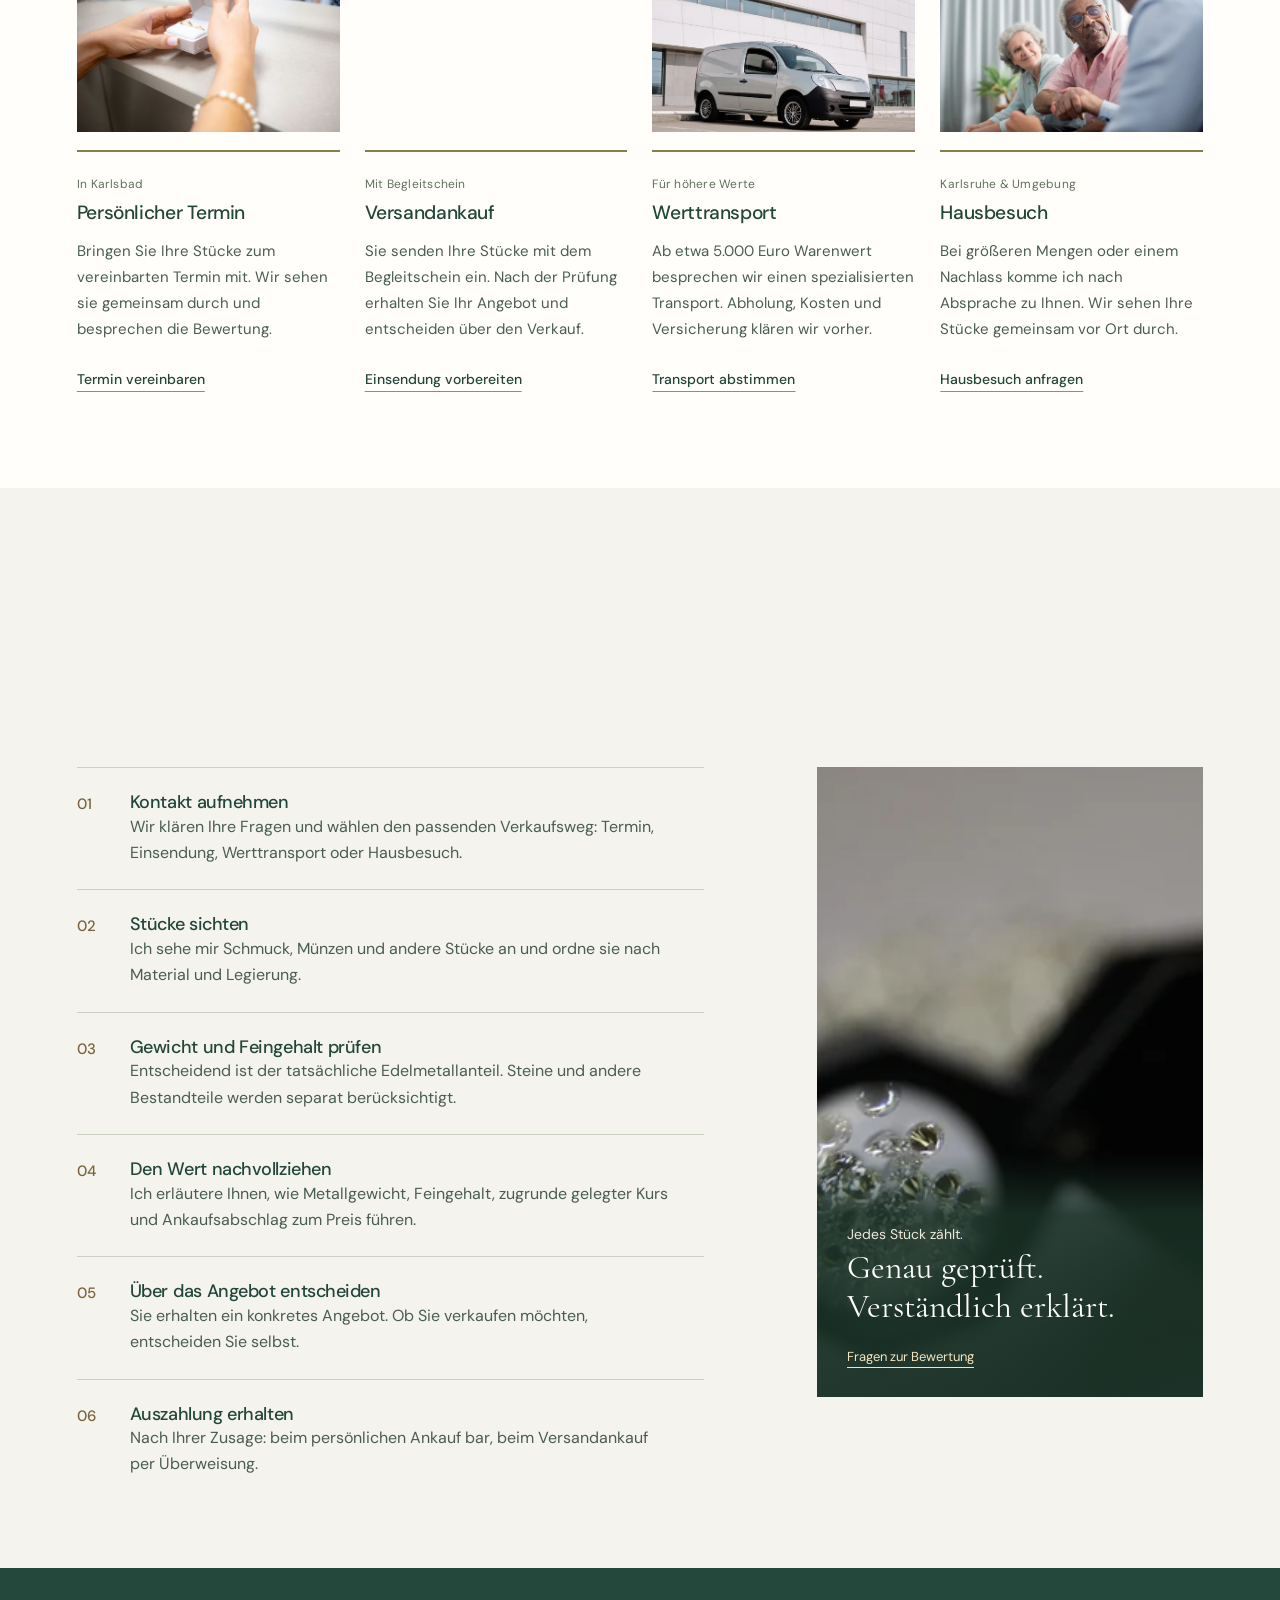
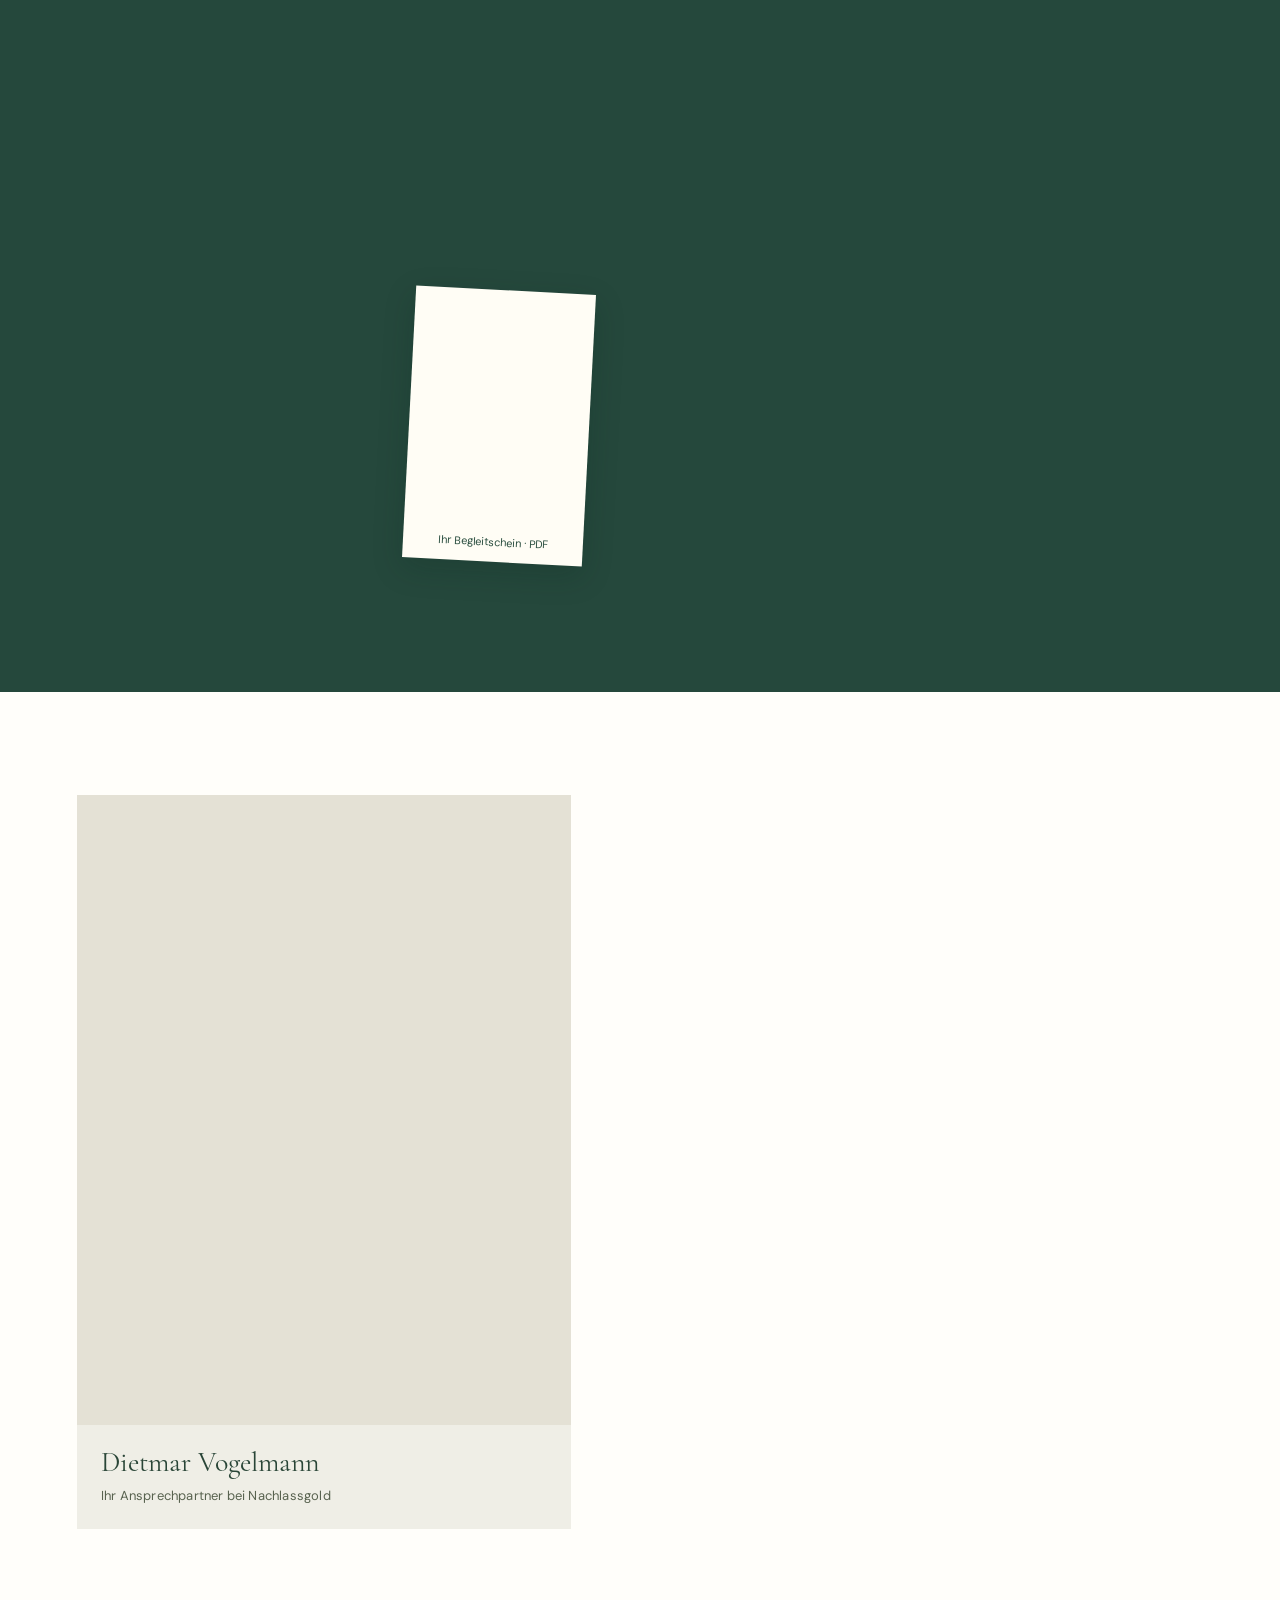
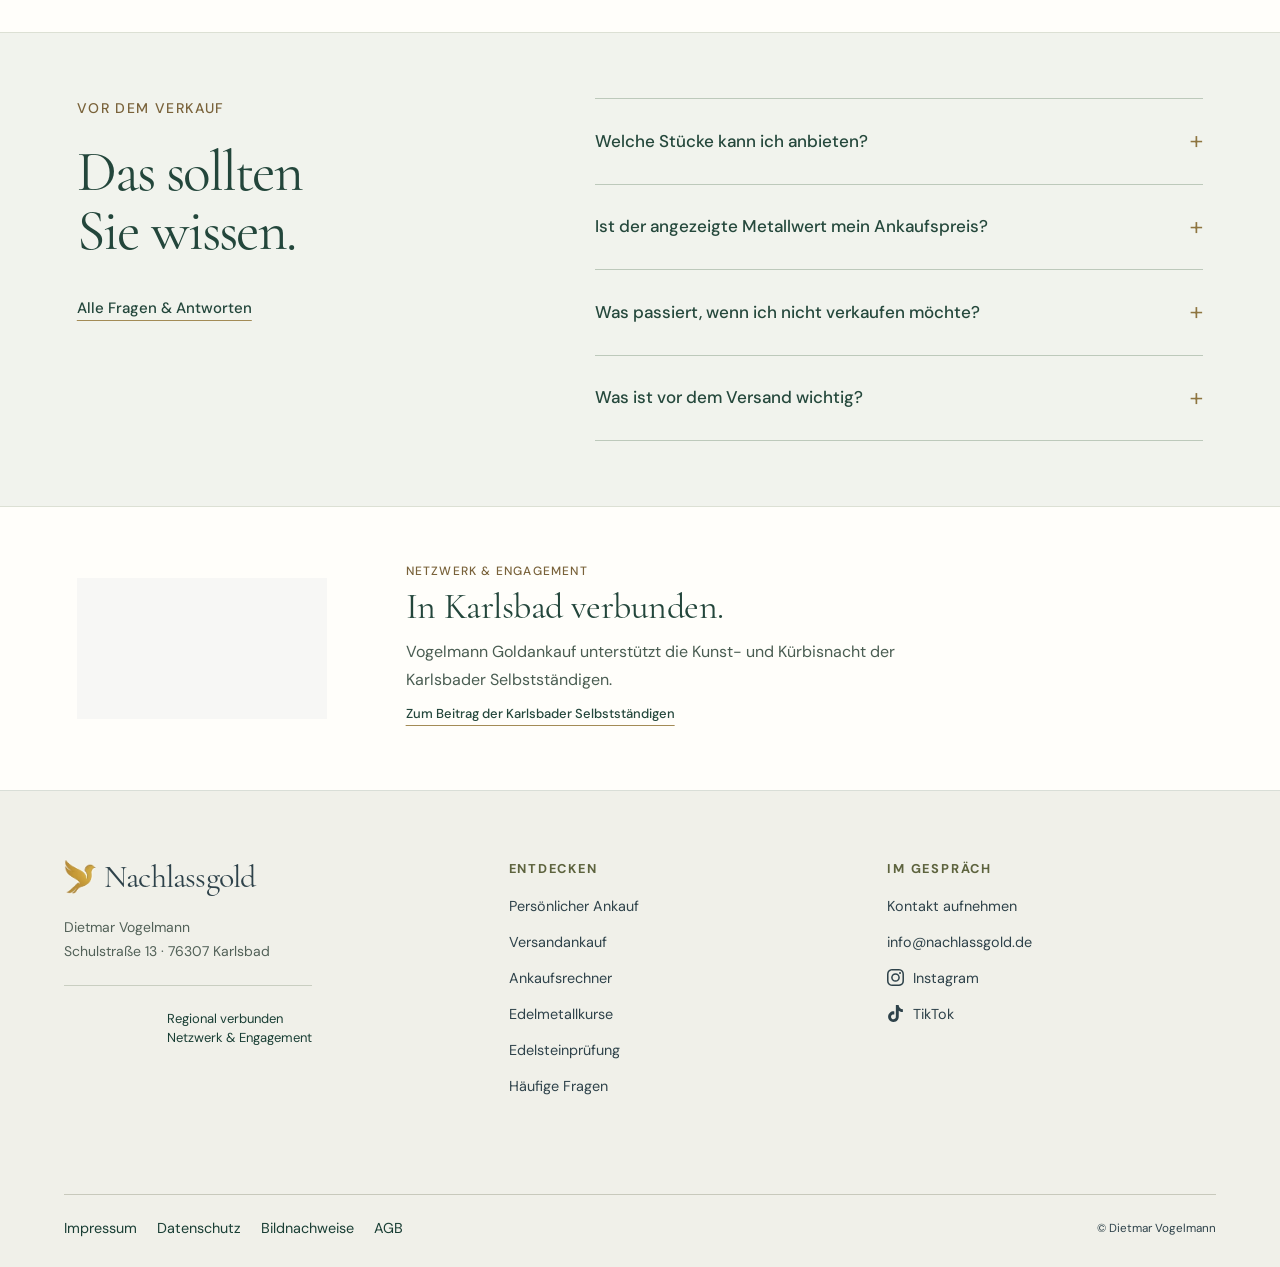
==== commit 0074ff16: "Clarify gold valuation entry and photographic selling routes; refine responsive navigation" ====
--- a/index.html
+++ b/index.html
@@ -9,7 +9,7 @@
 
 <link rel="stylesheet" href="assets/atelier.css">
 
-<meta name="atelier-edition" content="atelier-v21">
+<meta name="atelier-edition" content="atelier-v22">
 <link rel="stylesheet" href="assets/haus-v3.css"><script src="assets/haus-v3.js?v=8" defer></script>
 <link rel="icon" type="image/webp" href="assets/haus-vogel.webp">
 <link rel="stylesheet" href="assets/journal-v4.css">
@@ -29,7 +29,8 @@
 <link rel="stylesheet" href="assets/header-v19.css?v=19">
 <link rel="stylesheet" href="assets/contact-v20.css?v=20">
 <link rel="stylesheet" href="assets/details-v21.css?v=21">
-</head><body class="nachlass page-index journal-v4 hauslicht identity-v10">
+<link rel="stylesheet" href="assets/refinement-v22.css?v=22">
+</head><body class="nachlass page-index journal-v4 hauslicht identity-v10 edition22">
 <a class="skip" href="#inhalt">Zum Inhalt</a>
 <header class="dv-head" data-dv-header="nachlassgold"><div class="dv-brandbar"><nav class="dv-worlds" aria-label="Die drei Marken von Dietmar Vogelmann"><a href="https://feingold-vogel.rateriser.tech/"><span>Feingold Vogel</span><small>Schmuck &amp; Edelsteine</small></a><a href="index.html" class="dv-active" aria-current="true"><span>Nachlassgold</span><small>Edelmetallankauf</small></a><a href="https://goldgezwitscher.rateriser.tech/"><span>Goldgezwitscher</span><small>Der Videocast</small></a></nav></div><div class="dv-core dv-inner"><a class="dv-logo" href="index.html" aria-label="Nachlassgold, zur Startseite"><img src="assets/haus-vogel.webp" width="77" height="85" alt=""><span><strong>Nachlassgold</strong><small>Ankauf in Karlsbad</small></span></a>
     <button class="dv-menu" type="button" aria-controls="dv-navigation" aria-expanded="false"><i aria-hidden="true"></i>Menü</button><nav class="dv-links" id="dv-navigation" aria-label="Hauptnavigation"><a href="downloads/versandbegleitschein.pdf" download aria-label="Begleitschein herunterladen (PDF)" class="dv-document">Begleitschein<span class="dv-pdf-label">PDF</span></a><a href="ankaufsrechner.html">Ankaufsrechner</a><a href="versandankauf.html">Einsendung &amp; Bewertung</a><a href="persoenlicher-ankauf.html#hausbesuch">Hausbesuch</a><a href="ueber-mich.html">Über Dietmar</a><a href="kontakt.html" class="dv-contact">Kontakt</a></nav></div></header>
@@ -37,10 +38,10 @@
   <section class="ng20-hero" aria-labelledby="ng20-title">
     <div class="ng20-hero-copy">
       <p class="ng20-kicker">Goldankauf · Dietmar Vogelmann</p>
-      <h1 id="ng20-title">Ihr Gold.<br>Ein klarer <em>Wert.</em></h1>
-      <p class="ng20-intro">Goldschmuck, Münzen oder ein ganzer Nachlass: Ich prüfe Ihre Stücke und erkläre Ihnen mein Angebot. Persönlich in Karlsbad, bei Ihnen zu Hause oder per Einsendung.</p>
+      <h1 id="ng20-title">Was ist Ihr<br><em>Gold wert?</em></h1>
+      <p class="ng20-intro">Goldschmuck, Münzen oder ein ganzer Nachlass: Dietmar Vogelmann prüft Ihre Stücke und erklärt Ihnen das Angebot. Persönlich in Karlsbad, bei Ihnen zu Hause oder per Einsendung.</p>
       <div class="ng20-actions"><a class="ng20-button" href="ankaufsrechner.html">Goldwert berechnen</a><a class="ng20-link" href="kontakt.html">Termin anfragen</a></div>
-      <a class="ng20-hero-document" href="downloads/versandbegleitschein.pdf" download><span class="ng20-pdf">PDF</span><span>Sie möchten Ihr Gold einsenden?<strong>Hier ist Ihr Begleitschein.</strong></span></a>
+      <a class="ng20-hero-document" href="downloads/versandbegleitschein.pdf" download><span class="ng20-pdf">PDF</span><span>Gold per Post verkaufen<strong>Begleitschein herunterladen</strong></span></a>
     </div>
     <div class="ng20-gallery" data-ng-gallery aria-label="Schmuckstücke im Detail">
       <div class="ng20-slides">
@@ -59,8 +60,8 @@
   </section>
 
   <section class="ng20-routes ng20-width" id="verkaufswege" aria-labelledby="ng20-routes-title">
-    <div class="ng20-route-intro"><div><p class="ng20-kicker">So können Sie verkaufen</p><h2 id="ng20-routes-title">Ihr Gold. Ihr Weg.</h2></div><p>Persönlich oder per Einsendung: Wählen Sie den Weg, der zu Ihnen und Ihren Stücken passt.</p></div>
-    <div class="ng20-route-list"><article><figure><img class="" src="assets/termin-v21-1200.webp" srcset="assets/termin-v21-640.webp 640w, assets/termin-v21-1200.webp 1200w" sizes="(max-width: 650px) 90vw, (max-width: 1100px) 44vw, 22vw" width="1200" height="800" alt="Hände zeigen einen Ring in einer geöffneten Schmuckschatulle" loading="lazy" decoding="async"></figure><div class="ng21-route-copy"><span class="ng20-route-type">In Karlsbad</span><h3>Persönlicher Termin</h3><p>Bringen Sie Ihre Stücke zum vereinbarten Termin mit. Wir sehen sie gemeinsam durch und besprechen die Bewertung.</p><a class="ng20-link" href="persoenlicher-ankauf.html">Termin vereinbaren</a></div></article><article><figure><img class="" src="assets/versand-v21-1200.webp" srcset="assets/versand-v21-640.webp 640w, assets/versand-v21-1200.webp 1200w" sizes="(max-width: 650px) 90vw, (max-width: 1100px) 44vw, 22vw" width="1200" height="1800" alt="Ein stabiler Karton wird sorgfältig mit Klebeband verschlossen" loading="lazy" decoding="async"></figure><div class="ng21-route-copy"><span class="ng20-route-type">Mit Begleitschein</span><h3>Versandankauf</h3><p>Sie senden Ihre Stücke mit dem Begleitschein ein. Nach der Prüfung erhalten Sie Ihr Angebot und entscheiden über den Verkauf.</p><a class="ng20-link" href="versandankauf.html">Einsendung vorbereiten</a></div></article><article><figure><img class="" src="assets/transport-v21-1200.webp" srcset="assets/transport-v21-640.webp 640w, assets/transport-v21-1200.webp 1200w" sizes="(max-width: 650px) 90vw, (max-width: 1100px) 44vw, 22vw" width="1200" height="800" alt="Ein geschlossener Transporter vor einem Gebäude" loading="lazy" decoding="async"></figure><div class="ng21-route-copy"><span class="ng20-route-type">Für höhere Werte</span><h3>Werttransport</h3><p>Ab etwa 5.000 Euro Warenwert besprechen wir einen spezialisierten Transport. Abholung, Kosten und Versicherung klären wir vorher.</p><a class="ng20-link" href="versandankauf.html#werttransport">Transport abstimmen</a></div></article><article><figure><img class="" src="assets/hausbesuch-v21-1200.webp" srcset="assets/hausbesuch-v21-640.webp 640w, assets/hausbesuch-v21-1200.webp 1200w" sizes="(max-width: 650px) 90vw, (max-width: 1100px) 44vw, 22vw" width="1200" height="801" alt="Persönliches Gespräch mit einem älteren Paar an einem Tisch" loading="lazy" decoding="async"></figure><div class="ng21-route-copy"><span class="ng20-route-type">Karlsruhe &amp; Umgebung</span><h3>Hausbesuch</h3><p>Bei größeren Mengen oder einem Nachlass komme ich nach Absprache zu Ihnen. Wir sehen Ihre Stücke gemeinsam vor Ort durch.</p><a class="ng20-link" href="persoenlicher-ankauf.html#hausbesuch">Hausbesuch anfragen</a></div></article></div>
+    <div class="ng20-route-intro"><div><p class="ng20-kicker">So können Sie verkaufen</p><h2 id="ng20-routes-title">Vier Wege.<br>Ein Ansprechpartner.</h2></div><p>Persönlich oder per Einsendung: Wählen Sie den Weg, der zu Ihnen und Ihren Stücken passt.</p></div>
+    <div class="ng20-route-list"><article><figure><img class="" src="assets/termin-v21-1200.webp" srcset="assets/termin-v21-640.webp 640w, assets/termin-v21-1200.webp 1200w" sizes="(max-width: 650px) 90vw, (max-width: 1050px) 44vw, 22vw" width="1200" height="800" alt="Hände zeigen einen Ring in einer geöffneten Schmuckschatulle" loading="lazy" decoding="async"></figure><div class="ng21-route-copy"><span class="ng20-route-type">In Karlsbad</span><h3>Persönlicher Termin</h3><p>Bringen Sie Ihre Stücke zum vereinbarten Termin mit. Wir sehen sie gemeinsam durch und besprechen die Bewertung.</p><a class="ng20-link" href="persoenlicher-ankauf.html">Termin vereinbaren</a></div></article><article><figure><img class="" src="assets/versand-v21-1200.webp" srcset="assets/versand-v21-640.webp 640w, assets/versand-v21-1200.webp 1200w" sizes="(max-width: 650px) 90vw, (max-width: 1050px) 44vw, 22vw" width="1200" height="1800" alt="Ein stabiler Karton wird sorgfältig mit Klebeband verschlossen" loading="lazy" decoding="async"></figure><div class="ng21-route-copy"><span class="ng20-route-type">Mit Begleitschein</span><h3>Versandankauf</h3><p>Sie senden Ihre Stücke mit dem Begleitschein ein. Nach der Prüfung erhalten Sie Ihr Angebot und entscheiden über den Verkauf.</p><a class="ng20-link" href="versandankauf.html">Einsendung vorbereiten</a></div></article><article><figure><img class="" src="assets/transport-v21-1200.webp" srcset="assets/transport-v21-640.webp 640w, assets/transport-v21-1200.webp 1200w" sizes="(max-width: 650px) 90vw, (max-width: 1050px) 44vw, 22vw" width="1200" height="800" alt="Ein geschlossener Transporter vor einem Gebäude" loading="lazy" decoding="async"></figure><div class="ng21-route-copy"><span class="ng20-route-type">Für höhere Werte</span><h3>Werttransport</h3><p>Ab etwa 5.000 Euro Warenwert besprechen wir einen spezialisierten Transport. Abholung, Kosten und Versicherung klären wir vorher.</p><a class="ng20-link" href="versandankauf.html#werttransport">Transport abstimmen</a></div></article><article><figure><img class="" src="assets/hausbesuch-v21-1200.webp" srcset="assets/hausbesuch-v21-640.webp 640w, assets/hausbesuch-v21-1200.webp 1200w" sizes="(max-width: 650px) 90vw, (max-width: 1050px) 44vw, 22vw" width="1200" height="801" alt="Persönliches Gespräch mit einem älteren Paar an einem Tisch" loading="lazy" decoding="async"></figure><div class="ng21-route-copy"><span class="ng20-route-type">Karlsruhe &amp; Umgebung</span><h3>Hausbesuch</h3><p>Bei größeren Mengen oder einem Nachlass komme ich nach Absprache zu Ihnen. Wir sehen Ihre Stücke gemeinsam vor Ort durch.</p><a class="ng20-link" href="persoenlicher-ankauf.html#hausbesuch">Hausbesuch anfragen</a></div></article></div>
   </section>
 
   <section class="ng20-process" id="goldverkauf" aria-labelledby="ng20-process-title"><div class="ng20-width">
--- a/assets/refinement-v22.css
+++ b/assets/refinement-v22.css
@@ -0,0 +1,260 @@
+/* Edition 22 · Familiar family, distinct experiences. Local fonts; no framework. */
+body.identity-v10.edition22{--v22-ink:#233f35;--v22-gold:#79643e;--v22-paper:#fffefa;--v22-line:#cdd1c6;font-synthesis:none}
+.edition22 :where(a,button,input,select,textarea,summary):focus-visible{outline:3px solid #966f2d;outline-offset:5px}
+.edition22 :where(input,select,textarea){font-size:max(1rem,16px)}
+.edition22 :where(h1,h2,h3){text-wrap:balance}
+.edition22 :where(h1,h2,h3){word-spacing:.025em}
+.edition22 :where(p){text-wrap:pretty}
+.edition22 :where(img){height:auto}
+body.identity-v10.edition22 .dv-head{position:relative;background:#fffefa;border-bottom:1px solid #dedfd6}
+body.identity-v10.edition22 .dv-brandbar{background:#efeee7;border-bottom:1px solid #d8d8cd}
+body.identity-v10.edition22 .dv-worlds{max-width:1450px;width:94%;margin:auto}
+body.identity-v10.edition22 .dv-worlds a{min-height:44px;padding:10px 12px;color:#455249;font-size:.875rem;border-bottom:2px solid transparent;transition:background .2s,color .2s}
+body.identity-v10.edition22 .dv-worlds a.dv-active{background:#e7e6dc;color:#233f35;border-bottom-color:#8b7445}
+body.identity-v10.edition22 .dv-worlds a:hover{background:#e2e4d9;color:#17392d}
+body.identity-v10.edition22 .dv-worlds a small{font-size:.8125rem}
+body.identity-v10.edition22 .dv-head .dv-core{width:90%;max-width:1280px}
+body.identity-v10.edition22 .dv-head .dv-logo{gap:12px}
+body.identity-v10.edition22 .dv-head .dv-logo strong{font-weight:500;letter-spacing:.015em}
+body.identity-v10.edition22 .dv-head .dv-logo small{color:#29453c;font:500 .6875rem/1.5 var(--sans);letter-spacing:.14em;text-align:center;text-transform:uppercase}
+body.identity-v10.edition22 .dv-head .dv-links a{min-height:44px;color:#29453c;font-size:.9375rem;letter-spacing:0}
+body.identity-v10.edition22 .dv-head .dv-links a:last-child{border-bottom:0}
+body.identity-v10.edition22 .dv-head .dv-links a[aria-current=page]{color:#203d32;text-decoration:underline;text-decoration-color:#8b7445;text-decoration-thickness:2px;text-underline-offset:9px}
+body.identity-v10.edition22 .dv-head .dv-links a:hover{color:#725929}
+body.identity-v10.edition22 .dv-head .dv-menu{min-width:62px;min-height:46px;font-size:.9375rem}
+.edition22 .v22-kicker{font:500 .75rem/1.5 var(--sans);letter-spacing:.12em;text-transform:uppercase;color:#74603c;margin:0 0 22px}
+.edition22 .v22-actions{display:flex;flex-wrap:wrap;gap:18px 28px;align-items:center;margin-top:30px}
+.edition22 .v22-button{display:inline-flex;align-items:center;justify-content:space-between;gap:28px;min-height:52px;background:#233f35;border:1px solid #233f35;color:#fffefa;padding:15px 22px;font:500 .9375rem/1.4 var(--sans);text-decoration:none;border-radius:0;transition:background .2s}
+.edition22 .v22-button:hover{background:#365548;border-color:#365548}
+.edition22 .v22-button span{font-size:1.25rem;font-weight:400}
+.edition22 .v22-text-link{display:inline-flex;align-items:center;min-height:44px;font:500 .9375rem/1.5 var(--sans);text-decoration:underline;text-decoration-color:#9c8a67;text-underline-offset:7px;color:inherit}
+.edition22 .v22-text-link:hover{text-decoration-thickness:2px}
+.edition22 :is(.journal-footer,.journal-footer .inner){line-height:1.65}
+.edition22 .journal-footer a{min-height:34px;display:inline-flex;align-items:center}
+
+/* Feingold Vogel: one generous photograph, fine typography and an open catalogue. */
+.feingold.edition22 .v22-fine-hero{display:grid;grid-template-columns:40% 60%;min-height:620px;background:#f2f0e8;position:relative}
+.feingold.edition22 .v22-fine-copy{padding:60px clamp(28px,4.5vw,86px);display:flex;flex-direction:column;justify-content:center;align-items:flex-start}
+.feingold.identity-v10.edition22 .v22-fine-hero h1{font:400 clamp(4rem,6.1vw,7rem)/.99 var(--serif);letter-spacing:-.035em;color:#233e36;margin:0 0 28px}
+.feingold.edition22 .v22-fine-hero h1 em{font-weight:400;color:#78613b}
+.feingold.edition22 .v22-fine-copy>p:not(.v22-kicker){font:400 1rem/1.8 var(--sans);max-width:39ch;color:#45584e;margin:0}
+.feingold.edition22 .v22-fine-visual{margin:0;position:relative;min-width:0;overflow:hidden;background:#162733}
+.feingold.edition22 .v22-fine-visual img{width:100%;height:100%;position:absolute;inset:0;object-fit:cover;object-position:50% 50%;display:block}
+.feingold.edition22 .v22-fine-visual figcaption{position:absolute;inset:auto 0 0;color:#fffefa;background:linear-gradient(transparent,#101f2abf);padding:50px 40px 25px;font:400 1.5rem/1.3 var(--serif);letter-spacing:.01em}
+.feingold.edition22 .v22-fine-copy .v22-actions{gap:10px;margin-top:28px;flex-direction:column;align-items:flex-start}
+.feingold.edition22 .f15-shell{width:min(89%,1280px)}
+.feingold.edition22 .f15-discover{padding-block:90px 95px}
+.feingold.edition22 .f15-discover>header{align-items:flex-end;margin-bottom:38px}
+.feingold.edition22 .f15-discover>header h2{font-size:clamp(3rem,4.8vw,4.7rem);line-height:1.04}
+.feingold.edition22 .f15-discover>header p{max-width:38ch;font-size:1.0625rem;line-height:1.75;color:#45584e}
+.feingold.edition22 .f15-themes{gap:28px}
+.feingold.edition22 .f15-theme{color:#233f35}
+.feingold.edition22 .f15-theme-photo{aspect-ratio:1/1;overflow:hidden}
+.feingold.edition22 .f15-theme-photo img{height:100%;width:100%;object-fit:cover;transition:transform .55s cubic-bezier(.2,.6,.3,1)}
+.feingold.edition22 .f15-theme:hover img{transform:scale(1.025)}
+.feingold.edition22 .f15-theme h3{font-size:2.45rem;margin:22px 0 9px}
+.feingold.edition22 .f15-theme p{color:#45584e}
+.feingold.edition22 .f15-host{padding-block:0 90px;gap:8%;grid-template-columns:44% 48%}
+.feingold.edition22 .f15-host figure{margin:0}
+.feingold.edition22 .f15-host figure img{height:600px;object-position:50% 25%}
+.feingold.edition22 .f15-host h2{font-size:clamp(3.5rem,5.6vw,5.6rem);line-height:1.02}
+.feingold.edition22 .f15-shop{padding:65px 5%;background:#e9ede5}
+.feingold.edition22 .f15-shop h2{font-size:clamp(2.7rem,4vw,4rem)}
+
+/* Nachlassgold: the decision comes first; the four routes have real visual context. */
+.nachlass.edition22 .ng20-hero{min-height:600px;grid-template-columns:47% 53%}
+.nachlass.edition22 .ng20-gallery{min-height:600px}
+.nachlass.edition22 .ng20-home .ng20-hero-copy{padding:45px clamp(28px,4vw,75px)}
+.nachlass.identity-v10.edition22 .ng20-home .ng20-hero h1{font-size:clamp(4.2rem,6.4vw,6.4rem);margin:0 0 26px;line-height:1.01}
+.nachlass.edition22 .ng20-home .ng20-hero-copy>.ng20-kicker{font-size:.75rem;margin-bottom:22px;letter-spacing:.1em}
+.nachlass.edition22 .ng20-home .ng20-intro{font-size:1rem;line-height:1.8;max-width:43ch}
+.nachlass.edition22 .ng20-home .ng20-hero-document{max-width:360px;margin-top:27px;padding-top:20px}
+.nachlass.edition22 .ng20-home .ng20-hero-document strong{font-weight:600}
+.nachlass.edition22 .ng20-prices{background:#e8ede5;padding:35px 0 26px;color:#233f35;border-block:1px solid #c6d0c2}
+.nachlass.edition22 .ng20-home .ng20-price-heading .ng20-kicker{color:#725d35}
+.nachlass.identity-v10.edition22 .ng20-home .ng20-price-heading h2{color:#233f35;font-size:2rem}
+.nachlass.edition22 .ng20-price-heading>a,.nachlass.edition22 .ng20-price-foot a{color:#294739}
+.nachlass.edition22 .ng20-price-grid,.nachlass.edition22 .ng20-rate{border-color:#c1cbbd}
+.nachlass.edition22 .ng20-home .ng20-rate-name{color:#233f35}
+.nachlass.edition22 .ng20-home .ng20-rate-name small{color:#6c5832}
+.nachlass.edition22 .ng20-home .ng20-rate-value{color:#1d3c30;font-size:clamp(1.8rem,2.7vw,2.7rem);font-weight:500;letter-spacing:-.03em}
+.nachlass.edition22 .ng20-home .ng20-rate-value small{color:#3e5949}
+.nachlass.edition22 .ng20-home :is(.ng20-rate-status,.ng20-rate .ng-attribution){color:#4b5e4e}
+.nachlass.edition22 .ng20-home .ng20-rate[data-archive=true] .ng20-rate-status{color:#755d30}
+.nachlass.edition22 .ng20-home .ng20-price-foot :is(p,strong){color:#3d5143}
+.nachlass.edition22 .ng20-home [data-rate-overview]>p,.nachlass.edition22 .ng20-home [data-rate-overview]>p a{color:#233f35}
+.nachlass.edition22 .ng20-routes{padding-block:85px}
+.nachlass.edition22 .ng20-route-list{grid-template-columns:repeat(4,minmax(0,1fr));gap:25px}
+.nachlass.edition22 .ng20-route-list article{display:flex;flex-direction:column;background:transparent;border:0;overflow:visible}
+.nachlass.edition22 .ng20-route-list figure{aspect-ratio:4/3;overflow:hidden;width:100%}
+.nachlass.edition22 .ng20-home .ng20-route-list article img{height:100%;min-height:0;object-fit:cover;transition:transform .55s ease}
+.nachlass.edition22 .ng21-route-copy{flex:1;padding:24px 0 0;border-top:2px solid #8f7b50;margin-top:18px}
+.nachlass.edition22 .ng20-home .ng20-route-list h3{font-size:1.2rem;line-height:1.3;letter-spacing:-.02em}
+.nachlass.edition22 .ng20-home .ng20-route-list p{font-size:.9375rem;line-height:1.75;margin-top:12px}
+.nachlass.edition22 .ng20-route-list .ng20-link{min-height:44px;font-size:.875rem}
+.nachlass.edition22 .ng20-route-type{font-size:.75rem;letter-spacing:.02em;color:#63705d}
+.nachlass.edition22 .ng20-process{background:#f4f3ed}
+.nachlass.edition22 .ng20-steps li>span{font:500 .9375rem/1.5 var(--sans);color:#79643e;padding-top:2px}
+.nachlass.edition22 .ng20-home .ng20-steps li{grid-template-columns:33px minmax(0,1fr)}
+.nachlass.edition22 .ng20-home .ng20-steps h3{font-size:1.125rem}
+.nachlass.edition22 .ng20-home .ng20-person-lead{font-size:1.8rem;line-height:1.4}
+
+/* Goldgezwitscher: an unmistakable conversation format, not a catalogue. */
+.goldgezwitscher.edition22 .v22-show-hero{width:min(90%,1280px);margin:36px auto 55px;display:grid;grid-template-columns:56% 44%;min-height:620px;background:#ece4cf}
+.goldgezwitscher.edition22 .v22-show-copy{padding:46px clamp(28px,4vw,65px);display:flex;flex-direction:column;justify-content:center;align-items:flex-start;color:#243e35}
+.goldgezwitscher.edition22 .v22-show-copy .v22-kicker{margin:0 0 18px;font-size:.75rem}
+.goldgezwitscher.edition22 .v22-show-state{display:flex;align-items:center;gap:8px;font:400 .8125rem/1.5 var(--sans);color:#4e5c4e;margin:0 0 30px}
+.goldgezwitscher.edition22 .v22-show-state>span{width:7px;height:7px;background:#7a6740;flex-shrink:0}
+.goldgezwitscher.identity-v10.edition22 .v22-show-hero h1{font:500 clamp(2.75rem,4.35vw,4.7rem)/1.07 var(--sans);letter-spacing:-.035em;color:#233f35;margin:0 0 25px;text-wrap:initial}
+.goldgezwitscher.edition22 .v22-show-hero h1 em{font-style:normal;color:#7b6338}
+.goldgezwitscher.edition22 .v22-show-intro{font:400 1rem/1.75 var(--sans);max-width:46ch;color:#415446;margin:0}
+.goldgezwitscher.edition22 .v22-show-facts{display:flex;flex-wrap:wrap;gap:6px 22px;align-items:baseline;margin-top:24px;font:.8125rem/1.6 var(--sans);color:#52604d}
+.goldgezwitscher.edition22 .v22-show-facts strong{font-weight:600;font-size:1.125rem;color:#294337}
+.goldgezwitscher.edition22 .v22-show-copy .v22-actions{gap:8px;flex-direction:column;align-items:flex-start;margin-top:25px}
+.goldgezwitscher.edition22 .v22-show-portrait{position:relative;min-width:0;overflow:hidden;margin:0;background:#ced2cc}
+.goldgezwitscher.edition22 .v22-show-portrait img{position:absolute;inset:0;width:100%;height:100%;object-fit:cover;object-position:50% 24%;display:block}
+.goldgezwitscher.edition22 .v22-show-portrait figcaption{position:absolute;inset:auto 0 0;padding:80px 32px 26px;background:linear-gradient(transparent,#16382cf5);color:#fffefa;display:grid;gap:2px}
+.goldgezwitscher.edition22 .v22-show-portrait figcaption span{font:.75rem/1.5 var(--sans);letter-spacing:.08em;text-transform:uppercase;color:#e7ddc5}
+.goldgezwitscher.edition22 .v22-show-portrait figcaption strong{font:500 1.3rem/1.4 var(--sans);letter-spacing:-.025em}
+.goldgezwitscher.edition22 .gg-sponsors{background:#f3f1e9;border-block:1px solid #d8d7cb;padding-block:38px}
+.goldgezwitscher.edition22 .gg-sponsor-heading h2{font:500 clamp(1.75rem,2.8vw,2.6rem)/1.15 var(--sans);letter-spacing:-.04em}
+.goldgezwitscher.edition22 .gg-sponsor-slots{margin-top:25px;border-top:1px solid #c6c9bb;border-bottom:1px solid #c6c9bb;gap:0}
+.goldgezwitscher.edition22 .gg-sponsor-slots li{border:0;border-right:1px solid #c6c9bb;background:none;min-height:105px;padding:17px}
+.goldgezwitscher.edition22 .gg-sponsor-slots li:last-child{border-right:0}
+.goldgezwitscher.edition22 .gg-sponsor-slots li span{font:500 1.25rem/1.5 var(--sans);letter-spacing:-.02em;color:#455546}
+.goldgezwitscher.edition22 .gg-sponsor-slots li small{color:#586451;font-size:.8125rem}
+.goldgezwitscher.edition22 :is(.gg-topics-home,.gg-feed){padding-block:75px}
+.goldgezwitscher.edition22 :is(.gg-topics-home,.gg-invite,.gg-feed) h2{font:500 clamp(2.3rem,3.5vw,3.6rem)/1.12 var(--sans);letter-spacing:-.045em;max-width:24ch}
+.goldgezwitscher.edition22 .gg-topic-list>a{grid-template-columns:30% 1fr;gap:30px;padding:24px 0;border-color:#c7cdbe}
+.goldgezwitscher.edition22 .gg-topic-list>a>span{font:500 1.25rem/1.4 var(--sans);letter-spacing:-.02em}
+.goldgezwitscher.edition22 .gg-topic-list>a>p{font-size:1rem}
+.goldgezwitscher.edition22 .gg-invite{background:#dcd2af;padding-block:65px}
+.goldgezwitscher.edition22 .gg-profile-links a>strong{font:500 clamp(1.5rem,2.5vw,2.2rem)/1.4 var(--sans);letter-spacing:-.035em}
+.goldgezwitscher.edition22 .gg-profile-links a{padding-block:25px}
+.goldgezwitscher.edition22 .gg-profile-links a>span{font-size:.9375rem}
+.goldgezwitscher.identity-v10.edition22 .gg-page-heading h1{font:500 clamp(3rem,5.2vw,5rem)/1.08 var(--sans);letter-spacing:-.035em;margin-top:18px}
+.goldgezwitscher.identity-v10.edition22 .gg-sectionhead h2,.goldgezwitscher.identity-v10.edition22 .gg-contact-copy h2{font:500 clamp(2rem,3.4vw,3.5rem)/1.13 var(--sans);letter-spacing:-.03em}
+.goldgezwitscher.edition22 .gg-page-heading{padding-block:40px 35px}
+.goldgezwitscher.edition22 .gg-topics summary{min-height:48px;font-size:1.0625rem;line-height:1.5}
+.feingold.edition22 .fv-gem-controls button:focus-visible{outline-offset:4px}
+.feingold.edition22 .ta-nav a{min-height:44px;display:inline-flex;align-items:center}
+.nachlass.edition22 .ng-calc :is(input,select,button){min-height:48px}
+.nachlass.edition22 .ng-calc-result{border-top:3px solid #877247}
+
+@media(min-width:66.001rem){
+ body.identity-v10.edition22 .dv-head .dv-core{min-height:116px;flex-direction:column;justify-content:center;align-items:center;padding:17px 0 7px;gap:8px}
+ body.identity-v10.edition22 .dv-head .dv-logo strong{font-size:2.15rem}
+ body.identity-v10.edition22 .dv-head .dv-logo img{width:31px;height:35px}
+ body.identity-v10.edition22 .dv-head .dv-links{gap:34px;justify-content:center}
+}
+@media(max-width:1050px){
+ .feingold.edition22 .v22-fine-hero{grid-template-columns:45% 55%;min-height:590px}
+ .feingold.identity-v10.edition22 .v22-fine-hero h1{font-size:4.6rem}
+ .feingold.edition22 .v22-fine-copy{padding:40px 7%}
+ .feingold.edition22 .f15-host figure img{height:530px}
+ .nachlass.edition22 .ng20-route-list{grid-template-columns:repeat(2,minmax(0,1fr));gap:38px 28px}
+ .nachlass.edition22 .ng20-home .ng20-route-list h3{font-size:1.4rem}
+ .nachlass.edition22 .ng20-home .ng20-route-list p{font-size:1rem}
+ .nachlass.edition22 .ng20-hero,.nachlass.edition22 .ng20-gallery{min-height:585px}
+ .nachlass.identity-v10.edition22 .ng20-home .ng20-hero h1{font-size:4.2rem}
+ .goldgezwitscher.edition22 .v22-show-hero{width:94%;grid-template-columns:55% 45%;margin-top:25px;min-height:620px}
+ .goldgezwitscher.edition22 .v22-show-copy{padding:35px 28px}
+ .goldgezwitscher.identity-v10.edition22 .v22-show-hero h1{font-size:3.1rem}
+}
+@media(max-width:66rem){
+ body.identity-v10.edition22 .dv-head .dv-core{min-height:84px;padding-block:15px;flex-direction:row;gap:12px}
+ body.identity-v10.edition22 .dv-head .dv-links.dv-open{border-top:1px solid #d0d6c9;padding-top:8px;margin-top:8px}
+ body.identity-v10.edition22 .dv-head .dv-links a{padding:12px 0;min-height:48px;width:100%}
+ body.identity-v10.edition22 .dv-head .dv-links a[aria-current=page]{text-underline-offset:5px}
+}
+@media(max-width:760px){
+ body.identity-v10.edition22 .dv-worlds{width:100%}
+ body.identity-v10.edition22 .dv-worlds a{padding:10px 4px;font-size:.8125rem;min-height:50px;display:flex;justify-content:center;align-items:center;flex-direction:column;gap:2px;text-align:center}
+ body.identity-v10.edition22 .dv-worlds a small{display:none}
+ body.identity-v10.edition22 .dv-head .dv-logo{gap:8px}
+ body.identity-v10.edition22 .dv-head .dv-logo strong{font-size:1.55rem}
+ body.identity-v10.edition22 .dv-head .dv-logo small{font-size:.625rem;letter-spacing:.09em}
+ body.identity-v10.edition22 .dv-head .dv-logo img{width:27px;height:32px}
+ body.identity-v10.edition22 .dv-head .dv-core{min-height:82px;width:90%}
+ .edition22 .v22-kicker{font-size:.6875rem;letter-spacing:.09em}
+ .edition22 .v22-actions{gap:12px 20px}
+ .feingold.edition22 .v22-fine-hero{display:flex;flex-direction:column;min-height:0}
+ .feingold.edition22 .v22-fine-copy{padding:35px 6% 28px}
+ .feingold.edition22 .v22-fine-copy .v22-kicker{margin-bottom:18px}
+ .feingold.identity-v10.edition22 .v22-fine-hero h1{font-size:clamp(3.25rem,13.3vw,5rem);line-height:.98;margin-bottom:20px}
+ .feingold.edition22 .v22-fine-copy>p:not(.v22-kicker){font-size:1rem;line-height:1.7;max-width:46ch}
+ .feingold.edition22 .v22-fine-copy .v22-actions{flex-direction:row;gap:7px 20px;align-items:center;margin-top:22px}
+ .feingold.edition22 .v22-fine-visual{height:280px;min-height:0;width:100%;order:-1}
+ .feingold.edition22 .v22-fine-visual img{object-position:50% 48%}
+ .feingold.edition22 .v22-fine-visual figcaption{padding:40px 6% 20px;font-size:1.35rem}
+ .feingold.edition22 .f15-discover{padding-block:48px}
+ .feingold.edition22 .f15-discover>header{margin-bottom:28px;display:block}
+ .feingold.edition22 .f15-discover>header h2{font-size:3rem}
+ .feingold.edition22 .f15-discover>header p{font-size:1rem;margin-top:20px}
+ .feingold.edition22 .f15-themes{gap:38px;grid-template-columns:1fr}
+ .feingold.edition22 .f15-theme-photo,.feingold.edition22 .f15-theme:first-child .f15-theme-photo{aspect-ratio:4/3}
+ .feingold.edition22 .f15-theme h3{font-size:2.5rem;margin-top:20px}
+ .feingold.edition22 .f15-host{grid-template-columns:1fr;gap:30px;padding-block:0 50px}
+ .feingold.edition22 .f15-host figure img{height:auto;max-height:620px;aspect-ratio:4/5}
+ .feingold.edition22 .f15-host h2{font-size:3.7rem}
+ .feingold.edition22 .f15-shop{padding-block:45px}
+ .nachlass.edition22 .ng20-hero{display:flex;min-height:0;flex-direction:column}
+ .nachlass.edition22 .ng20-gallery{order:-1;min-height:0;height:270px}
+ .nachlass.edition22 .ng20-home .ng20-hero-copy{padding:34px 6% 30px}
+ .nachlass.identity-v10.edition22 .ng20-home .ng20-hero h1{font-size:clamp(3.6rem,14.4vw,5.4rem);line-height:.99;margin-bottom:21px}
+ .nachlass.edition22 .ng20-home .ng20-hero-copy>.ng20-kicker{font-size:.6875rem;margin-bottom:19px}
+ .nachlass.edition22 .ng20-home .ng20-intro{line-height:1.75}
+ .nachlass.edition22 .ng20-home .ng20-hero-document{margin-top:24px;padding-top:19px}
+ .nachlass.edition22 .ng20-prices{padding-block:29px 24px}
+ .nachlass.edition22 .ng20-home .ng20-rate-value{font-size:clamp(1.65rem,6.8vw,2.35rem)}
+ .nachlass.edition22 .ng20-routes{padding-block:48px}
+ .nachlass.edition22 .ng20-home .ng20-route-intro h2{font-size:clamp(2.3rem,12vw,3rem)}
+ .nachlass.edition22 .ng20-document{right:6px}
+ .nachlass.edition22 .ng20-home .ng20-person-lead{font-size:1.6rem}
+ .goldgezwitscher.edition22 .v22-show-hero{width:100%;margin:0 0 0;display:flex;flex-direction:column;min-height:0}
+ .goldgezwitscher.edition22 .v22-show-copy{display:contents}
+ .goldgezwitscher.edition22 .v22-show-copy .v22-kicker{order:0;margin:30px 6% 16px}
+ .goldgezwitscher.edition22 .v22-show-state{order:1;margin:0 6% 23px;font-size:.75rem}
+ .goldgezwitscher.identity-v10.edition22 .v22-show-hero h1{order:2;font-size:clamp(2.25rem,9.6vw,3.5rem);letter-spacing:-.035em;line-height:1.08;margin:0 6% 27px}
+ .goldgezwitscher.edition22 .v22-show-intro{order:4;font-size:1rem;line-height:1.75;margin:27px 6% 0;max-width:none}
+ .goldgezwitscher.edition22 .v22-show-facts{order:5;margin:20px 6% 0;display:grid;gap:4px}
+ .goldgezwitscher.edition22 .v22-show-copy .v22-actions{order:6;margin:23px 6% 30px}
+ .goldgezwitscher.edition22 .v22-show-portrait{order:3;height:320px;min-height:0}
+ .goldgezwitscher.edition22 .v22-show-portrait img{object-position:50% 40%}
+ .goldgezwitscher.edition22 .v22-show-portrait figcaption{padding-inline:6%}
+ .goldgezwitscher.edition22 .gg-sponsors{padding-block:32px}
+ .goldgezwitscher.edition22 .gg-sponsor-heading{display:block}
+ .goldgezwitscher.edition22 .gg-sponsor-heading .v10-action{margin-top:16px}
+ .goldgezwitscher.edition22 .gg-sponsor-slots{grid-template-columns:repeat(3,minmax(0,1fr))}
+ .goldgezwitscher.edition22 .gg-sponsor-slots li{padding:14px 7px;min-height:100px;text-align:center}
+ .goldgezwitscher.edition22 .gg-sponsor-slots li span{font-size:1rem}
+ .goldgezwitscher.edition22 .gg-sponsor-slots li small{font-size:.75rem}
+ .goldgezwitscher.edition22 :is(.gg-topics-home,.gg-feed){padding-block:48px}
+ .goldgezwitscher.edition22 :is(.gg-topics-home,.gg-invite,.gg-feed) h2{font-size:2.3rem;line-height:1.15}
+ .goldgezwitscher.edition22 .gg-topic-list>a{grid-template-columns:1fr;gap:8px}
+ .goldgezwitscher.edition22 .gg-invite{padding-block:45px}
+ .goldgezwitscher.edition22 .gg-profile-links a{gap:8px;padding-block:23px}
+ .goldgezwitscher.edition22 .gg-profile-links a>span{font-size:.875rem}
+}
+@media(max-width:650px){
+ .nachlass.edition22 .ng20-route-list{grid-template-columns:1fr;gap:34px}
+ .nachlass.edition22 .ng20-route-list figure{aspect-ratio:16/10}
+ .nachlass.edition22 .ng20-home .ng20-route-list article img{height:100%;aspect-ratio:auto}
+ .nachlass.edition22 .ng21-route-copy{padding-top:19px;margin-top:15px}
+ .nachlass.edition22 .ng20-home .ng20-route-list h3{font-size:1.5rem}
+ .nachlass.edition22 .ng20-route-type{font-size:.8125rem}
+}
+@media(max-width:360px){
+ body.identity-v10.edition22 .dv-worlds a{font-size:.75rem;padding-inline:2px}
+ body.identity-v10.edition22 .dv-head .dv-logo strong{font-size:1.3rem}
+ body.identity-v10.edition22 .dv-head .dv-logo small{font-size:.5625rem}
+ body.identity-v10.edition22 .dv-head .dv-menu{min-width:54px;font-size:.8125rem}
+ .edition22 .v22-button{padding-inline:17px;gap:17px;font-size:.875rem}
+ .goldgezwitscher.edition22 .v22-show-portrait{height:300px}
+ .feingold.edition22 .v22-fine-visual{height:250px}
+}
+@media(prefers-reduced-motion:reduce){
+ .edition22 *, .edition22 *::before,.edition22 *::after{animation:none!important;transition:none!important;scroll-behavior:auto!important}
+ .edition22 :is(.reveal-pending,.is-waiting){opacity:1!important;transform:none!important}
+ .feingold.edition22 .f15-theme:hover img{transform:none}
+}
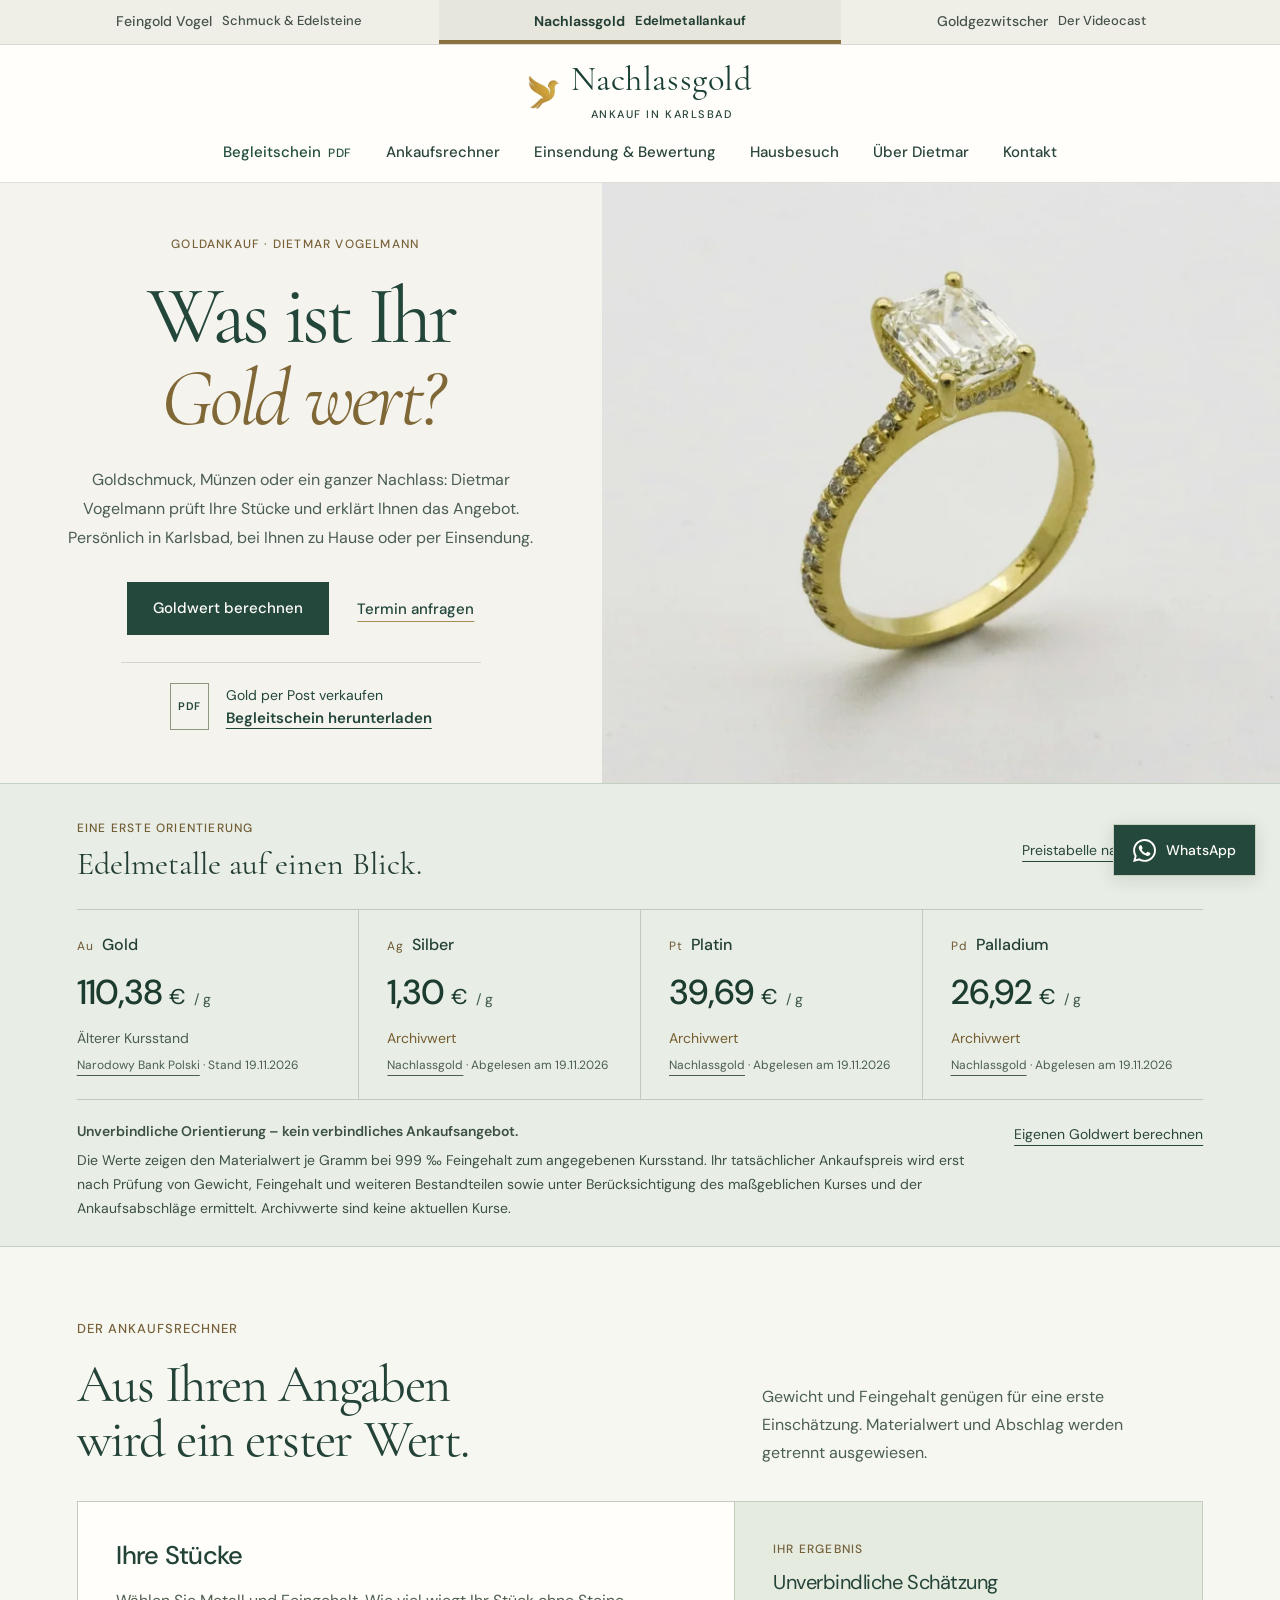
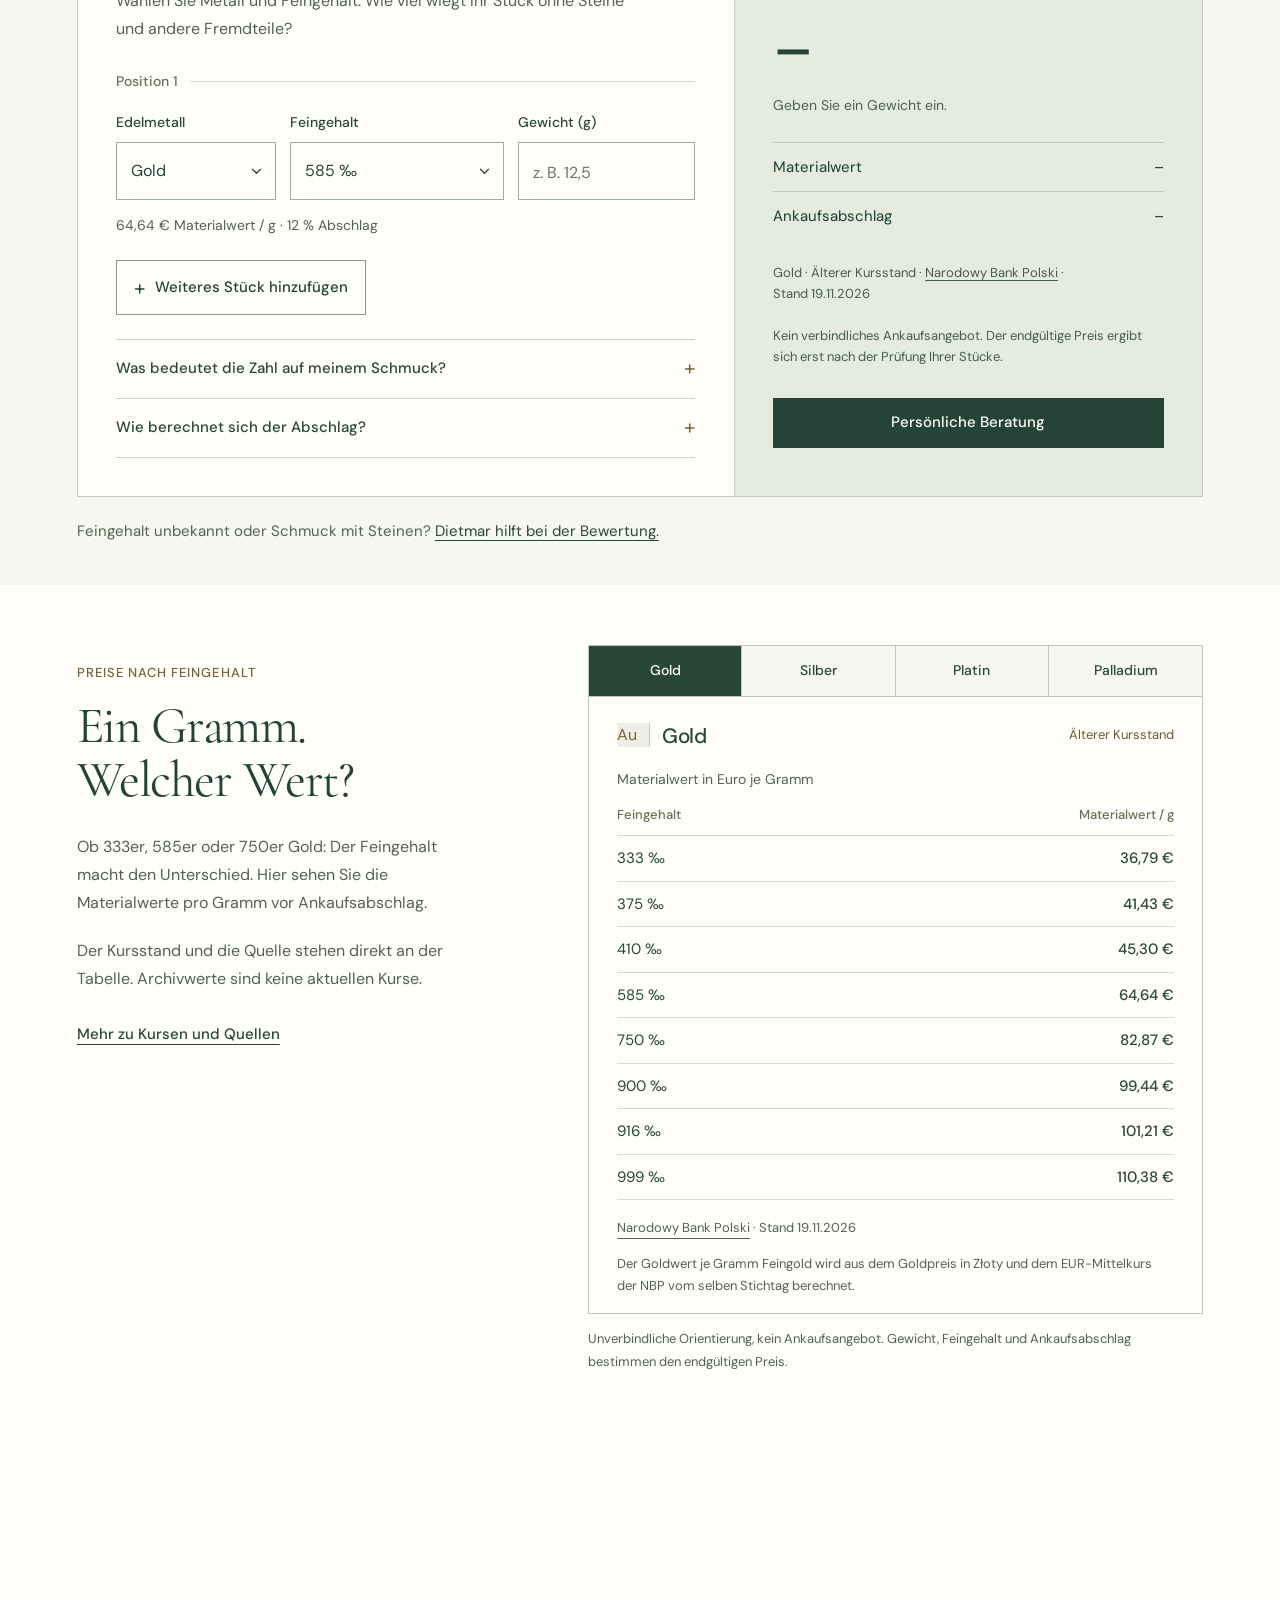
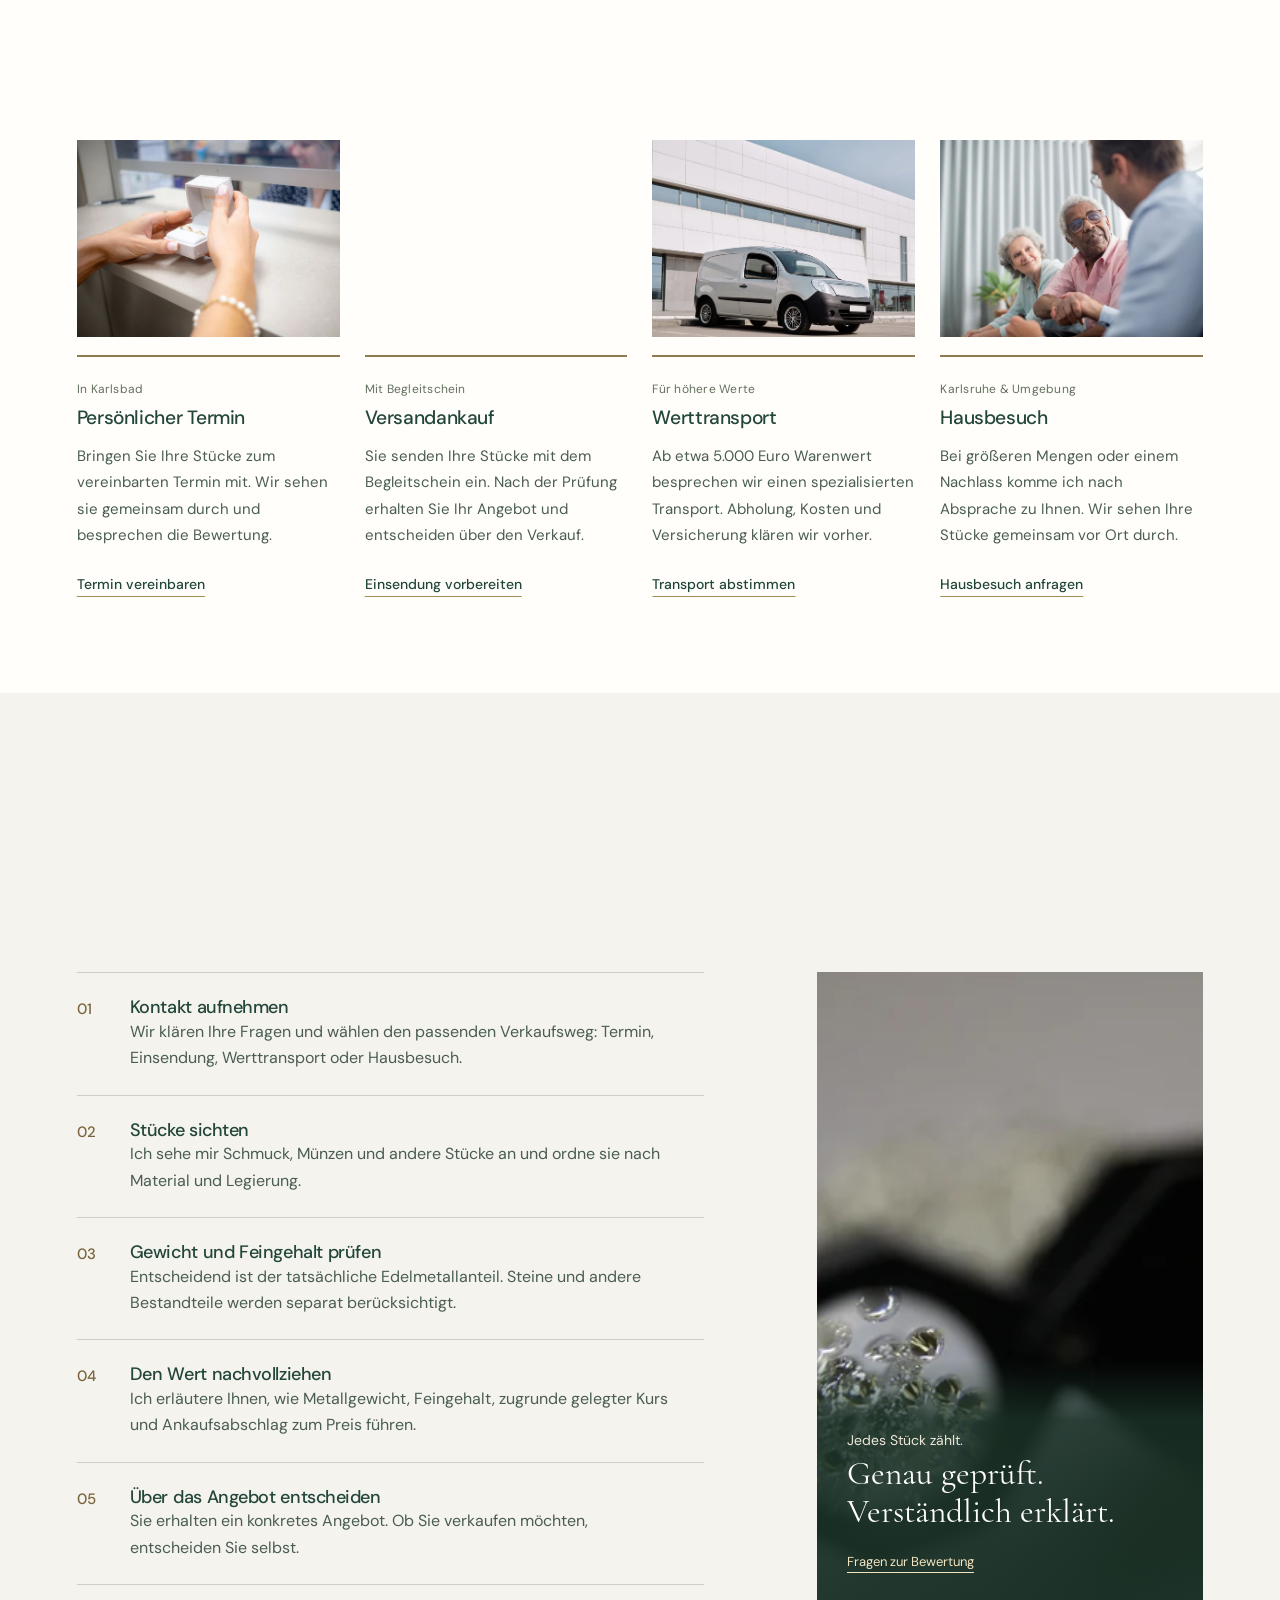
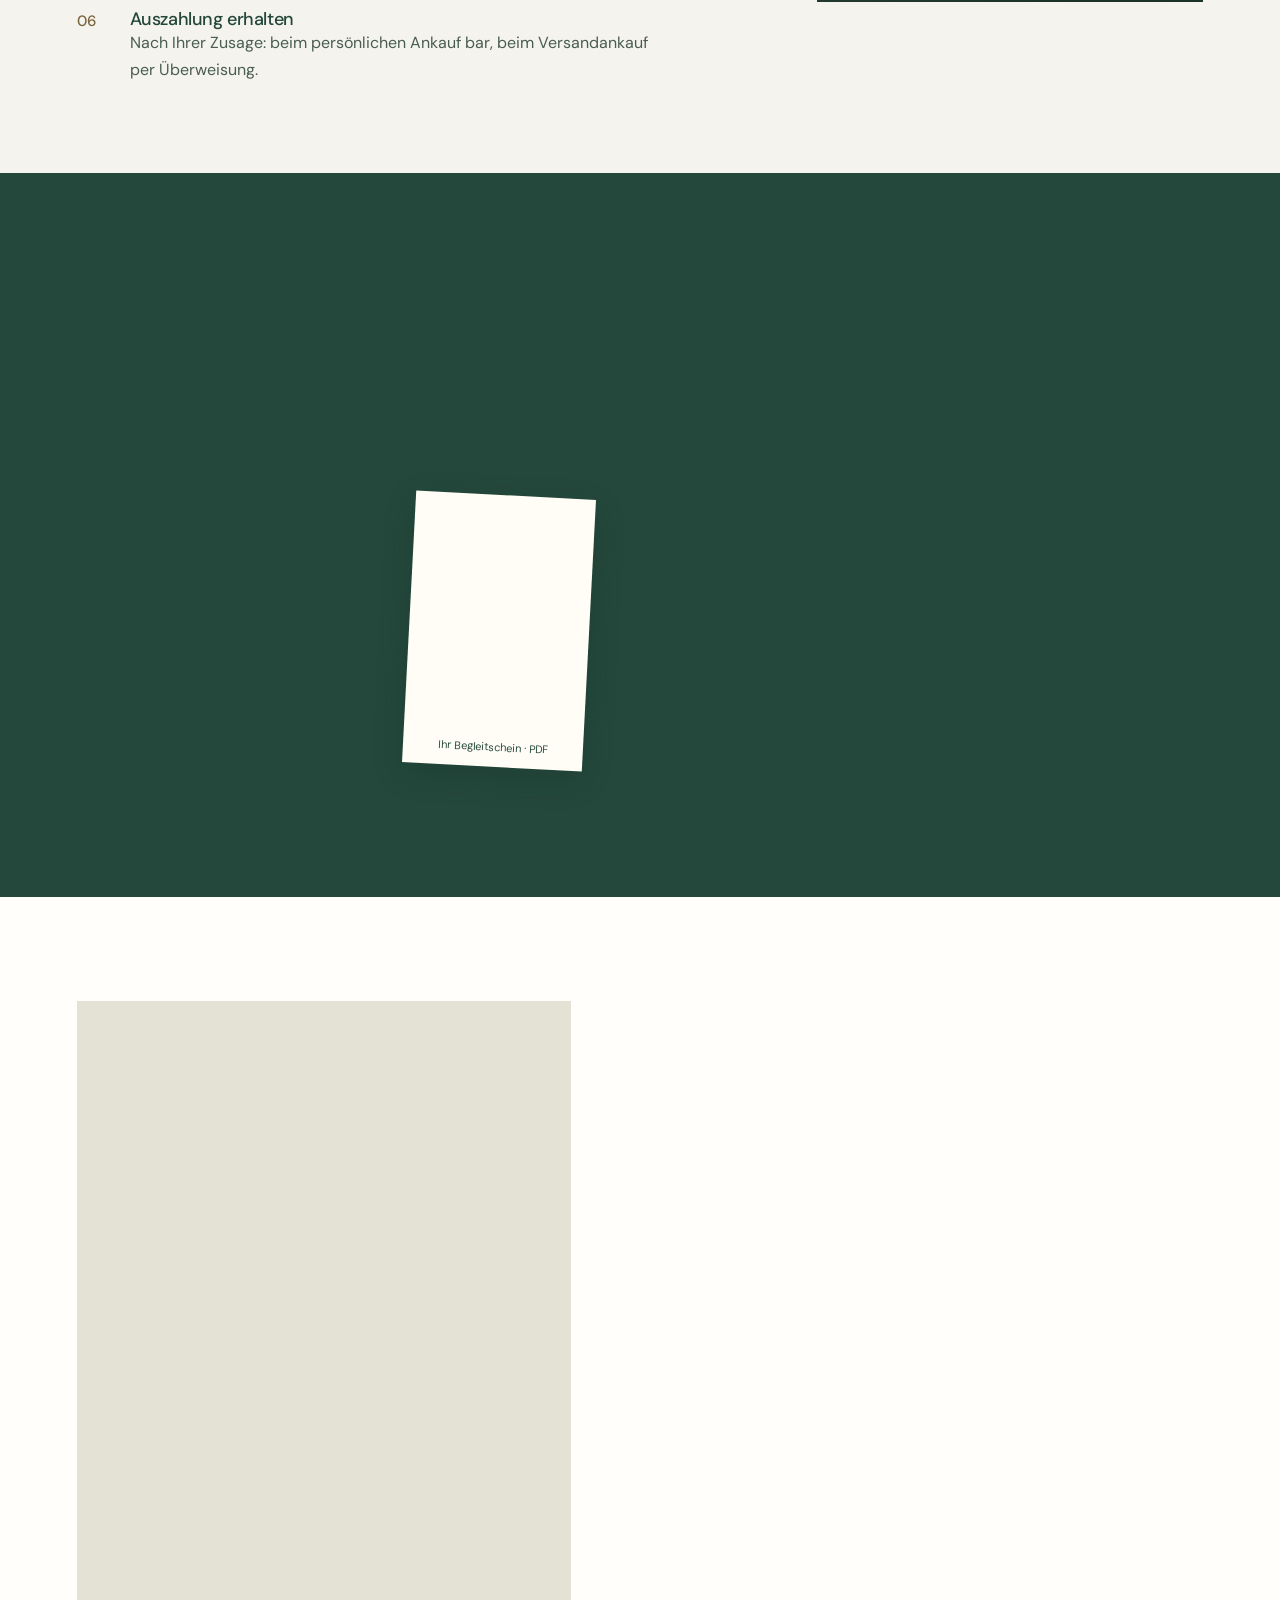
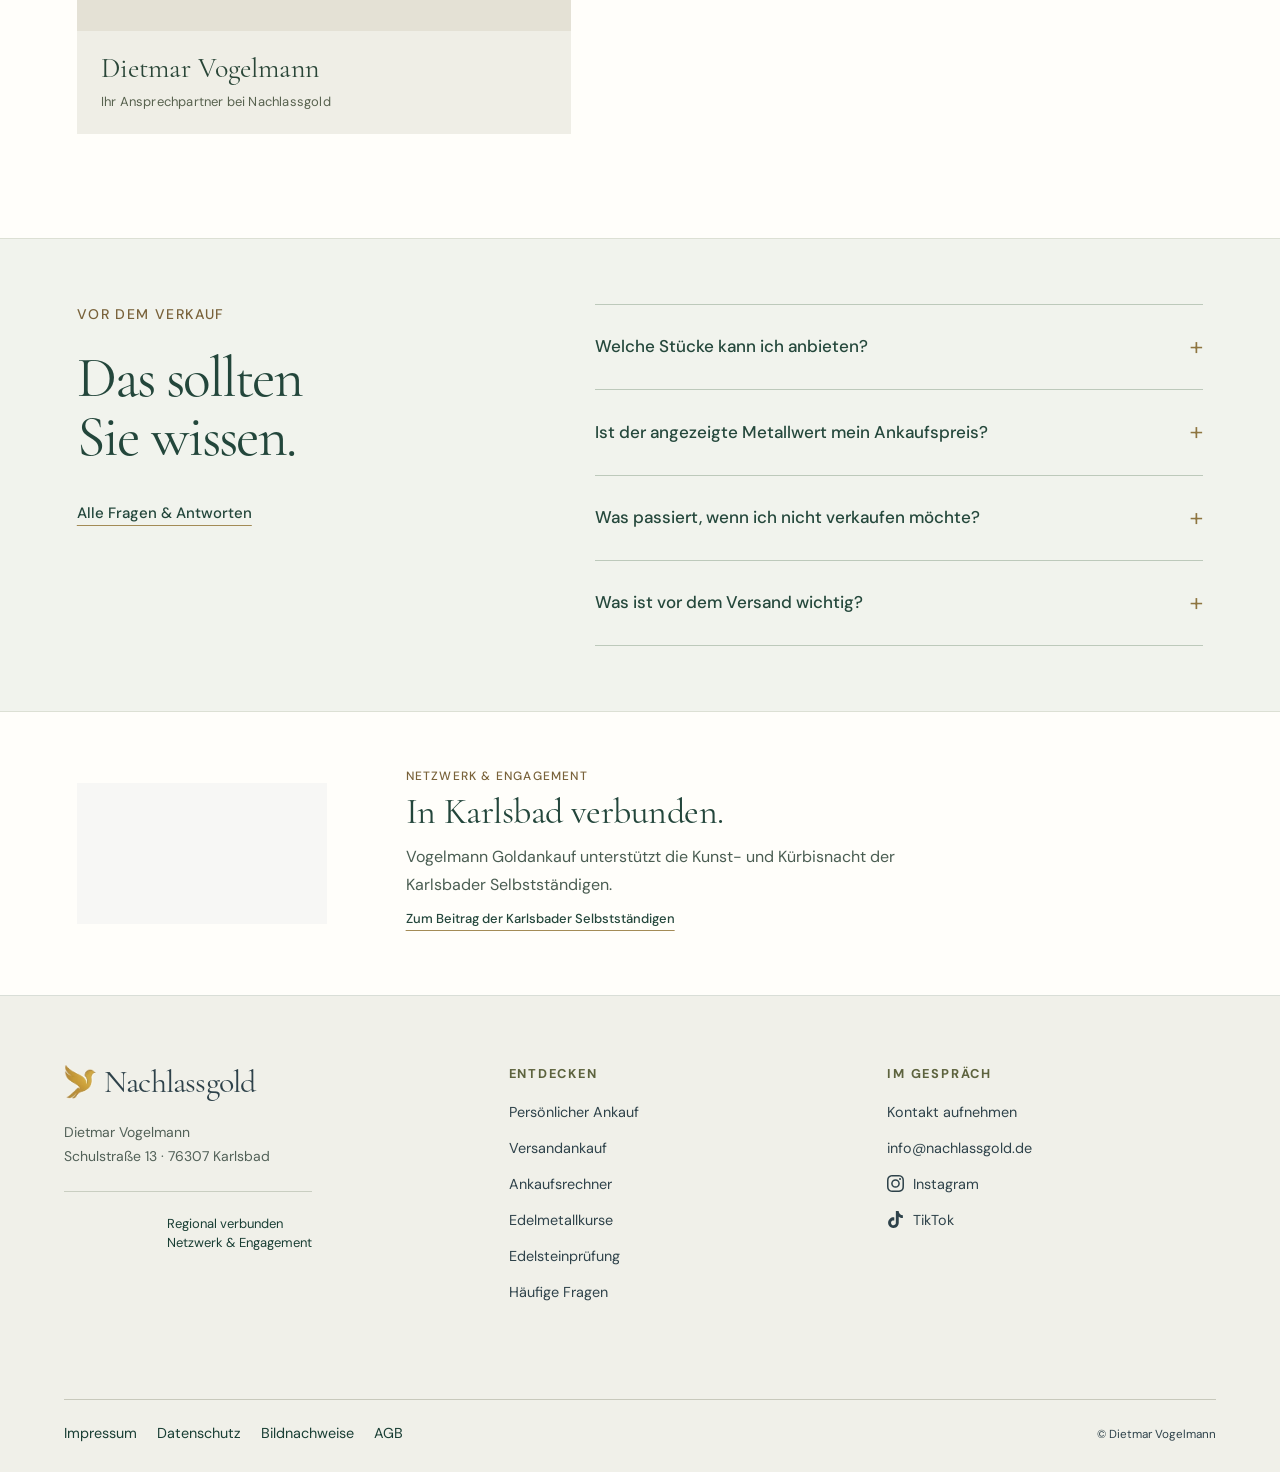
==== commit 97cc74b7: "Improve purchase calculator, add homepage price table and clarify home visits" ====
--- a/index.html
+++ b/index.html
@@ -5,11 +5,12 @@
 <meta http-equiv="x-dns-prefetch-control" content="off"><meta name="theme-color" content="#f8f6f1">
 <meta http-equiv="Content-Security-Policy" content="default-src 'none'; media-src 'self'; img-src 'self'; style-src 'self'; script-src 'self'; connect-src 'self'; font-src 'self'; object-src 'none'; base-uri 'none'; form-action 'none'">
 <title>Nachlassgold · Goldankauf in Karlsbad</title><meta name="description" content="Goldankauf mit Dietmar Vogelmann: persönlicher Termin, Versandankauf, Werttransport oder Hausbesuch. Mit Ankaufsrechner, Begleitschein und klar erklärter Bewertung.">
-<link rel="stylesheet" href="assets/design.css"><link rel="stylesheet" href="assets/rates.css"><script src="assets/rates-data.js" defer></script><script src="assets/rates.js?v=21" defer></script>
+<link rel="stylesheet" href="assets/design.css"><link rel="stylesheet" href="assets/rates.css"><script src="assets/rates-data.js" defer></script><script src="assets/rates.js?v=23" defer></script>
+<script src="assets/feingehalt.js?v=9" defer></script>
 
 <link rel="stylesheet" href="assets/atelier.css">
 
-<meta name="atelier-edition" content="atelier-v22">
+<meta name="atelier-edition" content="atelier-v23">
 <link rel="stylesheet" href="assets/haus-v3.css"><script src="assets/haus-v3.js?v=8" defer></script>
 <link rel="icon" type="image/webp" href="assets/haus-vogel.webp">
 <link rel="stylesheet" href="assets/journal-v4.css">
@@ -30,17 +31,18 @@
 <link rel="stylesheet" href="assets/contact-v20.css?v=20">
 <link rel="stylesheet" href="assets/details-v21.css?v=21">
 <link rel="stylesheet" href="assets/refinement-v22.css?v=22">
+<link rel="stylesheet" href="assets/calculator-v23.css?v=23">
 </head><body class="nachlass page-index journal-v4 hauslicht identity-v10 edition22">
 <a class="skip" href="#inhalt">Zum Inhalt</a>
 <header class="dv-head" data-dv-header="nachlassgold"><div class="dv-brandbar"><nav class="dv-worlds" aria-label="Die drei Marken von Dietmar Vogelmann"><a href="https://feingold-vogel.rateriser.tech/"><span>Feingold Vogel</span><small>Schmuck &amp; Edelsteine</small></a><a href="index.html" class="dv-active" aria-current="true"><span>Nachlassgold</span><small>Edelmetallankauf</small></a><a href="https://goldgezwitscher.rateriser.tech/"><span>Goldgezwitscher</span><small>Der Videocast</small></a></nav></div><div class="dv-core dv-inner"><a class="dv-logo" href="index.html" aria-label="Nachlassgold, zur Startseite"><img src="assets/haus-vogel.webp" width="77" height="85" alt=""><span><strong>Nachlassgold</strong><small>Ankauf in Karlsbad</small></span></a>
-    <button class="dv-menu" type="button" aria-controls="dv-navigation" aria-expanded="false"><i aria-hidden="true"></i>Menü</button><nav class="dv-links" id="dv-navigation" aria-label="Hauptnavigation"><a href="downloads/versandbegleitschein.pdf" download aria-label="Begleitschein herunterladen (PDF)" class="dv-document">Begleitschein<span class="dv-pdf-label">PDF</span></a><a href="ankaufsrechner.html">Ankaufsrechner</a><a href="versandankauf.html">Einsendung &amp; Bewertung</a><a href="persoenlicher-ankauf.html#hausbesuch">Hausbesuch</a><a href="ueber-mich.html">Über Dietmar</a><a href="kontakt.html" class="dv-contact">Kontakt</a></nav></div></header>
+    <button class="dv-menu" type="button" aria-controls="dv-navigation" aria-expanded="false"><i aria-hidden="true"></i>Menü</button><nav class="dv-links" id="dv-navigation" aria-label="Hauptnavigation"><a href="downloads/versandbegleitschein.pdf" download aria-label="Begleitschein herunterladen (PDF)" class="dv-document">Begleitschein<span class="dv-pdf-label">PDF</span></a><a href="#rechner">Ankaufsrechner</a><a href="versandankauf.html">Einsendung &amp; Bewertung</a><a href="persoenlicher-ankauf.html#hausbesuch">Hausbesuch</a><a href="ueber-mich.html">Über Dietmar</a><a href="kontakt.html" class="dv-contact">Kontakt</a></nav></div></header>
 <main id="inhalt" class="ng20-home">
   <section class="ng20-hero" aria-labelledby="ng20-title">
     <div class="ng20-hero-copy">
       <p class="ng20-kicker">Goldankauf · Dietmar Vogelmann</p>
       <h1 id="ng20-title">Was ist Ihr<br><em>Gold wert?</em></h1>
       <p class="ng20-intro">Goldschmuck, Münzen oder ein ganzer Nachlass: Dietmar Vogelmann prüft Ihre Stücke und erklärt Ihnen das Angebot. Persönlich in Karlsbad, bei Ihnen zu Hause oder per Einsendung.</p>
-      <div class="ng20-actions"><a class="ng20-button" href="ankaufsrechner.html">Goldwert berechnen</a><a class="ng20-link" href="kontakt.html">Termin anfragen</a></div>
+      <div class="ng20-actions"><a class="ng20-button" href="#rechner">Goldwert berechnen</a><a class="ng20-link" href="kontakt.html">Termin anfragen</a></div>
       <a class="ng20-hero-document" href="downloads/versandbegleitschein.pdf" download><span class="ng20-pdf">PDF</span><span>Gold per Post verkaufen<strong>Begleitschein herunterladen</strong></span></a>
     </div>
     <div class="ng20-gallery" data-ng-gallery aria-label="Schmuckstücke im Detail">
@@ -53,11 +55,56 @@
 
   <section class="ng20-prices" aria-labelledby="ng20-prices-title">
     <div class="ng20-width">
-      <div class="ng20-price-heading"><div><p class="ng20-kicker">Eine erste Orientierung</p><h2 id="ng20-prices-title">Edelmetalle auf einen Blick.</h2></div><a href="edelmetallkurse.html">Alle Feingehalte &amp; Kursquellen</a></div>
+      <div class="ng20-price-heading"><div><p class="ng20-kicker">Eine erste Orientierung</p><h2 id="ng20-prices-title">Edelmetalle auf einen Blick.</h2></div><a href="#preistabelle">Preistabelle nach Feingehalt</a></div>
       <div class="ng20-price-grid" data-rate-overview><p>Kursübersicht wird geladen. <a href="edelmetallkurse.html">Zu den Edelmetallkursen</a></p></div>
-      <div class="ng20-price-foot" id="bewertung"><p><strong>Unverbindliche Orientierung – kein verbindliches Ankaufsangebot.</strong> Die Werte zeigen den Materialwert je Gramm bei 999 ‰ Feingehalt zum angegebenen Kursstand. Ihr tatsächlicher Ankaufspreis wird erst nach Prüfung von Gewicht, Feingehalt und weiteren Bestandteilen sowie unter Berücksichtigung des maßgeblichen Kurses und der Ankaufsabschläge ermittelt. Archivwerte sind keine aktuellen Kurse.</p><a href="ankaufsrechner.html">Eigenen Goldwert berechnen</a></div>
+      <div class="ng20-price-foot" id="bewertung"><p><strong>Unverbindliche Orientierung – kein verbindliches Ankaufsangebot.</strong> Die Werte zeigen den Materialwert je Gramm bei 999 ‰ Feingehalt zum angegebenen Kursstand. Ihr tatsächlicher Ankaufspreis wird erst nach Prüfung von Gewicht, Feingehalt und weiteren Bestandteilen sowie unter Berücksichtigung des maßgeblichen Kurses und der Ankaufsabschläge ermittelt. Archivwerte sind keine aktuellen Kurse.</p><a href="#rechner">Eigenen Goldwert berechnen</a></div>
     </div>
   </section>
+
+<section class="ng23-home-calculator" aria-labelledby="ng23-calc-title"><div class="ng20-width"><header class="ng23-calc-heading"><div><p class="ng23-kicker">Der Ankaufsrechner</p><h2 id="ng23-calc-title">Aus Ihren Angaben<br>wird ein erster Wert.</h2></div><p>Gewicht und Feingehalt genügen für eine erste Einschätzung. Materialwert und Abschlag werden getrennt ausgewiesen.</p></header><section class="ng-calc ng23-calc" id="rechner" data-rate-calculator aria-label="Edelmetallwert berechnen">
+  <div class="ng-calc-main">
+    <h2>Ihre Stücke</h2>
+    <p>Wählen Sie Metall und Feingehalt. Wie viel wiegt Ihr Stück ohne Steine und andere Fremdteile?</p>
+
+
+<div data-calc-items></div>
+    <button class="ng-add" data-add-item type="button">Weiteres Stück hinzufügen</button>
+<details class="ng23-help"><summary>Was bedeutet die Zahl auf meinem Schmuck?</summary>    <aside class="ng-purity" data-purity-guide data-tone="gold" aria-labelledby="punze-titel">
+      <div class="ng-purity-heading">
+        <h3 id="punze-titel">Der Feinmetallanteil</h3>
+        <span class="ng-purity-position" data-purity-position>Beispiel</span>
+      </div>
+      <div class="ng-purity-values">
+        <div class="ng-purity-value"><span>Punze</span><strong data-purity-stamp>585</strong></div>
+        <span class="ng-purity-arrow" aria-hidden="true">→</span>
+        <div class="ng-purity-value"><span>Feinmetallanteil</span><strong data-purity-percent>58,5 % Gold</strong></div>
+      </div>
+      <div class="ng-purity-track" aria-hidden="true"><progress data-purity-meter max="1000" value="585"></progress></div>
+      <p class="ng-purity-description" aria-live="polite" aria-atomic="true" data-purity-description>585 von 1.000 Gewichtsteilen sind Gold. Ein Gramm dieser Legierung enthält 0,585&nbsp;g Gold.</p>
+    </aside></details>
+    <details class="ng-terms"><summary>Wie berechnet sich der Abschlag?</summary>
+      <p>Wir addieren das eingegebene Gewicht aller Positionen je Metall. Die Staffel gilt dann für alle zugehörigen Positionen. Der Feingehalt bestimmt den Materialwert pro Gramm.</p>
+      <dl><dt>Gold 333 bis 916</dt><dd>Bis 50 g: 12 %, darüber: 10 %</dd><dt>Gold 999</dt><dd>5 %</dd><dt>Silber 800 bis 950</dt><dd>Bis 2.000 g: 20 %, darüber: 17 %</dd><dt>Silber 999 (Münzen und Barren)</dt><dd>Bis 2.000 g: 15 %, darüber: 12 %</dd><dt>Platin und Palladium 950 / 999</dt><dd>25 %</dd></dl>
+    </details>
+  </div>
+  <div class="ng-calc-result">
+    <p class="ng23-result-kicker">Ihr Ergebnis</p><h2>Unverbindliche Schätzung</h2>
+    <div class="ng-result-total" data-total aria-live="polite">–</div>
+    <div class="ng-result-status" data-result-label>Geben Sie ein Gewicht ein.</div>
+    <dl class="ng-breakdown"><div><dt>Materialwert</dt><dd data-material>–</dd></div><div><dt>Ankaufsabschlag</dt><dd data-deduction>–</dd></div></dl>
+    <div class="ng-sources" data-calc-sources></div>
+    <p class="ng-result-foot">Kein verbindliches Ankaufsangebot. Der endgültige Preis ergibt sich erst nach der Prüfung Ihrer Stücke.</p>
+    <button type="button" class="ng-copy" data-copy-result hidden>Berechnung kopieren</button>
+    <span class="ng-copy-message" data-copy-message role="status"></span>
+    <textarea data-copy-fallback aria-label="Berechnung zum Kopieren" rows="6" readonly hidden></textarea>
+    <a class="ng-rate-action" data-sale-request href="kontakt.html">Persönliche Beratung</a>
+    <p class="ng-result-foot" data-mail-note hidden></p>
+  </div>
+  <noscript><p>Für den Rechner benötigen Sie JavaScript. Wir beraten Sie gerne <a href="kontakt.html">persönlich</a>.</p></noscript>
+</section><p class="ng23-under-calc">Feingehalt unbekannt oder Schmuck mit Steinen? <a href="kontakt.html?thema=Bewertung">Dietmar hilft bei der Bewertung.</a></p></div></section><section class="ng23-market-section ng20-width" id="preistabelle" aria-labelledby="ng23-market-title">
+<div class="ng23-market-intro"><p class="ng23-kicker">Preise nach Feingehalt</p><h2 id="ng23-market-title">Ein Gramm.<br> Welcher Wert?</h2><p>Ob 333er, 585er oder 750er Gold: Der Feingehalt macht den Unterschied. Hier sehen Sie die Materialwerte pro Gramm vor Ankaufsabschlag.</p><p class="ng23-table-note">Der Kursstand und die Quelle stehen direkt an der Tabelle. Archivwerte sind keine aktuellen Kurse.</p><a class="ng23-simple-link" href="edelmetallkurse.html">Mehr zu Kursen und Quellen</a></div>
+<section class="ng-market ng23-market" data-rate-market aria-label="Materialwerte nach Feingehalt"><div class="ng-market-tabs" data-metal-tabs role="group" aria-label="Edelmetall auswählen"></div><div class="ng-metal-detail" data-metal-detail></div><p class="ng-rate-note">Unverbindliche Orientierung, kein Ankaufsangebot. Gewicht, Feingehalt und Ankaufsabschlag bestimmen den endgültigen Preis.</p><noscript><p>Die Kurstabelle benötigt JavaScript. <a href="kontakt.html">Fragen Sie Dietmar nach einem Richtwert.</a></p></noscript></section>
+</section>
 
   <section class="ng20-routes ng20-width" id="verkaufswege" aria-labelledby="ng20-routes-title">
     <div class="ng20-route-intro"><div><p class="ng20-kicker">So können Sie verkaufen</p><h2 id="ng20-routes-title">Vier Wege.<br>Ein Ansprechpartner.</h2></div><p>Persönlich oder per Einsendung: Wählen Sie den Weg, der zu Ihnen und Ihren Stücken passt.</p></div>
@@ -97,9 +144,9 @@
 </main>
 
 <footer class="site-footer"><div class="foot-inner">
-<div class="foot-cols"><div><a class="foot-brand" href="index.html"><img src="assets/haus-vogel.webp" width="77" height="85" alt="">Nachlassgold</a><p class="foot-title">Dietmar Vogelmann<br>Schulstraße 13 · 76307 Karlsbad</p><a class="ng20-footer-network" href="index.html#regional"><img src="assets/karlsbader-v20-480.webp" width="480" height="270" alt="Die Karlsbader Selbstständigen" loading="lazy" decoding="async"><span>Regional verbunden<br>Netzwerk &amp; Engagement</span></a></div><div><p class="foot-heading">Entdecken</p><nav class="foot-links" aria-label="Themen"><a href="persoenlicher-ankauf.html">Persönlicher Ankauf</a><a href="versandankauf.html">Versandankauf</a><a href="ankaufsrechner.html">Ankaufsrechner</a><a href="edelmetallkurse.html">Edelmetallkurse</a><a href="edelsteine.html">Edelsteinprüfung</a><a href="fragen.html">Häufige Fragen</a></nav></div>
+<div class="foot-cols"><div><a class="foot-brand" href="index.html"><img src="assets/haus-vogel.webp" width="77" height="85" alt="">Nachlassgold</a><p class="foot-title">Dietmar Vogelmann<br>Schulstraße 13 · 76307 Karlsbad</p><a class="ng20-footer-network" href="index.html#regional"><img src="assets/karlsbader-v20-480.webp" width="480" height="270" alt="Die Karlsbader Selbstständigen" loading="lazy" decoding="async"><span>Regional verbunden<br>Netzwerk &amp; Engagement</span></a></div><div><p class="foot-heading">Entdecken</p><nav class="foot-links" aria-label="Themen"><a href="persoenlicher-ankauf.html">Persönlicher Ankauf</a><a href="versandankauf.html">Versandankauf</a><a href="#rechner">Ankaufsrechner</a><a href="edelmetallkurse.html">Edelmetallkurse</a><a href="edelsteine.html">Edelsteinprüfung</a><a href="fragen.html">Häufige Fragen</a></nav></div>
 <div><p class="foot-heading">Im Gespräch</p><nav class="foot-links" aria-label="Kontakt und soziale Medien"><a href="kontakt.html">Kontakt aufnehmen</a><a href="mailto:info@nachlassgold.de">info@nachlassgold.de</a><a href="https://www.instagram.com/feingold_vogel/" rel="external noreferrer noopener"><svg class="v16-social-icon" viewBox="0 0 24 24" width="20" height="20" fill="currentColor" aria-hidden="true" focusable="false"><path d="M7.0301.084c-1.2768.0602-2.1487.264-2.911.5634-.7888.3075-1.4575.72-2.1228 1.3877-.6652.6677-1.075 1.3368-1.3802 2.127-.2954.7638-.4956 1.6365-.552 2.914-.0564 1.2775-.0689 1.6882-.0626 4.947.0062 3.2586.0206 3.6671.0825 4.9473.061 1.2765.264 2.1482.5635 2.9107.308.7889.72 1.4573 1.388 2.1228.6679.6655 1.3365 1.0743 2.1285 1.38.7632.295 1.6361.4961 2.9134.552 1.2773.056 1.6884.069 4.9462.0627 3.2578-.0062 3.668-.0207 4.9478-.0814 1.28-.0607 2.147-.2652 2.9098-.5633.7889-.3086 1.4578-.72 2.1228-1.3881.665-.6682 1.0745-1.3378 1.3795-2.1284.2957-.7632.4966-1.636.552-2.9124.056-1.2809.0692-1.6898.063-4.948-.0063-3.2583-.021-3.6668-.0817-4.9465-.0607-1.2797-.264-2.1487-.5633-2.9117-.3084-.7889-.72-1.4568-1.3876-2.1228C21.2982 1.33 20.628.9208 19.8378.6165 19.074.321 18.2017.1197 16.9244.0645 15.6471.0093 15.236-.005 11.977.0014 8.718.0076 8.31.0215 7.0301.0839m.1402 21.6932c-1.17-.0509-1.8053-.2453-2.2287-.408-.5606-.216-.96-.4771-1.3819-.895-.422-.4178-.6811-.8186-.9-1.378-.1644-.4234-.3624-1.058-.4171-2.228-.0595-1.2645-.072-1.6442-.079-4.848-.007-3.2037.0053-3.583.0607-4.848.05-1.169.2456-1.805.408-2.2282.216-.5613.4762-.96.895-1.3816.4188-.4217.8184-.6814 1.3783-.9003.423-.1651 1.0575-.3614 2.227-.4171 1.2655-.06 1.6447-.072 4.848-.079 3.2033-.007 3.5835.005 4.8495.0608 1.169.0508 1.8053.2445 2.228.408.5608.216.96.4754 1.3816.895.4217.4194.6816.8176.9005 1.3787.1653.4217.3617 1.056.4169 2.2263.0602 1.2655.0739 1.645.0796 4.848.0058 3.203-.0055 3.5834-.061 4.848-.051 1.17-.245 1.8055-.408 2.2294-.216.5604-.4763.96-.8954 1.3814-.419.4215-.8181.6811-1.3783.9-.4224.1649-1.0577.3617-2.2262.4174-1.2656.0595-1.6448.072-4.8493.079-3.2045.007-3.5825-.006-4.848-.0608M16.953 5.5864A1.44 1.44 0 1 0 18.39 4.144a1.44 1.44 0 0 0-1.437 1.4424M5.8385 12.012c.0067 3.4032 2.7706 6.1557 6.173 6.1493 3.4026-.0065 6.157-2.7701 6.1506-6.1733-.0065-3.4032-2.771-6.1565-6.174-6.1498-3.403.0067-6.156 2.771-6.1496 6.1738M8 12.0077a4 4 0 1 1 4.008 3.9921A3.9996 3.9996 0 0 1 8 12.0077"/></svg>Instagram</a><a href="https://www.tiktok.com/@feingold.vogel" rel="external noreferrer noopener"><svg class="v16-social-icon" viewBox="0 0 24 24" width="20" height="20" fill="currentColor" aria-hidden="true" focusable="false"><path d="M12.525.02c1.31-.02 2.61-.01 3.91-.02.08 1.53.63 3.09 1.75 4.17 1.12 1.11 2.7 1.62 4.24 1.79v4.03c-1.44-.05-2.89-.35-4.2-.97-.57-.26-1.1-.59-1.62-.93-.01 2.92.01 5.84-.02 8.75-.08 1.4-.54 2.79-1.35 3.94-1.31 1.92-3.58 3.17-5.91 3.21-1.43.08-2.86-.31-4.08-1.03-2.02-1.19-3.44-3.37-3.65-5.71-.02-.5-.03-1-.01-1.49.18-1.9 1.12-3.72 2.58-4.96 1.66-1.44 3.98-2.13 6.15-1.72.02 1.48-.04 2.96-.04 4.44-.99-.32-2.15-.23-3.02.37-.63.41-1.11 1.04-1.36 1.75-.21.51-.15 1.07-.14 1.61.24 1.64 1.82 3.02 3.5 2.87 1.12-.01 2.19-.66 2.77-1.61.19-.33.4-.67.41-1.06.1-1.79.06-3.57.07-5.36.01-4.03-.01-8.05.02-12.07z"/></svg>TikTok</a></nav></div></div>
 <div class="foot-base"><nav aria-label="Rechtliches"><a href="impressum.html">Impressum</a><a href="datenschutz.html">Datenschutz</a><a href="bildnachweise.html">Bildnachweise</a><a href="agb.html">AGB</a></nav><small>© Dietmar Vogelmann</small></div></div></footer>
-<nav class="ng-mobile-actions" aria-label="Schnell zum Goldankauf"><a href="ankaufsrechner.html#rechner">Rechner</a><a href="downloads/versandbegleitschein.pdf" download aria-label="Begleitschein herunterladen (PDF)">Begleitschein</a><a class="ng20-mobile-wa" href="https://wa.me/4915207034434" target="_blank" rel="noopener noreferrer" aria-label="Dietmar auf WhatsApp kontaktieren"><svg class="ng20-wa-icon" viewBox="0 0 24 24" width="24" height="24" fill="currentColor" aria-hidden="true" focusable="false"><path d="M17.472 14.382c-.297-.149-1.758-.867-2.03-.967-.273-.099-.471-.148-.67.15-.197.297-.767.966-.94 1.164-.173.199-.347.223-.644.075-.297-.15-1.255-.463-2.39-1.475-.883-.788-1.48-1.761-1.653-2.059-.173-.297-.018-.458.13-.606.134-.133.298-.347.446-.52.149-.174.198-.298.298-.497.099-.198.05-.371-.025-.52-.075-.149-.669-1.612-.916-2.207-.242-.579-.487-.5-.669-.51-.173-.008-.371-.01-.57-.01-.198 0-.52.074-.792.372-.272.297-1.04 1.016-1.04 2.479 0 1.462 1.065 2.875 1.213 3.074.149.198 2.096 3.2 5.077 4.487.709.306 1.262.489 1.694.625.712.227 1.36.195 1.871.118.571-.085 1.758-.719 2.006-1.413.248-.694.248-1.289.173-1.413-.074-.124-.272-.198-.57-.347m-5.421 7.403h-.004a9.87 9.87 0 01-5.031-1.378l-.361-.214-3.741.982.998-3.648-.235-.374a9.86 9.86 0 01-1.51-5.26c.001-5.45 4.436-9.884 9.888-9.884 2.64 0 5.122 1.03 6.988 2.898a9.825 9.825 0 012.893 6.994c-.003 5.45-4.437 9.884-9.885 9.884m8.413-18.297A11.815 11.815 0 0012.05 0C5.495 0 .16 5.335.157 11.892c0 2.096.547 4.142 1.588 5.945L.057 24l6.305-1.654a11.882 11.882 0 005.683 1.448h.005c6.554 0 11.89-5.335 11.893-11.893a11.821 11.821 0 00-3.48-8.413Z"/></svg>WhatsApp</a></nav>
+<nav class="ng-mobile-actions" aria-label="Schnell zum Goldankauf"><a href="#rechner">Rechner</a><a href="downloads/versandbegleitschein.pdf" download aria-label="Begleitschein herunterladen (PDF)">Begleitschein</a><a class="ng20-mobile-wa" href="https://wa.me/4915207034434" target="_blank" rel="noopener noreferrer" aria-label="Dietmar auf WhatsApp kontaktieren"><svg class="ng20-wa-icon" viewBox="0 0 24 24" width="24" height="24" fill="currentColor" aria-hidden="true" focusable="false"><path d="M17.472 14.382c-.297-.149-1.758-.867-2.03-.967-.273-.099-.471-.148-.67.15-.197.297-.767.966-.94 1.164-.173.199-.347.223-.644.075-.297-.15-1.255-.463-2.39-1.475-.883-.788-1.48-1.761-1.653-2.059-.173-.297-.018-.458.13-.606.134-.133.298-.347.446-.52.149-.174.198-.298.298-.497.099-.198.05-.371-.025-.52-.075-.149-.669-1.612-.916-2.207-.242-.579-.487-.5-.669-.51-.173-.008-.371-.01-.57-.01-.198 0-.52.074-.792.372-.272.297-1.04 1.016-1.04 2.479 0 1.462 1.065 2.875 1.213 3.074.149.198 2.096 3.2 5.077 4.487.709.306 1.262.489 1.694.625.712.227 1.36.195 1.871.118.571-.085 1.758-.719 2.006-1.413.248-.694.248-1.289.173-1.413-.074-.124-.272-.198-.57-.347m-5.421 7.403h-.004a9.87 9.87 0 01-5.031-1.378l-.361-.214-3.741.982.998-3.648-.235-.374a9.86 9.86 0 01-1.51-5.26c.001-5.45 4.436-9.884 9.888-9.884 2.64 0 5.122 1.03 6.988 2.898a9.825 9.825 0 012.893 6.994c-.003 5.45-4.437 9.884-9.885 9.884m8.413-18.297A11.815 11.815 0 0012.05 0C5.495 0 .16 5.335.157 11.892c0 2.096.547 4.142 1.588 5.945L.057 24l6.305-1.654a11.882 11.882 0 005.683 1.448h.005c6.554 0 11.89-5.335 11.893-11.893a11.821 11.821 0 00-3.48-8.413Z"/></svg>WhatsApp</a></nav>
 <a class="ng20-whatsapp" href="https://wa.me/4915207034434" target="_blank" rel="noopener noreferrer" aria-label="Dietmar Vogelmann auf WhatsApp kontaktieren"><svg class="ng20-wa-icon" viewBox="0 0 24 24" width="24" height="24" fill="currentColor" aria-hidden="true" focusable="false"><path d="M17.472 14.382c-.297-.149-1.758-.867-2.03-.967-.273-.099-.471-.148-.67.15-.197.297-.767.966-.94 1.164-.173.199-.347.223-.644.075-.297-.15-1.255-.463-2.39-1.475-.883-.788-1.48-1.761-1.653-2.059-.173-.297-.018-.458.13-.606.134-.133.298-.347.446-.52.149-.174.198-.298.298-.497.099-.198.05-.371-.025-.52-.075-.149-.669-1.612-.916-2.207-.242-.579-.487-.5-.669-.51-.173-.008-.371-.01-.57-.01-.198 0-.52.074-.792.372-.272.297-1.04 1.016-1.04 2.479 0 1.462 1.065 2.875 1.213 3.074.149.198 2.096 3.2 5.077 4.487.709.306 1.262.489 1.694.625.712.227 1.36.195 1.871.118.571-.085 1.758-.719 2.006-1.413.248-.694.248-1.289.173-1.413-.074-.124-.272-.198-.57-.347m-5.421 7.403h-.004a9.87 9.87 0 01-5.031-1.378l-.361-.214-3.741.982.998-3.648-.235-.374a9.86 9.86 0 01-1.51-5.26c.001-5.45 4.436-9.884 9.888-9.884 2.64 0 5.122 1.03 6.988 2.898a9.825 9.825 0 012.893 6.994c-.003 5.45-4.437 9.884-9.885 9.884m8.413-18.297A11.815 11.815 0 0012.05 0C5.495 0 .16 5.335.157 11.892c0 2.096.547 4.142 1.588 5.945L.057 24l6.305-1.654a11.882 11.882 0 005.683 1.448h.005c6.554 0 11.89-5.335 11.893-11.893a11.821 11.821 0 00-3.48-8.413Z"/></svg><span>WhatsApp</span></a>
 </body></html>
--- a/assets/calculator-v23.css
+++ b/assets/calculator-v23.css
@@ -0,0 +1,147 @@
+/* A shared calculator on the homepage and the dedicated calculation page. */
+.nachlass.identity-v10 .ng23-home-calculator{background:#f7f7f1;padding:72px 0 40px;scroll-margin-top:25px}
+.nachlass.identity-v10 .ng23-kicker{font:500 .8125rem/1.5 var(--sans);text-transform:uppercase;letter-spacing:.08em;color:#77613a;margin:0 0 18px}
+.nachlass.identity-v10 .ng23-calc-heading{display:grid;grid-template-columns:1.35fr 1fr;gap:8%;align-items:end;margin-bottom:34px}
+.nachlass.identity-v10 .ng23-calc-heading h2{font:400 clamp(2.8rem,4.1vw,4.1rem)/1.05 var(--serif);letter-spacing:-.03em;margin:0;color:#244338}
+.nachlass.identity-v10 .ng23-calc-heading>p{font:400 1rem/1.75 var(--sans);max-width:43ch;margin:0;color:#4b5f50}
+.nachlass.identity-v10 .ng23-calc{--ng-ink:#254337;--ng-muted:#526252;--ng-line:#cdd5c6;display:grid;grid-template-columns:minmax(0,1.4fr) minmax(0,1fr);gap:0;align-items:stretch;margin:0;border:1px solid #c4ccbd;background:#fffefa;scroll-margin-top:28px}
+.nachlass.identity-v10 .ng23-calc :is(.ng-calc-main,.ng-calc-result){border:0;padding:clamp(24px,3vw,44px);min-width:0;box-shadow:none;border-radius:0}
+.nachlass.identity-v10 .ng23-calc .ng-calc-main{background:#fffefa}
+.nachlass.identity-v10 .ng23-calc h2{font:500 clamp(1.5rem,2vw,1.8rem)/1.25 var(--sans);letter-spacing:-.025em;margin:0 0 15px;color:#244338}
+.nachlass.identity-v10 .ng23-calc .ng-calc-main>p{font:400 1rem/1.75 var(--sans);color:#526252;margin:0;max-width:49ch}
+.nachlass.identity-v10 .ng23-calc .ng-calc-line{border:0;border-top:1px solid #d6dacd;padding:20px 0 0;margin:28px 0 22px}
+.nachlass.identity-v10 .ng23-calc .ng-calc-line legend{font:500 .875rem/1.5 var(--sans);color:#667157;padding:0 12px 0 0}
+.nachlass.identity-v10 .ng23-calc .ng-line-fields{grid-template-columns:minmax(0,.9fr) minmax(0,1.2fr) minmax(0,1fr);gap:14px}
+.nachlass.identity-v10 .ng23-calc .ng-field{gap:9px;font:500 .875rem/1.5 var(--sans);color:#294739;min-width:0}
+.nachlass.identity-v10 .ng23-calc .ng-field :is(select,input){font:400 1rem/1.4 var(--sans);color:#244338;background-color:#fffefa;border:1px solid #9cae97;border-radius:0;min-height:58px;padding:13px 14px;margin:0;width:100%;box-sizing:border-box}
+.nachlass.identity-v10 .ng23-calc .ng-field select{appearance:none;padding-right:35px;background-image:url('select-chevron-v23.svg');background-repeat:no-repeat;background-position:right 13px center;background-size:11px 7px}
+.nachlass.identity-v10 .ng23-calc .ng-field input{font-size:1.25rem;font-weight:500;font-variant-numeric:tabular-nums}
+.nachlass.identity-v10 .ng23-calc .ng-field input::placeholder{font-size:1rem;font-weight:400;color:#6b7568;opacity:1}
+.nachlass.identity-v10 .ng23-calc .ng-field input[aria-invalid=true]{border:2px solid #a5402a;background:#fff8f5}
+.nachlass.identity-v10 .ng23-calc .ng-line-note{font:400 .875rem/1.65 var(--sans);color:#526252;margin:14px 0 0;max-width:none}
+.nachlass.identity-v10 .ng23-calc .ng-line-note.is-invalid{color:#973d29}
+.nachlass.identity-v10 .ng23-calc .ng-remove{padding:8px 0;margin-top:5px;min-height:44px;color:#6e503c;font:400 .875rem/1.5 var(--sans);border:0;background:none;cursor:pointer}
+.nachlass.identity-v10 .ng23-calc .ng-add{display:inline-flex;align-items:center;justify-content:center;gap:10px;min-height:48px;border:1px solid #899e82;background:transparent;color:#244338;padding:11px 17px;border-radius:0;font:500 .9375rem/1.5 var(--sans);cursor:pointer}
+.nachlass.identity-v10 .ng23-calc .ng-add::before{content:'+';font-size:1.3rem;font-weight:400}
+.nachlass.identity-v10 .ng23-calc .ng-add:hover{background:#e9eee3}
+.nachlass.identity-v10 .ng23-calc .ng-calc-result{background:#e5ebdf;border-left:1px solid #c4ccbd;position:relative;color:#244338;display:flex;flex-direction:column;align-items:stretch}
+.nachlass.identity-v10 .ng23-calc .ng23-result-kicker{font:500 .75rem/1.5 var(--sans);letter-spacing:.1em;text-transform:uppercase;color:#74603a;margin:0 0 12px}
+.nachlass.identity-v10 .ng23-calc .ng-calc-result h2{font-size:1.25rem;font-weight:400;margin:0}
+.nachlass.identity-v10 .ng23-calc .ng-result-total{font:500 clamp(2.8rem,4.6vw,4.4rem)/1.12 var(--sans);font-variant-numeric:tabular-nums;letter-spacing:-.045em;color:#254337;margin:22px 0 11px;overflow-wrap:anywhere}
+.nachlass.identity-v10 .ng23-calc .ng-result-status{font:400 .875rem/1.6 var(--sans);color:#4c604d;margin:0}
+.nachlass.identity-v10 .ng23-calc .ng-breakdown{margin:25px 0 21px;display:block}
+.nachlass.identity-v10 .ng23-calc .ng-breakdown>div{display:flex;justify-content:space-between;flex-wrap:wrap;gap:10px;border-top:1px solid #bfcdb7;padding:13px 0;font:400 .9375rem/1.5 var(--sans)}
+.nachlass.identity-v10 .ng23-calc .ng-breakdown dd{font-weight:500;white-space:nowrap;color:#294739}
+.nachlass.identity-v10 .ng23-calc :is(.ng-result-foot,.ng-attribution){font:400 .8125rem/1.65 var(--sans);color:#465d48;margin:0 0 14px;max-width:none}
+.nachlass.identity-v10 .ng23-calc .ng-sources{margin-bottom:6px}
+.nachlass.identity-v10 .ng23-calc .ng-sources a{color:inherit;text-decoration:underline;text-underline-offset:3px}
+.nachlass.identity-v10 .ng23-calc .ng-rate-action{display:flex;align-items:center;justify-content:center;min-height:50px;padding:12px 18px;border:1px solid #254337;background:#254337;color:#fffefa;font:500 .9375rem/1.5 var(--sans);text-decoration:none;border-radius:0;gap:0;margin-top:16px;text-align:center}
+.nachlass.identity-v10 .ng23-calc .ng-rate-action:hover{background:#365b46}
+.nachlass.identity-v10 .ng23-calc .ng-copy{background:transparent;border:1px solid #8c9f82;color:#294739;min-height:46px;border-radius:0;font:500 .875rem/1.5 var(--sans);margin:0;padding:10px 14px;cursor:pointer}
+.nachlass.identity-v10 .ng23-calc .ng-copy:hover{background:#d6e1cc}
+.nachlass.identity-v10 .ng23-calc .ng-copy-message{font-size:.875rem;color:#294739}
+.nachlass.identity-v10 .ng23-calc [data-mail-note]{margin-top:12px;margin-bottom:0}
+.nachlass.identity-v10 .ng23-calc :is(.ng23-help,.ng-terms){margin:24px 0 0;padding:0;border:0;border-top:1px solid #ccd4c4;background:none;font-size:.9375rem}
+.nachlass.identity-v10 .ng23-calc .ng-terms{margin-top:0;border-bottom:1px solid #ccd4c4}
+.nachlass.identity-v10 .ng23-calc :is(.ng23-help,.ng-terms)>summary{display:flex;justify-content:space-between;align-items:center;gap:18px;cursor:pointer;list-style:none;font:500 .9375rem/1.5 var(--sans);min-height:58px;padding:15px 0;color:#294739}
+.nachlass.identity-v10 .ng23-calc summary::-webkit-details-marker{display:none}
+.nachlass.identity-v10 .ng23-calc :is(.ng23-help,.ng-terms)>summary::after{content:'+';font:400 1.3rem/1 var(--sans);flex-shrink:0;color:#75633c}
+.nachlass.identity-v10 .ng23-calc :is(.ng23-help,.ng-terms)[open]>summary::after{content:'−'}
+.nachlass.identity-v10 .ng23-calc .ng-terms>p{font-size:.9375rem;line-height:1.7;margin:2px 0 20px}
+.nachlass.identity-v10 .ng23-calc .ng-terms dl{margin:0 0 22px;display:block}
+.nachlass.identity-v10 .ng23-calc .ng-terms dt{font-weight:500;margin:15px 0 4px}
+.nachlass.identity-v10 .ng23-calc .ng-terms dd{margin:0;line-height:1.6}
+.nachlass.identity-v10 .ng23-calc .ng-purity{padding:0 0 22px;margin:0;border:0;background:none;display:block}
+.nachlass.identity-v10 .ng23-calc .ng-purity-heading{display:flex;justify-content:space-between;gap:15px;align-items:baseline;margin:0 0 20px}
+.nachlass.identity-v10 .ng23-calc .ng-purity h3{font:500 1rem/1.4 var(--sans);margin:0;letter-spacing:0}
+.nachlass.identity-v10 .ng23-calc .ng-purity-position{font:400 .75rem/1.5 var(--sans);color:#637054}
+.nachlass.identity-v10 .ng23-calc .ng-purity-values{display:flex;align-items:center;gap:18px}
+.nachlass.identity-v10 .ng23-calc .ng-purity-value{display:grid;gap:5px}
+.nachlass.identity-v10 .ng23-calc .ng-purity-value>span{font-size:.8125rem;color:#617155}
+.nachlass.identity-v10 .ng23-calc .ng-purity-value strong{font:500 1.35rem/1.4 var(--sans);letter-spacing:-.015em}
+.nachlass.identity-v10 .ng23-calc .ng-purity-arrow{font-size:1.2rem;color:#7a673d}
+.nachlass.identity-v10 .ng23-calc .ng-purity-track{margin:17px 0 12px}
+.nachlass.identity-v10 .ng23-calc .ng-purity-track progress{display:block;width:100%;height:5px;accent-color:#8b7141;border:0;background:#e4e5db}
+.nachlass.identity-v10 .ng23-calc .ng-purity-track progress::-webkit-progress-bar{background:#e4e5db}
+.nachlass.identity-v10 .ng23-calc .ng-purity-track progress::-webkit-progress-value{background:#8b7141}
+.nachlass.identity-v10 .ng23-calc .ng-purity-description{font:400 .9375rem/1.7 var(--sans);margin:0;color:#526252}
+.nachlass.identity-v10 .ng23-under-calc{font:400 .9375rem/1.7 var(--sans);margin:22px 0 0;color:#526252;max-width:none}
+.nachlass.identity-v10 .ng23-under-calc a{text-underline-offset:4px;color:#294739}
+
+/* The alloy table stays visible; metal switching never changes the calculator. */
+.nachlass.identity-v10 .ng23-market-section{display:grid;grid-template-columns:.8fr 1.2fr;gap:9%;padding-block:60px 80px;align-items:start}
+.nachlass.identity-v10 .ng23-market-intro{padding-top:18px}
+.nachlass.identity-v10 .ng23-market-intro h2{font:400 clamp(2.8rem,4vw,4rem)/1.05 var(--serif);letter-spacing:-.03em;margin:0 0 25px;color:#244338}
+.nachlass.identity-v10 .ng23-market-intro>p:not(.ng23-kicker){font:400 1rem/1.75 var(--sans);color:#526252;margin:0 0 20px;max-width:39ch}
+.nachlass.identity-v10 .ng23-market-intro .ng23-table-note{font-size:.875rem}
+.nachlass.identity-v10 .ng23-simple-link{display:inline-flex;align-items:center;min-height:44px;font:500 .9375rem/1.5 var(--sans);color:#294739;text-underline-offset:5px}
+.nachlass.identity-v10 .ng23-market{margin:0;min-width:0}
+.nachlass.identity-v10 .ng23-market .ng-market-tabs{display:grid;grid-template-columns:repeat(4,minmax(0,1fr));gap:0;margin:0;border:1px solid #bdc9b5;border-bottom:0}
+.nachlass.identity-v10 .ng23-market .ng-tab{font:500 .875rem/1.5 var(--sans);padding:12px 8px;min-height:50px;border:0;border-right:1px solid #bdc9b5;border-radius:0;background:#f7f7f1;color:#294739;cursor:pointer;min-width:0}
+.nachlass.identity-v10 .ng23-market .ng-tab:last-child{border-right:0}
+.nachlass.identity-v10 .ng23-market .ng-tab[aria-pressed=true]{background:#294739;color:#fffefa}
+.nachlass.identity-v10 .ng23-market .ng-tab:hover{background:#e2e9da;color:#294739}
+.nachlass.identity-v10 .ng23-market .ng-tab[aria-pressed=true]:hover{background:#365b46;color:#fffefa}
+.nachlass.identity-v10 .ng23-market .ng-metal-detail{padding:24px 28px 16px;border:1px solid #bdc9b5;background:#fffefa}
+.nachlass.identity-v10 .ng23-market .ng-market-lead{margin:0 0 19px;display:flex;align-items:center;gap:12px;flex-wrap:wrap}
+.nachlass.identity-v10 .ng23-market .ng-element-symbol{min-width:0;min-height:0;border:0;padding-right:12px;border-right:1px solid #c2ccb8;font:400 1rem/1.5 var(--sans);color:#79643e}
+.nachlass.identity-v10 .ng23-market .ng-market-lead h2{font:500 1.3rem/1.4 var(--sans);margin:0;letter-spacing:-.02em;color:#294739}
+.nachlass.identity-v10 .ng23-market .ng-source-status{font:400 .8125rem/1.5 var(--sans);margin-left:auto;color:#6b5a35}
+.nachlass.identity-v10 .ng23-market .ng-market-table caption{font:400 .875rem/1.5 var(--sans);color:#526252;margin:0;padding:0 0 15px}
+.nachlass.identity-v10 .ng23-market .ng-market-table :is(th,td){font:400 .9375rem/1.5 var(--sans);padding:11px 0;border-bottom:1px solid #d7dccf;color:#294739}
+.nachlass.identity-v10 .ng23-market .ng-market-table thead th{font:500 .8125rem/1.5 var(--sans);color:#637157;padding-top:0}
+.nachlass.identity-v10 .ng23-market .ng-market-table td{font-weight:500;font-variant-numeric:tabular-nums}
+.nachlass.identity-v10 .ng23-market .ng-attribution{font:400 .8125rem/1.7 var(--sans);color:#526252;margin:17px 0 0}
+.nachlass.identity-v10 .ng23-market .ng-rate-note{font:400 .8125rem/1.7 var(--sans);color:#526252;margin:14px 0 0}
+.nachlass.identity-v10 .ng23-market>.ng-rate-action{margin-top:20px;min-height:44px}
+
+/* Photos show the consultation and home visit they accompany. */
+.nachlass.identity-v10 .ng-side-content .split h2{font-size:clamp(2rem,2.6vw,2.8rem);line-height:1.12;overflow-wrap:break-word}
+.nachlass.identity-v10 .ng23-housevisit{display:grid;grid-template-columns:1fr 1fr;gap:35px;align-items:start;scroll-margin-top:30px}
+.nachlass.identity-v10 .ng23-housevisit figure{margin:0;min-width:0}
+.nachlass.identity-v10 .ng23-housevisit img{width:100%;height:390px;object-fit:cover;object-position:45% 50%;display:block}
+.nachlass.identity-v10 .ng23-housevisit h2{font-size:clamp(2rem,2.6vw,2.8rem);line-height:1.12;margin:15px 0 25px;overflow-wrap:break-word}
+.nachlass.identity-v10 .ng23-housevisit p{font-size:1rem;line-height:1.8}
+.nachlass.identity-v10 .ng23-housevisit .button{margin-top:14px}
+@media(max-width:1000px){
+ .nachlass.identity-v10 .ng23-calc{grid-template-columns:minmax(0,1.2fr) minmax(0,1fr)}
+ .nachlass.identity-v10 .ng23-calc :is(.ng-calc-main,.ng-calc-result){padding:25px}
+ .nachlass.identity-v10 .ng23-calc .ng-line-fields{grid-template-columns:repeat(2,minmax(0,1fr))}
+ .nachlass.identity-v10 .ng23-calc .ng-line-fields .ng-field:last-child{grid-column:1/-1}
+ .nachlass.identity-v10 .ng23-market-section{gap:6%}
+ .nachlass.identity-v10 .ng23-housevisit{grid-template-columns:1fr;gap:27px}
+ .nachlass.identity-v10 .ng23-housevisit img{height:auto;aspect-ratio:3/2}
+}
+@media(max-width:760px){
+ .nachlass.identity-v10 .ng23-home-calculator{padding-block:44px 30px}
+ .nachlass.identity-v10 .ng23-calc-heading{grid-template-columns:1fr;gap:23px;margin-bottom:27px}
+ .nachlass.identity-v10 .ng23-calc-heading h2{font-size:clamp(2.65rem,10vw,3.6rem)}
+ .nachlass.identity-v10 .ng23-calc-heading>p{max-width:none}
+ .nachlass.identity-v10 .ng23-calc{grid-template-columns:1fr}
+ .nachlass.identity-v10 .ng23-calc :is(.ng-calc-main,.ng-calc-result){padding:25px 22px}
+ .nachlass.identity-v10 .ng23-calc .ng-calc-result{border-left:0;border-top:1px solid #c4ccbd}
+ .nachlass.identity-v10 .ng23-calc .ng-result-total{font-size:clamp(2.6rem,11vw,3.6rem)}
+ .nachlass.identity-v10 .ng23-calc .ng-line-fields{gap:14px 12px}
+ .nachlass.identity-v10 .ng23-calc .ng-field :is(input,select){min-height:56px;padding-left:12px}
+ .nachlass.identity-v10 .ng23-calc .ng-purity-values{gap:12px}
+ .nachlass.identity-v10 .ng23-calc .ng-purity-value strong{font-size:1.15rem}
+ .nachlass.identity-v10 .ng23-market-section{grid-template-columns:1fr;gap:25px;padding-block:30px 50px}
+ .nachlass.identity-v10 .ng23-market-intro{padding-top:0}
+ .nachlass.identity-v10 .ng23-market-intro h2{font-size:3rem}
+ .nachlass.identity-v10 .ng23-market-intro h2 br{display:none}
+ .nachlass.identity-v10 .ng23-market-intro>p:not(.ng23-kicker){max-width:none}
+ .nachlass.identity-v10 .ng23-market .ng-metal-detail{padding:22px 20px 18px}
+ .nachlass.identity-v10 .ng23-market .ng-tab{font-size:.875rem;padding-inline:4px}
+ .nachlass.identity-v10 .ng23-market .ng-source-status{font-size:.75rem}
+}
+@media(max-width:360px){
+ .nachlass.identity-v10 .ng23-calc :is(.ng-calc-main,.ng-calc-result){padding:23px 17px}
+ .nachlass.identity-v10 .ng23-calc .ng-line-fields{gap:12px 9px}
+ .nachlass.identity-v10 .ng23-calc .ng-field :is(select,input){padding-left:9px}
+ .nachlass.identity-v10 .ng23-calc .ng-field select{background-position:right 9px center;padding-right:25px}
+ .nachlass.identity-v10 .ng23-calc .ng-purity-heading{flex-direction:column;gap:5px}
+ .nachlass.identity-v10 .ng23-market .ng-metal-detail{padding-inline:17px}
+ .nachlass.identity-v10 .ng23-market .ng-market-tabs{grid-template-columns:repeat(2,minmax(0,1fr))}
+ .nachlass.identity-v10 .ng23-market .ng-tab:nth-child(2){border-right:0}
+ .nachlass.identity-v10 .ng23-market .ng-tab:nth-child(-n+2){border-bottom:1px solid #bdc9b5}
+}
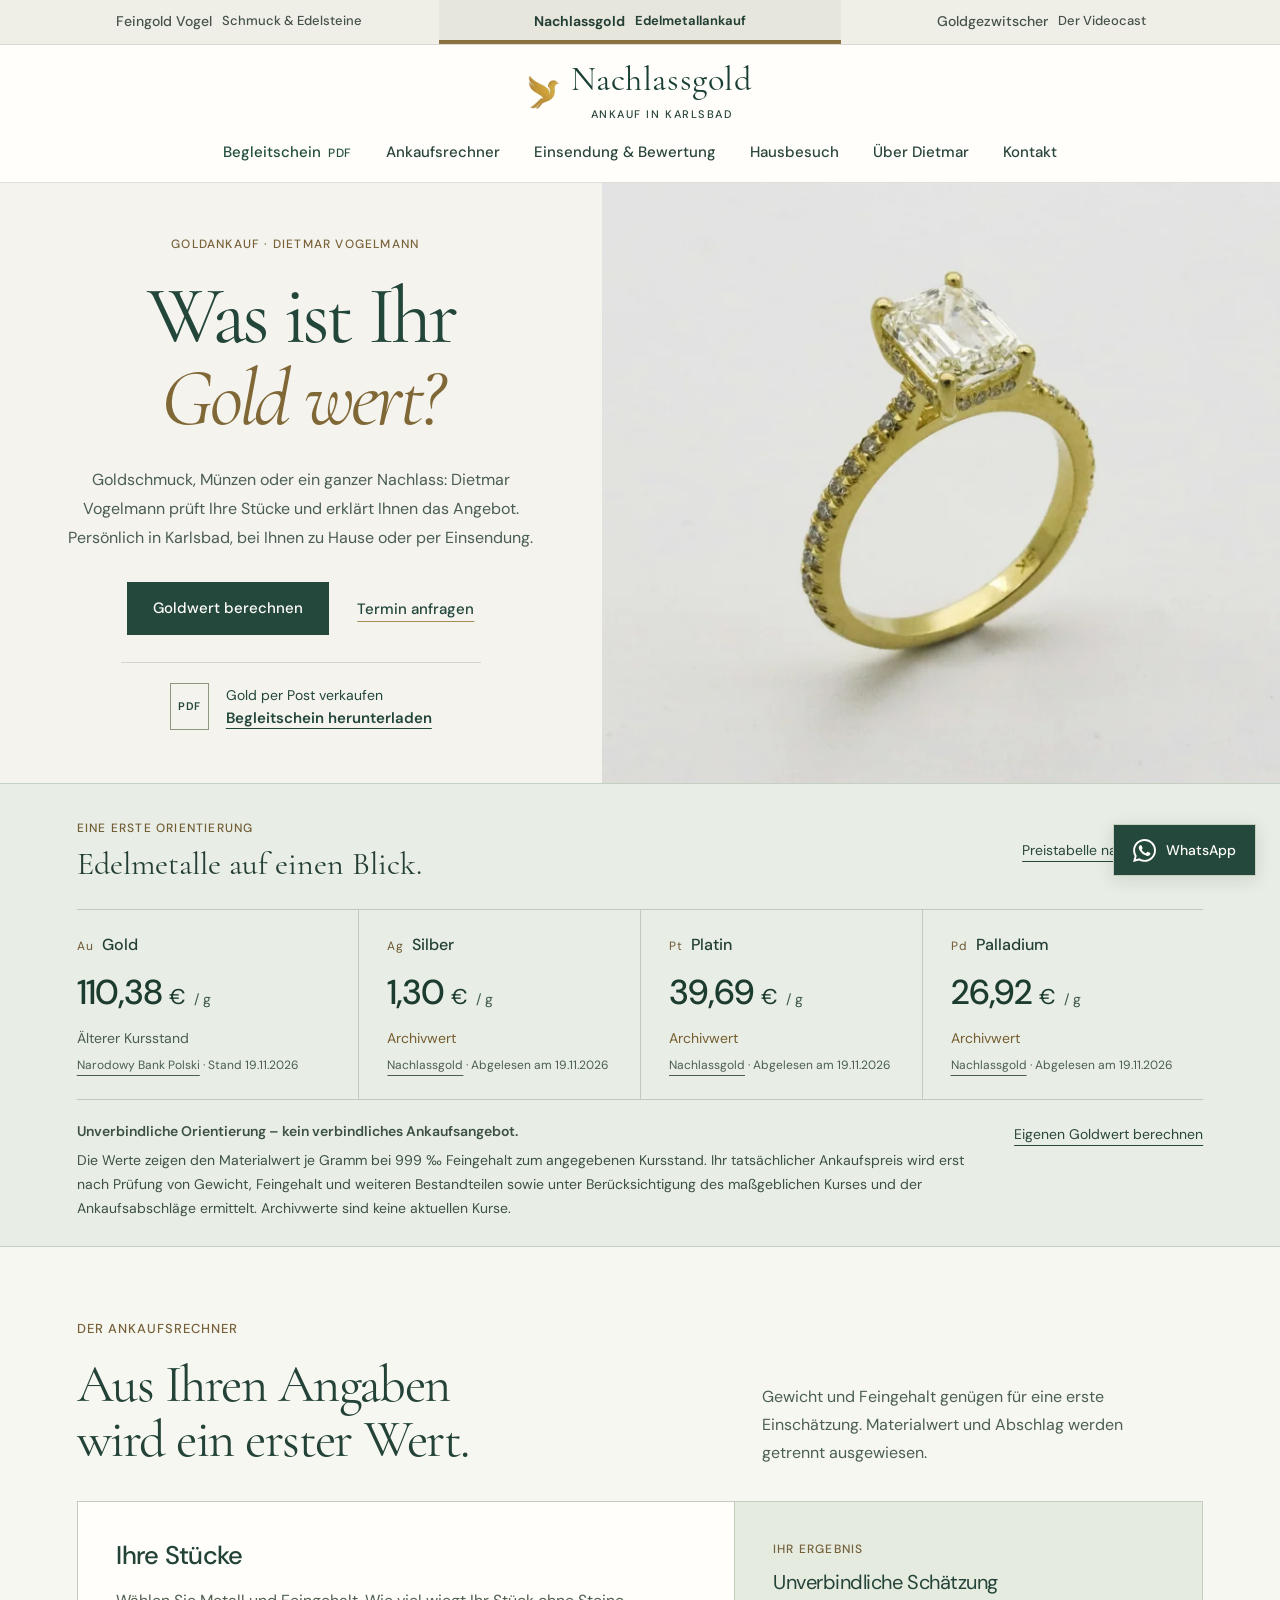
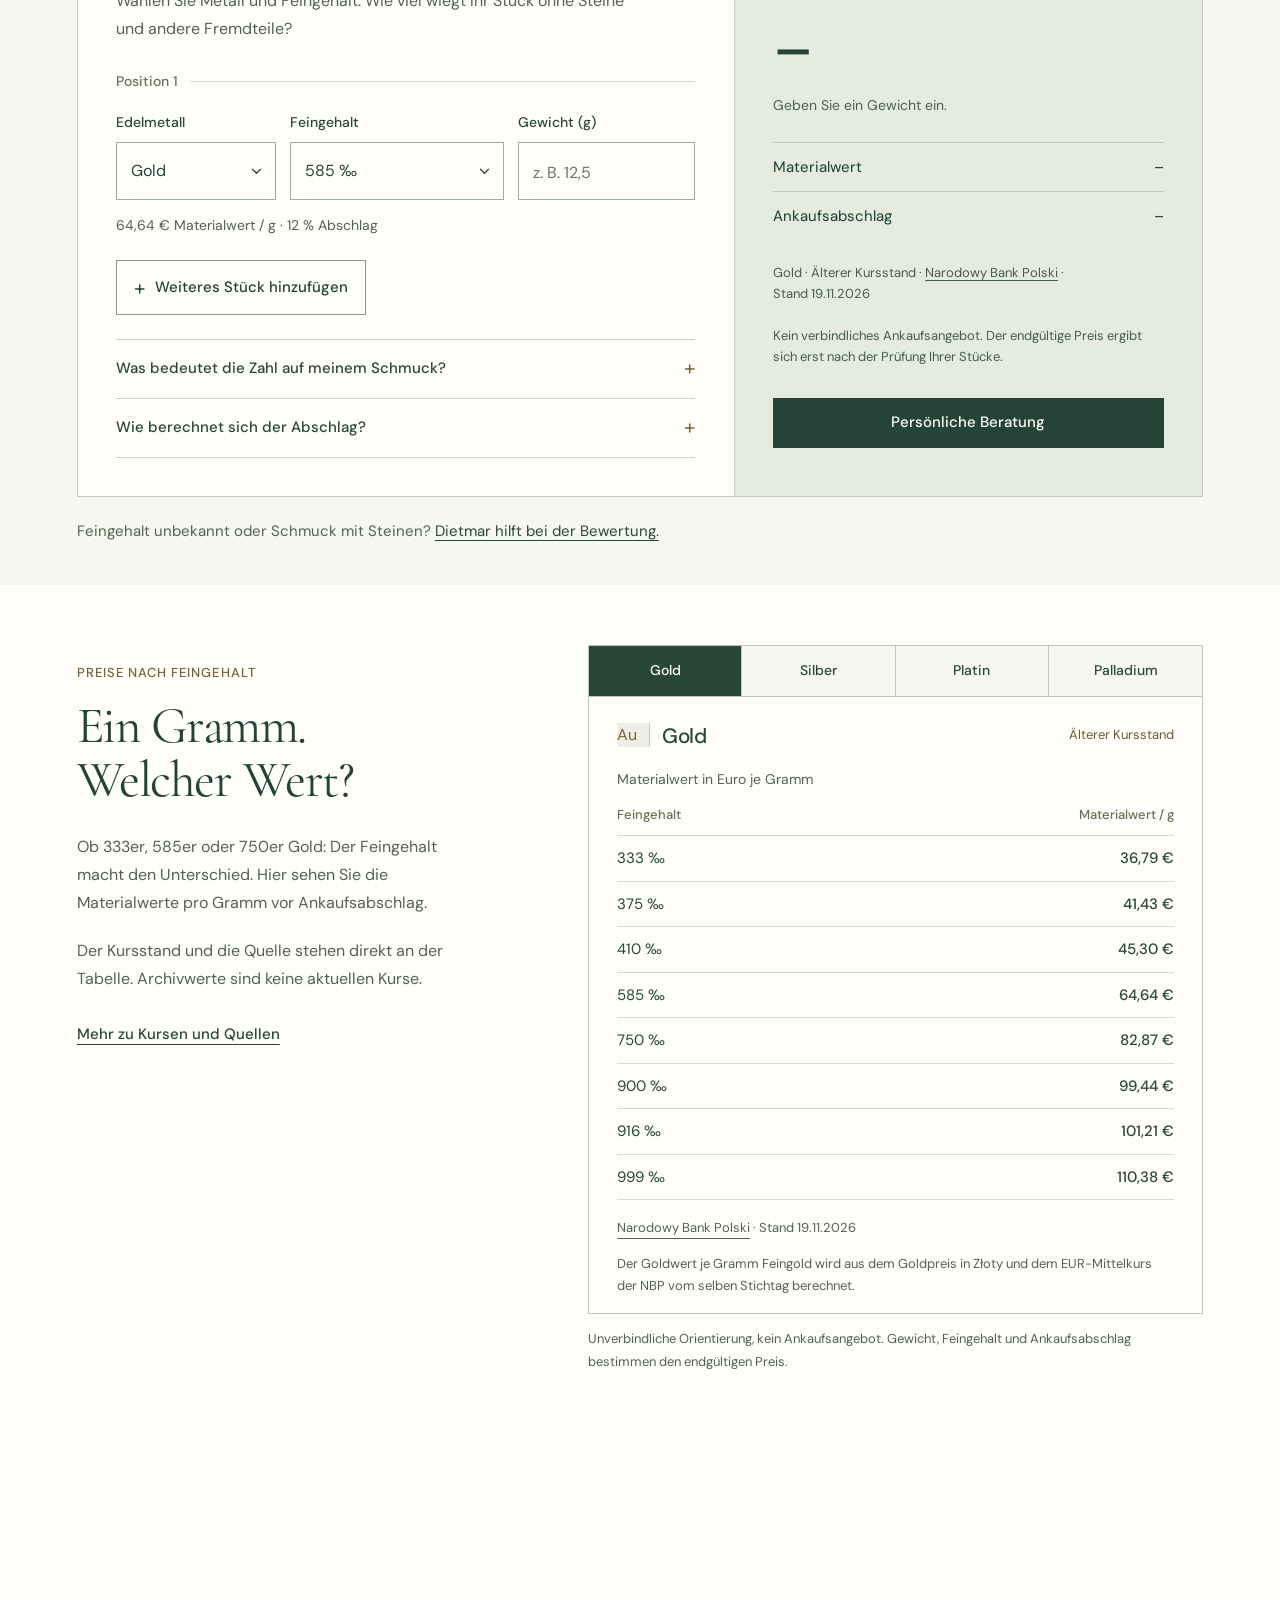
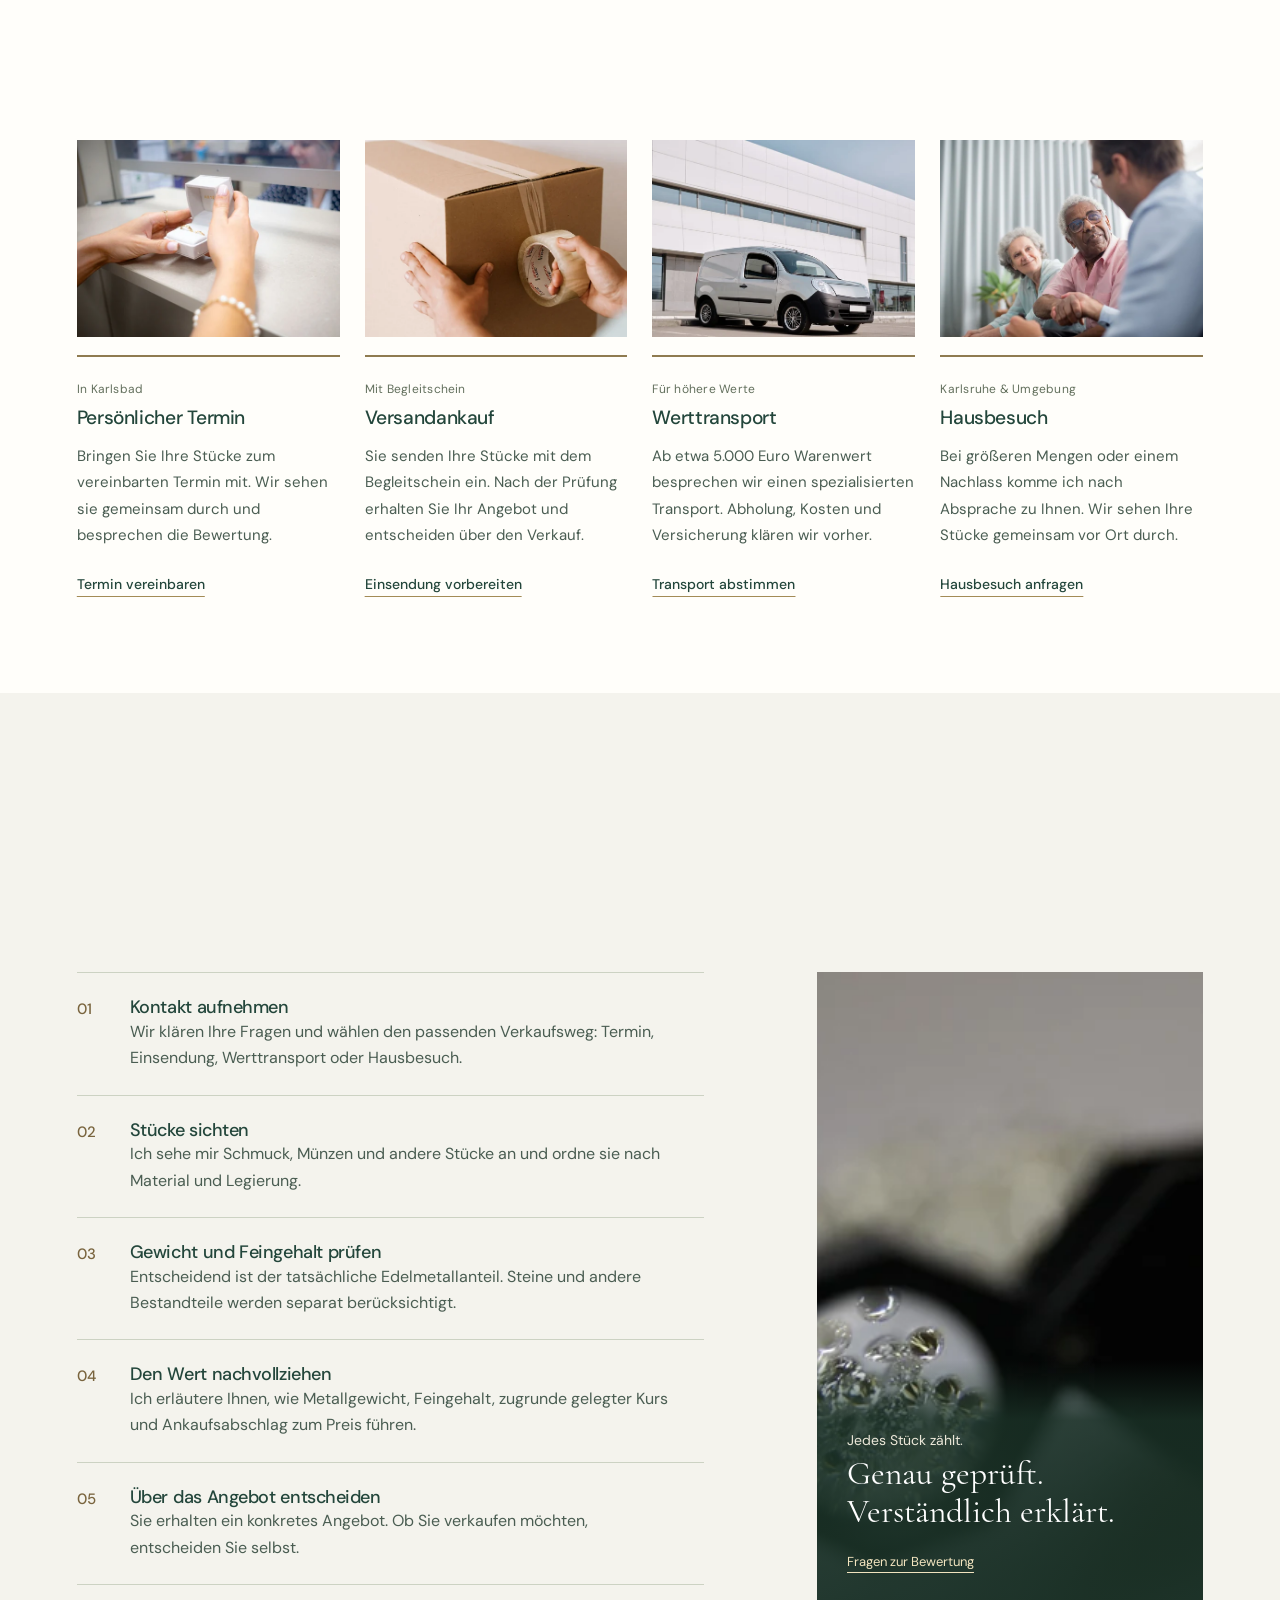
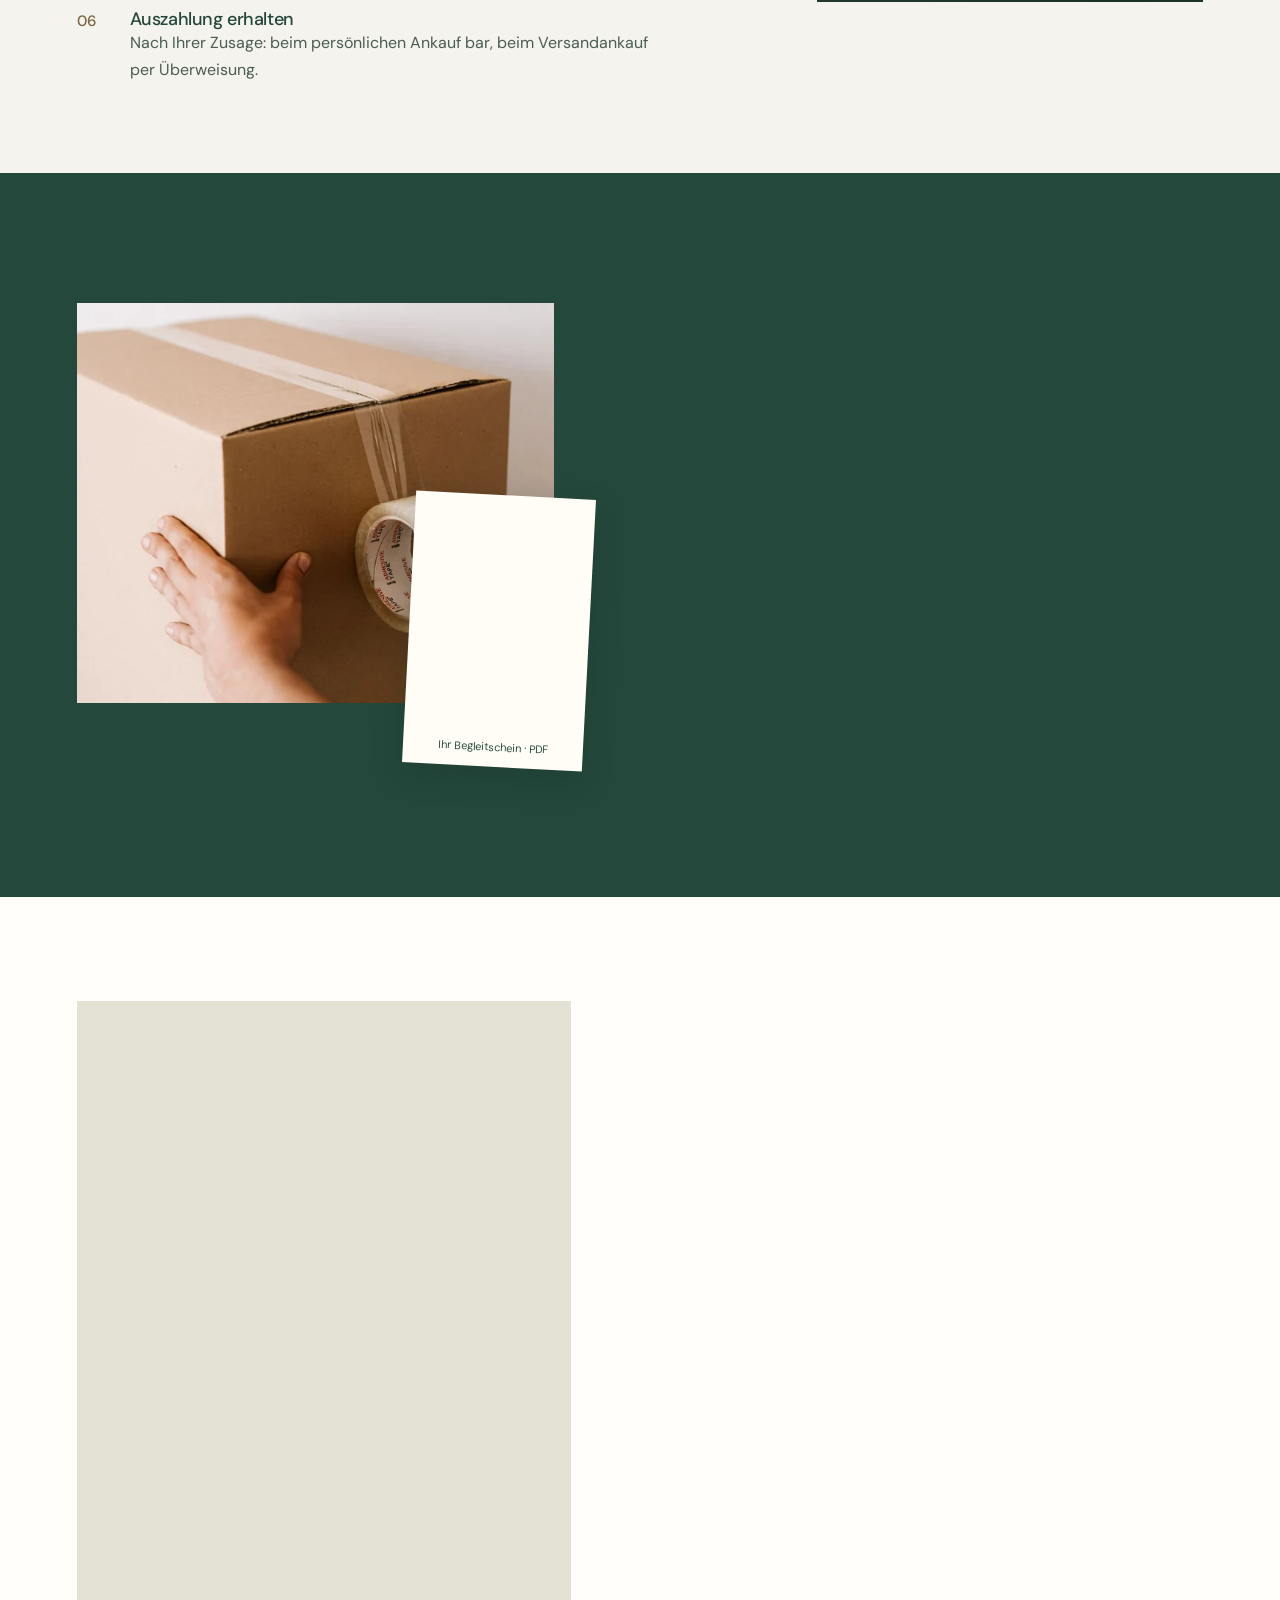
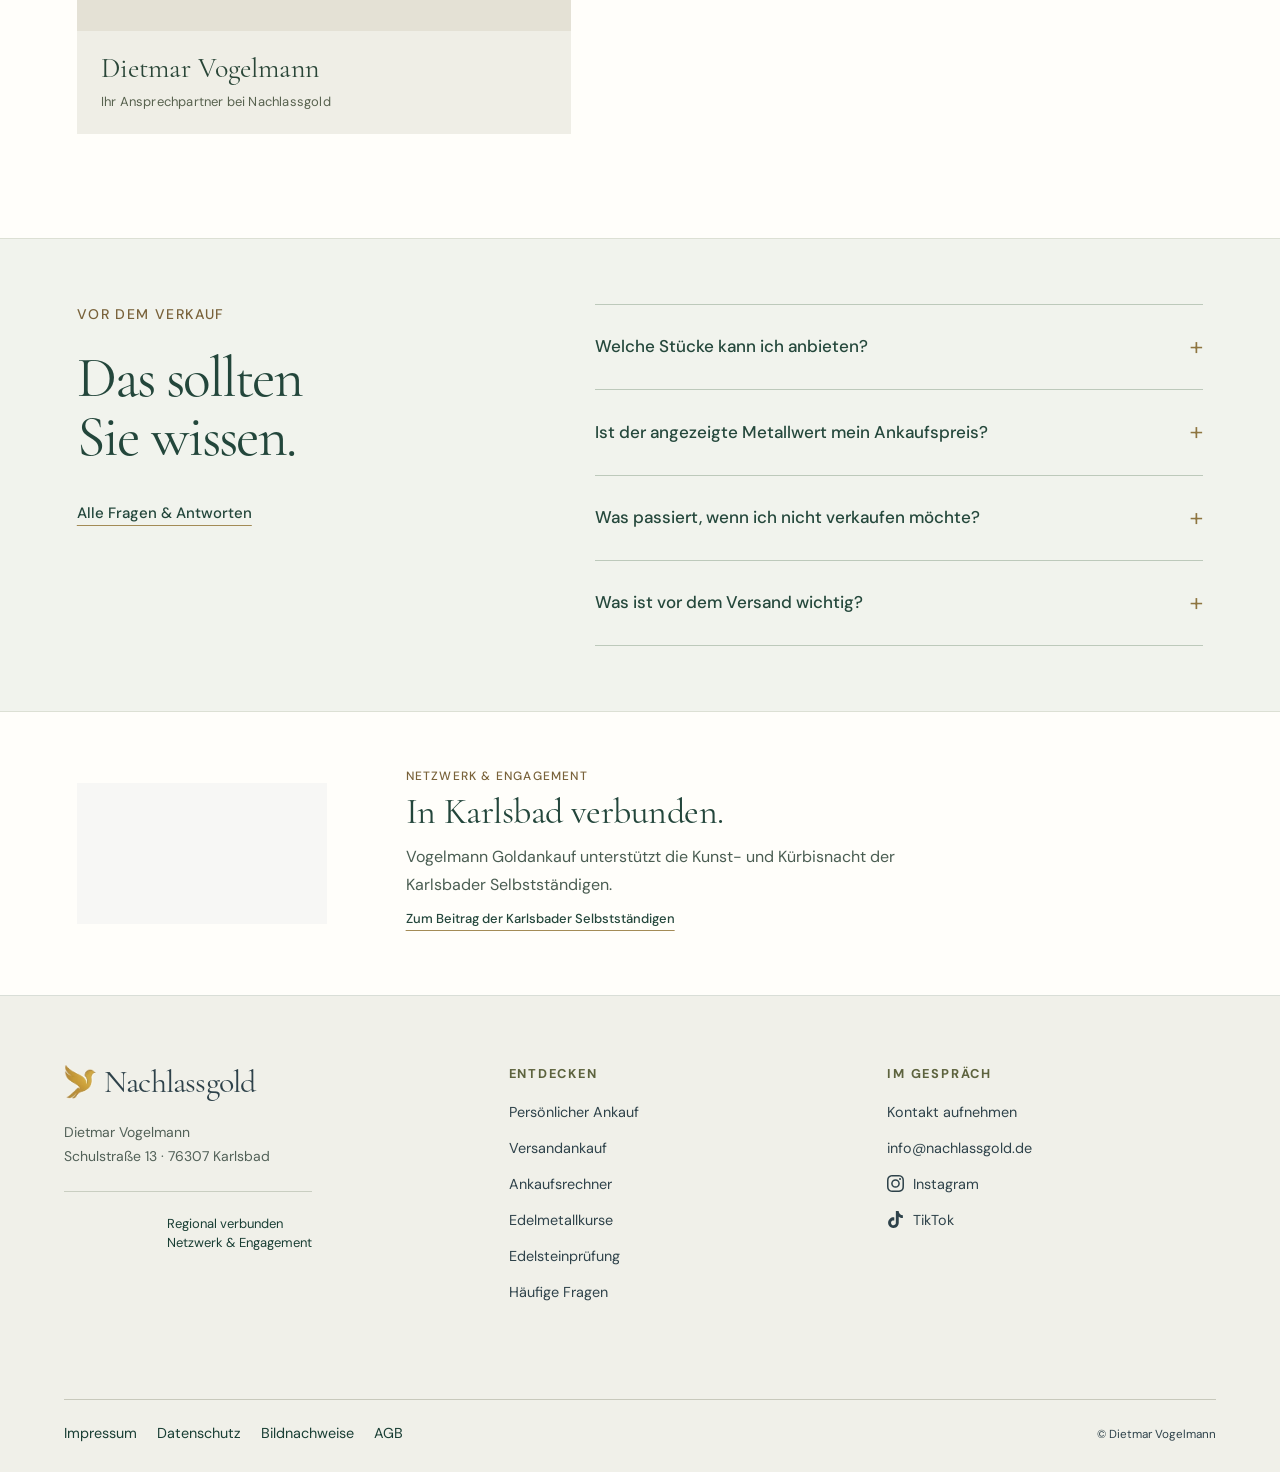
==== commit a10f9d2f: "Keep purchase step labels above headings on narrow screens" ====
--- a/index.html
+++ b/index.html
@@ -31,7 +31,7 @@
 <link rel="stylesheet" href="assets/contact-v20.css?v=20">
 <link rel="stylesheet" href="assets/details-v21.css?v=21">
 <link rel="stylesheet" href="assets/refinement-v22.css?v=22">
-<link rel="stylesheet" href="assets/calculator-v23.css?v=23">
+<link rel="stylesheet" href="assets/calculator-v23.css?v=23.1">
 </head><body class="nachlass page-index journal-v4 hauslicht identity-v10 edition22">
 <a class="skip" href="#inhalt">Zum Inhalt</a>
 <header class="dv-head" data-dv-header="nachlassgold"><div class="dv-brandbar"><nav class="dv-worlds" aria-label="Die drei Marken von Dietmar Vogelmann"><a href="https://feingold-vogel.rateriser.tech/"><span>Feingold Vogel</span><small>Schmuck &amp; Edelsteine</small></a><a href="index.html" class="dv-active" aria-current="true"><span>Nachlassgold</span><small>Edelmetallankauf</small></a><a href="https://goldgezwitscher.rateriser.tech/"><span>Goldgezwitscher</span><small>Der Videocast</small></a></nav></div><div class="dv-core dv-inner"><a class="dv-logo" href="index.html" aria-label="Nachlassgold, zur Startseite"><img src="assets/haus-vogel.webp" width="77" height="85" alt=""><span><strong>Nachlassgold</strong><small>Ankauf in Karlsbad</small></span></a>
--- a/assets/calculator-v23.css
+++ b/assets/calculator-v23.css
@@ -96,6 +96,7 @@
 .nachlass.identity-v10 .ng23-market>.ng-rate-action{margin-top:20px;min-height:44px}
 
 /* Photos show the consultation and home visit they accompany. */
+.nachlass.identity-v10 .ng-side-content .steps>li::before{position:static;display:block;font:500 .875rem/1.5 var(--sans);margin:0 0 12px;color:#607354}
 .nachlass.identity-v10 .ng-side-content .split h2{font-size:clamp(2rem,2.6vw,2.8rem);line-height:1.12;overflow-wrap:break-word}
 .nachlass.identity-v10 .ng23-housevisit{display:grid;grid-template-columns:1fr 1fr;gap:35px;align-items:start;scroll-margin-top:30px}
 .nachlass.identity-v10 .ng23-housevisit figure{margin:0;min-width:0}
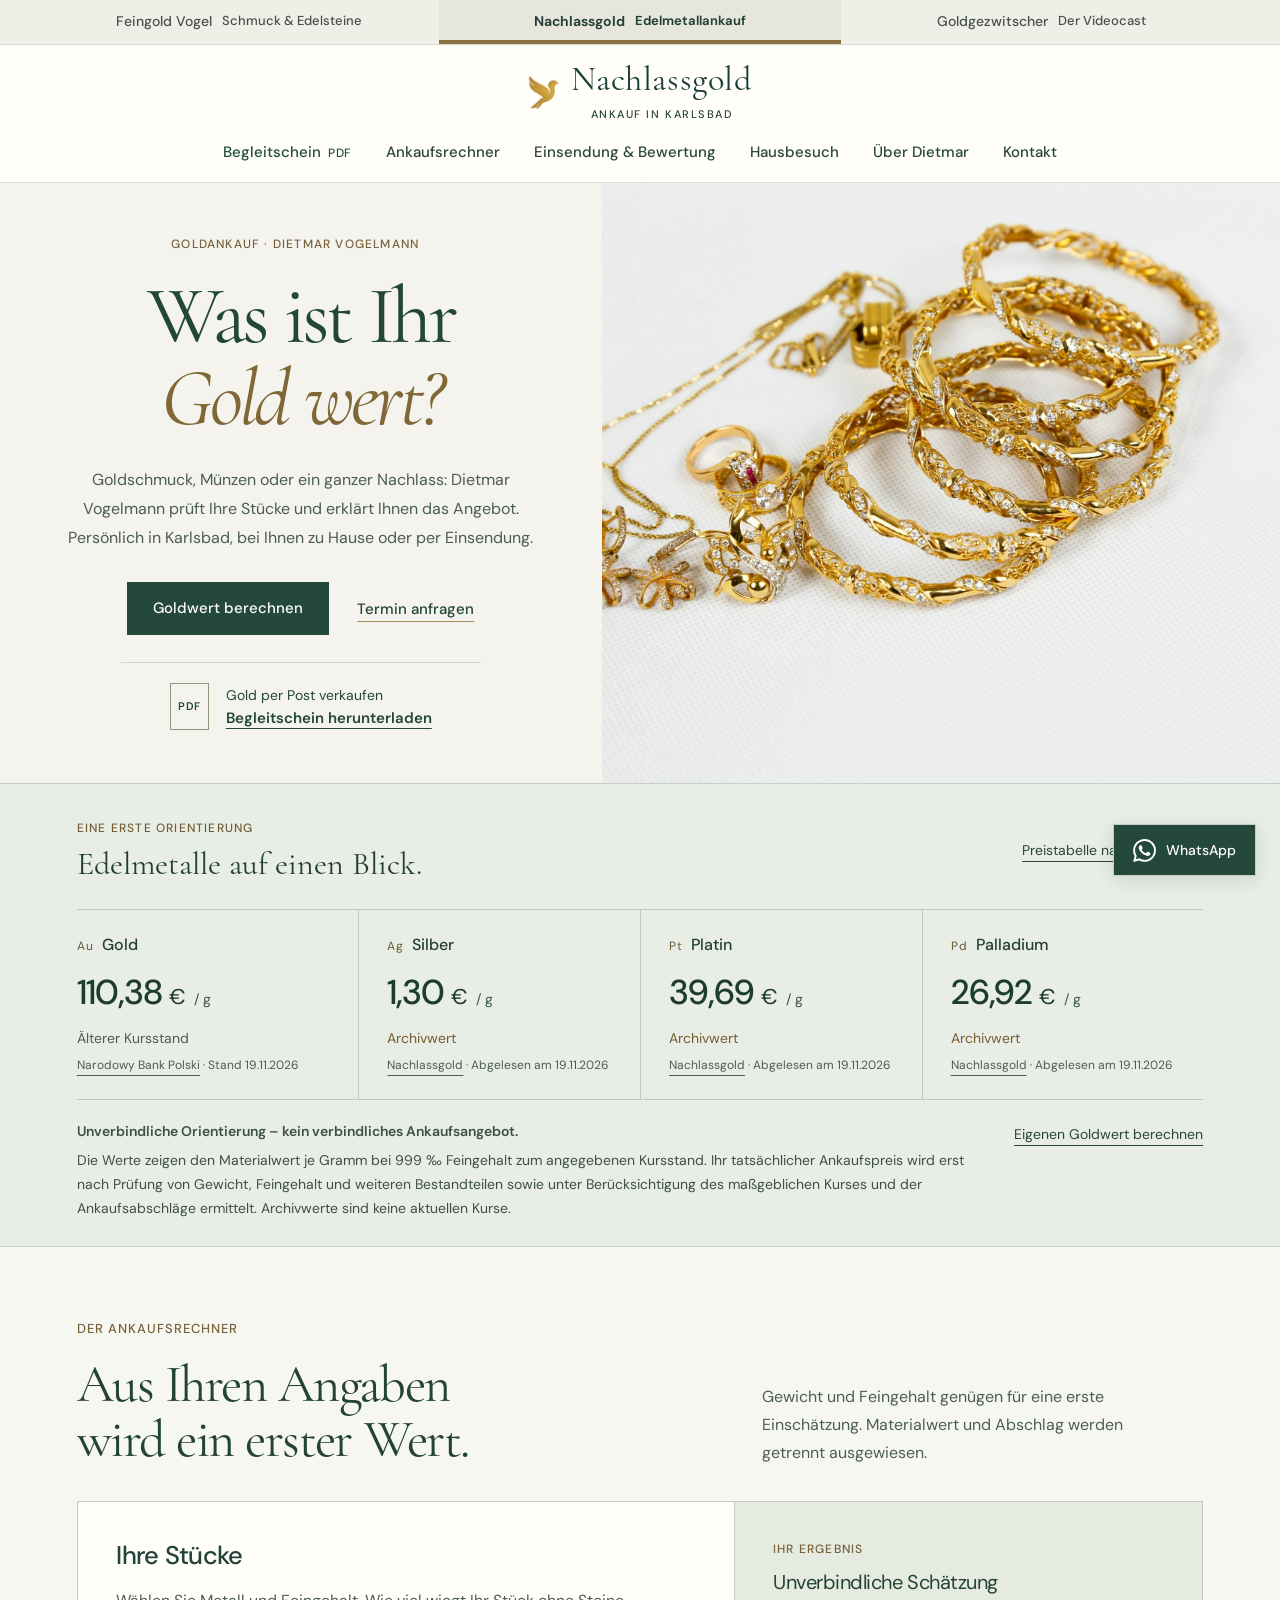
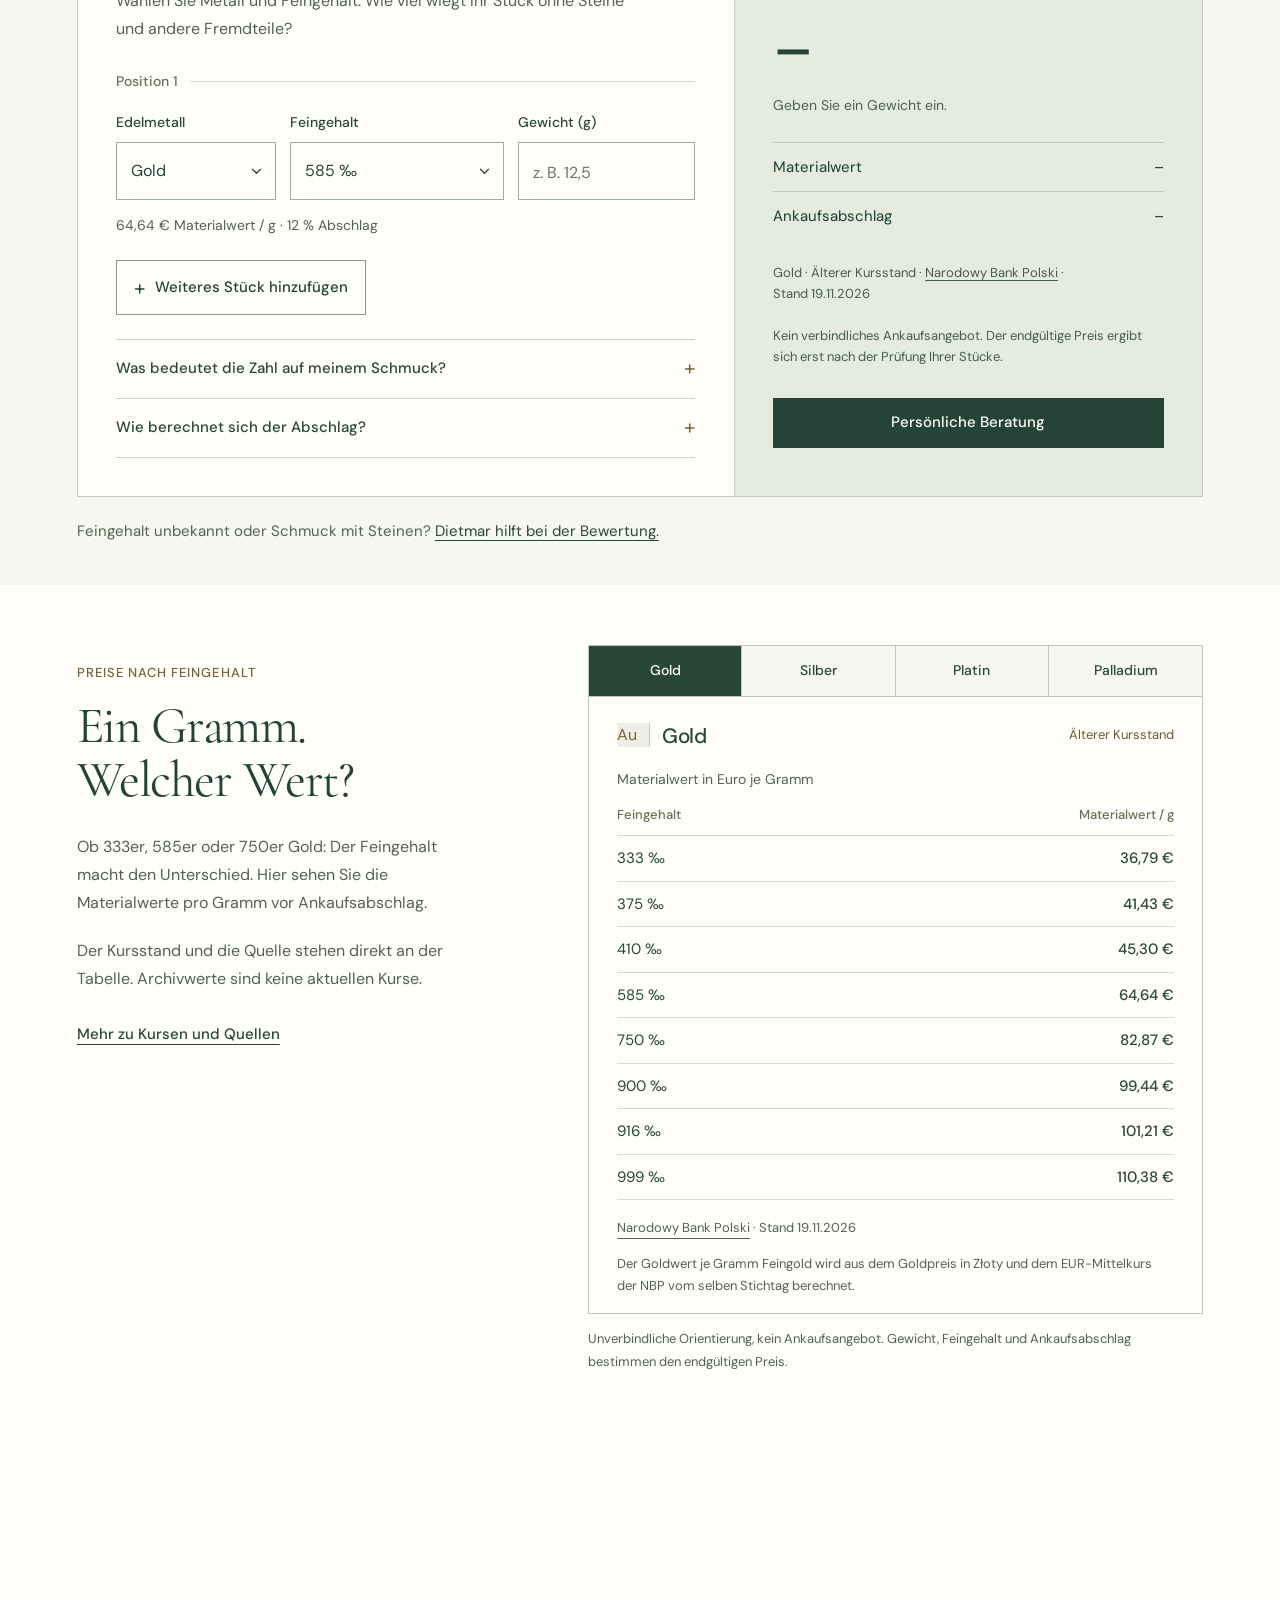
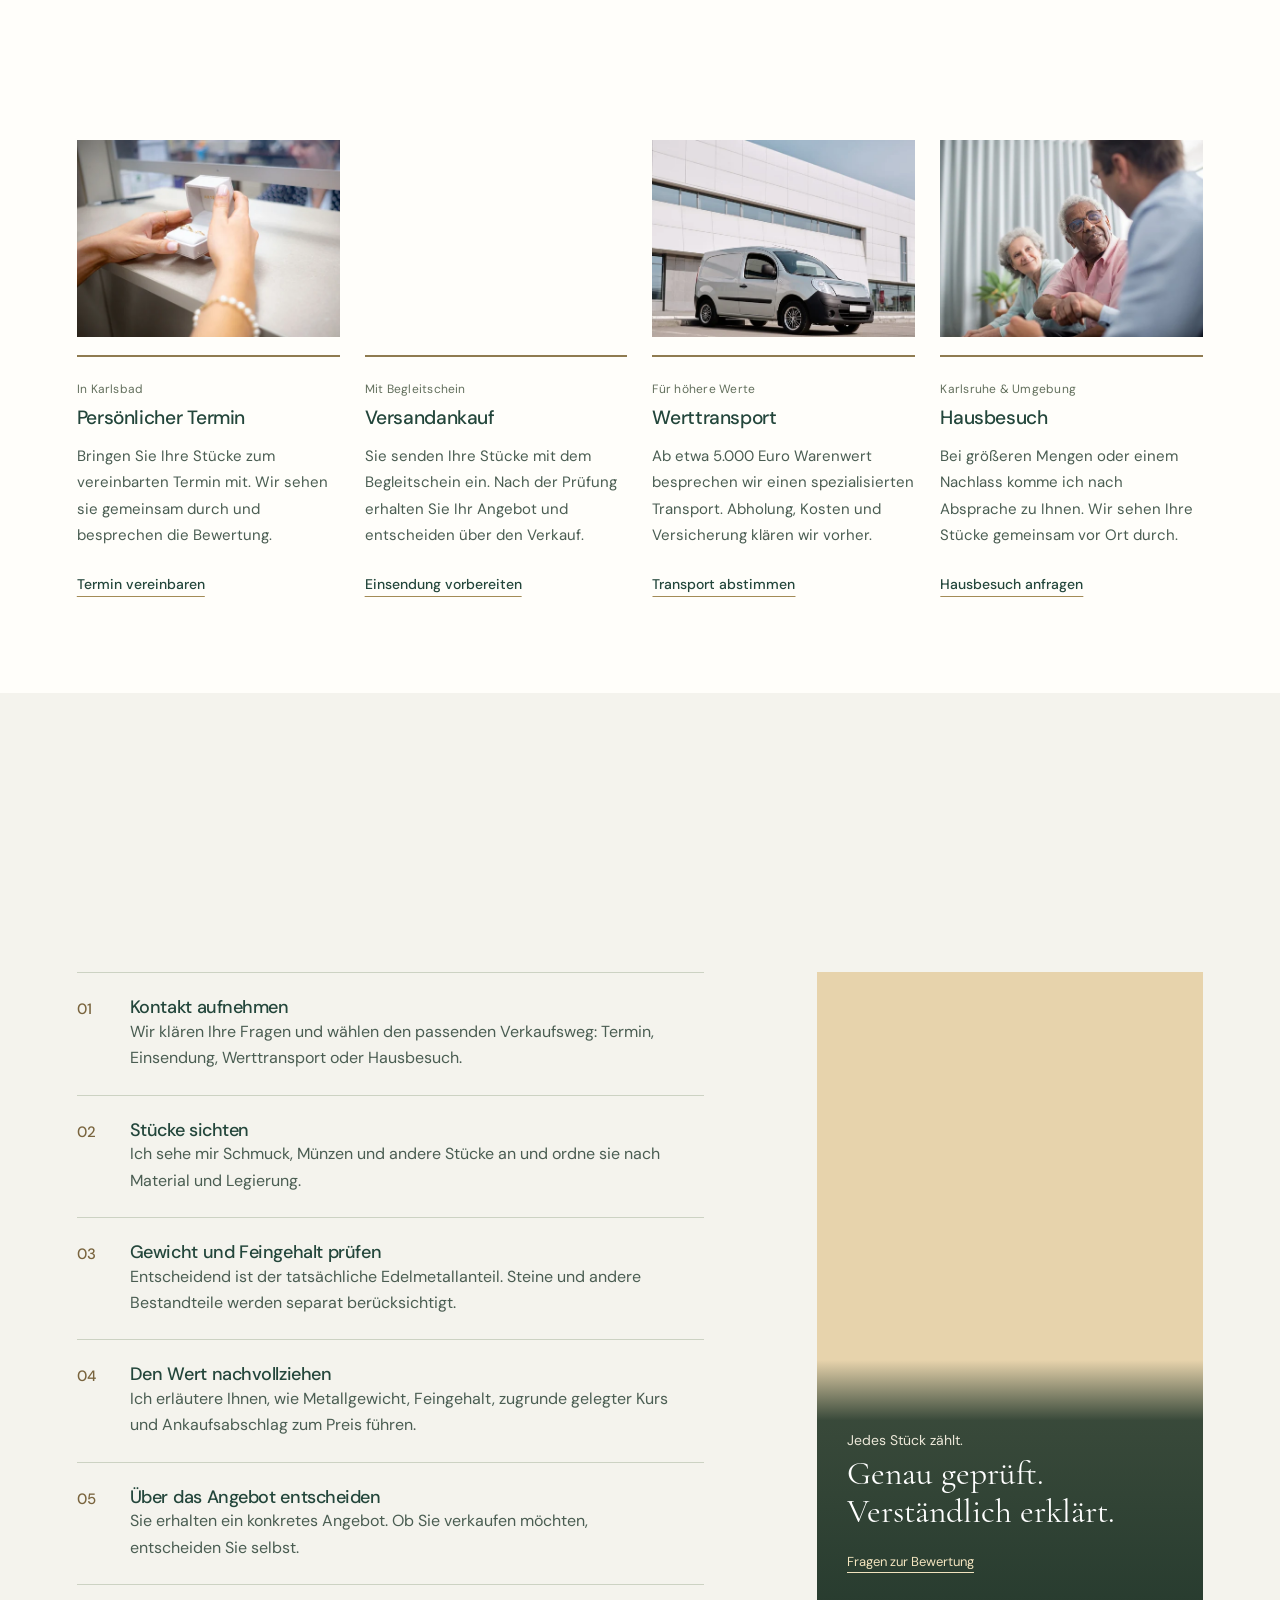
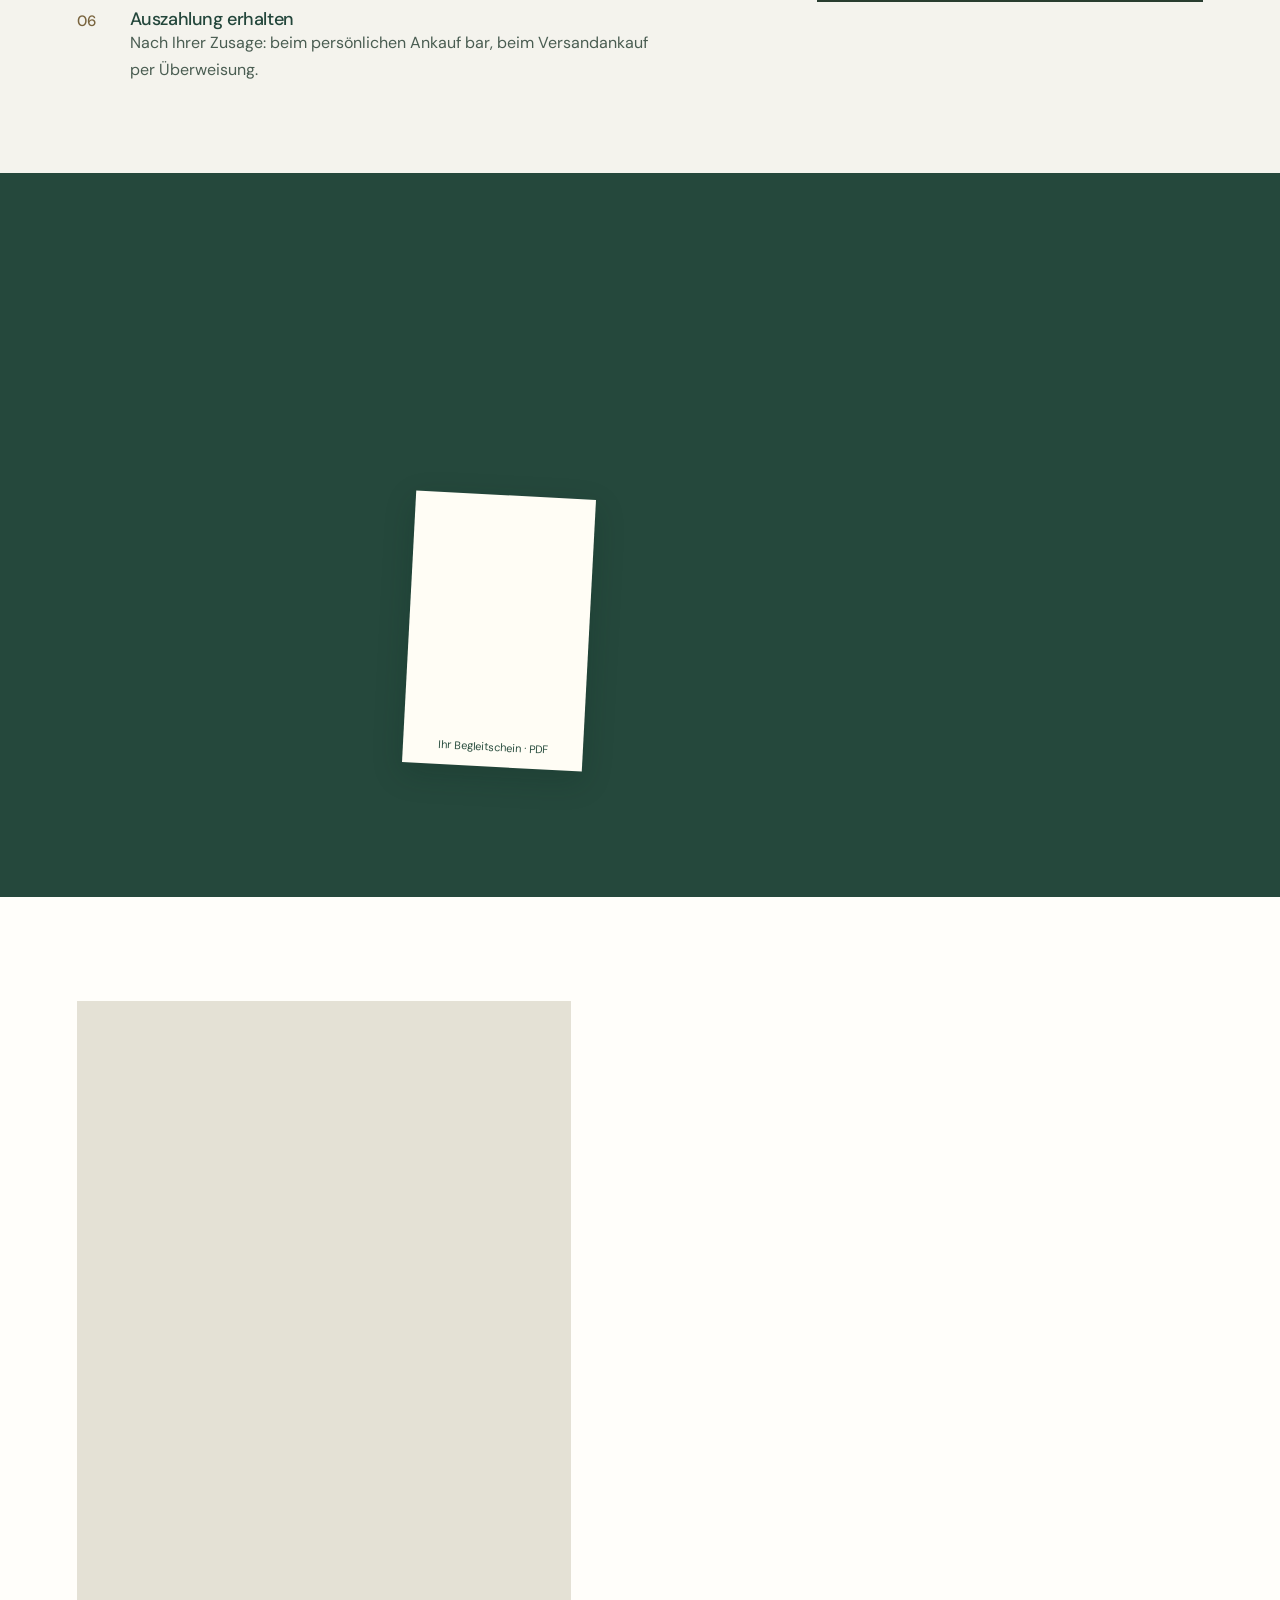
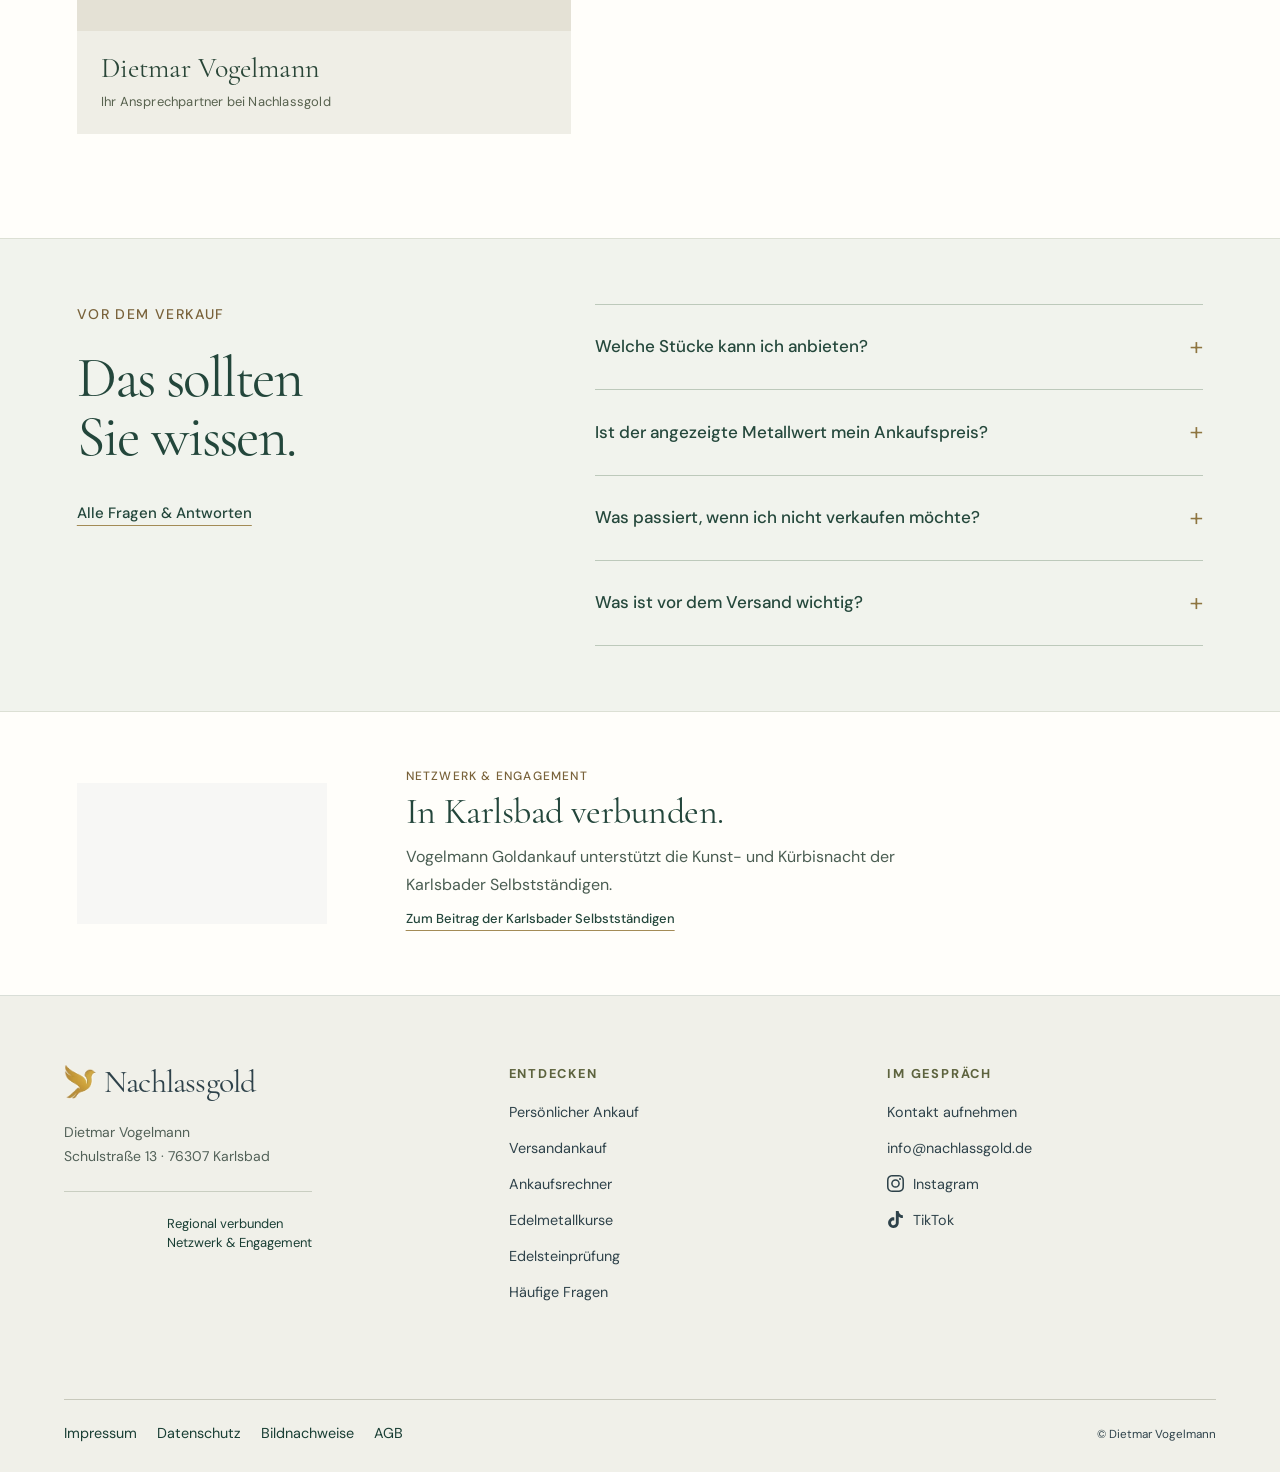
==== commit b6f92832: "Refresh homepage with new jewelry photography" ====
--- a/index.html
+++ b/index.html
@@ -32,6 +32,7 @@
 <link rel="stylesheet" href="assets/details-v21.css?v=21">
 <link rel="stylesheet" href="assets/refinement-v22.css?v=22">
 <link rel="stylesheet" href="assets/calculator-v23.css?v=23.1">
+<link rel="stylesheet" href="assets/photography-v24.css?v=24">
 </head><body class="nachlass page-index journal-v4 hauslicht identity-v10 edition22">
 <a class="skip" href="#inhalt">Zum Inhalt</a>
 <header class="dv-head" data-dv-header="nachlassgold"><div class="dv-brandbar"><nav class="dv-worlds" aria-label="Die drei Marken von Dietmar Vogelmann"><a href="https://feingold-vogel.rateriser.tech/"><span>Feingold Vogel</span><small>Schmuck &amp; Edelsteine</small></a><a href="index.html" class="dv-active" aria-current="true"><span>Nachlassgold</span><small>Edelmetallankauf</small></a><a href="https://goldgezwitscher.rateriser.tech/"><span>Goldgezwitscher</span><small>Der Videocast</small></a></nav></div><div class="dv-core dv-inner"><a class="dv-logo" href="index.html" aria-label="Nachlassgold, zur Startseite"><img src="assets/haus-vogel.webp" width="77" height="85" alt=""><span><strong>Nachlassgold</strong><small>Ankauf in Karlsbad</small></span></a>
@@ -47,8 +48,8 @@
     </div>
     <div class="ng20-gallery" data-ng-gallery aria-label="Schmuckstücke im Detail">
       <div class="ng20-slides">
-        <figure class="ng20-slide is-current" data-ng-slide><img src="assets/goldring-v20-1440.webp" srcset="assets/goldring-v20-720.webp 720w, assets/goldring-v20-1440.webp 1440w" sizes="(max-width: 760px) 100vw, 54vw" width="1440" height="1441" alt="Goldring mit einem rechteckig geschliffenen Diamanten" fetchpriority="high" decoding="async"></figure>
-        <figure class="ng20-slide" data-ng-slide aria-hidden="true"><img data-src="assets/ring-rund-v21-1800.webp" data-srcset="assets/ring-rund-v21-900.webp 900w, assets/ring-rund-v21-1800.webp 1800w" sizes="(max-width: 760px) 100vw, 54vw" width="1800" height="1200" alt="Feiner Ring mit rundem Diamantbesatz auf hellem Hintergrund" decoding="async"></figure>
+        <figure class="ng20-slide is-current" data-ng-slide><img src="assets/goldschmuck-v24-2400.webp" srcset="assets/goldschmuck-v24-900.webp 900w, assets/goldschmuck-v24-2400.webp 2400w" sizes="(max-width: 760px) 110vw, 74vw" width="2400" height="1600" alt="Goldfarbene Armreifen, Ketten und Anhänger auf hellem Stoff" fetchpriority="high" decoding="async"></figure>
+        <figure class="ng20-slide" data-ng-slide aria-hidden="true"><img data-src="assets/ring-licht-v24-2400.webp" data-srcset="assets/ring-licht-v24-900.webp 900w, assets/ring-licht-v24-2400.webp 2400w" sizes="(max-width: 760px) 110vw, 74vw" width="2400" height="1600" alt="Ring mit facettiertem, farblosem Stein und umlaufendem Steinbesatz auf hellem Hintergrund" decoding="async"></figure>
       </div>
     </div>
   </section>
--- a/assets/photography-v24.css
+++ b/assets/photography-v24.css
@@ -0,0 +1,7 @@
+/* Two genuine photographs with a shared, light setting. */
+.nachlass.edition22 .ng20-home .ng20-slide img{object-position:50% 50%}
+.nachlass.edition22 .ng20-home .ng20-slide:first-child img{object-position:54% 50%}
+@media(max-width:760px){
+ .nachlass.edition22 .ng20-gallery{height:clamp(290px,78vw,430px)}
+ .nachlass.edition22 .ng20-home .ng20-slide:first-child img{object-position:50% 50%}
+}
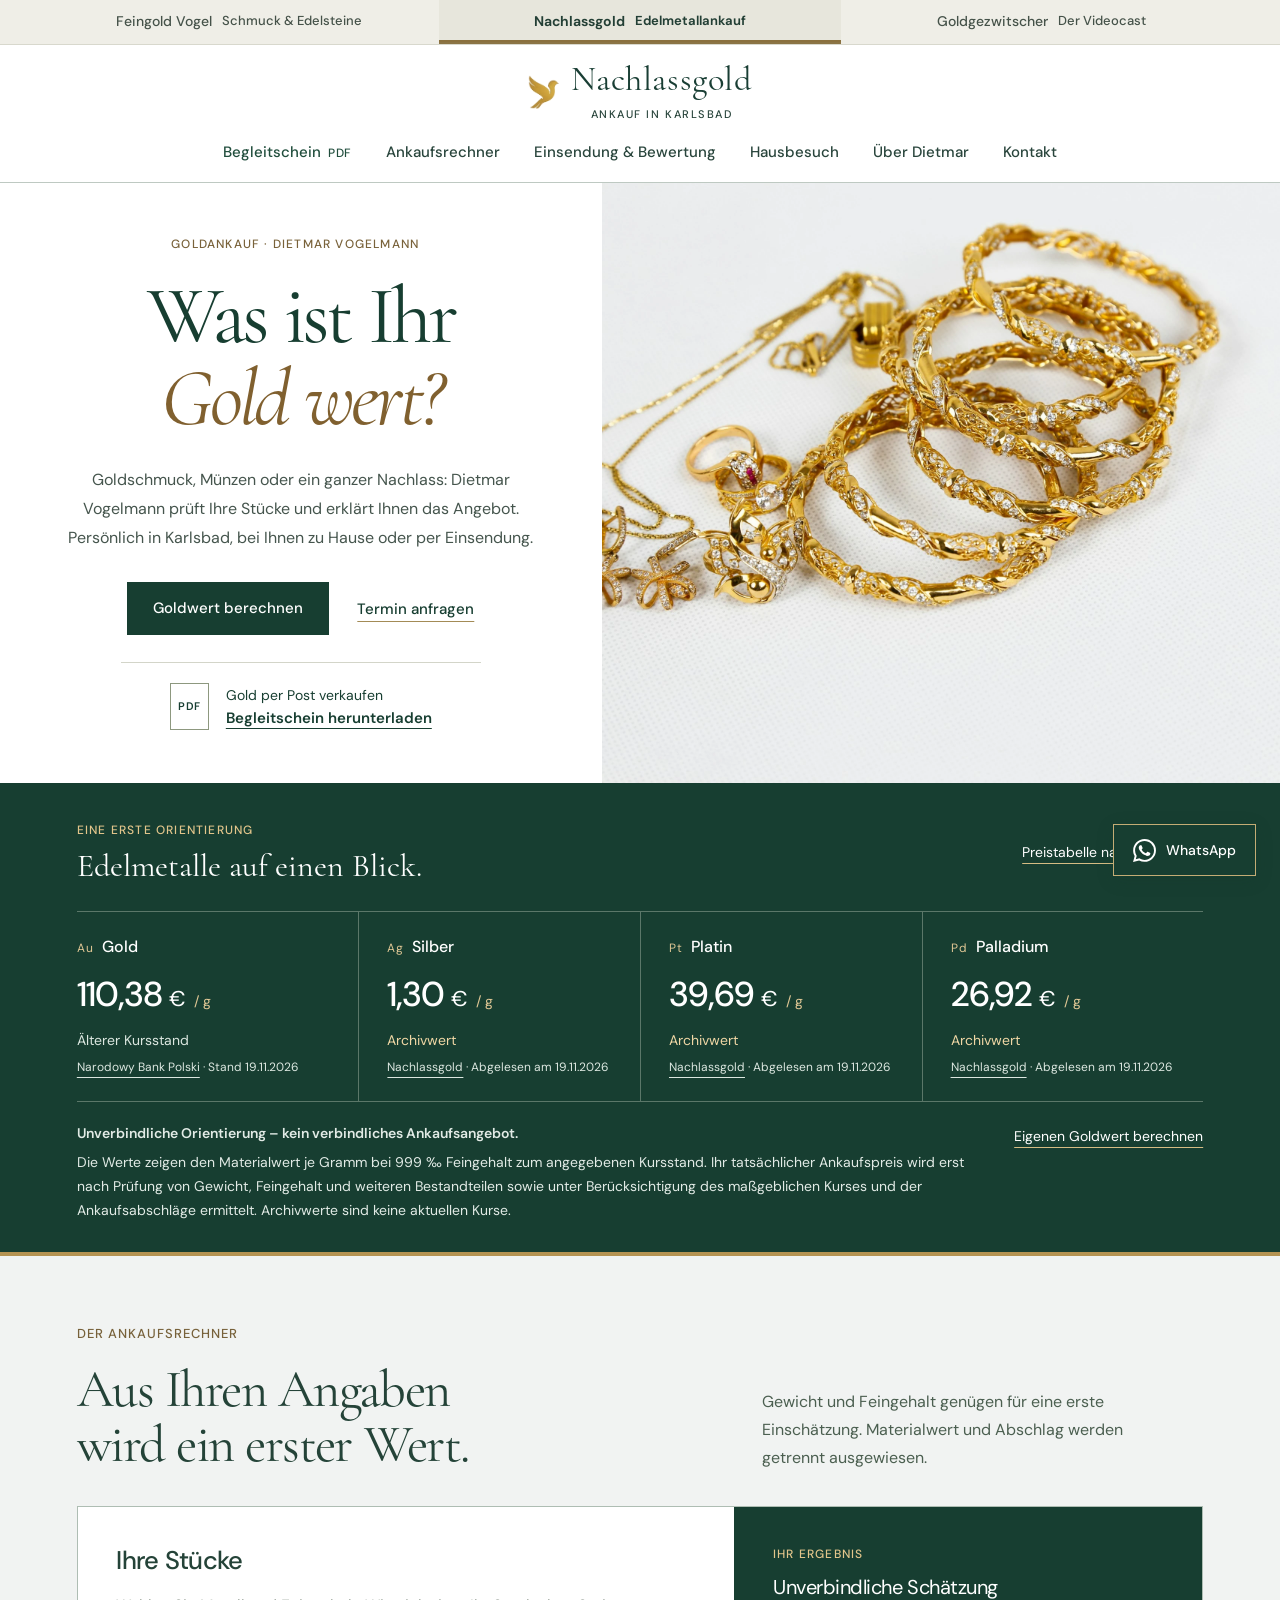
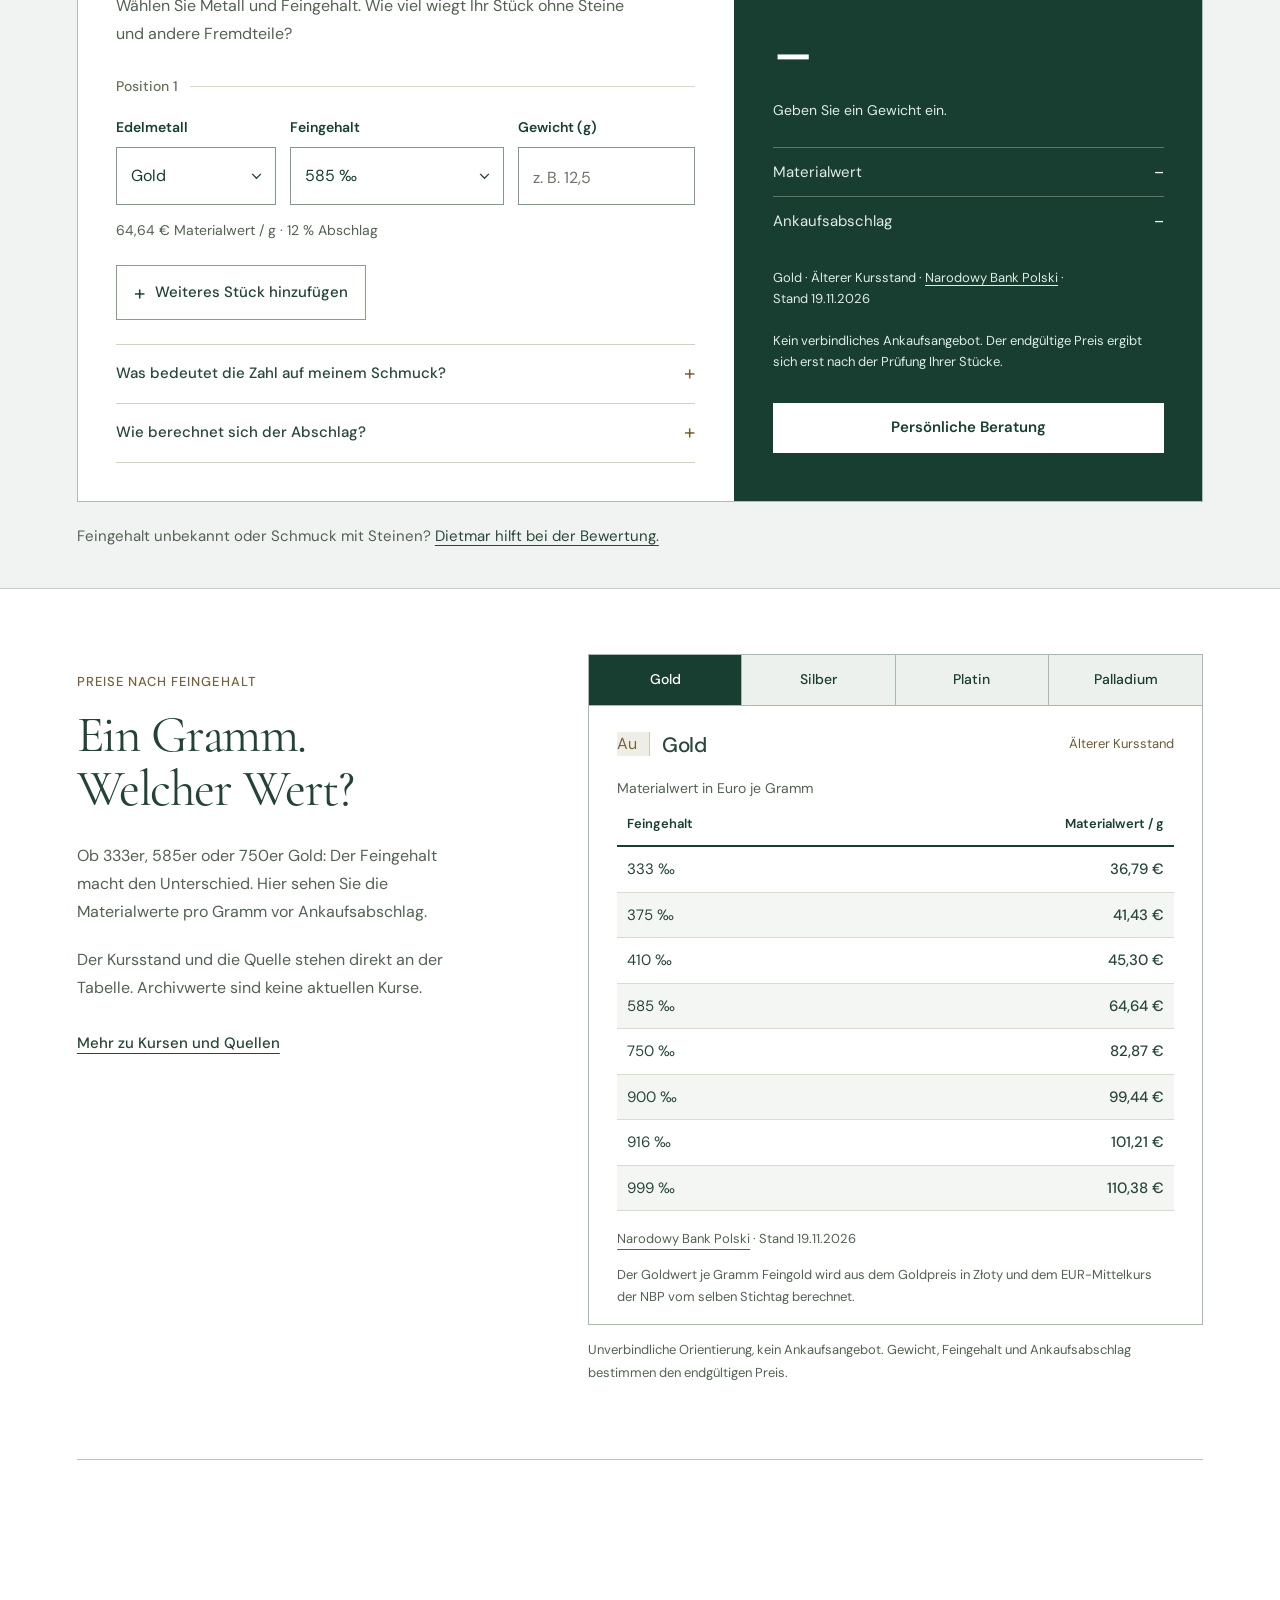
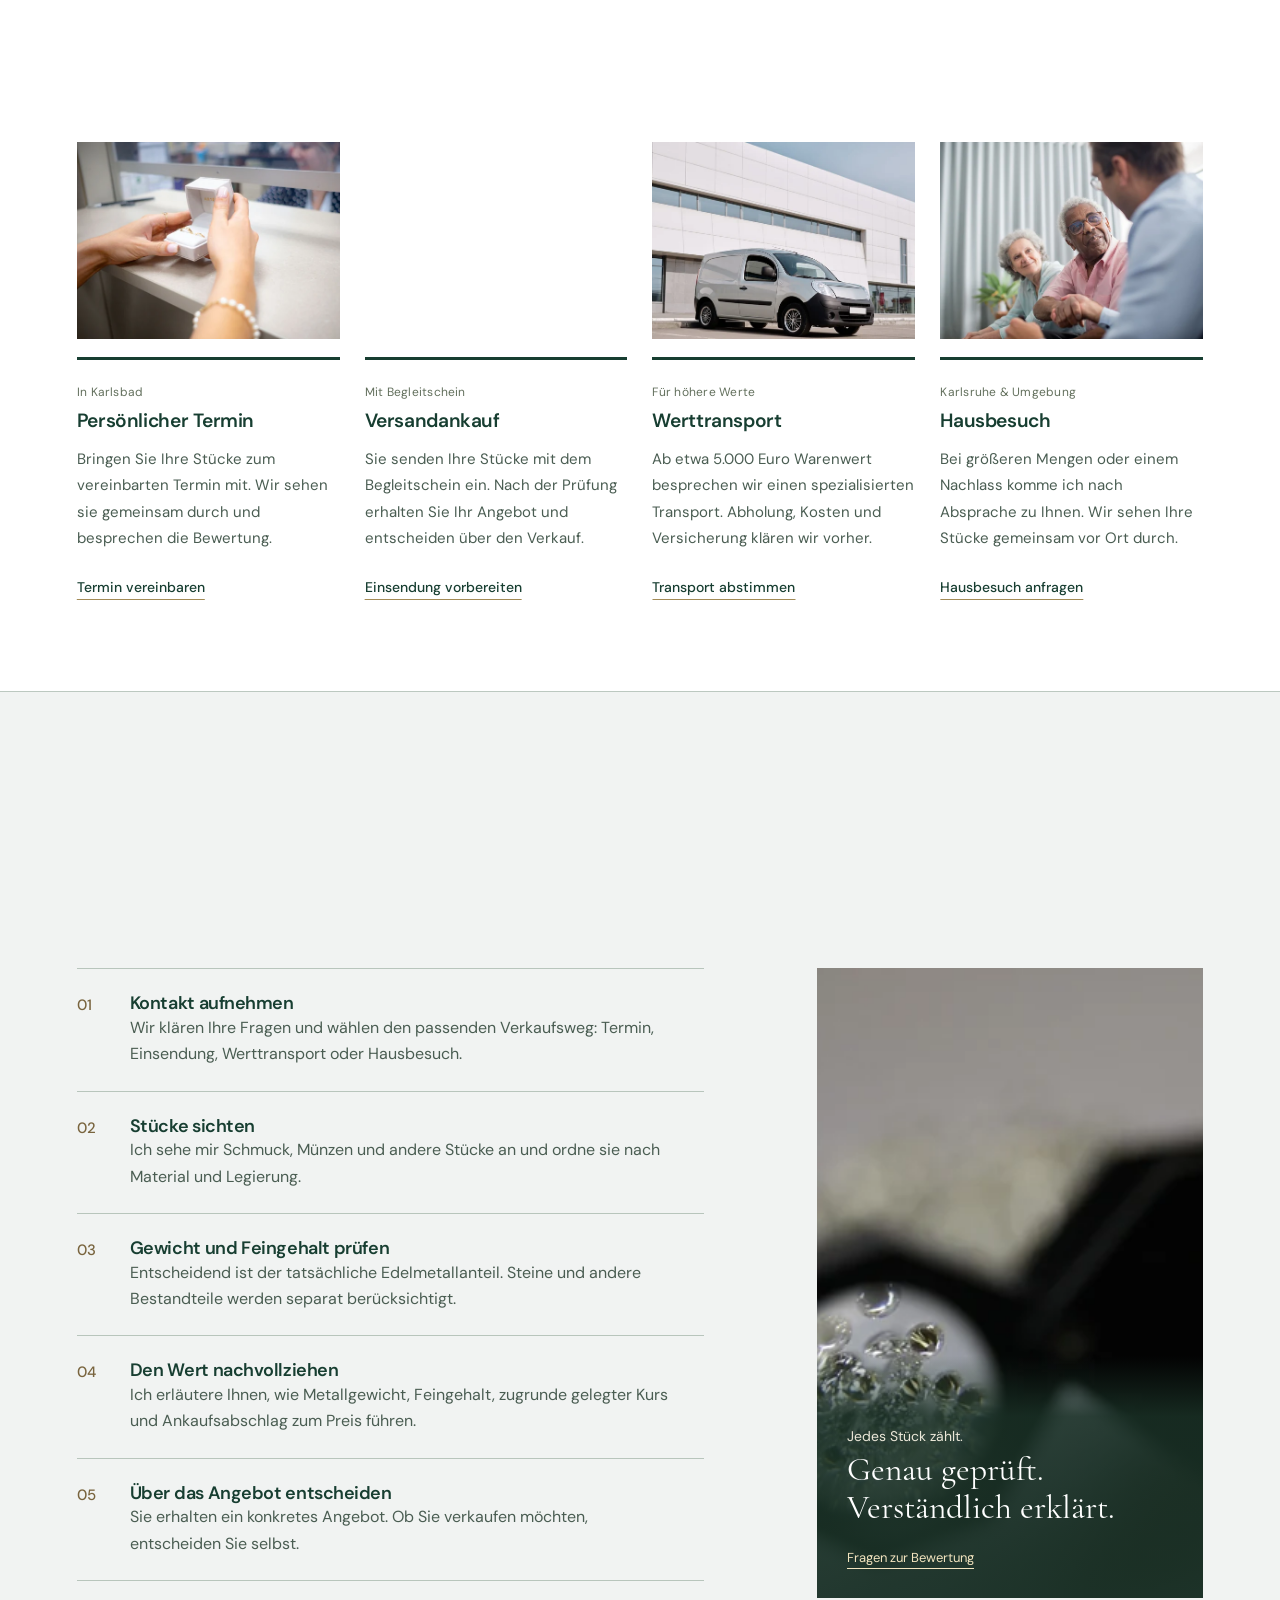
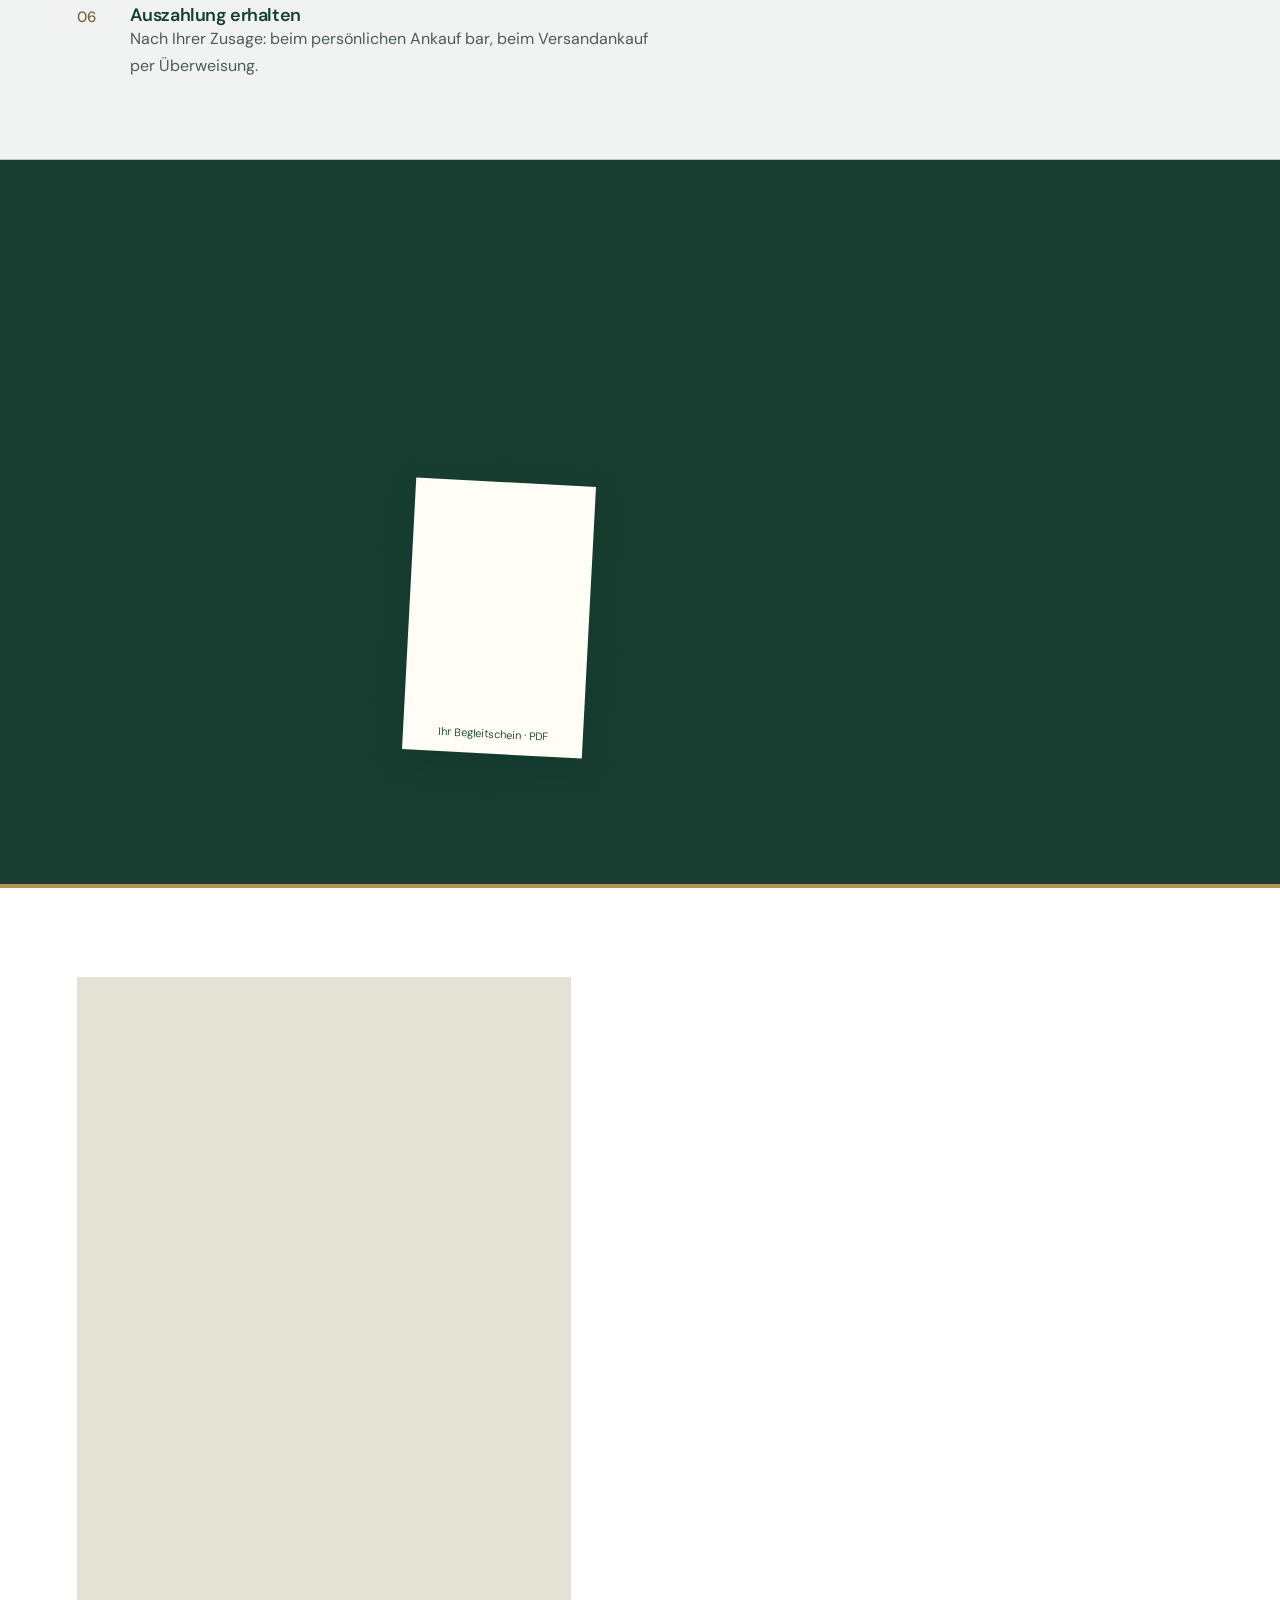
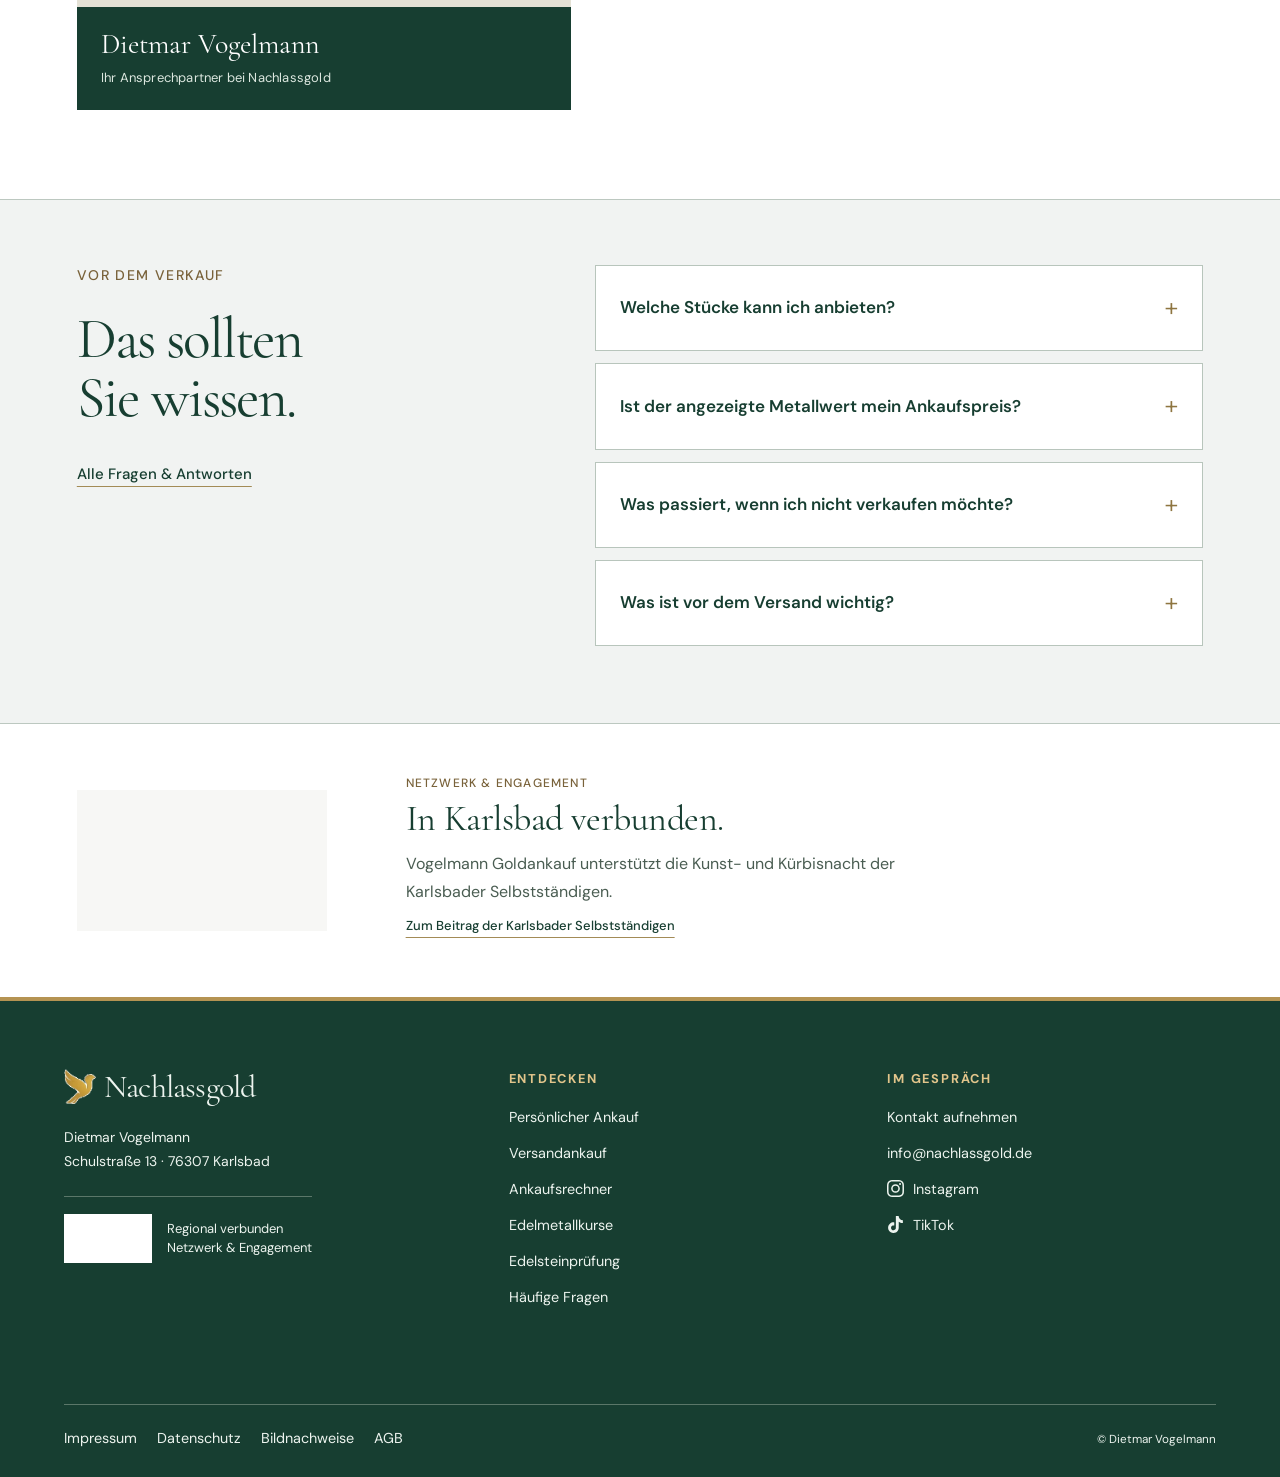
==== commit e842ddc9: "Clarify section hierarchy and contrast across main site and subpages" ====
--- a/index.html
+++ b/index.html
@@ -33,7 +33,8 @@
 <link rel="stylesheet" href="assets/refinement-v22.css?v=22">
 <link rel="stylesheet" href="assets/calculator-v23.css?v=23.1">
 <link rel="stylesheet" href="assets/photography-v24.css?v=24">
-</head><body class="nachlass page-index journal-v4 hauslicht identity-v10 edition22">
+<link rel="stylesheet" href="assets/contrast-v27.css?v=27">
+</head><body class="nachlass page-index journal-v4 hauslicht identity-v10 edition22 contrast-v27">
 <a class="skip" href="#inhalt">Zum Inhalt</a>
 <header class="dv-head" data-dv-header="nachlassgold"><div class="dv-brandbar"><nav class="dv-worlds" aria-label="Die drei Marken von Dietmar Vogelmann"><a href="https://feingold-vogel.rateriser.tech/"><span>Feingold Vogel</span><small>Schmuck &amp; Edelsteine</small></a><a href="index.html" class="dv-active" aria-current="true"><span>Nachlassgold</span><small>Edelmetallankauf</small></a><a href="https://goldgezwitscher.rateriser.tech/"><span>Goldgezwitscher</span><small>Der Videocast</small></a></nav></div><div class="dv-core dv-inner"><a class="dv-logo" href="index.html" aria-label="Nachlassgold, zur Startseite"><img src="assets/haus-vogel.webp" width="77" height="85" alt=""><span><strong>Nachlassgold</strong><small>Ankauf in Karlsbad</small></span></a>
     <button class="dv-menu" type="button" aria-controls="dv-navigation" aria-expanded="false"><i aria-hidden="true"></i>Menü</button><nav class="dv-links" id="dv-navigation" aria-label="Hauptnavigation"><a href="downloads/versandbegleitschein.pdf" download aria-label="Begleitschein herunterladen (PDF)" class="dv-document">Begleitschein<span class="dv-pdf-label">PDF</span></a><a href="#rechner">Ankaufsrechner</a><a href="versandankauf.html">Einsendung &amp; Bewertung</a><a href="persoenlicher-ankauf.html#hausbesuch">Hausbesuch</a><a href="ueber-mich.html">Über Dietmar</a><a href="kontakt.html" class="dv-contact">Kontakt</a></nav></div></header>
--- a/assets/contrast-v27.css
+++ b/assets/contrast-v27.css
@@ -0,0 +1,148 @@
+/* Nachlassgold: white content, forest-green landmarks, gold only as an accent. */
+body.nachlass.identity-v10.contrast-v27{--ng27-green:#173e31;--ng27-ink:#173e31;--ng27-muted:#45554d;--ng27-line:#c7cec9;--ng27-gray:#f1f3f2;--ng27-gold:#97743d;background:#fff;color:var(--ng27-ink)}
+body.nachlass.identity-v10.contrast-v27 main{background:#fff}
+body.nachlass.identity-v10.contrast-v27 :is(.dv-head,.dv-head .dv-core){background:#fff}
+body.nachlass.identity-v10.contrast-v27 .dv-head{border-bottom:1px solid #bec9c2}
+body.nachlass.identity-v10.contrast-v27 .crumbbar{background:#f1f3f2;border-bottom:1px solid #d8ded9}
+body.nachlass.identity-v10.contrast-v27 .crumbs{color:#344b40;padding-block:15px}
+body.nachlass.identity-v10.contrast-v27 :is(.eyebrow,.v10-eyebrow){color:#785c2e}
+body.nachlass.identity-v10.contrast-v27 :is(.section,.band,.page-intro) .button:not(.ghost){background:#173e31;border-color:#173e31;color:#fff;border-radius:0}
+body.nachlass.identity-v10.contrast-v27 :is(.section,.band,.page-intro) .button:not(.ghost):hover{background:#285b47;border-color:#285b47}
+body.nachlass.identity-v10.contrast-v27 .v10-action.primary{background:#173e31;border-color:#173e31;color:#fff}
+
+/* A clear first chapter for every information page. */
+body.nachlass.identity-v10.contrast-v27 .page-intro{background:#173e31;border-bottom:4px solid #b59352;padding-block:48px 50px;color:#fff}
+body.nachlass.identity-v10.contrast-v27 .page-intro :is(h1,h2,.lead,p,a){color:#fff}
+body.nachlass.identity-v10.contrast-v27 .page-intro .eyebrow{color:#e2c58b}
+body.nachlass.identity-v10.contrast-v27 .page-intro .lead{color:#e2ebe6;max-width:68ch}
+body.nachlass.identity-v10.contrast-v27 .page-intro .button:not(.ghost){background:#fff;color:#173e31;border-color:#fff}
+body.nachlass.identity-v10.contrast-v27 .page-intro .textlink{color:#fff;border-color:#c5ad78}
+body.nachlass.identity-v10.contrast-v27 .band{background:#f1f3f2;border-block:1px solid #c7cec9}
+body.nachlass.identity-v10.contrast-v27 .ng-side-content .band{background:#f1f3f2;border-top:3px solid #173e31;padding:32px;margin-block:0 48px}
+body.nachlass.identity-v10.contrast-v27 .ng-side-content .band .section{padding:0}
+body.nachlass.identity-v10.contrast-v27 .ng-side-content :is(h2,h3){color:#173e31}
+body.nachlass.identity-v10.contrast-v27 .ng-side-content .steps>li::before{position:static;display:block;font:500 .875rem/1.5 var(--sans);margin:0 0 12px;color:#5b6b60}
+body.nachlass.identity-v10.contrast-v27 .ng-subnav{border-top:3px solid #173e31;padding-top:18px}
+body.nachlass.identity-v10.contrast-v27 .ng-subnav a{padding:13px 10px;border-color:#c9d1cb}
+body.nachlass.identity-v10.contrast-v27 .ng-subnav a[aria-current=page]{background:#173e31;color:#fff;border-color:#173e31}
+body.nachlass.identity-v10.contrast-v27 .ng23-housevisit{border-top:1px solid #b6c3ba;padding-top:35px}
+
+/* Homepage: the price band separates the image-led introduction from the tools. */
+body.nachlass.identity-v10.contrast-v27 .ng20-home{background:#fff;--ng20-ink:#173e31;--ng20-green:#173e31;--ng20-soft:#f1f3f2;--ng20-line:#c7cec9}
+body.nachlass.identity-v10.contrast-v27 .ng20-hero{background:#fff}
+body.nachlass.identity-v10.contrast-v27 .ng20-home .ng20-hero h1{color:#173e31}
+body.nachlass.identity-v10.contrast-v27 .ng20-home .ng20-hero h1 em{color:#80602f}
+body.nachlass.identity-v10.contrast-v27 .ng20-home .ng20-intro{color:#45554d}
+body.nachlass.identity-v10.contrast-v27 .ng20-home .ng20-button{background:#173e31;border-color:#173e31;color:#fff}
+body.nachlass.identity-v10.contrast-v27 .ng20-home .ng20-button:hover{background:#285b47;border-color:#285b47}
+body.nachlass.identity-v10.contrast-v27 .ng20-prices{background:#173e31;color:#fff;border-top:0;border-bottom:4px solid #b59352;padding-block:38px 30px}
+body.nachlass.identity-v10.contrast-v27 .ng20-home .ng20-price-heading h2{color:#fff}
+body.nachlass.identity-v10.contrast-v27 .ng20-home .ng20-price-heading .ng20-kicker{color:#e2c58b}
+body.nachlass.identity-v10.contrast-v27 :is(.ng20-price-heading>a,.ng20-price-foot a){color:#fff;text-decoration-color:#d6bc83}
+body.nachlass.identity-v10.contrast-v27 :is(.ng20-price-grid,.ng20-rate){border-color:#5b7769}
+body.nachlass.identity-v10.contrast-v27 .ng20-home :is(.ng20-rate-name,.ng20-rate-value){color:#fff}
+body.nachlass.identity-v10.contrast-v27 .ng20-home :is(.ng20-rate-name small,.ng20-rate-value small){color:#e0c795}
+body.nachlass.identity-v10.contrast-v27 .ng20-home :is(.ng20-rate-status,.ng20-rate .ng-attribution){color:#dce7e0}
+body.nachlass.identity-v10.contrast-v27 .ng20-home .ng20-rate[data-archive=true] .ng20-rate-status{color:#f0d7a5}
+body.nachlass.identity-v10.contrast-v27 .ng20-home .ng20-price-foot :is(p,strong){color:#e2ebe6}
+body.nachlass.identity-v10.contrast-v27 .ng20-home [data-rate-overview]>p,body.nachlass.identity-v10.contrast-v27 .ng20-home [data-rate-overview]>p a{color:#fff}
+
+/* Calculator: white fields, an unmistakable result, and a separate table below. */
+body.nachlass.identity-v10.contrast-v27 .ng23-home-calculator{background:#f1f3f2;border-bottom:1px solid #c7cec9;padding-block:68px 38px}
+body.nachlass.identity-v10.contrast-v27 .ng23-calc{border:1px solid #aebdb3;background:#fff}
+body.nachlass.identity-v10.contrast-v27 .ng23-calc .ng-calc-main{background:#fff}
+body.nachlass.identity-v10.contrast-v27 .ng23-calc .ng-field{color:#173e31;font-weight:600}
+body.nachlass.identity-v10.contrast-v27 .ng23-calc .ng-field :is(select,input){background-color:#fff;border-color:#82988a;color:#173e31}
+body.nachlass.identity-v10.contrast-v27 .ng23-calc .ng-field input[aria-invalid=true]{background:#fff8f5;border-color:#a5402a}
+body.nachlass.identity-v10.contrast-v27 .ng23-calc .ng-calc-result{background:#173e31;border-color:#173e31;color:#fff}
+body.nachlass.identity-v10.contrast-v27 .ng23-calc .ng-calc-result :is(h2,.ng-result-total,.ng-breakdown dd){color:#fff}
+body.nachlass.identity-v10.contrast-v27 .ng23-calc .ng23-result-kicker{color:#e2c58b}
+body.nachlass.identity-v10.contrast-v27 .ng23-calc :is(.ng-result-status,.ng-result-foot,.ng-attribution,.ng-copy-message){color:#e0ebe4}
+body.nachlass.identity-v10.contrast-v27 .ng23-calc .ng-breakdown>div{border-color:#5c7869;color:#e2ebe6}
+body.nachlass.identity-v10.contrast-v27 .ng23-calc .ng-breakdown dt{color:#e2ebe6}
+body.nachlass.identity-v10.contrast-v27 .ng23-calc .ng-rate-action{background:#fff;color:#173e31;border-color:#fff;font-weight:600}
+body.nachlass.identity-v10.contrast-v27 .ng23-calc .ng-rate-action:hover{background:#e4ece7}
+body.nachlass.identity-v10.contrast-v27 .ng23-calc .ng-copy{color:#fff;border-color:#90aa9a;background:transparent}
+body.nachlass.identity-v10.contrast-v27 .ng23-calc .ng-copy:hover{background:#295746}
+body.nachlass.identity-v10.contrast-v27 .ng23-market-section{background:#fff;border-bottom:1px solid #b9c7bf;padding-block:65px 75px}
+body.nachlass.identity-v10.contrast-v27 .ng23-market .ng-metal-detail{background:#fff;border-color:#a9b9ae}
+body.nachlass.identity-v10.contrast-v27 .ng23-market .ng-market-tabs{border-color:#a9b9ae}
+body.nachlass.identity-v10.contrast-v27 .ng23-market .ng-tab{background:#edf1ee;border-color:#a9b9ae;color:#173e31}
+body.nachlass.identity-v10.contrast-v27 .ng23-market .ng-tab[aria-pressed=true]{background:#173e31;color:#fff}
+body.nachlass.identity-v10.contrast-v27 .ng23-market .ng-market-table thead th{color:#173e31;font-weight:600;border-bottom:2px solid #173e31;padding-bottom:12px}
+body.nachlass.identity-v10.contrast-v27 .ng23-market .ng-market-table tbody tr:nth-child(even){background:#f4f6f4}
+body.nachlass.identity-v10.contrast-v27 .ng23-market .ng-market-table :is(th,td){padding-inline:10px}
+
+/* Service chapters alternate in tone, with generous space around their headings. */
+body.nachlass.identity-v10.contrast-v27 .ng20-routes{background:#fff;padding-block:80px}
+body.nachlass.identity-v10.contrast-v27 .ng21-route-copy{border-top:3px solid #173e31}
+body.nachlass.identity-v10.contrast-v27 .ng20-home .ng20-route-list h3{color:#173e31;font-weight:600}
+body.nachlass.identity-v10.contrast-v27 .ng20-process{background:#f1f3f2;border-block:1px solid #bcc8c0;padding-block:72px 80px}
+body.nachlass.identity-v10.contrast-v27 .ng20-home .ng20-steps li{border-color:#b8c5bc}
+body.nachlass.identity-v10.contrast-v27 .ng20-home .ng20-steps h3{color:#173e31;font-weight:600}
+body.nachlass.identity-v10.contrast-v27 .ng20-send{background:#173e31;border-bottom:4px solid #b59352}
+body.nachlass.identity-v10.contrast-v27 .ng20-home .ng20-send-copy .ng20-button-light{background:#fff;color:#173e31;border-color:#fff}
+body.nachlass.identity-v10.contrast-v27 .ng20-person{background:#fff;padding-block:85px}
+body.nachlass.identity-v10.contrast-v27 .ng20-portrait figcaption{background:#173e31;color:#fff}
+body.nachlass.identity-v10.contrast-v27 .ng20-portrait figcaption span{color:#dce7df}
+body.nachlass.identity-v10.contrast-v27 .ng20-faq{background:#f1f3f2;border-block:1px solid #bcc8c0;padding-block:65px}
+body.nachlass.identity-v10.contrast-v27 .ng20-faq-list details{background:#fff;border:1px solid #b8c5bc;margin-bottom:12px;padding-inline:24px}
+body.nachlass.identity-v10.contrast-v27 .ng20-faq-list summary{color:#173e31;font-weight:600}
+body.nachlass.identity-v10.contrast-v27 .ng20-faq-list details[open]{border-color:#173e31}
+body.nachlass.identity-v10.contrast-v27 .ng20-regional{background:#fff;padding-block:50px}
+
+/* Dedicated service pages and forms. */
+body.nachlass.identity-v10.contrast-v27 .ng-shipping-intro{border-bottom:4px solid #b59352;padding-block:55px}
+body.nachlass.identity-v10.contrast-v27 .ng-shipping-intro h1{color:#173e31}
+body.nachlass.identity-v10.contrast-v27 .ng-document-preview{background:#edf1ee;border:1px solid #bac8be;border-top:3px solid #173e31}
+body.nachlass.identity-v10.contrast-v27 .v16-shipping-detail{padding-block:65px;border-top:0}
+body.nachlass.identity-v10.contrast-v27 .ng-packing{background:#f1f3f2;border-top:3px solid #173e31;padding:38px;margin-bottom:55px}
+body.nachlass.identity-v10.contrast-v27 .ng-video-note{background:#173e31;border-top:4px solid #b59352;color:#fff}
+body.nachlass.identity-v10.contrast-v27 .ng-video-note :is(h2,p,.v10-action){color:#fff}
+body.nachlass.identity-v10.contrast-v27 .ng-video-note .v10-eyebrow{color:#e2c58b}
+body.nachlass.identity-v10.contrast-v27 .ng-video-note .v10-action.primary{background:#fff;color:#173e31;border-color:#fff}
+body.nachlass.identity-v10.contrast-v27 .ng-after-calculation{border-top:3px solid #173e31;padding-top:38px}
+body.nachlass.identity-v10.contrast-v27 .ng-personal{background:#f1f3f2;border-block:1px solid #b9c8be}
+body.nachlass.identity-v10.contrast-v27 .dv-atlas-call{background:#f1f3f2;border-top:3px solid #173e31}
+body.nachlass.identity-v10.contrast-v27 .faq{background:#fff;border:1px solid #b8c5bc;padding:10px 24px;margin:0 0 14px}
+body.nachlass.identity-v10.contrast-v27 .faq summary{color:#173e31;font-weight:600;padding-block:14px}
+body.nachlass.identity-v10.contrast-v27 .faq[open]{border-color:#173e31;background:#f1f3f2}
+body.nachlass.identity-v10.contrast-v27 .faq p{color:#45554d;line-height:1.8}
+body.nachlass.identity-v10.contrast-v27 .contact-compose{background:#f1f3f2;border:1px solid #c4cec7;border-top:3px solid #173e31;padding:32px}
+body.nachlass.identity-v10.contrast-v27 .inquiry-form label{display:block;font-size:1rem;font-weight:600;color:#173e31;margin-top:18px}
+body.nachlass.identity-v10.contrast-v27 .inquiry-form :is(input,select,textarea){background-color:#fff;color:#173e31;border:1px solid #82988a;border-radius:0;padding:13px 14px;font-size:1rem}
+body.nachlass.identity-v10.contrast-v27 .inquiry-form select{padding-right:38px;background-image:url('select-chevron-v23.svg');background-position:right 14px center;background-size:12px 8px;background-repeat:no-repeat;appearance:none}
+body.nachlass.identity-v10.contrast-v27 .inquiry-form .actions{margin-top:24px}
+
+/* Legal text remains unchanged; visible rules separate its reading chapters. */
+body.nachlass.identity-v10.contrast-v27:is(.page-agb,.page-impressum,.page-datenschutz,.page-bildnachweise) main>.editorial{max-width:900px}
+body.nachlass.identity-v10.contrast-v27:is(.page-agb,.page-impressum,.page-datenschutz,.page-bildnachweise) .editorial>section{padding-top:28px;margin-top:30px;border-top:1px solid #b5c3b9}
+body.nachlass.identity-v10.contrast-v27:is(.page-agb,.page-impressum,.page-datenschutz,.page-bildnachweise) .editorial>section:first-child{margin-top:0;border-top:3px solid #173e31}
+body.nachlass.identity-v10.contrast-v27:is(.page-agb,.page-impressum,.page-datenschutz,.page-bildnachweise) .editorial h2{color:#173e31}
+
+/* A distinct end to every page, with readable contact and legal navigation. */
+body.nachlass.identity-v10.contrast-v27 .site-footer{background:#173e31;color:#fff;border-top:4px solid #b59352}
+body.nachlass.identity-v10.contrast-v27 .site-footer :is(a,p,small,.foot-brand,.foot-title){color:#edf4ef}
+body.nachlass.identity-v10.contrast-v27 .site-footer .foot-heading{color:#e2c58b}
+body.nachlass.identity-v10.contrast-v27 .site-footer .foot-base{border-color:#5b7769}
+body.nachlass.identity-v10.contrast-v27 .ng20-footer-network{border-color:#5b7769}
+body.nachlass.identity-v10.contrast-v27 .ng20-footer-network img{background:#fff;mix-blend-mode:normal}
+body.nachlass.identity-v10.contrast-v27 .ng20-whatsapp{background:#173e31;color:#fff;border:1px solid #c4ac75;box-shadow:0 4px 18px #12362a26}
+body.nachlass.identity-v10.contrast-v27 .ng-mobile-actions{background:#fff;border-top:2px solid #173e31}
+
+@media(max-width:760px){
+ body.nachlass.identity-v10.contrast-v27 .page-intro{padding-block:34px 38px}
+ body.nachlass.identity-v10.contrast-v27 .ng20-prices{padding-block:30px 25px}
+ body.nachlass.identity-v10.contrast-v27 .ng23-home-calculator{padding-block:44px 30px}
+ body.nachlass.identity-v10.contrast-v27 .ng23-market-section{padding-block:38px 45px}
+ body.nachlass.identity-v10.contrast-v27 .ng20-routes{padding-block:48px}
+ body.nachlass.identity-v10.contrast-v27 :is(.ng20-process,.ng20-person,.ng20-faq){padding-block:48px}
+ body.nachlass.identity-v10.contrast-v27 .ng20-faq-list details{padding-inline:18px}
+ body.nachlass.identity-v10.contrast-v27 .ng-side-content .band{padding:25px 20px;margin-bottom:36px}
+ body.nachlass.identity-v10.contrast-v27 .ng23-housevisit{padding-top:28px}
+ body.nachlass.identity-v10.contrast-v27 .v16-shipping-detail{padding-block:44px}
+ body.nachlass.identity-v10.contrast-v27 .ng-packing{padding:25px 20px;margin-bottom:40px}
+ body.nachlass.identity-v10.contrast-v27 .ng-shipping-intro{padding-block:35px 42px}
+ body.nachlass.identity-v10.contrast-v27 .contact-compose{padding:26px 20px}
+ body.nachlass.identity-v10.contrast-v27 .faq{padding-inline:18px}
+}
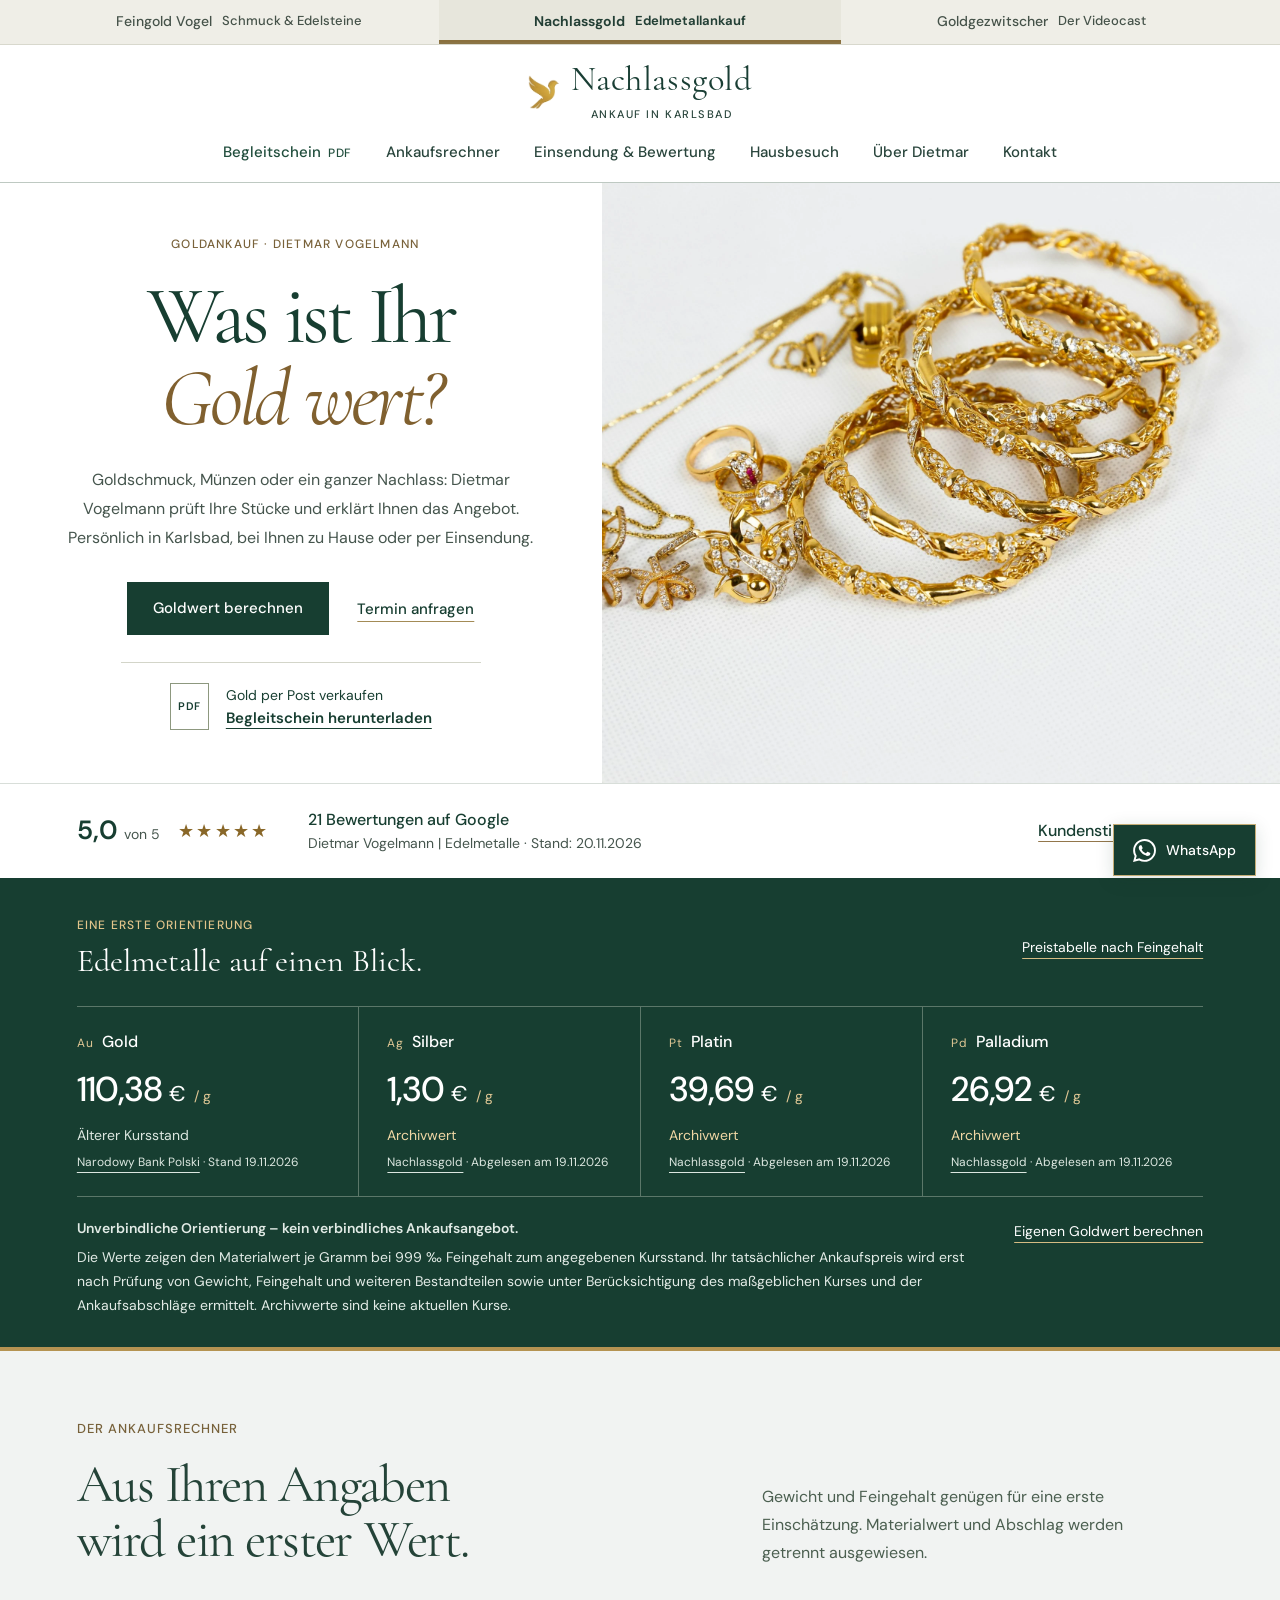
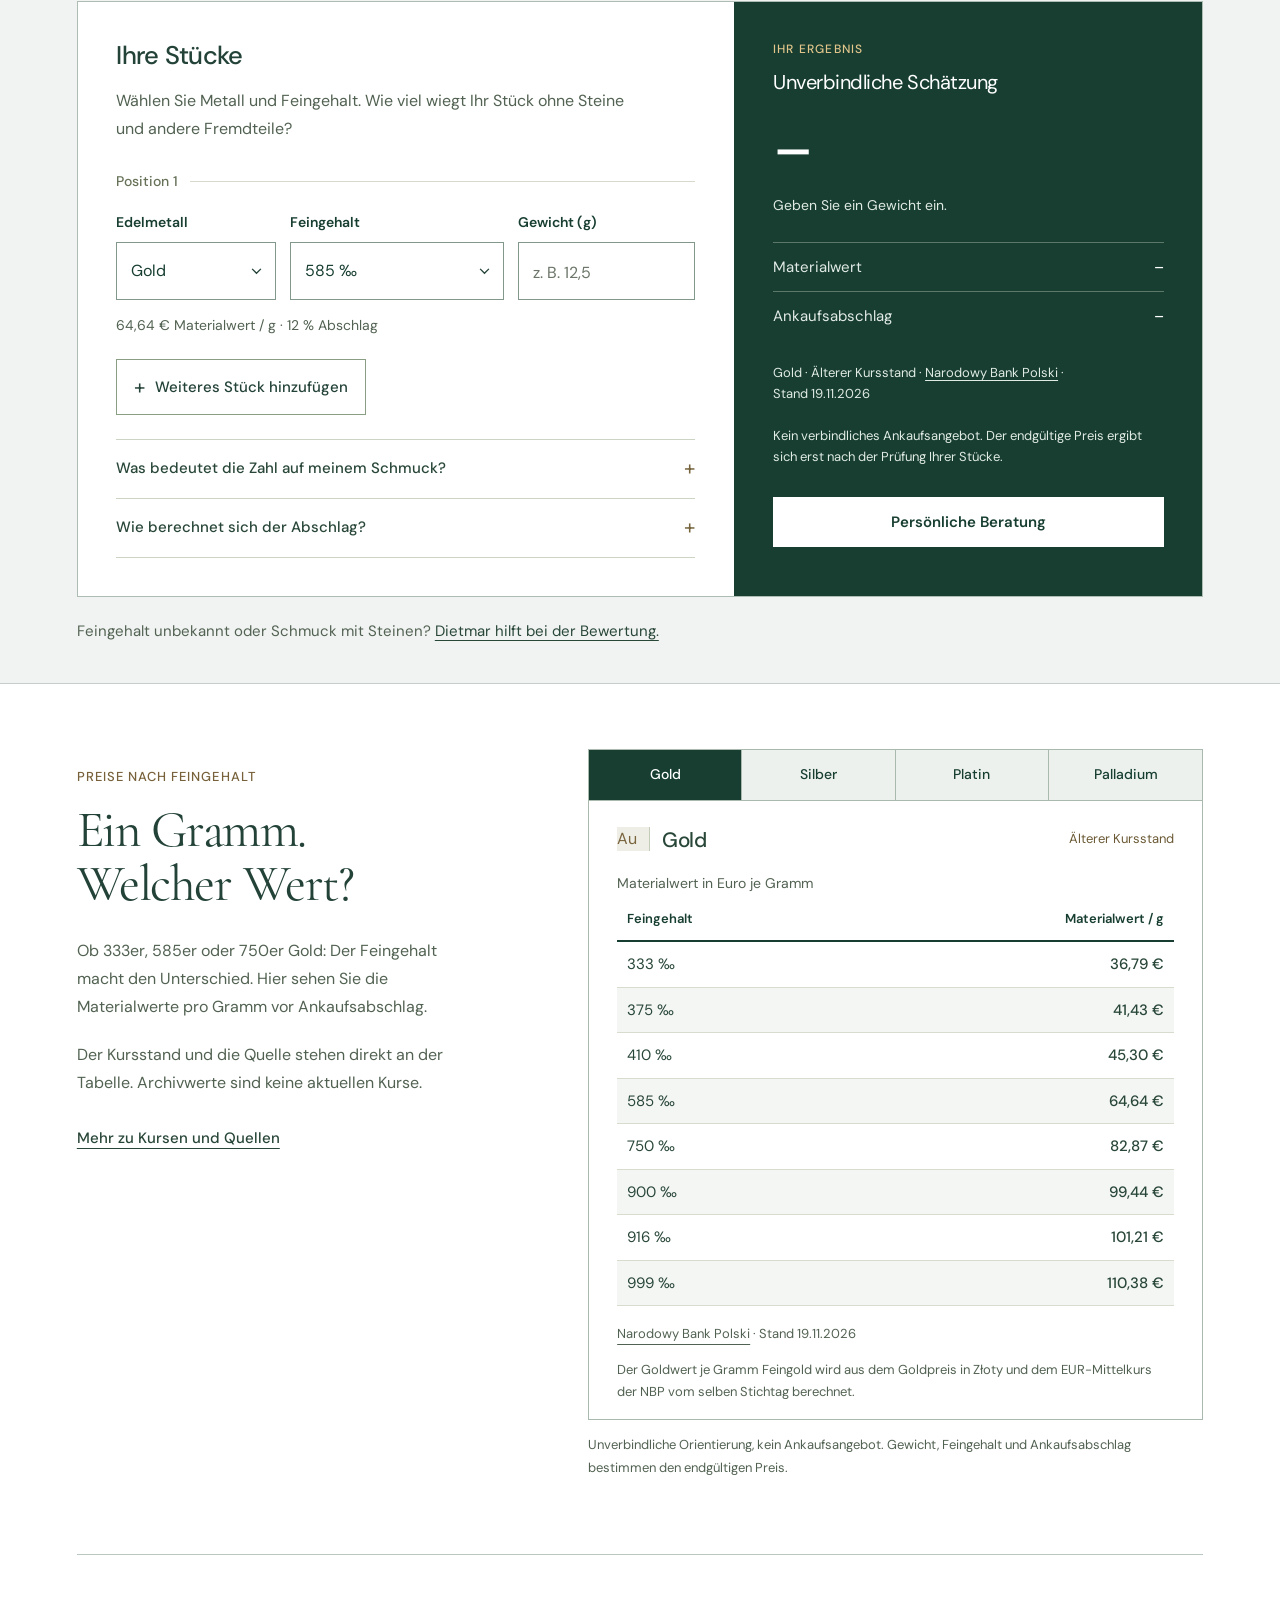
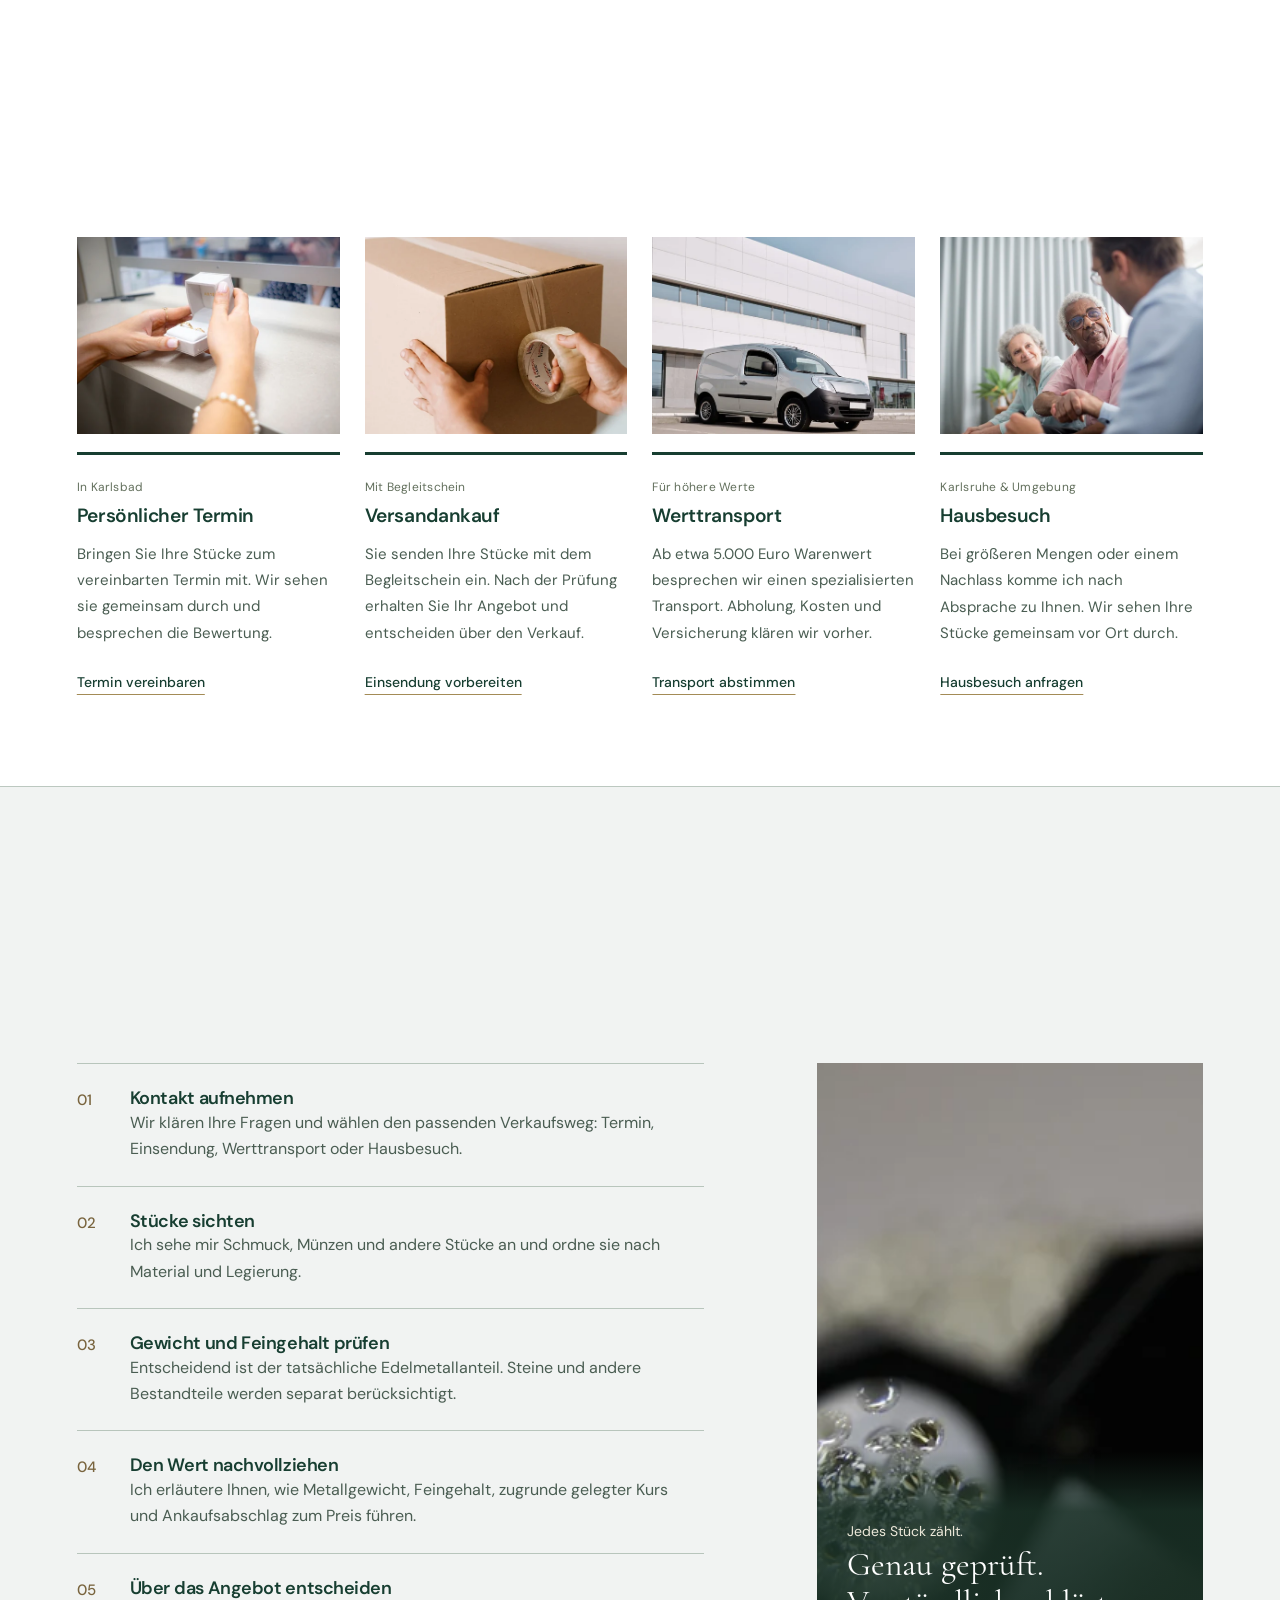
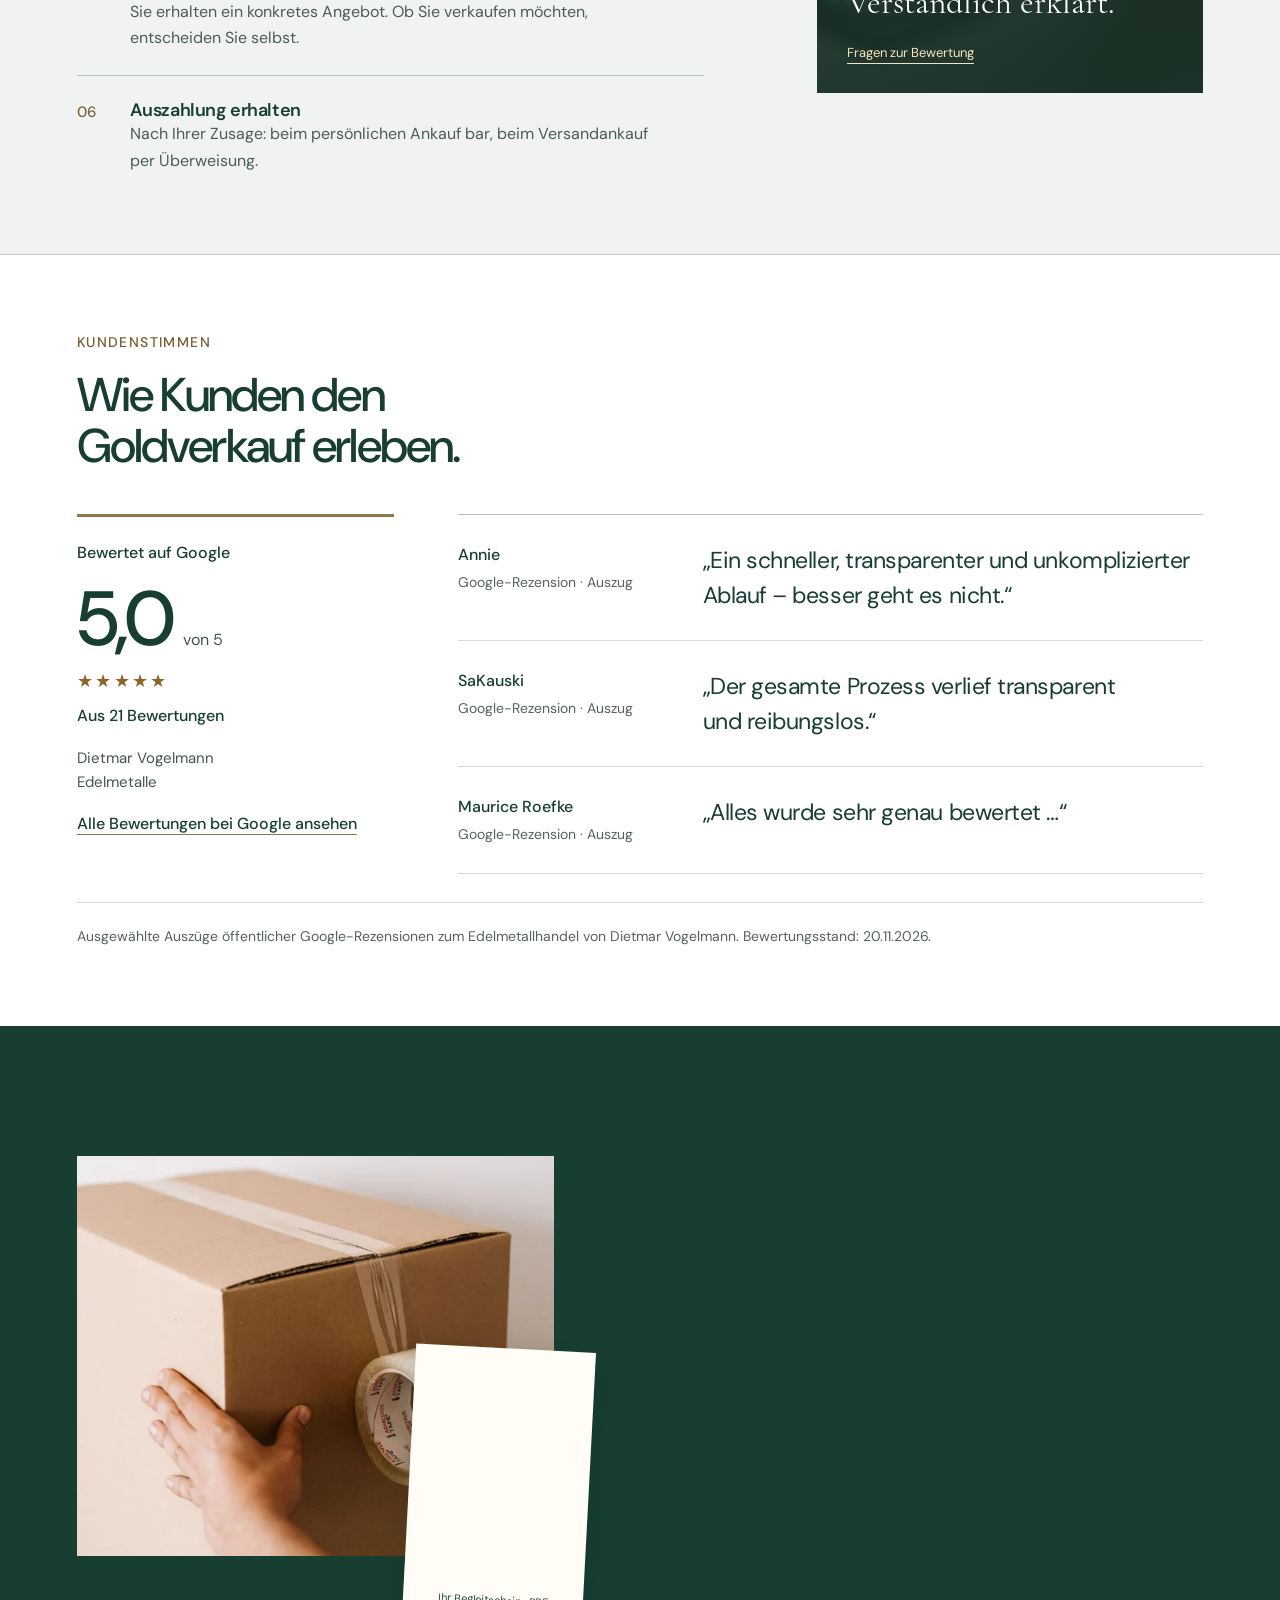
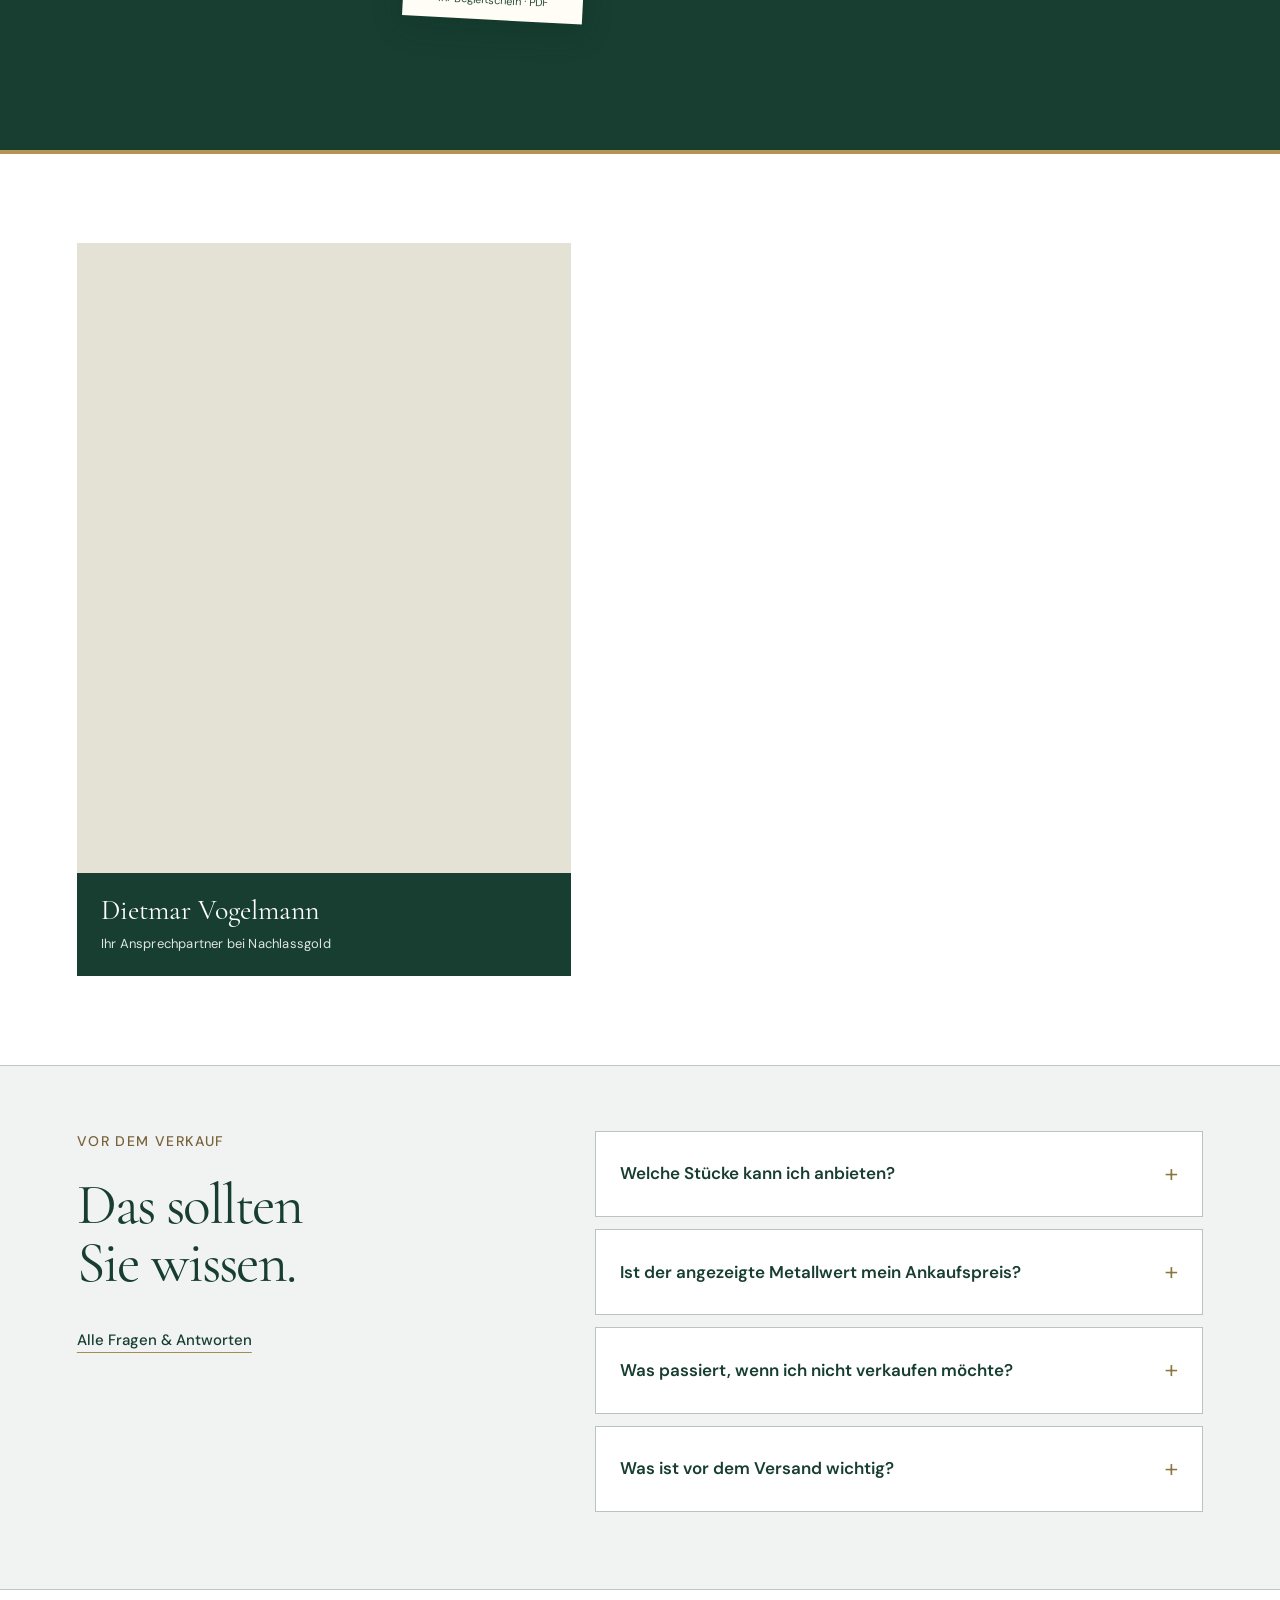
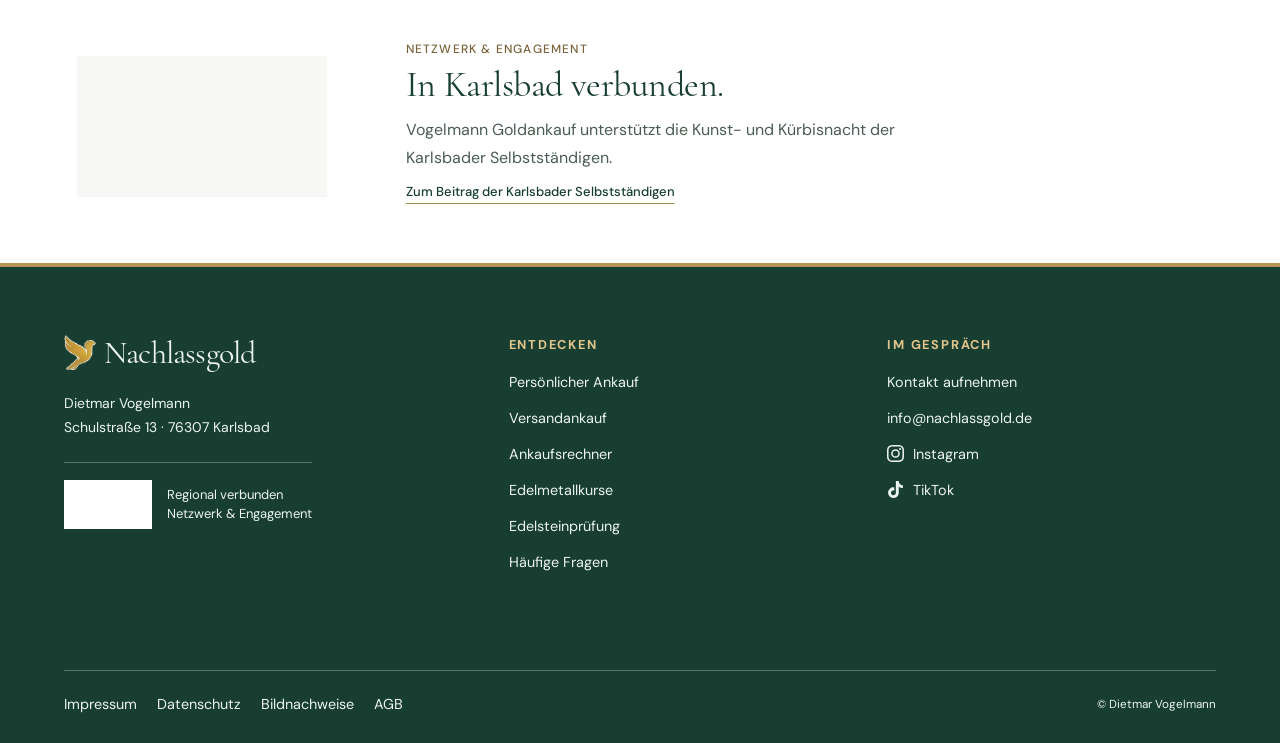
==== commit eab3e71c: "Add dated Google rating and selected customer reviews to the homepage" ====
--- a/index.html
+++ b/index.html
@@ -34,6 +34,7 @@
 <link rel="stylesheet" href="assets/calculator-v23.css?v=23.1">
 <link rel="stylesheet" href="assets/photography-v24.css?v=24">
 <link rel="stylesheet" href="assets/contrast-v27.css?v=27">
+<link rel="stylesheet" href="assets/reviews-v30.css?v=30">
 </head><body class="nachlass page-index journal-v4 hauslicht identity-v10 edition22 contrast-v27">
 <a class="skip" href="#inhalt">Zum Inhalt</a>
 <header class="dv-head" data-dv-header="nachlassgold"><div class="dv-brandbar"><nav class="dv-worlds" aria-label="Die drei Marken von Dietmar Vogelmann"><a href="https://feingold-vogel.rateriser.tech/"><span>Feingold Vogel</span><small>Schmuck &amp; Edelsteine</small></a><a href="index.html" class="dv-active" aria-current="true"><span>Nachlassgold</span><small>Edelmetallankauf</small></a><a href="https://goldgezwitscher.rateriser.tech/"><span>Goldgezwitscher</span><small>Der Videocast</small></a></nav></div><div class="dv-core dv-inner"><a class="dv-logo" href="index.html" aria-label="Nachlassgold, zur Startseite"><img src="assets/haus-vogel.webp" width="77" height="85" alt=""><span><strong>Nachlassgold</strong><small>Ankauf in Karlsbad</small></span></a>
@@ -54,6 +55,14 @@
       </div>
     </div>
   </section>
+
+  <aside class="dv30-trust" aria-label="Google-Bewertung von Dietmar Vogelmann Edelmetalle">
+    <div class="ng20-width dv30-trust-inner">
+      <div class="dv30-trust-score"><strong>5,0 <span>von 5</span></strong><span class="dv30-stars" aria-hidden="true">★★★★★</span></div>
+      <p><strong>21 Bewertungen auf Google</strong><span>Dietmar Vogelmann | Edelmetalle · Stand: <time datetime="2026-11-20">20.11.2026</time></span></p>
+      <a class="dv30-link" href="#kundenstimmen">Kundenstimmen lesen</a>
+    </div>
+  </aside>
 
   <section class="ng20-prices" aria-labelledby="ng20-prices-title">
     <div class="ng20-width">
@@ -125,6 +134,37 @@
     </ol><figure class="ng20-cash"><img class="" src="assets/pruefung-v21-1200.webp" srcset="assets/pruefung-v21-640.webp 640w, assets/pruefung-v21-1200.webp 1200w" sizes="(max-width: 760px) 90vw, 38vw" width="1200" height="800" alt="Ein geschliffener Stein wird mit einer Juwelierlupe geprüft" loading="lazy" decoding="async"><figcaption><span>Jedes Stück zählt.</span><strong>Genau geprüft.<br>Verständlich erklärt.</strong><a href="fragen.html">Fragen zur Bewertung</a></figcaption></figure></div>
   </div></section>
 
+  <section class="dv30-reviews" id="kundenstimmen" aria-labelledby="dv30-title">
+    <div class="ng20-width">
+      <header class="dv30-heading"><p class="dv30-eyebrow">Kundenstimmen</p><h2 id="dv30-title">Wie Kunden den<br>Goldverkauf erleben.</h2></header>
+      <div class="dv30-review-layout">
+        <div class="dv30-summary">
+          <p class="dv30-source">Bewertet auf Google</p>
+          <p class="dv30-score"><strong>5,0</strong><span>von 5</span></p>
+          <span class="dv30-stars" aria-hidden="true">★★★★★</span>
+          <p class="dv30-count">Aus 21 Bewertungen</p>
+          <p class="dv30-business">Dietmar Vogelmann<br>Edelmetalle</p>
+          <a class="dv30-link" href="https://www.google.com/maps/place/Dietmar+Vogelmann+%7C+Edelmetalle/data=!4m2!3m1!1s0x0:0xd75a91dc4555b72b?sa=X&amp;ved=1t:2428&amp;ictx=111" target="_blank" rel="external noopener noreferrer">Alle Bewertungen bei Google ansehen</a>
+        </div>
+        <div class="dv30-quotes">
+          <figure class="dv30-quote">
+            <figcaption><strong>Annie</strong><span>Google-Rezension · Auszug</span></figcaption>
+            <blockquote cite="https://www.google.com/maps/place/Dietmar+Vogelmann+%7C+Edelmetalle/data=!4m2!3m1!1s0x0:0xd75a91dc4555b72b?sa=X&amp;ved=1t:2428&amp;ictx=111"><p>„Ein schneller, transparenter und unkomplizierter Ablauf – besser geht es nicht.“</p></blockquote>
+          </figure>
+          <figure class="dv30-quote">
+            <figcaption><strong>SaKauski</strong><span>Google-Rezension · Auszug</span></figcaption>
+            <blockquote cite="https://www.google.com/maps/place/Dietmar+Vogelmann+%7C+Edelmetalle/data=!4m2!3m1!1s0x0:0xd75a91dc4555b72b?sa=X&amp;ved=1t:2428&amp;ictx=111"><p>„Der gesamte Prozess verlief transparent und reibungslos.“</p></blockquote>
+          </figure>
+          <figure class="dv30-quote">
+            <figcaption><strong>Maurice Roefke</strong><span>Google-Rezension · Auszug</span></figcaption>
+            <blockquote cite="https://www.google.com/maps/place/Dietmar+Vogelmann+%7C+Edelmetalle/data=!4m2!3m1!1s0x0:0xd75a91dc4555b72b?sa=X&amp;ved=1t:2428&amp;ictx=111"><p>„Alles wurde sehr genau bewertet …“</p></blockquote>
+          </figure>
+        </div>
+      </div>
+      <p class="dv30-note">Ausgewählte Auszüge öffentlicher Google-Rezensionen zum Edelmetallhandel von Dietmar Vogelmann. Bewertungsstand: <time datetime="2026-11-20">20.11.2026</time>.</p>
+    </div>
+  </section>
+
   <section class="ng20-send" id="einsenden" aria-labelledby="ng20-send-title"><div class="ng20-width ng20-send-layout">
     <div class="ng20-send-visual"><img class="ng20-pack-photo" src="assets/versand-v21-1200.webp" srcset="assets/versand-v21-640.webp 640w, assets/versand-v21-1200.webp 1200w" sizes="(max-width: 760px) 90vw, 45vw" width="1200" height="1800" alt="Hände verschließen einen stabilen Versandkarton" loading="lazy" decoding="async"><a class="ng20-document" href="downloads/versandbegleitschein.pdf" target="_blank" rel="noopener" aria-label="Begleitschein als PDF ansehen"><img src="assets/begleitschein-vorschau.webp" width="850" height="1200" alt="Original-Begleitschein von Dietmar Vogelmann" loading="lazy" decoding="async"><span>Ihr Begleitschein · PDF</span></a></div>
     <div class="ng20-send-copy"><p class="ng20-kicker">Goldankauf per Post</p><h2 id="ng20-send-title">Gut vorbereitet<br>auf den Weg.</h2><p>Der Begleitschein ordnet Ihre Sendung eindeutig zu. Er enthält Ihre Angaben, die Stückliste und Ihre Unterschrift.</p><ul><li>Begleitschein ausfüllen und unterschreiben.</li><li>Versandweg und Versicherung vorher abstimmen.</li><li>Stücke einzeln schützen und sicher verpacken.</li></ul><a class="ng20-button ng20-button-light" href="downloads/versandbegleitschein.pdf" download>Begleitschein herunterladen <span>PDF</span></a><a class="ng20-link" href="versandankauf.html">Anschrift und alle Versandhinweise</a></div>
--- a/assets/reviews-v30.css
+++ b/assets/reviews-v30.css
@@ -0,0 +1,57 @@
+/* Verified public Google profile, manually maintained with a visible date. No widget or tracking. */
+body.identity-v10 .dv30-stars{display:inline-block;color:#896728;font-family:Arial,sans-serif;font-size:1.15rem;letter-spacing:.13em;white-space:nowrap;line-height:1.4}
+body.identity-v10 .dv30-link{display:inline-block;max-width:100%;min-height:44px;padding-block:10px;color:#173e31;font:500 1rem/1.5 var(--sans);text-decoration:underline;text-decoration-color:#92764b;text-underline-offset:5px;transition:text-decoration-color .18s ease}
+body.identity-v10 .dv30-link:hover{text-decoration-color:currentColor}
+body.identity-v10 .dv30-link:focus-visible{outline:3px solid #896728;outline-offset:5px}
+body.nachlass.identity-v10 .dv30-trust{background:#fff;border-top:1px solid #d8ded9}
+body.nachlass.identity-v10 .dv30-trust-inner{display:flex;align-items:center;gap:clamp(20px,3vw,44px);padding-block:23px}
+body.nachlass.identity-v10 .dv30-trust-score{display:flex;gap:18px;align-items:center;flex-shrink:0}
+body.nachlass.identity-v10 .dv30-trust-score strong{font:600 1.65rem/1.2 var(--sans);color:#173e31;font-variant-numeric:lining-nums tabular-nums;white-space:nowrap}
+body.nachlass.identity-v10 .dv30-trust-score strong span{font-size:.875rem;font-weight:400;color:#45554d}
+body.nachlass.identity-v10 .dv30-trust-inner>p{margin:0;font:400 .875rem/1.6 var(--sans);color:#45554d;min-width:0}
+body.nachlass.identity-v10 .dv30-trust-inner>p strong{display:block;color:#173e31;font-size:1rem;font-weight:500}
+body.nachlass.identity-v10 .dv30-trust-inner>p span{display:block}
+body.nachlass.identity-v10 .dv30-trust-inner>.dv30-link{margin-left:auto;flex-shrink:0}
+body.nachlass.identity-v10 .dv30-reviews{background:#fff;padding-block:clamp(48px,6vw,88px);scroll-margin-top:30px}
+body.nachlass.identity-v10 .dv30-heading{margin-bottom:42px}
+body.nachlass.identity-v10 .dv30-heading .dv30-eyebrow{font:500 .875rem/1.5 var(--sans);letter-spacing:.1em;text-transform:uppercase;color:#785c2e;margin:0 0 17px}
+body.nachlass.identity-v10 .ng20-home .dv30-heading h2{font:500 clamp(2.2rem,3.7vw,3.5rem)/1.08 var(--sans);letter-spacing:-.04em;color:#173e31}
+body.nachlass.identity-v10 .dv30-review-layout{display:grid;grid-template-columns:minmax(0,.85fr) minmax(0,2fr);gap:clamp(32px,5vw,75px);align-items:start}
+body.nachlass.identity-v10 .dv30-summary{border-top:3px solid #92764b;padding-top:24px}
+body.nachlass.identity-v10 .dv30-summary .dv30-source{font:500 1rem/1.5 var(--sans);color:#173e31;margin:0 0 16px}
+body.nachlass.identity-v10 .dv30-summary .dv30-score{display:flex;gap:12px;align-items:baseline;margin:0 0 10px;font:400 1rem/1.3 var(--sans);color:#45554d}
+body.nachlass.identity-v10 .dv30-score strong{font:500 clamp(3.75rem,6vw,5rem)/1 var(--sans);letter-spacing:-.06em;font-variant-numeric:lining-nums tabular-nums;color:#173e31}
+body.nachlass.identity-v10 .dv30-summary .dv30-count{margin:9px 0 18px;font:500 1rem/1.5 var(--sans);color:#173e31}
+body.nachlass.identity-v10 .dv30-summary .dv30-business{font:400 .9375rem/1.6 var(--sans);color:#45554d;margin:0 0 8px}
+body.nachlass.identity-v10 .dv30-quotes{border-top:1px solid #bac6be}
+body.nachlass.identity-v10 .dv30-quote{display:grid;grid-template-columns:minmax(130px,.65fr) minmax(0,1.5fr);gap:28px;margin:0;padding-block:28px;border-bottom:1px solid #d4dbd6}
+body.nachlass.identity-v10 .dv30-quote figcaption{background:none;color:#173e31;padding:0;margin:0;position:static}
+body.nachlass.identity-v10 .dv30-quote figcaption strong{display:block;font:500 1rem/1.5 var(--sans)}
+body.nachlass.identity-v10 .dv30-quote figcaption span{display:block;font:400 .875rem/1.5 var(--sans);color:#55645b;margin-top:5px}
+body.nachlass.identity-v10 .dv30-quote blockquote{margin:0;padding:0;border:0;min-width:0}
+body.nachlass.identity-v10 .dv30-quote blockquote p{margin:0;font:400 clamp(1.2rem,1.8vw,1.6rem)/1.5 var(--sans);color:#173e31;letter-spacing:-.02em}
+body.nachlass.identity-v10 .dv30-reviews .dv30-note{font:400 .875rem/1.7 var(--sans);color:#55645b;margin:28px 0 0;padding-top:22px;border-top:1px solid #d4dbd6;max-width:none}
+body.feingold.identity-v10.edition22 .dv30-compact{margin-top:30px;padding:24px 0 0;border-top:2px solid #92764b}
+body.feingold.identity-v10.edition22 .dv30-compact .dv30-compact-title{font:500 1rem/1.5 var(--sans);color:#173e31;margin:0 0 15px}
+body.feingold.identity-v10.edition22 .dv30-compact-rating{display:flex;align-items:center;flex-wrap:wrap;gap:9px 18px;font:400 .9375rem/1.5 var(--sans);color:#45554d}
+body.feingold.identity-v10.edition22 .dv30-compact-rating strong{font:600 1.75rem/1.2 var(--sans);color:#173e31;white-space:nowrap;font-variant-numeric:lining-nums tabular-nums}
+body.feingold.identity-v10.edition22 .dv30-compact-rating strong span{font:400 .875rem/1.5 var(--sans);color:#45554d}
+body.feingold.identity-v10.edition22 .dv30-compact .dv30-compact-source{margin:14px 0 3px;font:400 .875rem/1.6 var(--sans);color:#45554d}
+@media(max-width:1000px){
+ body.nachlass.identity-v10 .dv30-trust-score{flex-direction:column;align-items:flex-start;gap:4px}
+ body.nachlass.identity-v10 .dv30-quote{grid-template-columns:1fr;gap:12px}
+ body.nachlass.identity-v10 .dv30-review-layout{grid-template-columns:minmax(0,.8fr) minmax(0,1.4fr)}
+}
+@media(max-width:650px){
+ body.nachlass.identity-v10 .dv30-trust-inner{display:grid;grid-template-columns:1fr;gap:9px;padding-block:22px}
+ body.nachlass.identity-v10 .dv30-trust-score{flex-direction:row;align-items:center;gap:18px}
+ body.nachlass.identity-v10 .dv30-trust-inner>.dv30-link{margin:0;justify-self:start}
+ body.nachlass.identity-v10 .dv30-heading{margin-bottom:26px}
+ body.nachlass.identity-v10 .dv30-review-layout{grid-template-columns:minmax(0,1fr);gap:24px}
+ body.nachlass.identity-v10 .dv30-summary{padding-top:22px}
+ body.nachlass.identity-v10 .dv30-quote{padding-block:24px;gap:12px}
+ body.nachlass.identity-v10 .dv30-quote figcaption span{margin-top:2px}
+ body.nachlass.identity-v10 .dv30-reviews .dv30-note{margin-top:22px;padding-top:0;border:0}
+ body.feingold.identity-v10.edition22 .dv30-compact{margin-top:24px;padding-top:22px}
+}
+@media(prefers-reduced-motion:reduce){body.identity-v10 .dv30-link{transition:none}}
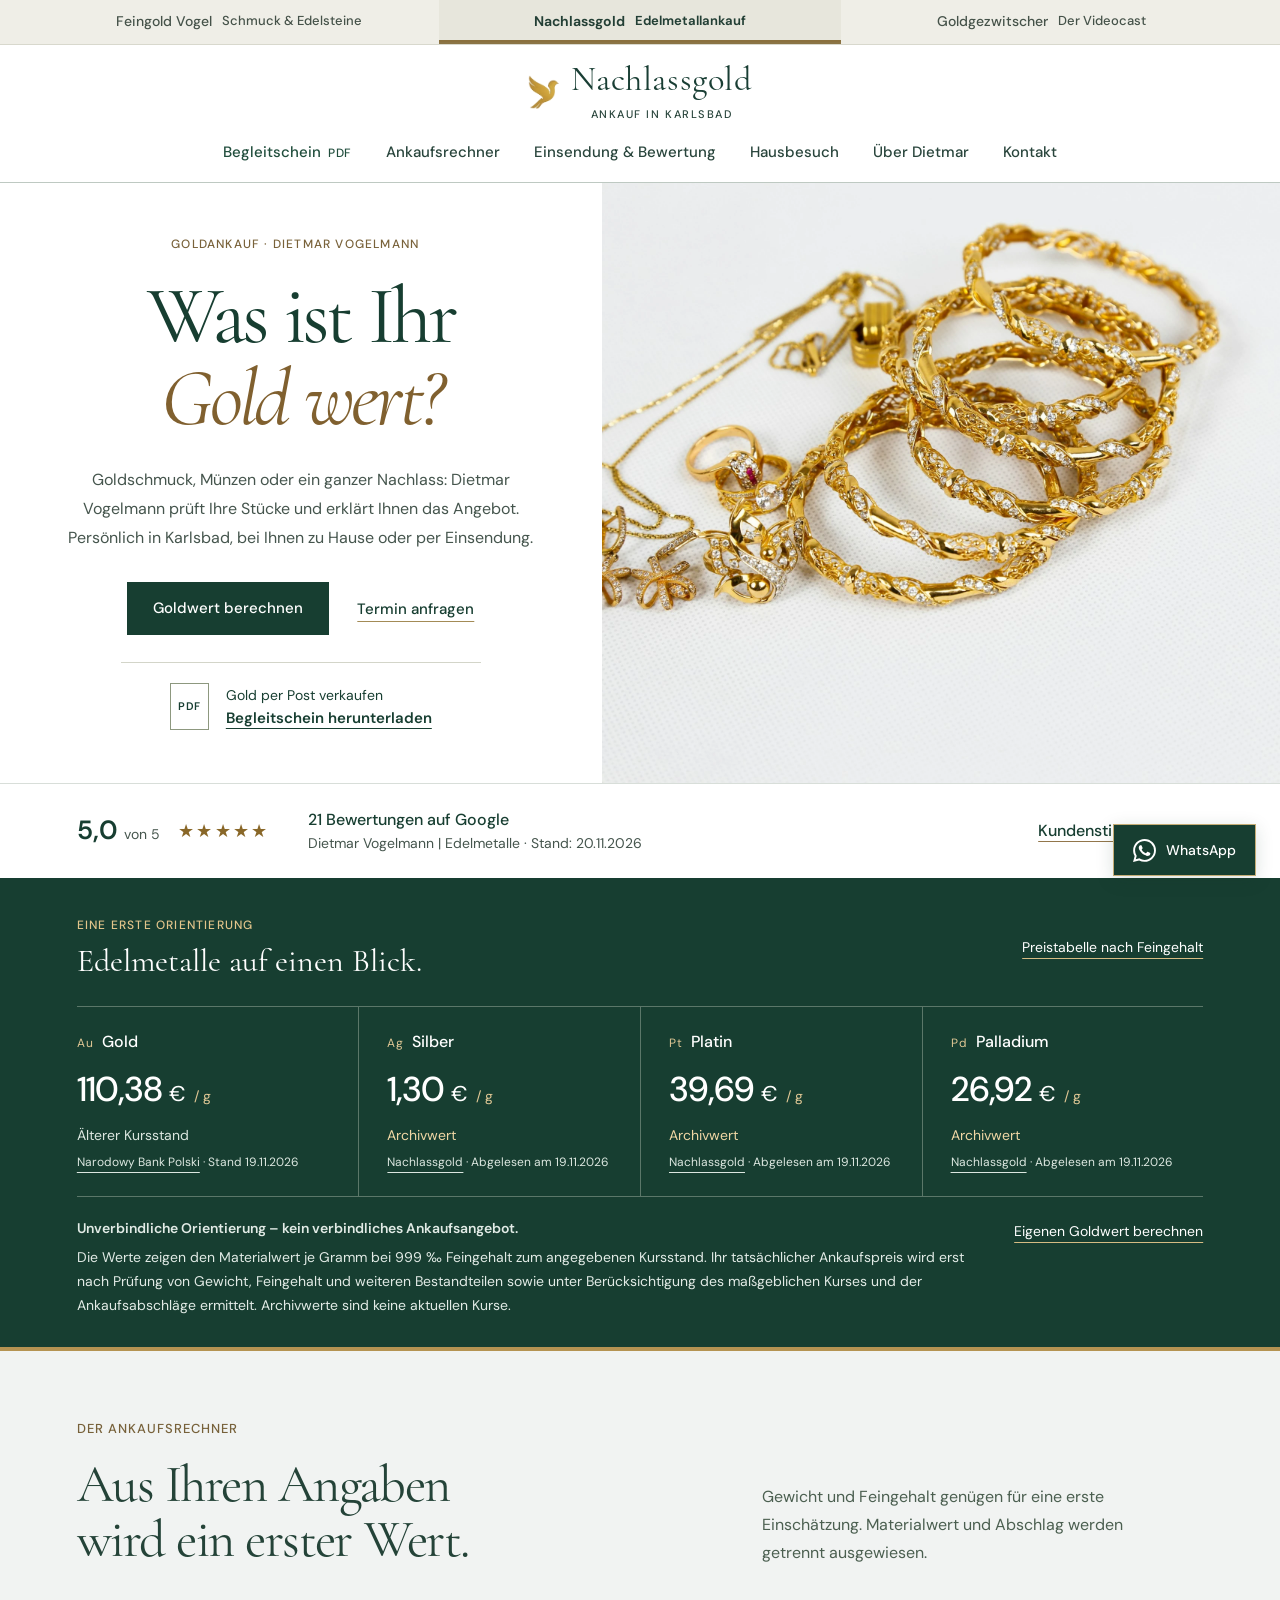
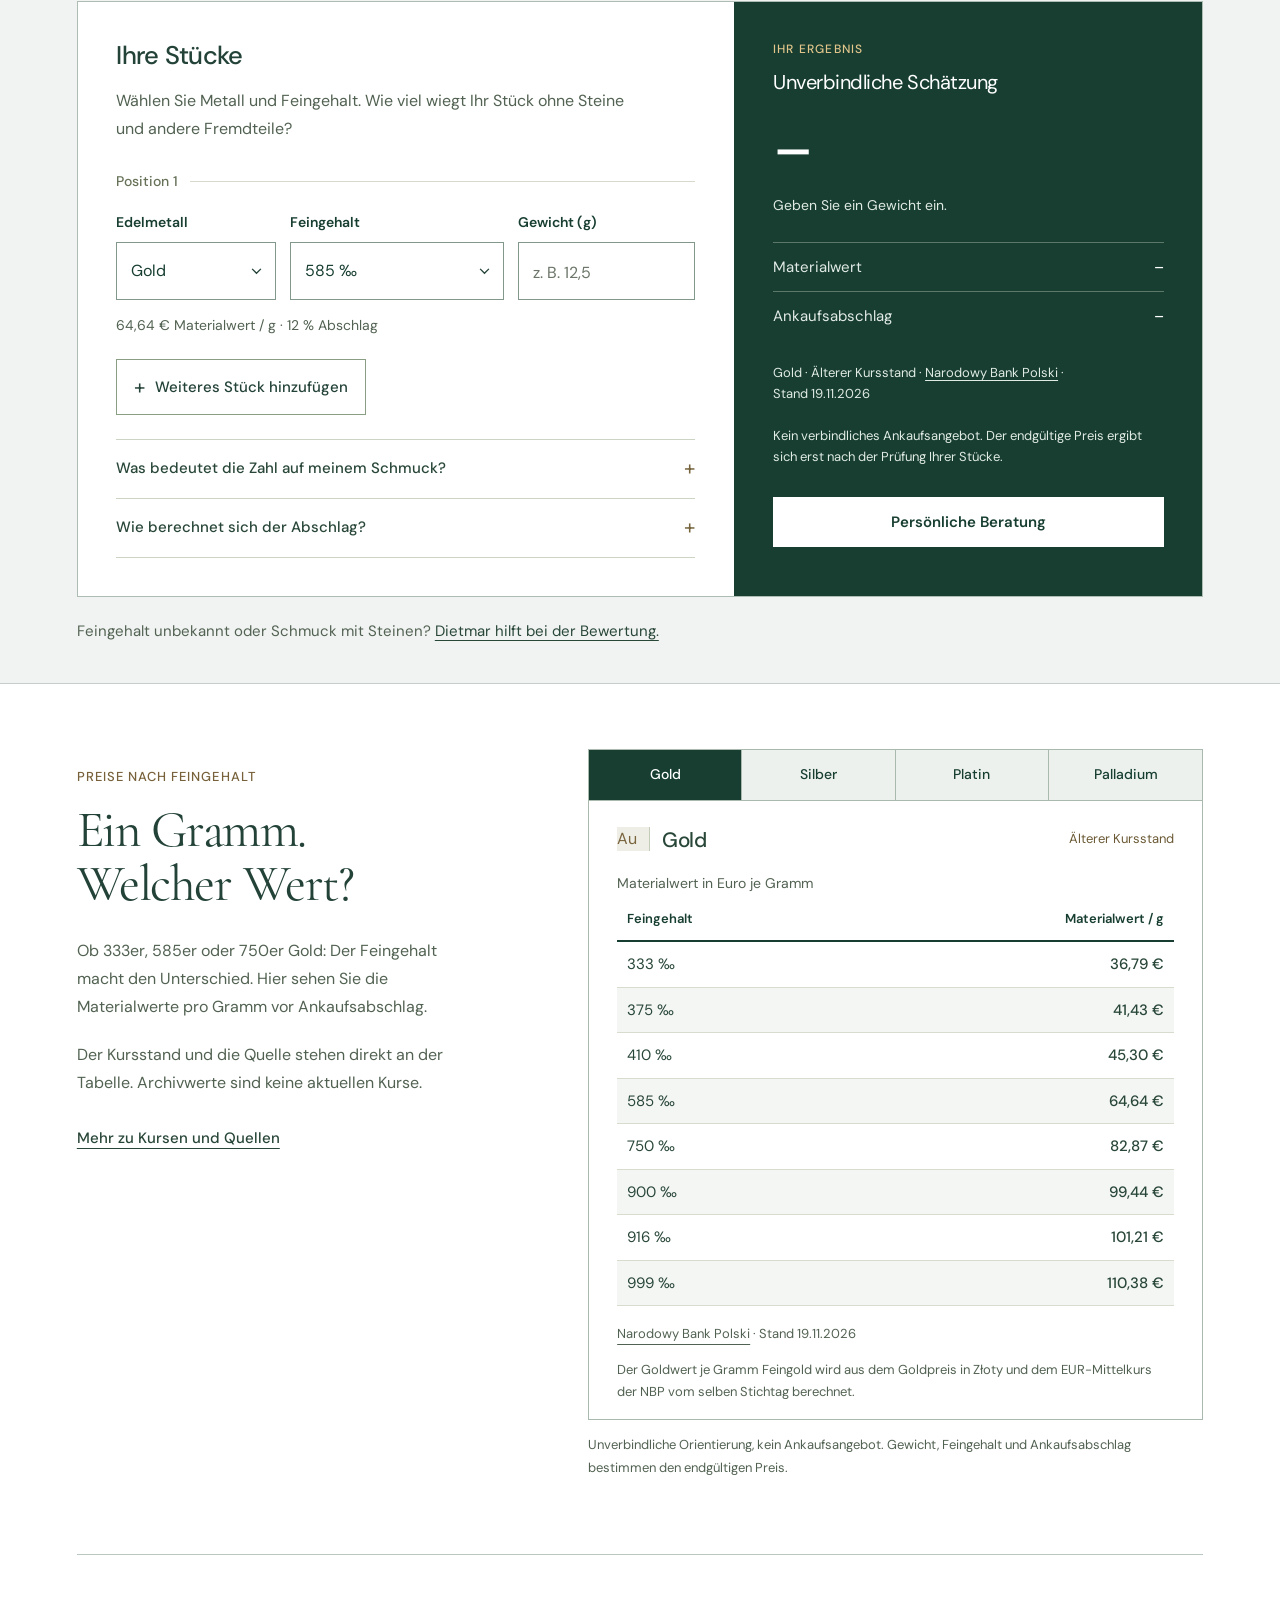
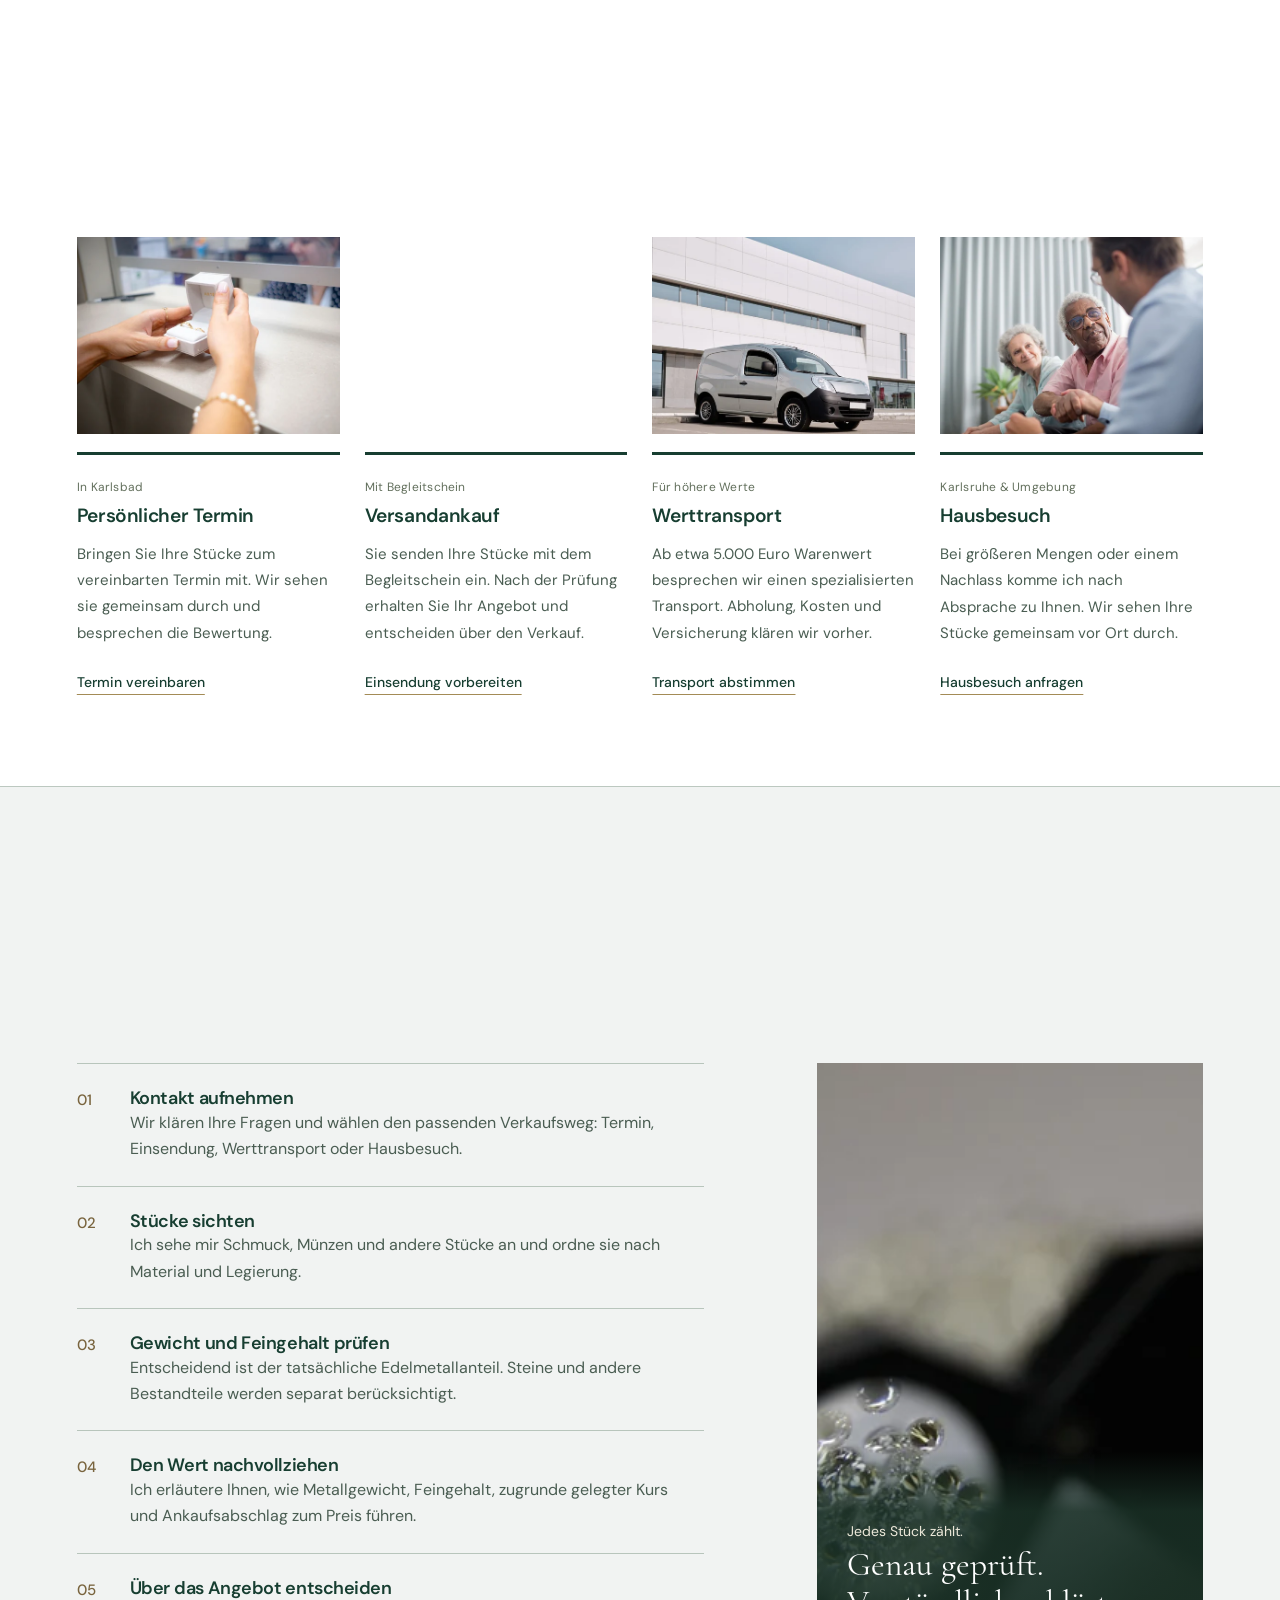
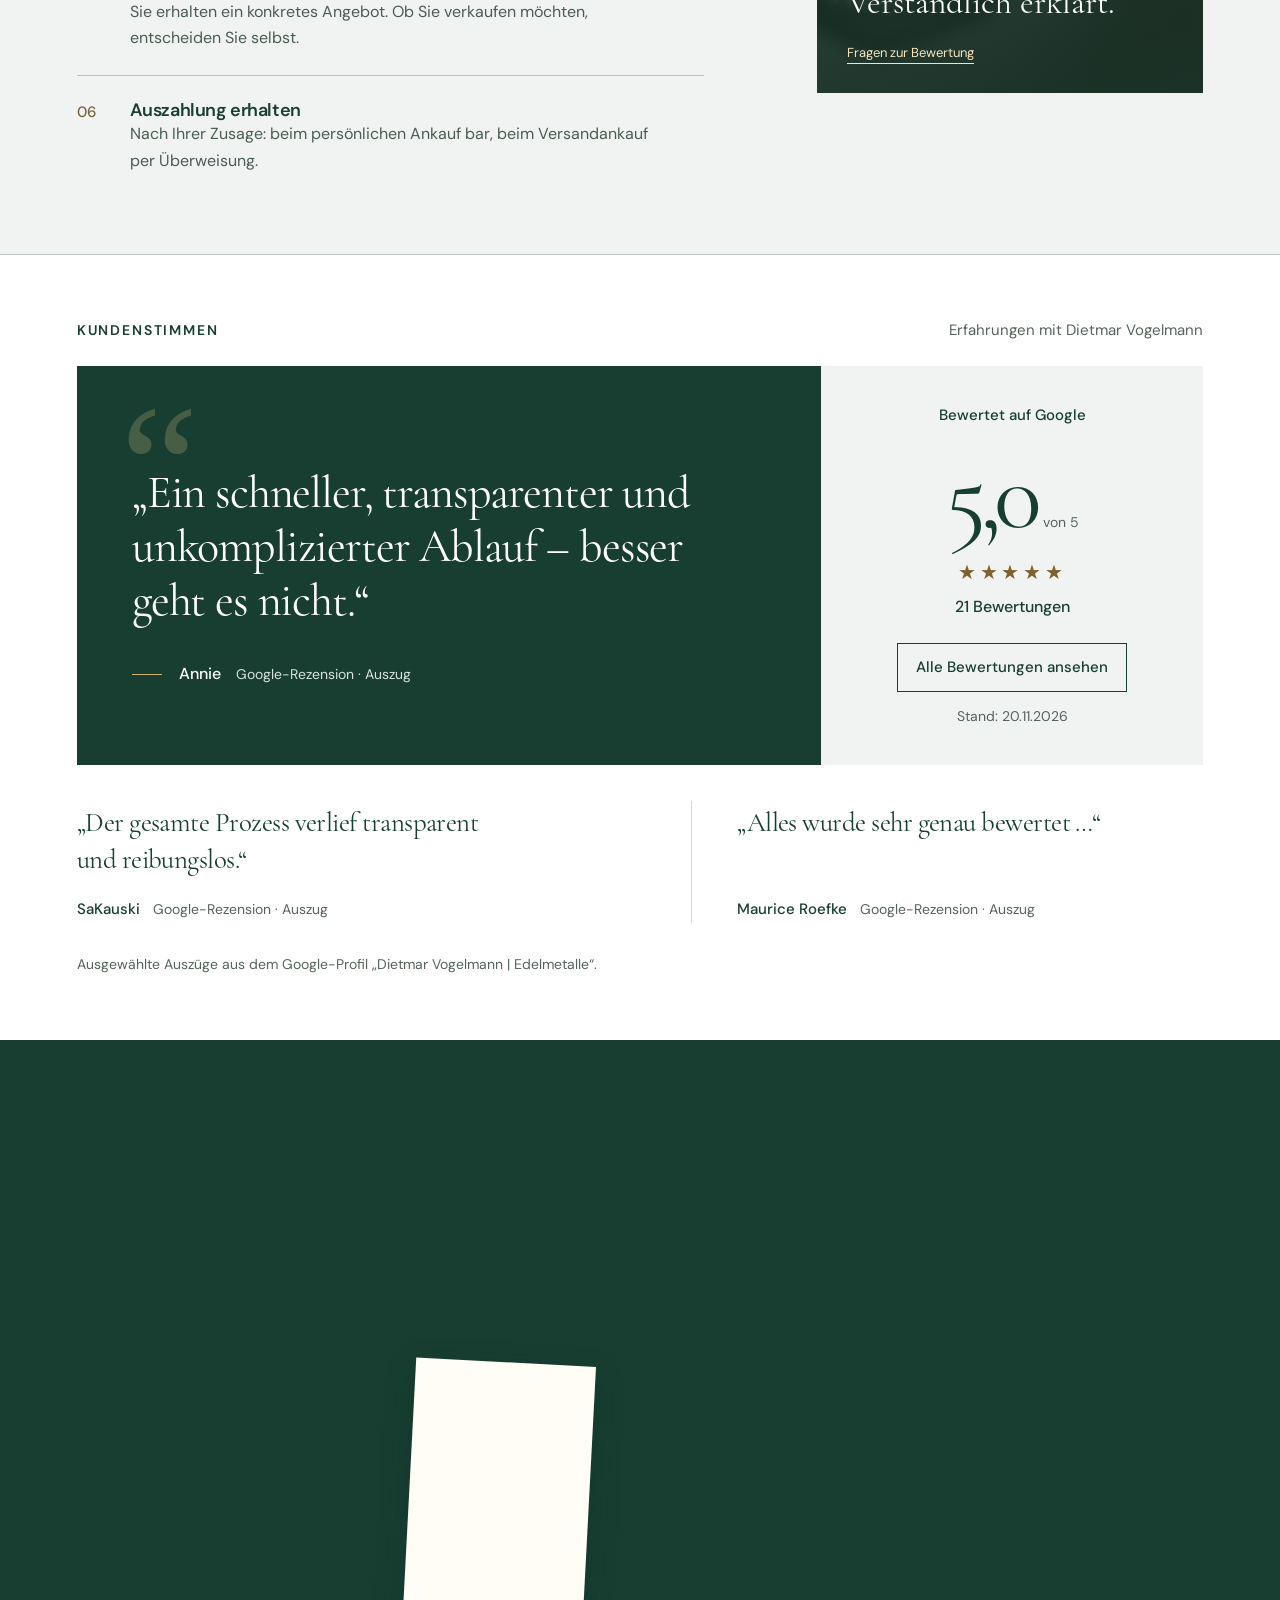
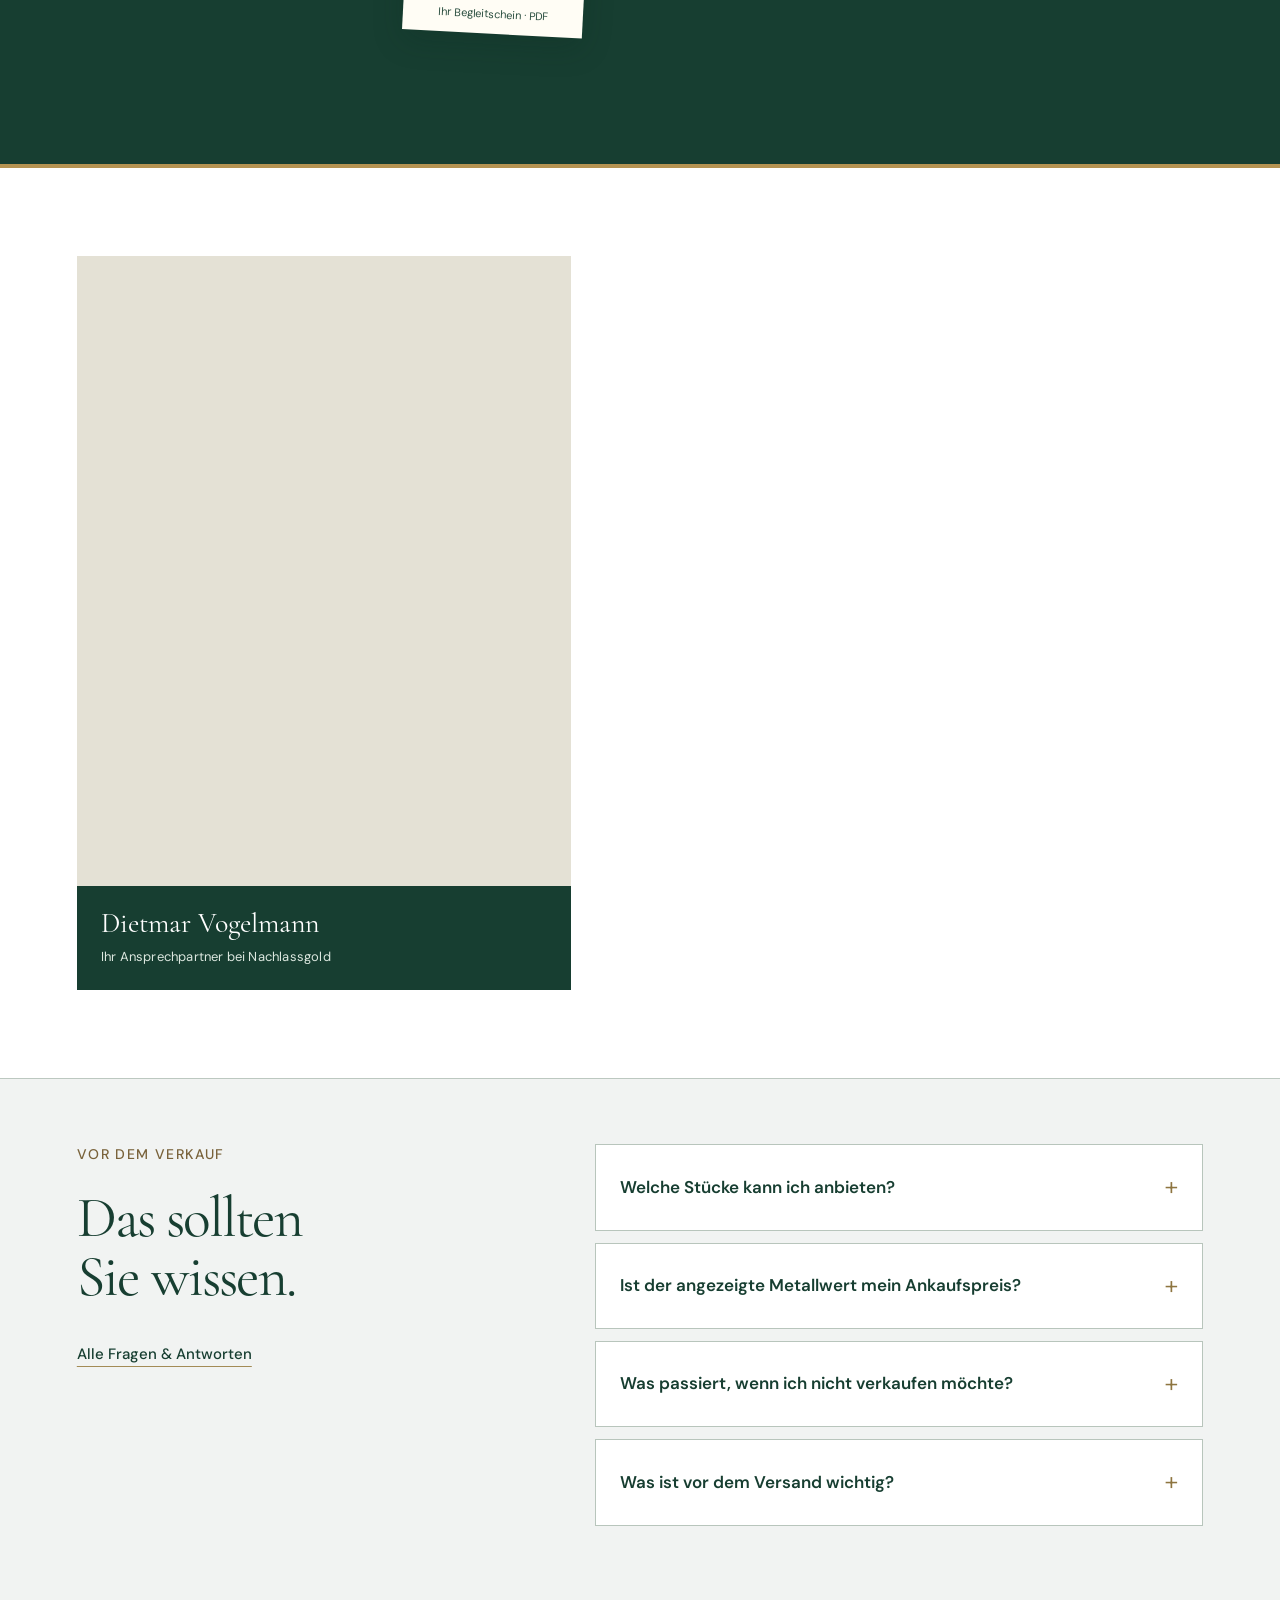
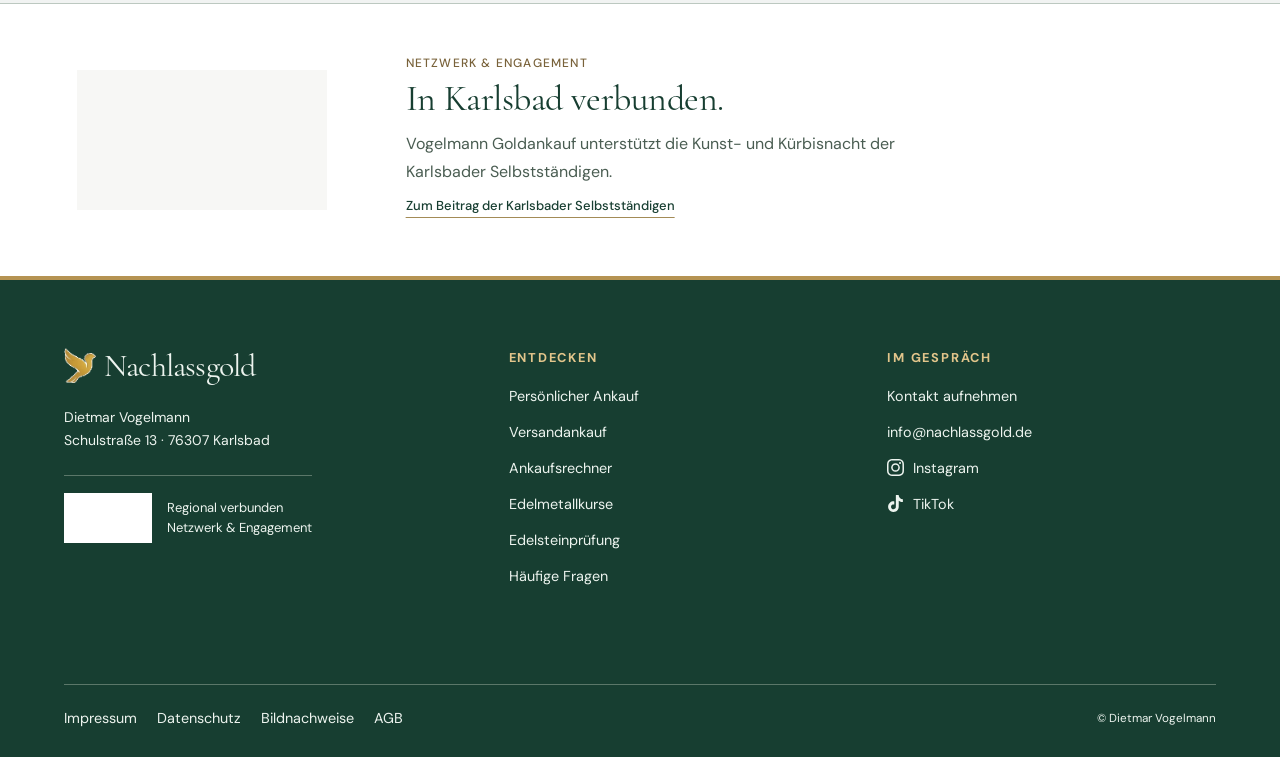
==== commit 3554e97a: "Give customer reviews a distinct quotation-led layout" ====
--- a/index.html
+++ b/index.html
@@ -34,7 +34,7 @@
 <link rel="stylesheet" href="assets/calculator-v23.css?v=23.1">
 <link rel="stylesheet" href="assets/photography-v24.css?v=24">
 <link rel="stylesheet" href="assets/contrast-v27.css?v=27">
-<link rel="stylesheet" href="assets/reviews-v30.css?v=30">
+<link rel="stylesheet" href="assets/reviews-v30.css?v=31">
 </head><body class="nachlass page-index journal-v4 hauslicht identity-v10 edition22 contrast-v27">
 <a class="skip" href="#inhalt">Zum Inhalt</a>
 <header class="dv-head" data-dv-header="nachlassgold"><div class="dv-brandbar"><nav class="dv-worlds" aria-label="Die drei Marken von Dietmar Vogelmann"><a href="https://feingold-vogel.rateriser.tech/"><span>Feingold Vogel</span><small>Schmuck &amp; Edelsteine</small></a><a href="index.html" class="dv-active" aria-current="true"><span>Nachlassgold</span><small>Edelmetallankauf</small></a><a href="https://goldgezwitscher.rateriser.tech/"><span>Goldgezwitscher</span><small>Der Videocast</small></a></nav></div><div class="dv-core dv-inner"><a class="dv-logo" href="index.html" aria-label="Nachlassgold, zur Startseite"><img src="assets/haus-vogel.webp" width="77" height="85" alt=""><span><strong>Nachlassgold</strong><small>Ankauf in Karlsbad</small></span></a>
@@ -134,34 +134,29 @@
     </ol><figure class="ng20-cash"><img class="" src="assets/pruefung-v21-1200.webp" srcset="assets/pruefung-v21-640.webp 640w, assets/pruefung-v21-1200.webp 1200w" sizes="(max-width: 760px) 90vw, 38vw" width="1200" height="800" alt="Ein geschliffener Stein wird mit einer Juwelierlupe geprüft" loading="lazy" decoding="async"><figcaption><span>Jedes Stück zählt.</span><strong>Genau geprüft.<br>Verständlich erklärt.</strong><a href="fragen.html">Fragen zur Bewertung</a></figcaption></figure></div>
   </div></section>
 
-  <section class="dv30-reviews" id="kundenstimmen" aria-labelledby="dv30-title">
+  <section class="dv31-reviews" id="kundenstimmen" aria-labelledby="dv31-title">
     <div class="ng20-width">
-      <header class="dv30-heading"><p class="dv30-eyebrow">Kundenstimmen</p><h2 id="dv30-title">Wie Kunden den<br>Goldverkauf erleben.</h2></header>
-      <div class="dv30-review-layout">
-        <div class="dv30-summary">
-          <p class="dv30-source">Bewertet auf Google</p>
-          <p class="dv30-score"><strong>5,0</strong><span>von 5</span></p>
-          <span class="dv30-stars" aria-hidden="true">★★★★★</span>
-          <p class="dv30-count">Aus 21 Bewertungen</p>
-          <p class="dv30-business">Dietmar Vogelmann<br>Edelmetalle</p>
-          <a class="dv30-link" href="https://www.google.com/maps/place/Dietmar+Vogelmann+%7C+Edelmetalle/data=!4m2!3m1!1s0x0:0xd75a91dc4555b72b?sa=X&amp;ved=1t:2428&amp;ictx=111" target="_blank" rel="external noopener noreferrer">Alle Bewertungen bei Google ansehen</a>
-        </div>
-        <div class="dv30-quotes">
-          <figure class="dv30-quote">
-            <figcaption><strong>Annie</strong><span>Google-Rezension · Auszug</span></figcaption>
-            <blockquote cite="https://www.google.com/maps/place/Dietmar+Vogelmann+%7C+Edelmetalle/data=!4m2!3m1!1s0x0:0xd75a91dc4555b72b?sa=X&amp;ved=1t:2428&amp;ictx=111"><p>„Ein schneller, transparenter und unkomplizierter Ablauf – besser geht es nicht.“</p></blockquote>
-          </figure>
-          <figure class="dv30-quote">
-            <figcaption><strong>SaKauski</strong><span>Google-Rezension · Auszug</span></figcaption>
-            <blockquote cite="https://www.google.com/maps/place/Dietmar+Vogelmann+%7C+Edelmetalle/data=!4m2!3m1!1s0x0:0xd75a91dc4555b72b?sa=X&amp;ved=1t:2428&amp;ictx=111"><p>„Der gesamte Prozess verlief transparent und reibungslos.“</p></blockquote>
-          </figure>
-          <figure class="dv30-quote">
-            <figcaption><strong>Maurice Roefke</strong><span>Google-Rezension · Auszug</span></figcaption>
-            <blockquote cite="https://www.google.com/maps/place/Dietmar+Vogelmann+%7C+Edelmetalle/data=!4m2!3m1!1s0x0:0xd75a91dc4555b72b?sa=X&amp;ved=1t:2428&amp;ictx=111"><p>„Alles wurde sehr genau bewertet …“</p></blockquote>
-          </figure>
-        </div>
+      <header class="dv31-topline"><h2 id="dv31-title">Kundenstimmen</h2><p>Erfahrungen mit Dietmar Vogelmann</p></header>
+      <div class="dv31-stage">
+        <figure class="dv31-feature">
+          <span class="dv31-quote-mark" aria-hidden="true">“</span>
+          <blockquote cite="https://www.google.com/maps/place/Dietmar+Vogelmann+%7C+Edelmetalle/data=!4m2!3m1!1s0x0:0xd75a91dc4555b72b?sa=X&amp;ved=1t:2428&amp;ictx=111"><p>„Ein schneller, transparenter und unkomplizierter Ablauf – besser geht es nicht.“</p></blockquote>
+          <figcaption><strong>Annie</strong><span>Google-Rezension · Auszug</span></figcaption>
+        </figure>
+        <aside class="dv31-rating" aria-label="Google-Bewertung von Dietmar Vogelmann Edelmetalle">
+          <p class="dv31-rating-label">Bewertet auf Google</p>
+          <p class="dv31-rating-value"><strong>5,0</strong><span>von 5</span></p>
+          <span class="dv31-stars" aria-hidden="true">★★★★★</span>
+          <p class="dv31-rating-count">21 Bewertungen</p>
+          <a class="dv31-google-link" href="https://www.google.com/maps/place/Dietmar+Vogelmann+%7C+Edelmetalle/data=!4m2!3m1!1s0x0:0xd75a91dc4555b72b?sa=X&amp;ved=1t:2428&amp;ictx=111" target="_blank" rel="external noopener noreferrer">Alle Bewertungen ansehen</a>
+          <p class="dv31-rating-date">Stand: <time datetime="2026-11-20">20.11.2026</time></p>
+        </aside>
       </div>
-      <p class="dv30-note">Ausgewählte Auszüge öffentlicher Google-Rezensionen zum Edelmetallhandel von Dietmar Vogelmann. Bewertungsstand: <time datetime="2026-11-20">20.11.2026</time>.</p>
+      <div class="dv31-further">
+        <figure class="dv31-short-quote"><blockquote cite="https://www.google.com/maps/place/Dietmar+Vogelmann+%7C+Edelmetalle/data=!4m2!3m1!1s0x0:0xd75a91dc4555b72b?sa=X&amp;ved=1t:2428&amp;ictx=111"><p>„Der gesamte Prozess verlief transparent und reibungslos.“</p></blockquote><figcaption><strong>SaKauski</strong><span>Google-Rezension · Auszug</span></figcaption></figure>
+        <figure class="dv31-short-quote"><blockquote cite="https://www.google.com/maps/place/Dietmar+Vogelmann+%7C+Edelmetalle/data=!4m2!3m1!1s0x0:0xd75a91dc4555b72b?sa=X&amp;ved=1t:2428&amp;ictx=111"><p>„Alles wurde sehr genau bewertet …“</p></blockquote><figcaption><strong>Maurice Roefke</strong><span>Google-Rezension · Auszug</span></figcaption></figure>
+      </div>
+      <p class="dv31-note">Ausgewählte Auszüge aus dem Google-Profil „Dietmar Vogelmann | Edelmetalle“.</p>
     </div>
   </section>
 
--- a/assets/reviews-v30.css
+++ b/assets/reviews-v30.css
@@ -12,46 +12,73 @@
 body.nachlass.identity-v10 .dv30-trust-inner>p strong{display:block;color:#173e31;font-size:1rem;font-weight:500}
 body.nachlass.identity-v10 .dv30-trust-inner>p span{display:block}
 body.nachlass.identity-v10 .dv30-trust-inner>.dv30-link{margin-left:auto;flex-shrink:0}
-body.nachlass.identity-v10 .dv30-reviews{background:#fff;padding-block:clamp(48px,6vw,88px);scroll-margin-top:30px}
-body.nachlass.identity-v10 .dv30-heading{margin-bottom:42px}
-body.nachlass.identity-v10 .dv30-heading .dv30-eyebrow{font:500 .875rem/1.5 var(--sans);letter-spacing:.1em;text-transform:uppercase;color:#785c2e;margin:0 0 17px}
-body.nachlass.identity-v10 .ng20-home .dv30-heading h2{font:500 clamp(2.2rem,3.7vw,3.5rem)/1.08 var(--sans);letter-spacing:-.04em;color:#173e31}
-body.nachlass.identity-v10 .dv30-review-layout{display:grid;grid-template-columns:minmax(0,.85fr) minmax(0,2fr);gap:clamp(32px,5vw,75px);align-items:start}
-body.nachlass.identity-v10 .dv30-summary{border-top:3px solid #92764b;padding-top:24px}
-body.nachlass.identity-v10 .dv30-summary .dv30-source{font:500 1rem/1.5 var(--sans);color:#173e31;margin:0 0 16px}
-body.nachlass.identity-v10 .dv30-summary .dv30-score{display:flex;gap:12px;align-items:baseline;margin:0 0 10px;font:400 1rem/1.3 var(--sans);color:#45554d}
-body.nachlass.identity-v10 .dv30-score strong{font:500 clamp(3.75rem,6vw,5rem)/1 var(--sans);letter-spacing:-.06em;font-variant-numeric:lining-nums tabular-nums;color:#173e31}
-body.nachlass.identity-v10 .dv30-summary .dv30-count{margin:9px 0 18px;font:500 1rem/1.5 var(--sans);color:#173e31}
-body.nachlass.identity-v10 .dv30-summary .dv30-business{font:400 .9375rem/1.6 var(--sans);color:#45554d;margin:0 0 8px}
-body.nachlass.identity-v10 .dv30-quotes{border-top:1px solid #bac6be}
-body.nachlass.identity-v10 .dv30-quote{display:grid;grid-template-columns:minmax(130px,.65fr) minmax(0,1.5fr);gap:28px;margin:0;padding-block:28px;border-bottom:1px solid #d4dbd6}
-body.nachlass.identity-v10 .dv30-quote figcaption{background:none;color:#173e31;padding:0;margin:0;position:static}
-body.nachlass.identity-v10 .dv30-quote figcaption strong{display:block;font:500 1rem/1.5 var(--sans)}
-body.nachlass.identity-v10 .dv30-quote figcaption span{display:block;font:400 .875rem/1.5 var(--sans);color:#55645b;margin-top:5px}
-body.nachlass.identity-v10 .dv30-quote blockquote{margin:0;padding:0;border:0;min-width:0}
-body.nachlass.identity-v10 .dv30-quote blockquote p{margin:0;font:400 clamp(1.2rem,1.8vw,1.6rem)/1.5 var(--sans);color:#173e31;letter-spacing:-.02em}
-body.nachlass.identity-v10 .dv30-reviews .dv30-note{font:400 .875rem/1.7 var(--sans);color:#55645b;margin:28px 0 0;padding-top:22px;border-top:1px solid #d4dbd6;max-width:none}
-body.feingold.identity-v10.edition22 .dv30-compact{margin-top:30px;padding:24px 0 0;border-top:2px solid #92764b}
-body.feingold.identity-v10.edition22 .dv30-compact .dv30-compact-title{font:500 1rem/1.5 var(--sans);color:#173e31;margin:0 0 15px}
-body.feingold.identity-v10.edition22 .dv30-compact-rating{display:flex;align-items:center;flex-wrap:wrap;gap:9px 18px;font:400 .9375rem/1.5 var(--sans);color:#45554d}
-body.feingold.identity-v10.edition22 .dv30-compact-rating strong{font:600 1.75rem/1.2 var(--sans);color:#173e31;white-space:nowrap;font-variant-numeric:lining-nums tabular-nums}
-body.feingold.identity-v10.edition22 .dv30-compact-rating strong span{font:400 .875rem/1.5 var(--sans);color:#45554d}
-body.feingold.identity-v10.edition22 .dv30-compact .dv30-compact-source{margin:14px 0 3px;font:400 .875rem/1.6 var(--sans);color:#45554d}
-@media(max-width:1000px){
- body.nachlass.identity-v10 .dv30-trust-score{flex-direction:column;align-items:flex-start;gap:4px}
- body.nachlass.identity-v10 .dv30-quote{grid-template-columns:1fr;gap:12px}
- body.nachlass.identity-v10 .dv30-review-layout{grid-template-columns:minmax(0,.8fr) minmax(0,1.4fr)}
+@media(max-width:1000px){body.nachlass.identity-v10 .dv30-trust-score{flex-direction:column;align-items:flex-start;gap:4px}}
+@media(max-width:650px){body.nachlass.identity-v10 .dv30-trust-inner{display:grid;grid-template-columns:1fr;gap:9px;padding-block:22px}body.nachlass.identity-v10 .dv30-trust-score{flex-direction:row;align-items:center;gap:18px}body.nachlass.identity-v10 .dv30-trust-inner>.dv30-link{margin:0;justify-self:start}}
+@media(prefers-reduced-motion:reduce){body.identity-v10 .dv30-link{transition:none}}
+
+/* Customer voices: a generous quotation, a separate rating, two supporting voices. */
+body.nachlass.identity-v10 .dv31-reviews{background:#fff;padding-block:clamp(44px,5vw,76px);scroll-margin-top:24px}
+body.nachlass.identity-v10 .dv31-topline{display:flex;align-items:baseline;justify-content:space-between;gap:20px;margin-bottom:24px}
+body.nachlass.identity-v10 .ng20-home .dv31-topline h2{font:600 .875rem/1.5 var(--sans);letter-spacing:.13em;text-transform:uppercase;color:#173e31;margin:0}
+body.nachlass.identity-v10 .dv31-topline p{font:400 .9375rem/1.5 var(--sans);color:#55645b;margin:0}
+body.nachlass.identity-v10 .dv31-stage{display:grid;grid-template-columns:minmax(0,1.95fr) minmax(260px,1fr);align-items:stretch;background:#f1f3f2}
+body.nachlass.identity-v10 .dv31-feature{position:relative;display:flex;flex-direction:column;justify-content:center;min-width:0;margin:0;background:#173e31;padding:clamp(32px,4.3vw,66px);border:0;overflow:hidden}
+body.nachlass.identity-v10 .dv31-quote-mark{display:block;position:absolute;left:clamp(24px,3.4vw,50px);top:13px;pointer-events:none;font:400 11rem/1 Georgia,serif;color:#e2c58b;opacity:.23}
+body.nachlass.identity-v10 .dv31-feature blockquote{position:relative;margin:22px 0 35px;padding:0;border:0;max-width:none;z-index:1}
+body.nachlass.identity-v10 .dv31-feature blockquote p{font:400 clamp(2rem,3.6vw,3.4rem)/1.17 var(--serif);letter-spacing:-.025em;color:#fff;margin:0;text-wrap:pretty}
+body.nachlass.identity-v10 .dv31-feature figcaption{position:relative;display:flex;flex-wrap:wrap;align-items:center;gap:8px 15px;padding:0;background:none;z-index:1}
+body.nachlass.identity-v10 .dv31-feature figcaption::before{content:"";height:1px;width:30px;background:#cfb273;margin-right:2px}
+body.nachlass.identity-v10 .dv31-feature figcaption strong{font:500 1rem/1.5 var(--sans);color:#fff}
+body.nachlass.identity-v10 .dv31-feature figcaption span{font:400 .875rem/1.5 var(--sans);color:#d7e3dc}
+body.nachlass.identity-v10 .dv31-rating{display:flex;flex-direction:column;align-items:center;justify-content:center;padding:38px 26px;text-align:center;min-width:0}
+body.nachlass.identity-v10 .dv31-rating .dv31-rating-label{font:500 .9375rem/1.5 var(--sans);color:#173e31;margin:0 0 20px}
+body.nachlass.identity-v10 .dv31-rating .dv31-rating-value{display:flex;align-items:baseline;justify-content:center;gap:8px;margin:0 0 12px;font:400 .875rem/1.5 var(--sans);color:#55645b}
+body.nachlass.identity-v10 .dv31-rating-value strong{font:400 clamp(4.7rem,7.8vw,7.5rem)/1 var(--serif);letter-spacing:-.075em;color:#173e31;font-variant-numeric:lining-nums tabular-nums}
+body.nachlass.identity-v10 .dv31-stars{display:block;font:400 1.25rem/1.4 Arial,sans-serif;letter-spacing:.19em;color:#80602f;white-space:nowrap;margin-bottom:9px}
+body.nachlass.identity-v10 .dv31-rating .dv31-rating-count{font:500 1rem/1.5 var(--sans);color:#173e31;margin:0 0 24px}
+body.nachlass.identity-v10 .dv31-google-link{display:inline-flex;justify-content:center;align-items:center;max-width:100%;min-height:48px;padding:12px 18px;border:1px solid #173e31;color:#173e31;background:transparent;text-decoration:none;font:500 .9375rem/1.5 var(--sans);transition:background-color .18s ease,color .18s ease}
+body.nachlass.identity-v10 .dv31-google-link:hover{background:#173e31;color:#fff}
+body.nachlass.identity-v10 .dv31-google-link:focus-visible{outline:3px solid #896728;outline-offset:5px}
+body.nachlass.identity-v10 .dv31-rating .dv31-rating-date{font:400 .875rem/1.5 var(--sans);color:#55645b;margin:14px 0 0}
+body.nachlass.identity-v10 .dv31-further{display:grid;grid-template-columns:minmax(0,1.2fr) minmax(0,1fr);gap:0;padding-top:36px}
+body.nachlass.identity-v10 .dv31-short-quote{margin:0;padding:3px 45px 3px 0;display:flex;flex-direction:column;min-width:0}
+body.nachlass.identity-v10 .dv31-short-quote+figure{border-left:1px solid #d3dbd5;padding:3px 0 3px 45px}
+body.nachlass.identity-v10 .dv31-short-quote blockquote{margin:0 0 19px;padding:0;border:0}
+body.nachlass.identity-v10 .dv31-short-quote blockquote p{font:400 clamp(1.4rem,2.1vw,1.85rem)/1.4 var(--serif);color:#173e31;letter-spacing:-.02em;margin:0;max-width:32ch}
+body.nachlass.identity-v10 .dv31-short-quote figcaption{display:flex;flex-wrap:wrap;gap:4px 13px;align-items:baseline;margin-top:auto;padding:0;background:none}
+body.nachlass.identity-v10 .dv31-short-quote figcaption strong{font:500 .9375rem/1.5 var(--sans);color:#173e31}
+body.nachlass.identity-v10 .dv31-short-quote figcaption span{font:400 .875rem/1.5 var(--sans);color:#55645b}
+body.nachlass.identity-v10 .dv31-reviews .dv31-note{font:400 .875rem/1.6 var(--sans);color:#55645b;margin:30px 0 0}
+@media(max-width:900px){
+ body.nachlass.identity-v10 .dv31-stage{grid-template-columns:minmax(0,1.4fr) minmax(250px,1fr)}
+ body.nachlass.identity-v10 .dv31-feature{padding:36px 30px}
+ body.nachlass.identity-v10 .dv31-feature blockquote{margin-top:20px}
+ body.nachlass.identity-v10 .dv31-short-quote{padding-right:26px}
+ body.nachlass.identity-v10 .dv31-short-quote+figure{padding-left:26px}
 }
 @media(max-width:650px){
- body.nachlass.identity-v10 .dv30-trust-inner{display:grid;grid-template-columns:1fr;gap:9px;padding-block:22px}
- body.nachlass.identity-v10 .dv30-trust-score{flex-direction:row;align-items:center;gap:18px}
- body.nachlass.identity-v10 .dv30-trust-inner>.dv30-link{margin:0;justify-self:start}
- body.nachlass.identity-v10 .dv30-heading{margin-bottom:26px}
- body.nachlass.identity-v10 .dv30-review-layout{grid-template-columns:minmax(0,1fr);gap:24px}
- body.nachlass.identity-v10 .dv30-summary{padding-top:22px}
- body.nachlass.identity-v10 .dv30-quote{padding-block:24px;gap:12px}
- body.nachlass.identity-v10 .dv30-quote figcaption span{margin-top:2px}
- body.nachlass.identity-v10 .dv30-reviews .dv30-note{margin-top:22px;padding-top:0;border:0}
- body.feingold.identity-v10.edition22 .dv30-compact{margin-top:24px;padding-top:22px}
+ body.nachlass.identity-v10 .dv31-topline{display:block;margin-bottom:20px}
+ body.nachlass.identity-v10 .dv31-topline p{margin-top:6px}
+ body.nachlass.identity-v10 .dv31-stage{grid-template-columns:minmax(0,1fr)}
+ body.nachlass.identity-v10 .dv31-feature{padding:38px 26px 32px}
+ body.nachlass.identity-v10 .dv31-feature blockquote{max-width:none;margin:15px 0 30px}
+ body.nachlass.identity-v10 .dv31-feature blockquote p{font-size:clamp(1.85rem,7vw,2.7rem);line-height:1.22}
+ body.nachlass.identity-v10 .dv31-feature figcaption{gap:5px 10px}
+ body.nachlass.identity-v10 .dv31-feature figcaption::before{width:23px}
+ body.nachlass.identity-v10 .dv31-feature figcaption span{flex-basis:100%;margin-left:35px}
+ body.nachlass.identity-v10 .dv31-rating{display:grid;grid-template-columns:110px minmax(0,1fr);gap:0 16px;align-items:center;padding:25px 26px;text-align:left}
+ body.nachlass.identity-v10 .dv31-rating .dv31-rating-label{grid-column:1/-1;margin:0 0 17px}
+ body.nachlass.identity-v10 .dv31-rating .dv31-rating-value{grid-column:1;grid-row:2/4;flex-direction:column;align-items:flex-start;gap:0;margin:0;line-height:1.3}
+ body.nachlass.identity-v10 .dv31-rating-value strong{font-size:5rem}
+ body.nachlass.identity-v10 .dv31-stars{grid-column:2;grid-row:2;align-self:end;margin-bottom:5px;font-size:1.1rem;letter-spacing:.12em}
+ body.nachlass.identity-v10 .dv31-rating .dv31-rating-count{grid-column:2;grid-row:3;align-self:start;margin:0;font-size:.9375rem}
+ body.nachlass.identity-v10 .dv31-google-link{grid-column:1/-1;margin-top:22px;text-align:center}
+ body.nachlass.identity-v10 .dv31-rating .dv31-rating-date{grid-column:1/-1;text-align:center;margin-top:12px}
+ body.nachlass.identity-v10 .dv31-further{grid-template-columns:minmax(0,1fr);padding-top:28px}
+ body.nachlass.identity-v10 .dv31-short-quote{padding:0 0 25px}
+ body.nachlass.identity-v10 .dv31-short-quote+figure{padding:24px 0 0;border-left:0;border-top:1px solid #d3dbd5}
+ body.nachlass.identity-v10 .dv31-short-quote blockquote{margin-bottom:14px}
+ body.nachlass.identity-v10 .dv31-short-quote blockquote p{font-size:1.5rem}
+ body.nachlass.identity-v10 .dv31-reviews .dv31-note{margin-top:27px}
 }
-@media(prefers-reduced-motion:reduce){body.identity-v10 .dv30-link{transition:none}}
+@media(prefers-reduced-motion:reduce){body.nachlass.identity-v10 .dv31-google-link{transition:none}}
